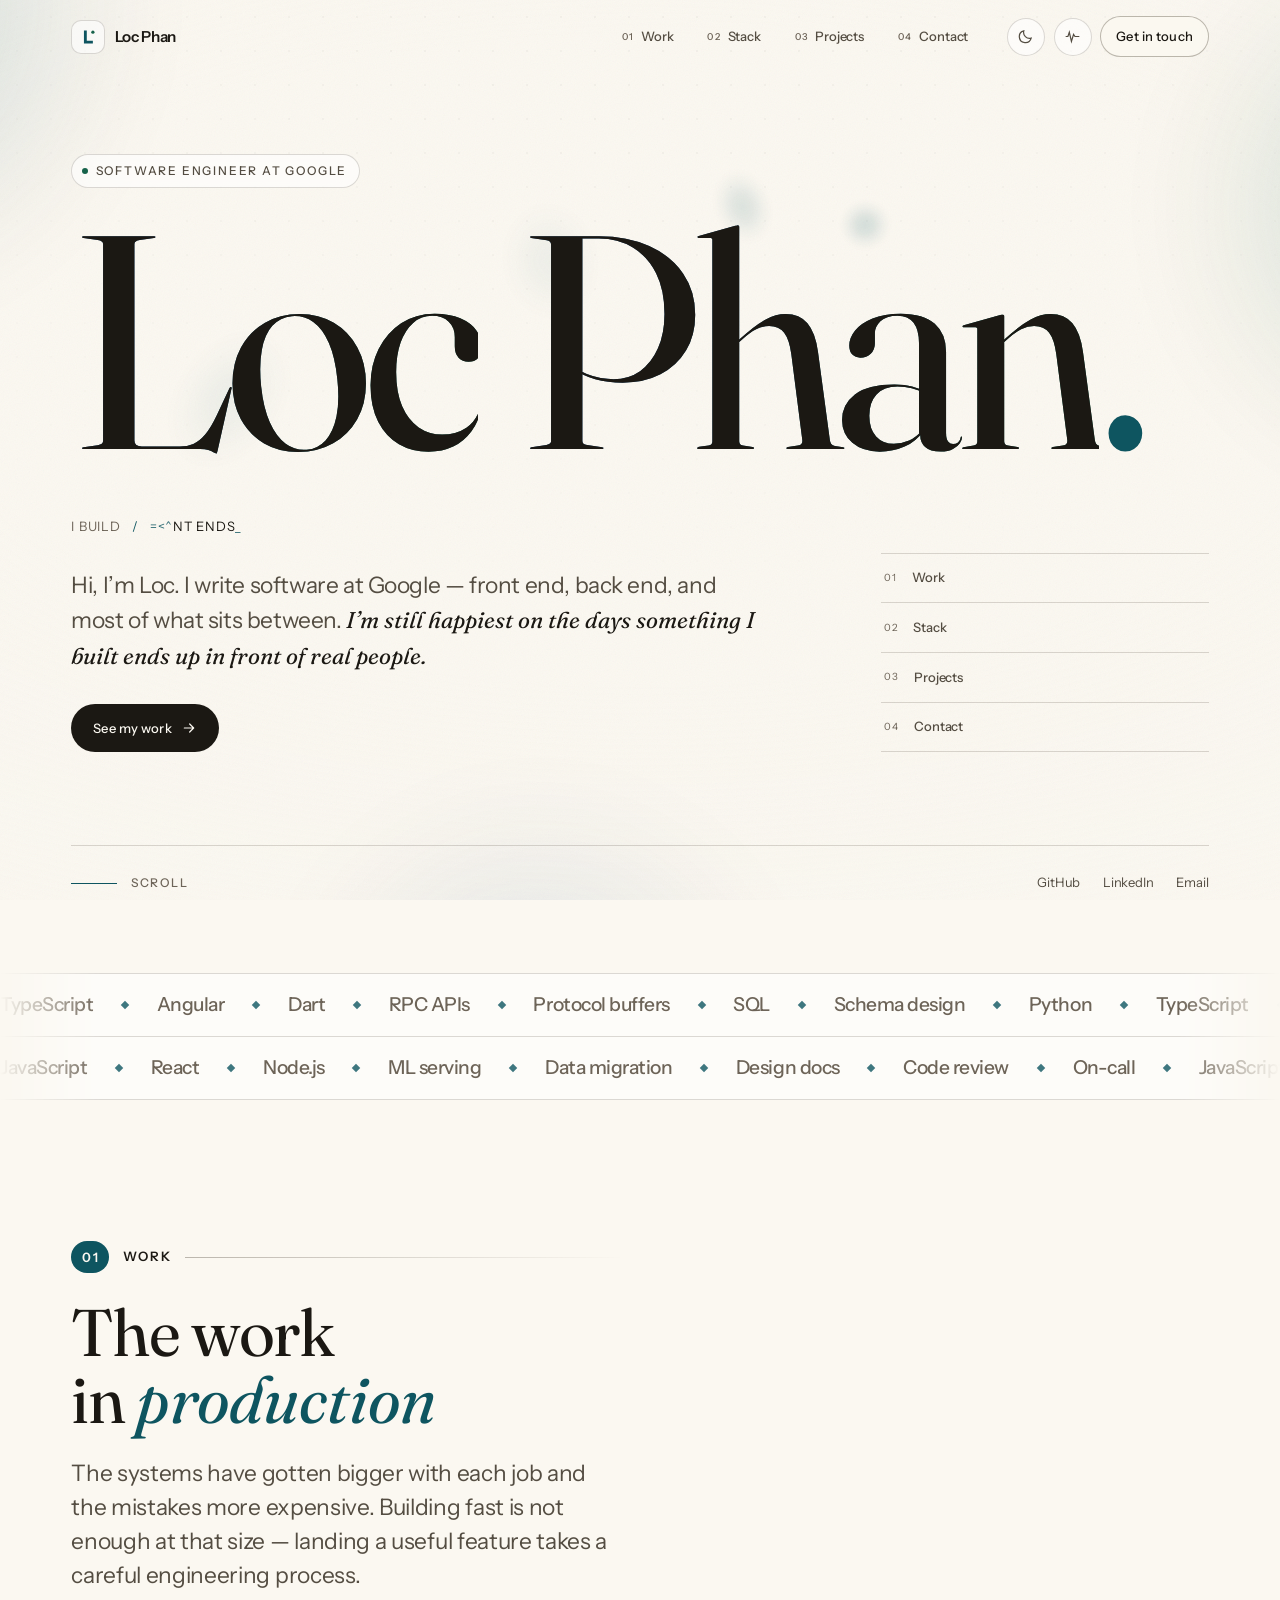
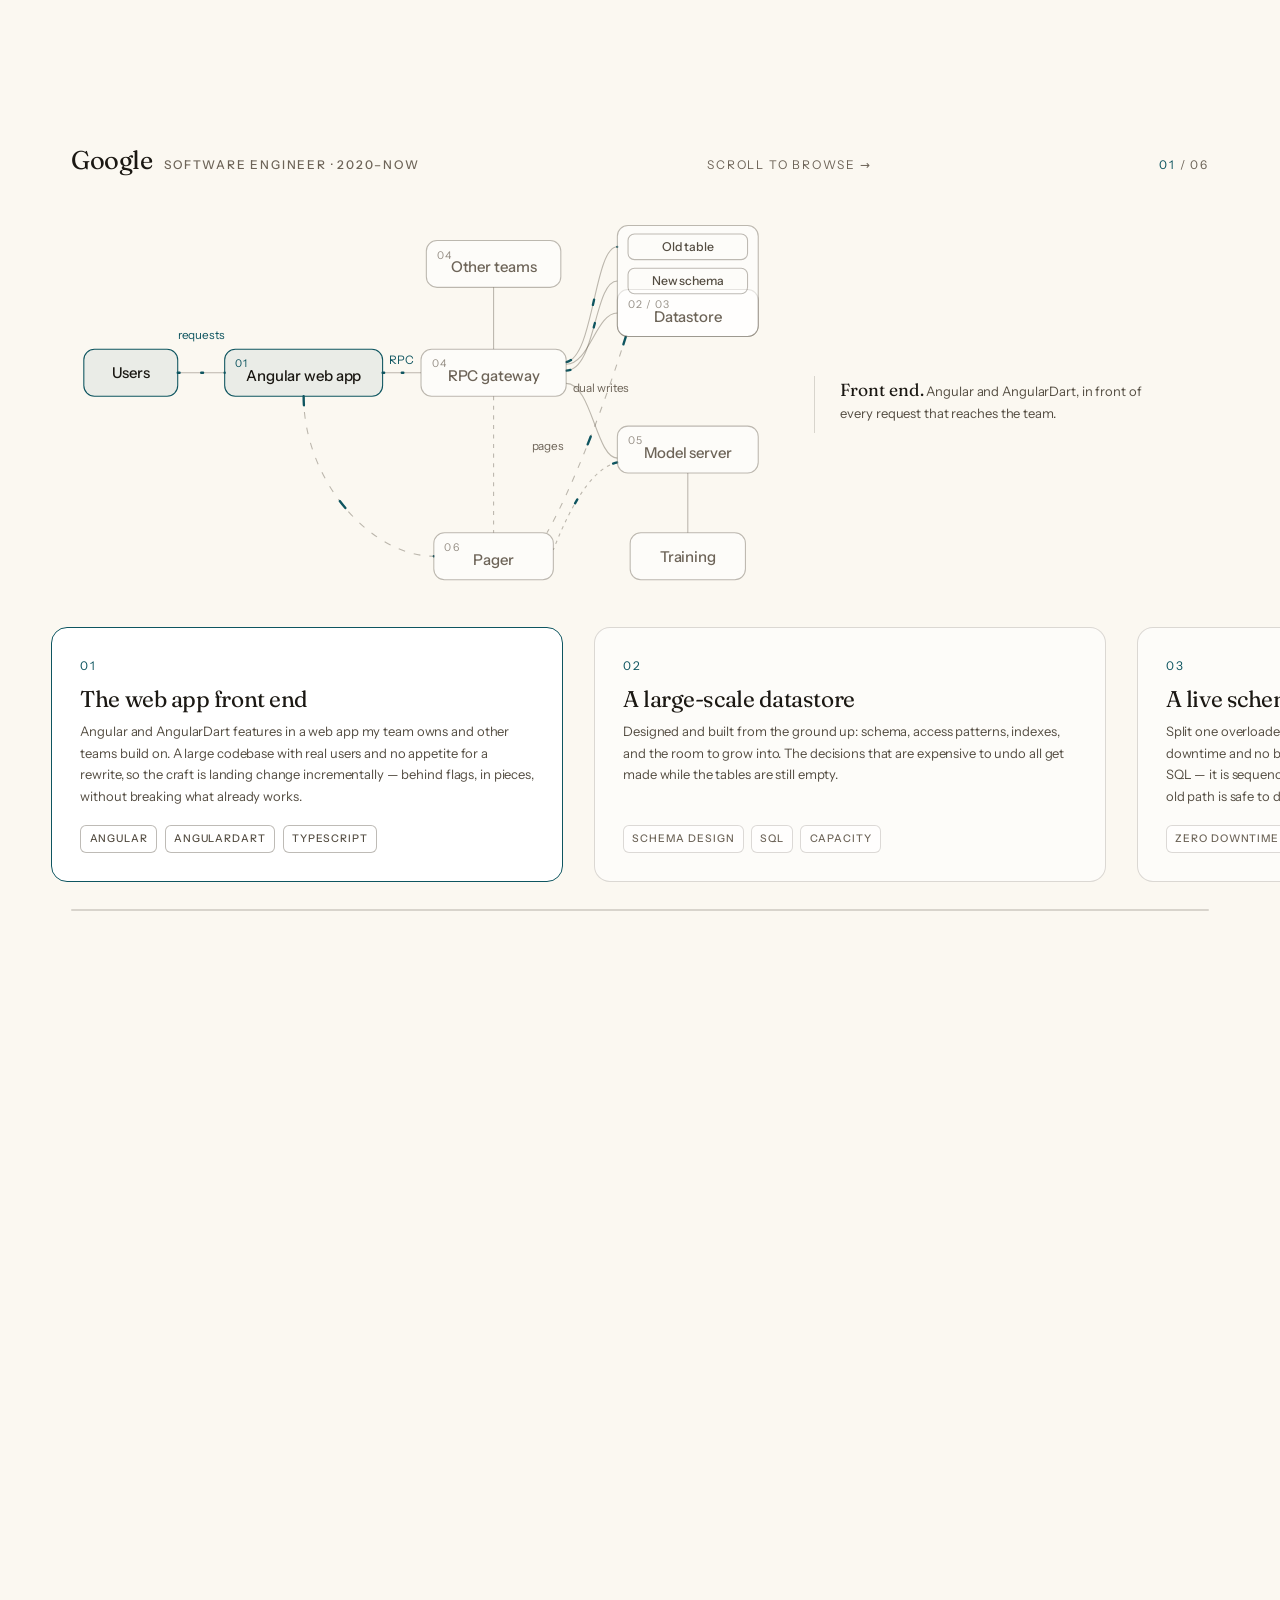
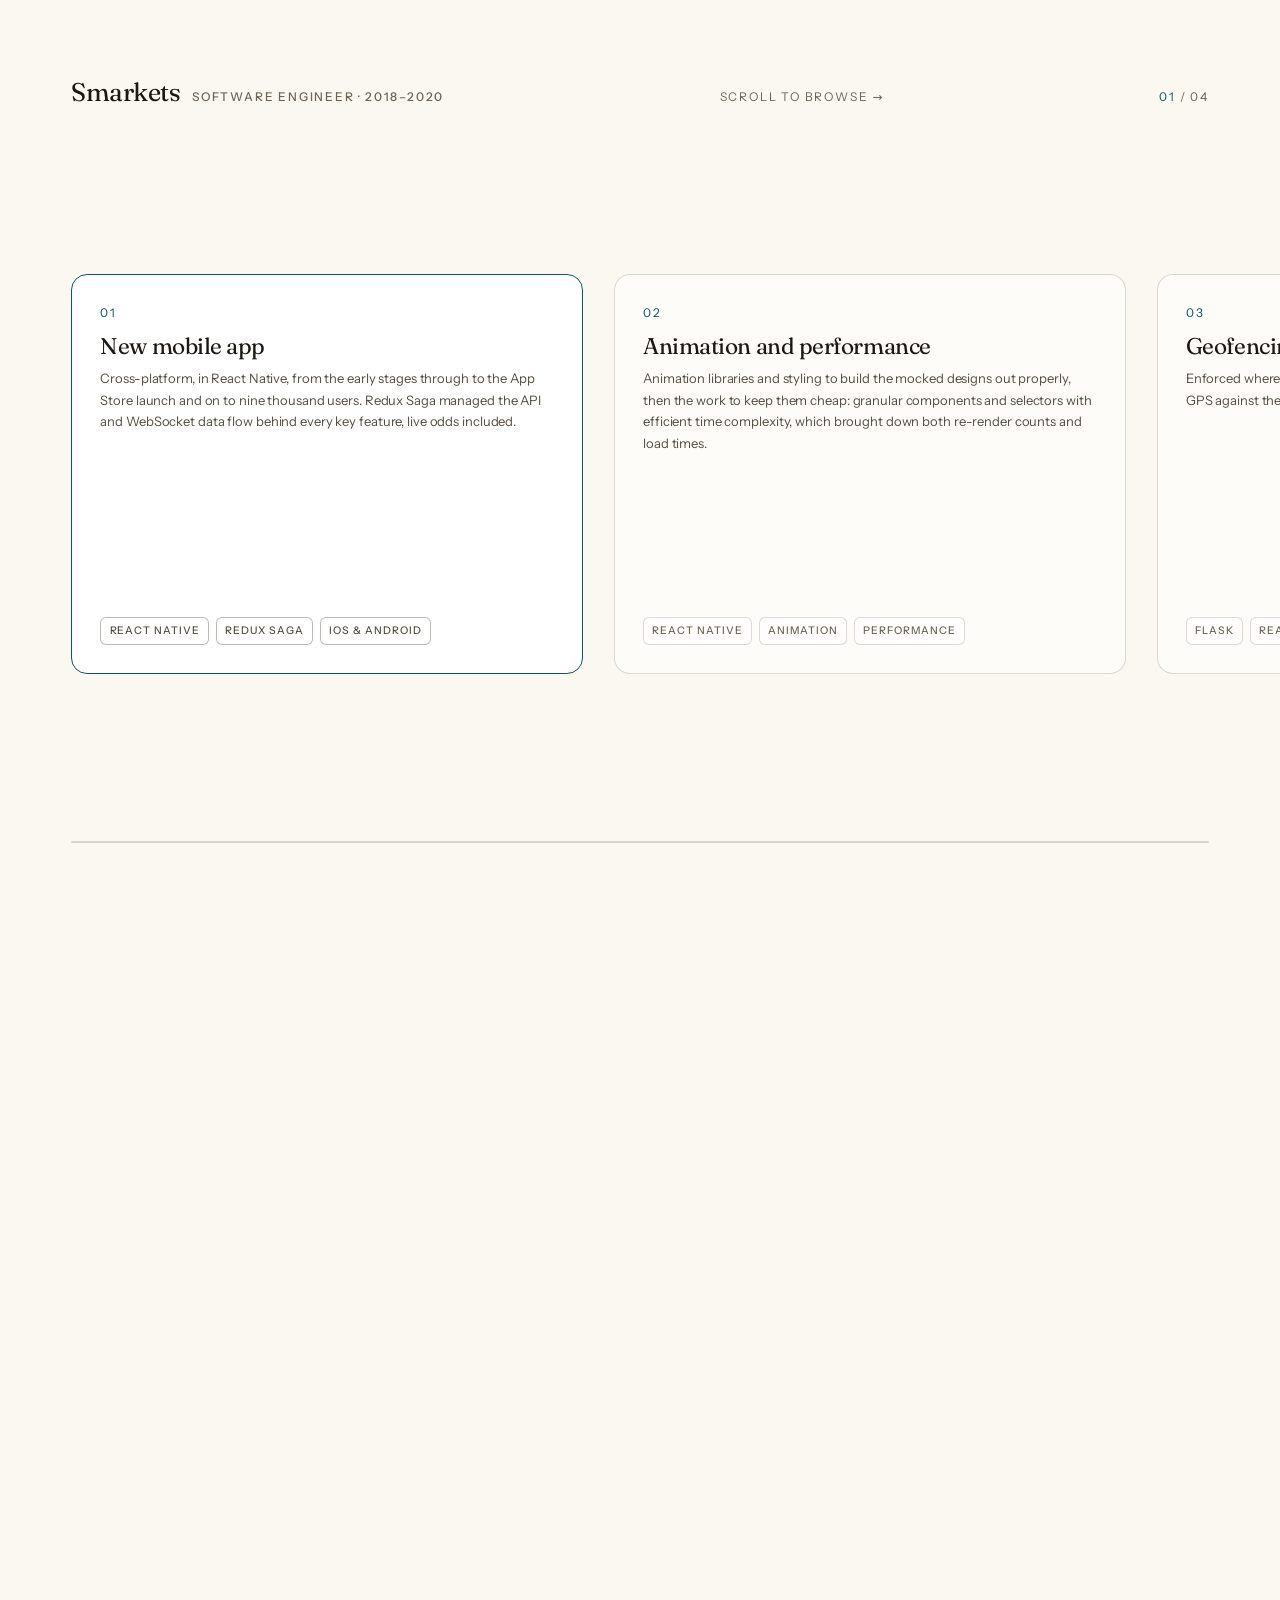
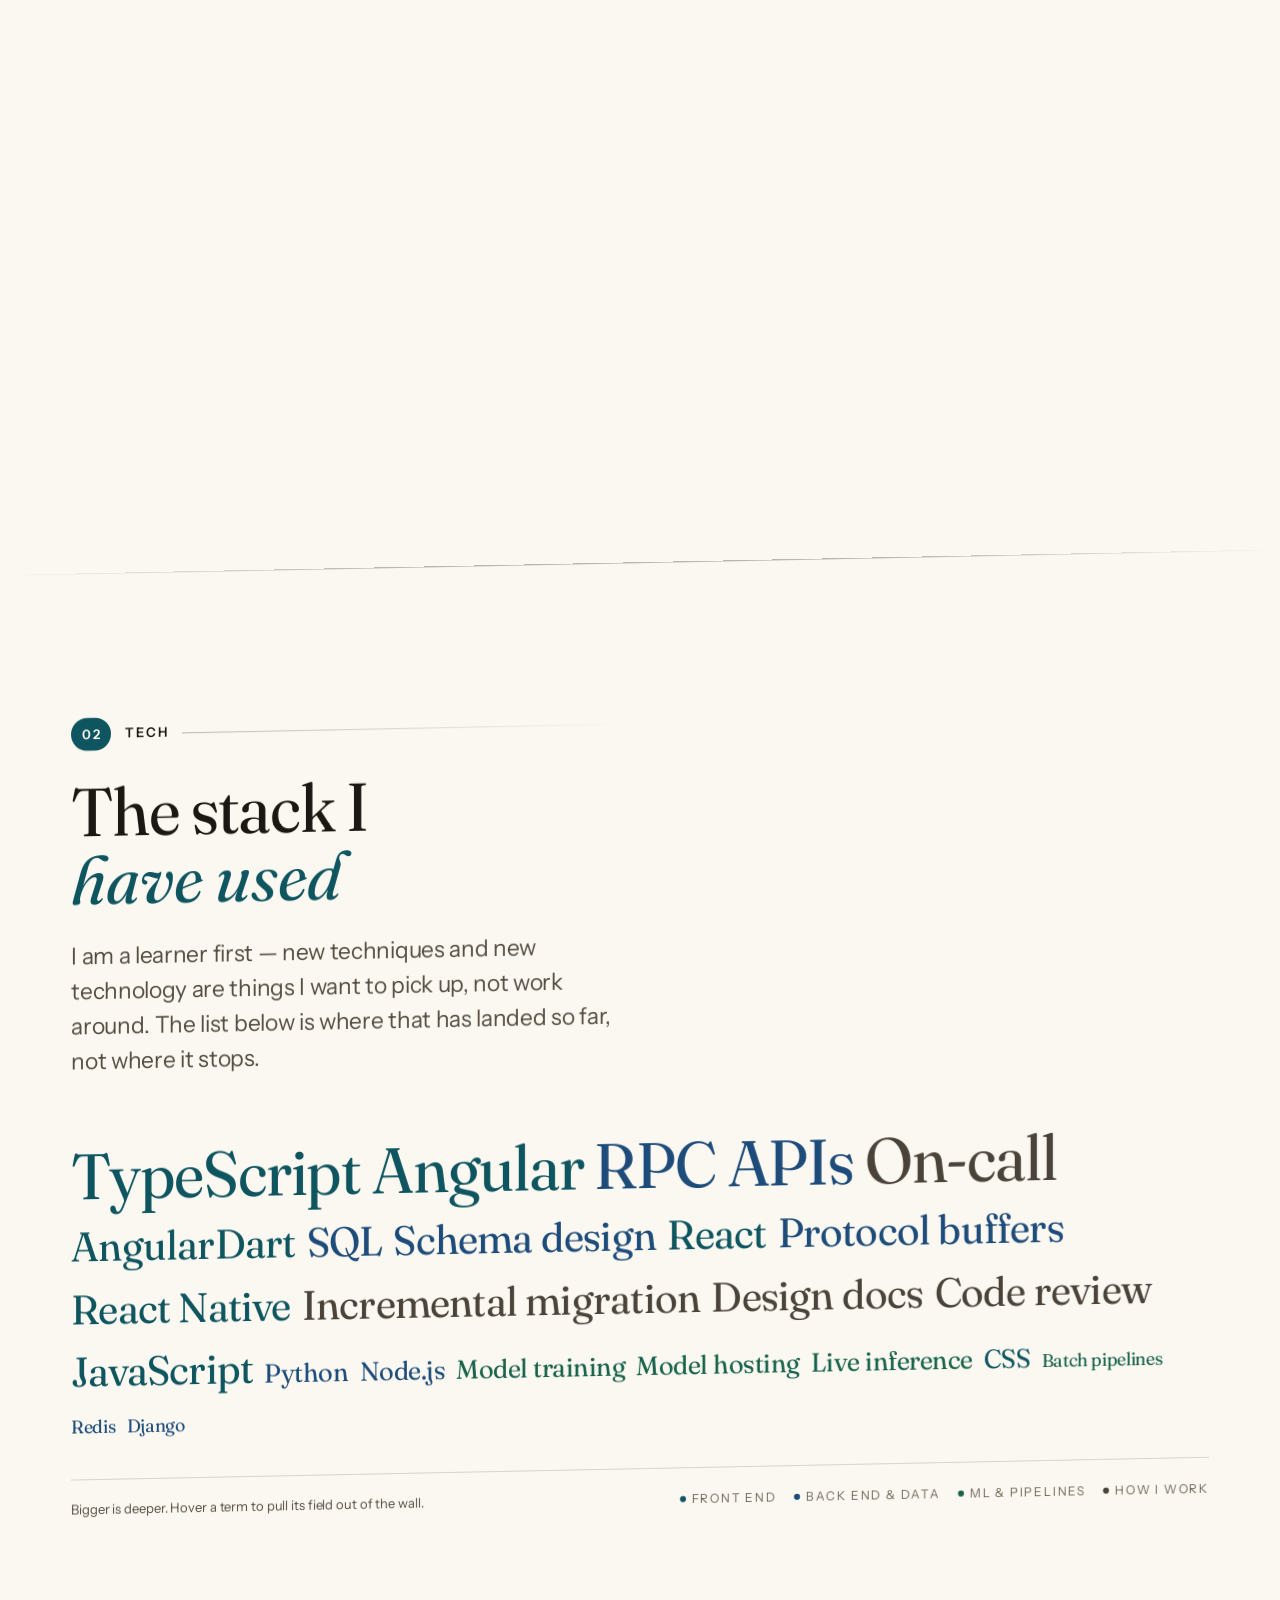
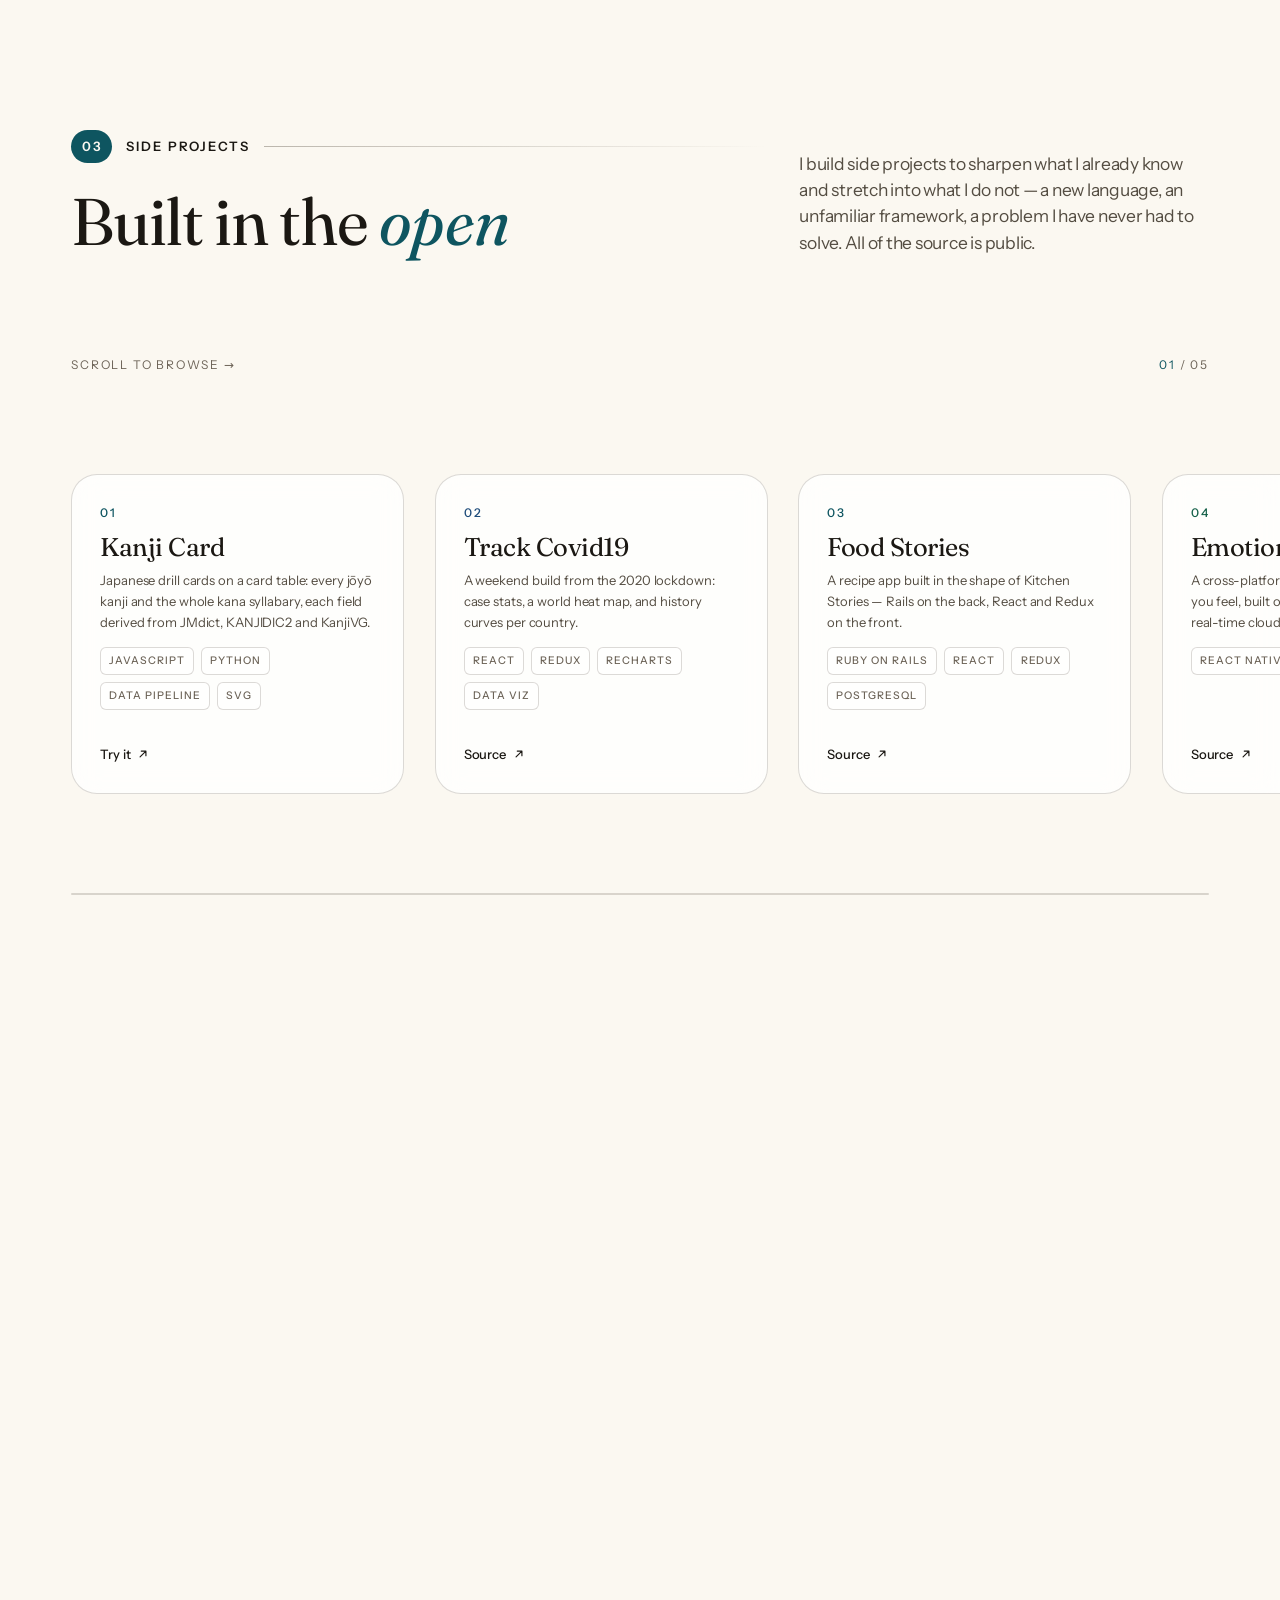
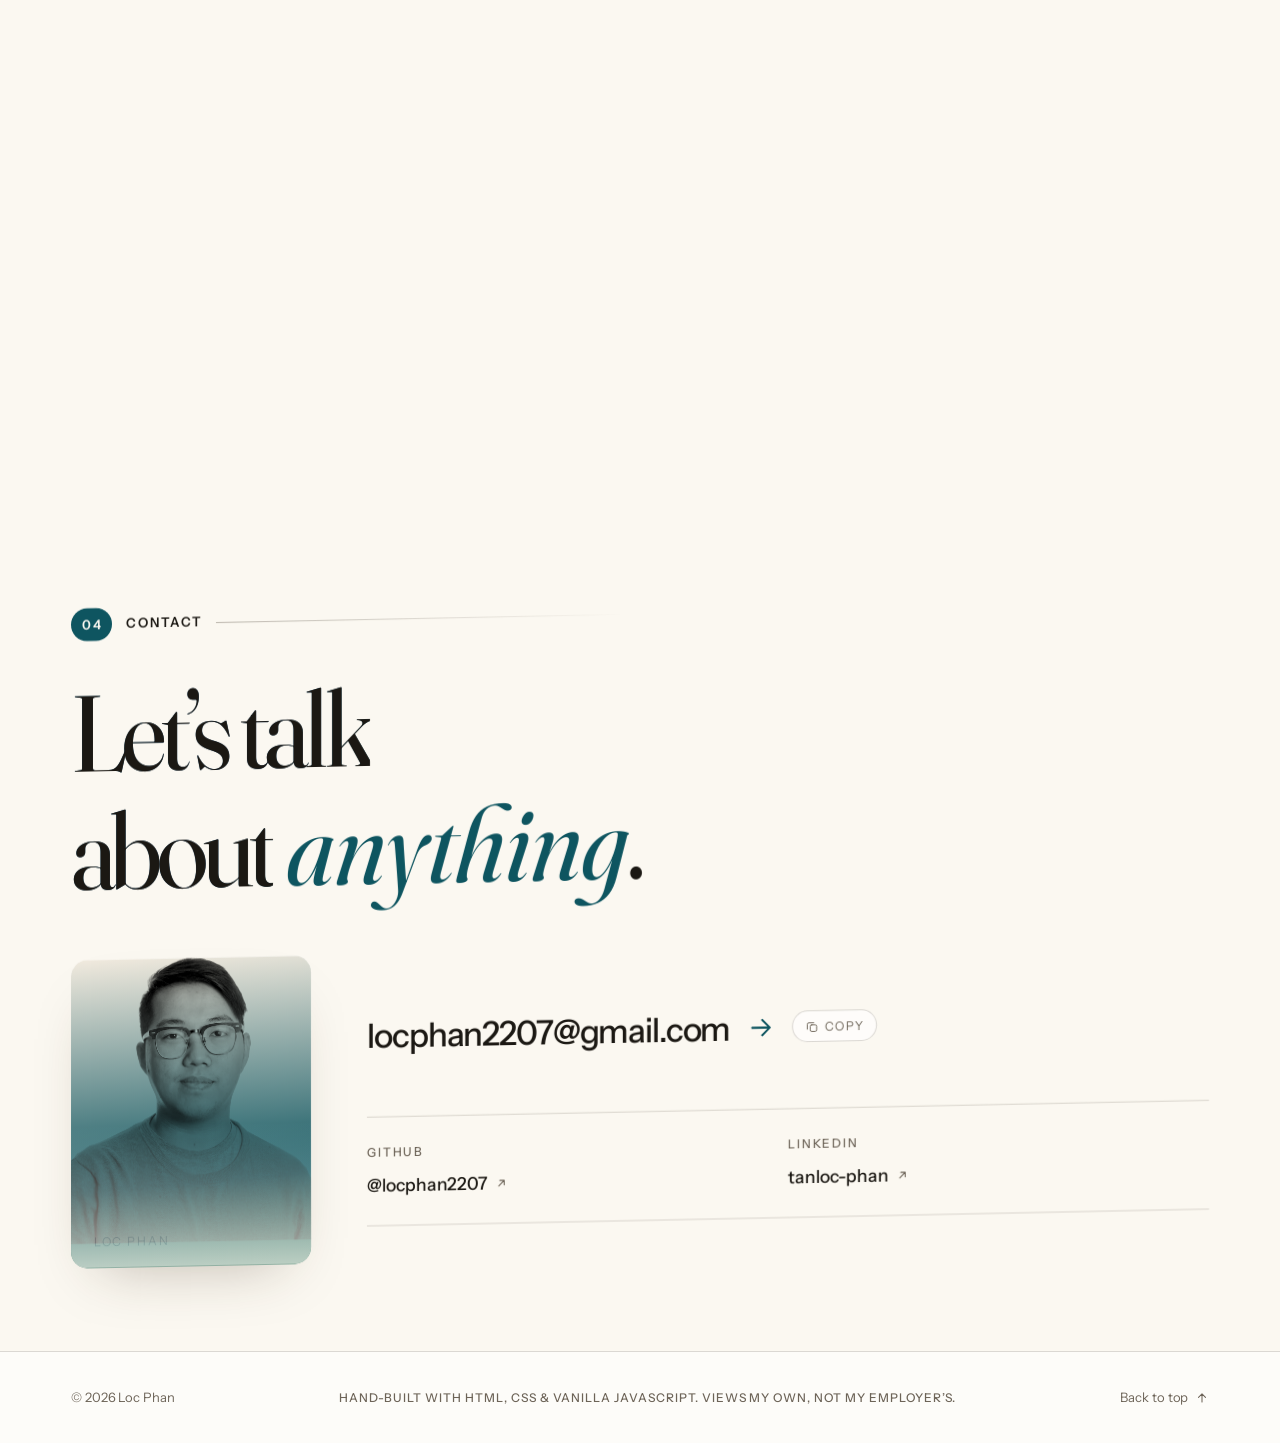
==== index.html @ 66337257 "Add Kanji Card as the first side project in the carousel Co-Authored-By: Claude Opus 5.5 <noreply@an" ====
<!DOCTYPE html>
<html lang="en" data-theme="light">
<head>
<meta charset="utf-8">
<meta name="viewport" content="width=device-width, initial-scale=1, viewport-fit=cover">

<title>Loc Phan — Software Engineer at Google</title>
<meta name="description" content="Loc Phan is a software engineer at Google, working across the full stack — Angular front ends, RPC services, large-scale data models and the ML serving behind them.">
<meta name="author" content="Loc Phan">
<meta name="theme-color" content="#16130F" media="(prefers-color-scheme: dark)">
<meta name="theme-color" content="#FBF8F1" media="(prefers-color-scheme: light)">
<meta name="color-scheme" content="light dark">

<link rel="canonical" href="https://www.loc-phan.com/">
<meta property="og:type" content="website">
<meta property="og:title" content="Loc Phan — Software Engineer at Google">
<meta property="og:description" content="Full stack at scale — front ends, RPC services, data models and ML serving. On the pager for what I ship.">
<meta property="og:url" content="https://www.loc-phan.com/">
<meta property="og:image" content="https://www.loc-phan.com/assets/img/og.jpg">
<meta property="og:image:width" content="1200">
<meta property="og:image:height" content="630">
<meta name="twitter:card" content="summary_large_image">
<meta name="twitter:title" content="Loc Phan — Software Engineer at Google">
<meta name="twitter:description" content="Full stack at scale — front ends, RPC services, data models and ML serving. On the pager for what I ship.">
<meta name="twitter:image" content="https://www.loc-phan.com/assets/img/og.jpg">

<link rel="icon" href="assets/img/favicon.svg" type="image/svg+xml">
<link rel="apple-touch-icon" href="assets/img/favicon.svg">

<link rel="preload" as="font" type="font/woff2" href="assets/fonts/fraunces-latin.woff2" crossorigin>
<link rel="preload" as="font" type="font/woff2" href="assets/fonts/instrument-sans-latin.woff2" crossorigin>
<link rel="stylesheet" href="assets/css/site.css">

<script>
  /* Set the theme before first paint so there is never a flash of the wrong palette. */
  (function () {
    try {
      var t = localStorage.getItem('theme');
      if (!t) t = matchMedia('(prefers-color-scheme: light)').matches ? 'light' : 'dark';
      document.documentElement.dataset.theme = t;
    } catch (e) {}
    document.documentElement.classList.add('js');
  })();
</script>

<script type="application/ld+json">
{
  "@context": "https://schema.org",
  "@type": "Person",
  "name": "Loc Phan",
  "jobTitle": "Software Engineer",
  "email": "mailto:locphan2207@gmail.com",
  "url": "https://www.loc-phan.com/",
  "worksFor": { "@type": "Organization", "name": "Google" },
  "alumniOf": { "@type": "CollegeOrUniversity", "name": "Computer Engineering" },
  "knowsAbout": [
    "Angular", "TypeScript", "Dart", "Front-end architecture",
    "RPC API design", "Database schema design", "Data migration",
    "Machine learning serving", "Site reliability"
  ],
  "sameAs": [
    "https://github.com/locphan2207",
    "https://www.linkedin.com/in/tanloc-phan/"
  ]
}
</script>
</head>

<body>

<a class="skip-link" href="#main">Skip to content</a>

<!-- ── Loader ─────────────────────────────────────────────────────────── -->
<div class="loader" id="loader" aria-hidden="true">
  <div class="loader__inner">
    <span class="loader__name">Loc&nbsp;Phan</span>
    <span class="loader__count"><i id="loaderCount">0</i>&thinsp;%</span>
  </div>
  <div class="loader__bar"><i id="loaderBar"></i></div>
</div>

<!-- ── Ambient background ─────────────────────────────────────────────── -->
<div class="ambient" aria-hidden="true">
  <canvas class="ink" id="ink"></canvas>
  <div class="ambient__aurora">
    <span class="blob blob--1"></span>
    <span class="blob blob--2"></span>
    <span class="blob blob--3"></span>
  </div>
  <div class="ambient__grid"></div>
  <div class="ambient__spot"></div>
  <div class="ambient__grain"></div>
</div>

<!-- ── Cursor ─────────────────────────────────────────────────────────── -->
<div class="cursor" id="cursor" aria-hidden="true">
  <div class="cursor__dot"></div>
  <div class="cursor__ring"><span class="cursor__label">View</span></div>
</div>

<div class="progress" id="progress" aria-hidden="true"><i></i></div>

<!-- Shown only when the OS asked for reduced motion, so a plain-looking page
     explains itself instead of reading as broken. -->
<div class="notice" id="motionNotice" hidden>
  <p>Animation is off to match your system&rsquo;s reduce-motion setting.</p>
  <button type="button" id="motionNoticeOn" data-cursor="link">Turn it on</button>
  <button type="button" class="notice__x" id="motionNoticeX" aria-label="Dismiss">
    <svg viewBox="0 0 24 24" aria-hidden="true"><path d="M6 6l12 12M18 6L6 18"/></svg>
  </button>
</div>

<!-- ── Header ─────────────────────────────────────────────────────────── -->
<header class="nav" id="nav">
  <div class="nav__inner">
    <a class="brand" href="#top" data-cursor="link" aria-label="Loc Phan — home">
      <span class="brand__mark" aria-hidden="true">
        <svg viewBox="0 0 64 64" width="26" height="26"><path d="M22 16h7v25h15v7H22z" fill="currentColor"/><circle cx="44" cy="20" r="4" fill="var(--jade)"/></svg>
      </span>
      <span class="brand__text">Loc&nbsp;Phan</span>
    </a>

    <nav class="nav__links" aria-label="Sections">
      <a href="#work"     data-nav data-cursor="link"><span class="nav__idx">01</span> Work</a>
      <a href="#stack"    data-nav data-cursor="link"><span class="nav__idx">02</span> Stack</a>
      <a href="#projects" data-nav data-cursor="link"><span class="nav__idx">03</span> Projects</a>
      <a href="#contact"  data-nav data-cursor="link"><span class="nav__idx">04</span> Contact</a>
      <i class="nav__pill" aria-hidden="true"></i>
    </nav>

    <div class="nav__tools">
      <button class="iconbtn" id="themeToggle" type="button" data-cursor="link"
              aria-label="Switch to light theme" title="Switch theme">
        <svg class="ico ico--sun"  viewBox="0 0 24 24" aria-hidden="true"><circle cx="12" cy="12" r="4.2"/><path d="M12 2.5v2.6M12 18.9v2.6M21.5 12h-2.6M5.1 12H2.5M18.7 5.3l-1.8 1.8M7.1 16.9l-1.8 1.8M18.7 18.7l-1.8-1.8M7.1 7.1L5.3 5.3"/></svg>
        <svg class="ico ico--moon" viewBox="0 0 24 24" aria-hidden="true"><path d="M20 14.4A8.5 8.5 0 0 1 9.6 4a8.5 8.5 0 1 0 10.4 10.4z"/></svg>
      </button>
      <button class="iconbtn" id="motionToggle" type="button" data-cursor="link"
              aria-pressed="true" aria-label="Turn animation off" title="Animation on">
        <svg class="ico ico--motion" viewBox="0 0 24 24" aria-hidden="true"><path d="M3 12h2.5l2-6 3 13 3-10 2 3H21"/></svg>
        <svg class="ico ico--still" viewBox="0 0 24 24" aria-hidden="true"><path d="M3 12h18"/></svg>
      </button>
      <a class="btn btn--ghost nav__cta" href="#contact" data-cursor="link">
        <span>Get in touch</span>
      </a>
      <button class="burger" id="burger" type="button" aria-label="Open menu" aria-expanded="false" aria-controls="menu">
        <span></span><span></span>
      </button>
    </div>
  </div>
</header>

<!-- ── Mobile menu ────────────────────────────────────────────────────── -->
<div class="menu" id="menu" hidden>
  <nav class="menu__links" aria-label="Sections">
    <a href="#work"     data-cursor="link"><i>01</i> Work</a>
    <a href="#stack"    data-cursor="link"><i>02</i> Stack</a>
    <a href="#projects" data-cursor="link"><i>03</i> Projects</a>
    <a href="#contact"  data-cursor="link"><i>04</i> Contact</a>
  </nav>
  <div class="menu__foot">
    <a href="mailto:locphan2207@gmail.com">locphan2207@gmail.com</a>
    <div class="menu__social">
      <a href="https://github.com/locphan2207" target="_blank" rel="noopener">GitHub</a>
      <a href="https://www.linkedin.com/in/tanloc-phan/" target="_blank" rel="noopener">LinkedIn</a>
    </div>
  </div>
</div>

<main id="main">
  <span id="top"></span>

  <!-- ── Hero ─────────────────────────────────────────────────────────── -->
  <section class="hero" id="hero">
    <div class="shell">

      <p class="hero__eyebrow reveal" data-reveal>
        <span class="status"><i></i>Software Engineer at Google</span>
      </p>

      <h1 class="hero__title" id="heroTitle">
        <span class="line"><span class="word" data-fill>Loc</span> <span class="word" data-fill>Phan</span><em class="hero__dot" aria-hidden="true">.</em></span>
      </h1>

      <div class="hero__grid">
        <div class="hero__main">
          <p class="hero__role reveal" data-reveal data-delay="1">
            <span class="hero__roleLabel">I build</span>
            <span class="hero__slash" aria-hidden="true">/</span>
            <span class="scramble" data-scramble='["front ends","RPC services","data models","ML pipelines"]'>front ends</span>
          </p>
          <p class="hero__lead reveal" data-reveal data-delay="2">
            Hi, I&rsquo;m Loc. I write software at Google &mdash; front end, back end,
            and most of what sits between. <em>I&rsquo;m still happiest on the days
            something I built ends up in front of real people.</em>
          </p>
          <div class="hero__actions reveal" data-reveal data-delay="3">
            <a class="btn btn--solid" href="#work" data-magnetic data-cursor="link">
              <span>See my work</span>
              <svg viewBox="0 0 24 24" aria-hidden="true"><path d="M5 12h13M13 6l6 6-6 6"/></svg>
            </a>
          </div>
        </div>

        <nav class="rail reveal" data-reveal data-delay="2" aria-label="Page index">
          <a href="#work" data-cursor="link">
            <i>01</i><span>Work</span>
            <svg viewBox="0 0 24 24" aria-hidden="true"><path d="M5 12h13M13 6l6 6-6 6"/></svg>
          </a>
          <a href="#stack" data-cursor="link">
            <i>02</i><span>Stack</span>
            <svg viewBox="0 0 24 24" aria-hidden="true"><path d="M5 12h13M13 6l6 6-6 6"/></svg>
          </a>
          <a href="#projects" data-cursor="link">
            <i>03</i><span>Projects</span>
            <svg viewBox="0 0 24 24" aria-hidden="true"><path d="M5 12h13M13 6l6 6-6 6"/></svg>
          </a>
          <a href="#contact" data-cursor="link">
            <i>04</i><span>Contact</span>
            <svg viewBox="0 0 24 24" aria-hidden="true"><path d="M5 12h13M13 6l6 6-6 6"/></svg>
          </a>
        </nav>
      </div>

      <div class="hero__foot">
        <a class="scrollcue" href="#work" aria-label="Scroll to work" data-cursor="hide">
          <span class="scrollcue__line"><i></i></span>
          <span class="scrollcue__text">Scroll</span>
        </a>
        <ul class="hero__social">
          <li><a href="https://github.com/locphan2207" target="_blank" rel="noopener" data-cursor="link">GitHub</a></li>
          <li><a href="https://www.linkedin.com/in/tanloc-phan/" target="_blank" rel="noopener" data-cursor="link">LinkedIn</a></li>
          <li><a href="mailto:locphan2207@gmail.com" data-cursor="link">Email</a></li>
        </ul>
      </div>

    </div>
  </section>

  <!-- ── Marquee ──────────────────────────────────────────────────────── -->
  <div class="marquee" aria-hidden="true">
    <div class="marquee__row" data-marquee>
      <div class="marquee__track">
        <span>TypeScript</span><i></i><span>Angular</span><i></i><span>Dart</span><i></i><span>RPC APIs</span><i></i>
        <span>Protocol buffers</span><i></i><span>SQL</span><i></i><span>Schema design</span><i></i><span>Python</span><i></i>
      </div>
    </div>
    <div class="marquee__row marquee__row--rev" data-marquee>
      <div class="marquee__track">
        <span>JavaScript</span><i></i><span>React</span><i></i><span>Node.js</span><i></i><span>ML serving</span><i></i>
        <span>Data migration</span><i></i><span>Design docs</span><i></i><span>Code review</span><i></i><span>On-call</span><i></i>
      </div>
    </div>
  </div>

  <!-- ── Work — current, and mostly unshowable ────────────────────────── -->
  <section class="section section--work" id="work">
    <div class="shell">
      <header class="secHead reveal" data-reveal>
        <p class="secHead__idx"><span class="secHead__no">01</span> Work</p>
        <h2 class="secHead__title">The work in <em>production</em></h2>
        <p class="secHead__note" data-words>The systems have gotten bigger with each job and the mistakes more expensive. Building fast is not enough at that size &mdash; landing a useful feature takes a careful engineering process.</p>
      </header>
    </div>

    <!-- Google. The work here is invisible by nature, so the section draws
         the system instead of describing it: the stage pins, vertical scroll
         runs the cards past it, and each card lights the part of the system
         it is about. The drawing sits above the run rather than beside it:
         stacked, the cards get the width they were cramped out of and the
         diagram gets its caption alongside instead of under it, so neither
         pays for the other. Full bleed on purpose — the rail runs off the
         right edge, and inside .shell the inset would be applied twice. -->
    <div class="sysrail" id="sysrail">
      <div class="sysrail__stage">

        <div class="sysrail__bar">
          <span class="sysrail__co">Google <i>Software Engineer &middot; 2020&ndash;now</i></span>
          <span class="sysrail__hint" aria-hidden="true"><i data-hint="scroll">Scroll to browse</i><i data-hint="swipe">Swipe to browse</i></span>
          <span class="sysrail__count" aria-hidden="true"><i id="sysNow">01</i> / 06</span>
        </div>

        <div class="sysrail__body">
          <figure class="sysmap" id="sysmap">
            <svg class="sysmap__svg" viewBox="0 0 660 380" role="img"
                 aria-label="The system I work on at Google: users reach an Angular web app, which calls an RPC gateway alongside other teams; the gateway writes to a datastore and queries a model server fed by training, and the web app, gateway, datastore and model server all page whoever is on call.">

              <!-- edges first, so the nodes paint over their ends -->
              <g class="edge" data-edge="users-web">
                <path class="edge-base" d="M100 160 H144" pathLength="100"/>
                <path class="flow" d="M100 160 H144" pathLength="100"/>
                <text class="e-label" x="122" y="128" text-anchor="middle">requests</text>
              </g>
              <g class="edge" data-edge="web-rpc">
                <path class="edge-base" d="M292 160 H328" pathLength="100"/>
                <path class="flow" d="M292 160 H328" pathLength="100"/>
                <text class="e-label" x="310" y="152" text-anchor="middle">RPC</text>
              </g>
              <g class="edge" data-edge="peers-rpc">
                <path class="edge-base" d="M396 80 V138" pathLength="100"/>
                <path class="flow" d="M396 80 V138" pathLength="100"/>
                <text class="e-label" x="404" y="112">versioned calls</text>
              </g>
              <g class="edge" data-edge="rpc-store">
                <path class="edge-base" d="M464 152 C486 152 492 104 512 104" pathLength="100"/>
                <path class="flow" d="M464 152 C486 152 492 104 512 104" pathLength="100"/>
                <text class="e-label" x="496" y="136">writes</text>
              </g>
              <g class="edge" data-edge="rpc-model">
                <path class="edge-base" d="M464 170 C488 170 492 240 512 240" pathLength="100"/>
                <path class="flow" d="M464 170 C488 170 492 240 512 240" pathLength="100"/>
                <text class="e-label" x="496" y="196">infers</text>
              </g>
              <g class="edge" data-edge="train-model">
                <path class="edge-base" d="M578 310 V254" pathLength="100"/>
                <path class="flow" d="M578 310 V254" pathLength="100"/>
                <text class="e-label" x="586" y="285">deploys</text>
              </g>

              <!-- the fork that only exists while the migration is running -->
              <g class="edge" data-edge="fork-old">
                <path class="edge-base" d="M464 150 C490 146 490 42 512 42" pathLength="100"/>
                <path class="flow" d="M464 150 C490 146 490 42 512 42" pathLength="100"/>
              </g>
              <g class="edge" data-edge="fork-new">
                <path class="edge-base" d="M464 158 C492 158 490 74 512 74" pathLength="100"/>
                <path class="flow" d="M464 158 C492 158 490 74 512 74" pathLength="100"/>
                <text class="e-label" x="470" y="178">dual writes</text>
              </g>

              <g class="edge" data-edge="store-pager">
                <path class="edge-base dash" d="M520 126 C500 190 470 268 446 310" pathLength="100"/>
                <path class="flow" d="M520 126 C500 190 470 268 446 310" pathLength="100"/>
                <text class="e-label" x="462" y="232" text-anchor="end">pages</text>
              </g>
              <g class="edge" data-edge="model-pager">
                <path class="edge-base dash" d="M512 244 C484 250 462 300 452 326" pathLength="100"/>
                <path class="flow" d="M512 244 C484 250 462 300 452 326" pathLength="100"/>
              </g>
              <g class="edge" data-edge="web-pager">
                <path class="edge-base dash" d="M218 182 C218 262 282 332 340 332" pathLength="100"/>
                <path class="flow" d="M218 182 C218 262 282 332 340 332" pathLength="100"/>
              </g>
              <g class="edge" data-edge="rpc-pager">
                <path class="edge-base dash" d="M396 182 V310" pathLength="100"/>
                <path class="flow" d="M396 182 V310" pathLength="100"/>
              </g>

              <!-- Every label carries a short form for the narrow layout,
                   where the drawing renders at about half this size. -->
              <g class="node" data-node="users">
                <rect class="n-box" x="12" y="138" width="88" height="44" rx="10"/>
                <text class="n-label" x="56" y="165" text-anchor="middle">Users</text>
              </g>
              <g class="node" data-node="web">
                <rect class="n-box" x="144" y="138" width="148" height="44" rx="10"/>
                <text class="n-tag" x="154" y="155">01</text>
                <text class="n-label" x="218" y="168" text-anchor="middle"><tspan class="base">Angular web app</tspan><tspan class="alt">Web app</tspan></text>
              </g>
              <g class="node" data-node="peers">
                <rect class="n-box" x="333" y="36" width="126" height="44" rx="10"/>
                <text class="n-tag" x="343" y="53">04</text>
                <text class="n-label" x="396" y="66" text-anchor="middle"><tspan class="base">Other teams</tspan><tspan class="alt">Other teams</tspan></text>
              </g>
              <g class="node" data-node="rpc">
                <rect class="n-box" x="328" y="138" width="136" height="44" rx="10"/>
                <text class="n-tag" x="338" y="155">04</text>
                <text class="n-label" x="396" y="168" text-anchor="middle"><tspan class="base">RPC gateway</tspan><tspan class="alt">RPC gateway</tspan></text>
              </g>

              <g class="node" data-node="store">
                <rect class="n-box" x="512" y="82" width="132" height="44" rx="10"/>
                <!-- while the migration runs, the datastore opens up to show the
                     tables inside it: the old one and its replacement -->
                <rect class="n-box n-box--mig" x="512" y="22" width="132" height="104" rx="10"/>
                <g class="tables">
                  <text id="retireNote" x="578" y="14" text-anchor="middle">safe to delete</text>
                  <g class="table table--old">
                    <rect class="t-box" x="522" y="30" width="112" height="24" rx="6"/>
                    <text class="t-label" x="578" y="46" text-anchor="middle">Old table</text>
                  </g>
                  <g class="table table--new">
                    <rect class="t-box" x="522" y="62" width="112" height="24" rx="6"/>
                    <text class="t-label" x="578" y="78" text-anchor="middle">New schema</text>
                  </g>
                </g>
                <text class="n-tag" x="522" y="99">02 / 03</text>
                <text class="n-label" x="578" y="112" text-anchor="middle"><tspan class="base">Datastore</tspan><tspan class="alt">Datastore</tspan></text>
              </g>
              <g class="node" data-node="model">
                <rect class="n-box" x="512" y="210" width="132" height="44" rx="10"/>
                <text class="n-tag" x="522" y="227">05</text>
                <text class="n-label" x="578" y="240" text-anchor="middle"><tspan class="base">Model server</tspan><tspan class="alt">Model server</tspan></text>
              </g>
              <g class="node" data-node="train">
                <rect class="n-box" x="524" y="310" width="108" height="44" rx="10"/>
                <text class="n-label" x="578" y="337" text-anchor="middle">Training</text>
              </g>
              <g class="node" data-node="pager">
                <rect class="pulse" x="340" y="310" width="112" height="44" rx="10"/>
                <rect class="n-box" x="340" y="310" width="112" height="44" rx="10"/>
                <text class="n-tag" x="350" y="327">06</text>
                <text class="n-label" x="396" y="340" text-anchor="middle">Pager</text>
              </g>
            </svg>
            <figcaption class="sysmap__cap" id="sysCap" aria-live="polite">
              <b>The system my team owns.</b> Each card below lights the part of it that card is about.
            </figcaption>
          </figure>

          <div class="sysrail__track" id="sysTrack">
            <ol class="sysrail__rail" id="sysRail">
          <li class="work__item" data-step="1">
            <span class="work__idx">01</span>
            <h3 class="work__title">The web app front end</h3>
            <p class="work__desc">Angular and AngularDart features in a web app my team owns and other teams build on. A large codebase with real users and no appetite for a rewrite, so the craft is landing change incrementally &mdash; behind flags, in pieces, without breaking what already works.</p>
            <ul class="tags"><li>Angular</li><li>AngularDart</li><li>TypeScript</li></ul>
          </li>
          <li class="work__item" data-step="2">
            <span class="work__idx">02</span>
            <h3 class="work__title">A large-scale datastore</h3>
            <p class="work__desc">Designed and built from the ground up: schema, access patterns, indexes, and the room to grow into. The decisions that are expensive to undo all get made while the tables are still empty.</p>
            <ul class="tags"><li>Schema design</li><li>SQL</li><li>Capacity</li></ul>
          </li>
          <li class="work__item" data-step="3">
            <span class="work__idx">03</span>
            <h3 class="work__title">A live schema migration</h3>
            <p class="work__desc">Split one overloaded table into a normalized schema in production, with no downtime and no broken consumers. A migration like this is barely about the SQL &mdash; it is sequencing, backfills, and dual writes held long enough that the old path is safe to delete.</p>
            <ul class="tags"><li>Zero downtime</li><li>Backfill</li><li>Dual writes</li></ul>
          </li>
          <li class="work__item" data-step="4">
            <span class="work__idx">04</span>
            <h3 class="work__title">RPC APIs</h3>
            <p class="work__desc">Service contracts that stay stable while everything behind them moves. Versioning, backward compatibility and error semantics picked so the caller has an easy time &mdash; because the caller is another team, and their outage is my outage.</p>
            <ul class="tags"><li>RPC</li><li>Protocol buffers</li><li>Versioning</li></ul>
          </li>
          <li class="work__item" data-step="5">
            <span class="work__idx">05</span>
            <h3 class="work__title">Model training and serving</h3>
            <p class="work__desc">A workflow that trains a model, hosts it, and answers live inference requests behind an endpoint. The interesting parts are the unglamorous ones: reproducible training runs, safe rollout, a latency budget, and a sane answer for when the model is wrong.</p>
            <ul class="tags"><li>Python</li><li>Model serving</li><li>Live inference</li></ul>
          </li>
          <li class="work__item work__item--pager" data-step="6">
            <span class="work__eyebrow">Also</span>
            <h3 class="work__title">The on-call rotation</h3>
            <p class="work__desc">I carry the pager for the system my team maintains. Being the one who gets paged changes how you build: you write the runbook, you add the log line, you make failure legible at 3 a.m. It is the fastest way I know to learn a system all the way down.</p>
            <ul class="tags"><li>On-call</li><li>Debugging</li><li>Runbooks</li></ul>
          </li>
            </ol>
          </div>
        </div>

        <div class="sysrail__meter" aria-hidden="true"><i></i></div>
      </div>
    </div>

    <!-- Smarkets. Same device as the run above and the projects rail below,
         minus the drawing: four cards, and the stage holds them while vertical
         scroll walks the row right to left. The page only ever teaches one
         scroll behaviour, so the older job reads the way the current one does
         rather than as a grid the eye has to switch modes for. -->
    <div class="sysrail sysrail--plain" id="smrail">
      <div class="sysrail__stage">

        <div class="sysrail__bar">
          <span class="sysrail__co">Smarkets <i>Software Engineer &middot; 2018&ndash;2020</i></span>
          <span class="sysrail__hint" aria-hidden="true"><i data-hint="scroll">Scroll to browse</i><i data-hint="swipe">Swipe to browse</i></span>
          <span class="sysrail__count" aria-hidden="true"><i id="smNow">01</i> / 04</span>
        </div>

        <div class="sysrail__body">
          <div class="sysrail__track" id="smTrack">
            <ol class="sysrail__rail" id="smRail">
              <li class="work__item" data-step="1">
                <span class="work__idx">01</span>
                <h3 class="work__title">New mobile app</h3>
                <p class="work__desc">Cross-platform, in React Native, from the early stages through to the App Store launch and on to nine thousand users. Redux Saga managed the API and WebSocket data flow behind every key feature, live odds included.</p>
                <ul class="tags"><li>React Native</li><li>Redux Saga</li><li>iOS &amp; Android</li></ul>
              </li>
              <li class="work__item" data-step="2">
                <span class="work__idx">02</span>
                <h3 class="work__title">Animation and performance</h3>
                <p class="work__desc">Animation libraries and styling to build the mocked designs out properly, then the work to keep them cheap: granular components and selectors with efficient time complexity, which brought down both re-render counts and load times.</p>
                <ul class="tags"><li>React Native</li><li>Animation</li><li>Performance</li></ul>
              </li>
              <li class="work__item" data-step="3">
                <span class="work__idx">03</span>
                <h3 class="work__title">Geofencing</h3>
                <p class="work__desc">Enforced where a user actually was before letting them place a bet, checking GPS against the IP address. Flask on the back, React on the front.</p>
                <ul class="tags"><li>Flask</li><li>React</li><li>Geolocation</li></ul>
              </li>
              <li class="work__item" data-step="4">
                <span class="work__idx">04</span>
                <h3 class="work__title">Social features</h3>
                <p class="work__desc">Django models and API endpoints for the social side of the app &mdash; profiles, posts and comments &mdash; with a Redis cache in front to keep responses fast. Unit and automation tests plus crash reporting to catch what got through.</p>
                <ul class="tags"><li>Django</li><li>Redis</li><li>Testing</li></ul>
              </li>
            </ol>
          </div>
        </div>

        <div class="sysrail__meter" aria-hidden="true"><i></i></div>
      </div>
    </div>
  </section>

  <!-- ── Stack ────────────────────────────────────────────────────────── -->
  <section class="section section--stack" data-skew id="stack">
    <div class="shell">
      <header class="secHead reveal" data-reveal>
        <p class="secHead__idx"><span class="secHead__no">02</span> Tech</p>
        <h2 class="secHead__title">The stack I <em>have used</em></h2>
        <p class="secHead__note" data-words>I am a learner first &mdash; new techniques and new technology are things I want to pick up, not work around. The list below is where that has landed so far, not where it stops.</p>
      </header>

      <!-- One mass instead of four chip trays. Size carries how deep the
           thing goes, colour carries the field, and hovering one term pulls
           its field out of the wall. The depth is a reading of the copy on
           this page, not a metric, which is why nothing on screen claims a
           number. -->
      <div class="stack reveal" data-reveal>
        <ul class="wall" id="wall">
          <li><button class="wall__w" type="button" data-cursor="link" data-dom="A" data-d="5">TypeScript</button></li>
          <li><button class="wall__w" type="button" data-cursor="link" data-dom="A" data-d="5">Angular</button></li>
          <li><button class="wall__w" type="button" data-cursor="link" data-dom="B" data-d="5">RPC&nbsp;APIs</button></li>
          <li><button class="wall__w" type="button" data-cursor="link" data-dom="D" data-d="5">On-call</button></li>
          <li><button class="wall__w" type="button" data-cursor="link" data-dom="A" data-d="4">AngularDart</button></li>
          <li><button class="wall__w" type="button" data-cursor="link" data-dom="B" data-d="4">SQL</button></li>
          <li><button class="wall__w" type="button" data-cursor="link" data-dom="B" data-d="4">Schema&nbsp;design</button></li>
          <li><button class="wall__w" type="button" data-cursor="link" data-dom="A" data-d="4">React</button></li>
          <li><button class="wall__w" type="button" data-cursor="link" data-dom="B" data-d="4">Protocol&nbsp;buffers</button></li>
          <li><button class="wall__w" type="button" data-cursor="link" data-dom="A" data-d="4">React&nbsp;Native</button></li>
          <li><button class="wall__w" type="button" data-cursor="link" data-dom="D" data-d="4">Incremental&nbsp;migration</button></li>
          <li><button class="wall__w" type="button" data-cursor="link" data-dom="D" data-d="4">Design&nbsp;docs</button></li>
          <li><button class="wall__w" type="button" data-cursor="link" data-dom="D" data-d="4">Code&nbsp;review</button></li>
          <li><button class="wall__w" type="button" data-cursor="link" data-dom="A" data-d="4">JavaScript</button></li>
          <li><button class="wall__w" type="button" data-cursor="link" data-dom="B" data-d="3">Python</button></li>
          <li><button class="wall__w" type="button" data-cursor="link" data-dom="B" data-d="3">Node.js</button></li>
          <li><button class="wall__w" type="button" data-cursor="link" data-dom="C" data-d="3">Model&nbsp;training</button></li>
          <li><button class="wall__w" type="button" data-cursor="link" data-dom="C" data-d="3">Model&nbsp;hosting</button></li>
          <li><button class="wall__w" type="button" data-cursor="link" data-dom="C" data-d="3">Live&nbsp;inference</button></li>
          <li><button class="wall__w" type="button" data-cursor="link" data-dom="A" data-d="3">CSS</button></li>
          <li><button class="wall__w" type="button" data-cursor="link" data-dom="C" data-d="2">Batch&nbsp;pipelines</button></li>
          <li><button class="wall__w" type="button" data-cursor="link" data-dom="B" data-d="2">Redis</button></li>
          <li><button class="wall__w" type="button" data-cursor="link" data-dom="B" data-d="2">Django</button></li>
        </ul>

        <div class="wall__foot">
          <p class="wall__read" id="wallRead">Bigger is deeper. Hover a term to pull its field out of the wall.</p>
          <ul class="wall__key">
          <li data-dom="A"><i aria-hidden="true"></i>Front end</li>
          <li data-dom="B"><i aria-hidden="true"></i>Back end &amp; data</li>
          <li data-dom="C"><i aria-hidden="true"></i>ML &amp; pipelines</li>
          <li data-dom="D"><i aria-hidden="true"></i>How I work</li>
          </ul>
        </div>
      </div>
    </div>
  </section>

  <!-- ── Side projects — built to learn, all of it public ─────────────── -->
  <section class="section section--rail" id="projects">
    <!-- Full bleed on purpose: the rail is clipped to the viewport and its
         own padding lines the first card up with the shell. Nested inside
         .shell it would be inset twice and the run would stop short.
         The section head rides inside the pinned stage: left outside it, it
         gets a screen of its own and the approach to the rail is two screens
         of air. Two columns keep it short enough to share one. -->
    <div class="gallery" id="gallery">
      <div class="gallery__stage">
        <header class="secHead secHead--rail reveal" data-reveal>
          <div class="secHead__lead">
            <p class="secHead__idx"><span class="secHead__no">03</span> Side projects</p>
            <h2 class="secHead__title">Built in the <em>open</em></h2>
          </div>
          <p class="secHead__note" data-words>I build side projects to sharpen what I already know and stretch into what I do not &mdash; a new language, an unfamiliar framework, a problem I have never had to solve. All of the source is public.</p>
        </header>
        <div class="gallery__bar">
          <span class="gallery__label"><i data-hint="scroll">Scroll to browse</i><i data-hint="swipe">Swipe to browse</i></span>
          <span class="gallery__count" aria-hidden="true"><i id="railNow">01</i> / 05</span>
        </div>
        <ol class="gallery__rail" id="rail">
          <li class="card" style="--accent: var(--ember)">
            <span class="card__glow" aria-hidden="true"></span>
            <a class="card__link" href="https://kanjicard.app" target="_blank" rel="noopener" data-cursor="view">
              <div class="card__body">
                <span class="card__idx">01<i></i></span>
                <h3 class="card__title">Kanji&nbsp;Card</h3>
                <p class="card__desc">Japanese drill cards on a card table: every jōyō kanji and the whole kana syllabary, each field derived from JMdict, KANJIDIC2 and KanjiVG.</p>
                <ul class="tags"><li>JavaScript</li><li>Python</li><li>Data pipeline</li><li>SVG</li></ul>
                <span class="card__cta">Try it
                  <svg viewBox="0 0 24 24" aria-hidden="true"><path d="M7 17 17 7M9 7h8v8"/></svg>
                </span>
              </div>
            </a>
          </li>
          <li class="card" style="--accent: var(--azure)">
            <span class="card__glow" aria-hidden="true"></span>
            <a class="card__link" href="https://github.com/locphan2207/track-covid19" target="_blank" rel="noopener" data-cursor="view">
              <div class="card__body">
                <span class="card__idx">02<i></i></span>
                <h3 class="card__title">Track&nbsp;Covid19</h3>
                <p class="card__desc">A weekend build from the 2020 lockdown: case stats, a world heat map, and history curves per country.</p>
                <ul class="tags"><li>React</li><li>Redux</li><li>Recharts</li><li>Data viz</li></ul>
                <span class="card__cta">Source
                  <svg viewBox="0 0 24 24" aria-hidden="true"><path d="M7 17 17 7M9 7h8v8"/></svg>
                </span>
              </div>
            </a>
          </li>
          <li class="card" style="--accent: var(--ember)">
            <span class="card__glow" aria-hidden="true"></span>
            <a class="card__link" href="https://github.com/locphan2207/Food-Stories" target="_blank" rel="noopener" data-cursor="view">
              <div class="card__body">
                <span class="card__idx">03<i></i></span>
                <h3 class="card__title">Food&nbsp;Stories</h3>
                <p class="card__desc">A recipe app built in the shape of Kitchen Stories &mdash; Rails on the back, React and Redux on the front.</p>
                <ul class="tags"><li>Ruby on Rails</li><li>React</li><li>Redux</li><li>PostgreSQL</li></ul>
                <span class="card__cta">Source
                  <svg viewBox="0 0 24 24" aria-hidden="true"><path d="M7 17 17 7M9 7h8v8"/></svg>
                </span>
              </div>
            </a>
          </li>
          <li class="card" style="--accent: var(--jade)">
            <span class="card__glow" aria-hidden="true"></span>
            <a class="card__link" href="https://github.com/locphan2207/Emotion-Diary" target="_blank" rel="noopener" data-cursor="view">
              <div class="card__body">
                <span class="card__idx">04<i></i></span>
                <h3 class="card__title">Emotion&nbsp;Diary</h3>
                <p class="card__desc">A cross-platform mobile app for tracking how you feel, built on React Native with Firebase real-time cloud services.</p>
                <ul class="tags"><li>React Native</li><li>Firebase</li><li>Mobile</li></ul>
                <span class="card__cta">Source
                  <svg viewBox="0 0 24 24" aria-hidden="true"><path d="M7 17 17 7M9 7h8v8"/></svg>
                </span>
              </div>
            </a>
          </li>
          <li class="card" style="--accent: var(--azure)">
            <span class="card__glow" aria-hidden="true"></span>
            <a class="card__link" href="https://locphan2207.github.io/Data-block/" target="_blank" rel="noopener" data-cursor="view">
              <div class="card__body">
                <span class="card__idx">05<i></i></span>
                <h3 class="card__title">Data&nbsp;Block</h3>
                <p class="card__desc">You shield a character from blocks of data falling out of the sky. Collision, gravity and force are hand-rolled &mdash; vanilla JavaScript and D3, no engine.</p>
                <ul class="tags"><li>JavaScript</li><li>D3.js</li><li>Game physics</li></ul>
                <span class="card__cta">Play it
                  <svg viewBox="0 0 24 24" aria-hidden="true"><path d="M7 17 17 7M9 7h8v8"/></svg>
                </span>
              </div>
            </a>
          </li>
          <li class="card card--end">
            <a class="card__link card__link--end" href="https://github.com/locphan2207" target="_blank" rel="noopener" data-cursor="link">
              <span class="card__endIdx">&mdash;</span>
              <span class="card__endTitle">The rest lives on <em>GitHub</em></span>
              <span class="card__cta">@locphan2207
                <svg viewBox="0 0 24 24" aria-hidden="true"><path d="M7 17 17 7M9 7h8v8"/></svg>
              </span>
            </a>
          </li>
        </ol>
        <div class="gallery__meter" aria-hidden="true"><i></i></div>
      </div>
    </div>
  </section>

  <!-- ── Contact ──────────────────────────────────────────────────────── -->
  <section class="section section--contact" data-skew id="contact">
    <div class="shell">
      <header class="secHead reveal" data-reveal>
        <p class="secHead__idx"><span class="secHead__no">04</span> Contact</p>
      </header>

      <h2 class="cta reveal" data-reveal>
        <span class="line"><span class="word" data-fill>Let&rsquo;s talk</span></span>
        <span class="line"><span class="word" data-fill>about</span> <em>anything</em>.</span>
      </h2>

      <div class="contact__end">
        <figure class="portrait reveal" data-reveal data-delay="1" data-parallax>
          <picture>
            <source srcset="assets/img/portrait.webp" type="image/webp">
            <img src="assets/img/portrait.jpg" width="1000" height="1250" loading="lazy" decoding="async"
                 alt="Portrait of Loc Phan, a black-and-white studio headshot.">
          </picture>
          <figcaption>Loc Phan</figcaption>
        </figure>

        <div class="contact__details">
          <div class="contact">
            <a class="contact__mail reveal" data-reveal data-delay="2" href="mailto:locphan2207@gmail.com" data-magnetic data-cursor="link">
              <span class="contact__mailText">locphan2207@gmail.com</span>
              <svg viewBox="0 0 24 24" aria-hidden="true"><path d="M5 12h13M13 6l6 6-6 6"/></svg>
            </a>
            <button class="copy" id="copyMail" type="button" data-cursor="link" data-mail="locphan2207@gmail.com">
              <svg viewBox="0 0 24 24" aria-hidden="true"><rect x="9" y="9" width="11" height="11" rx="2.5"/><path d="M15 5.5H6.5A2.5 2.5 0 0 0 4 8v8"/></svg>
              <span>Copy</span>
            </button>
          </div>

          <ul class="contact__list reveal" data-reveal data-delay="3">
            <li>
              <span class="contact__k">GitHub</span>
              <a href="https://github.com/locphan2207" target="_blank" rel="noopener" data-cursor="link">
                @locphan2207 <svg viewBox="0 0 24 24" aria-hidden="true"><path d="M7 17 17 7M9 7h8v8"/></svg>
              </a>
            </li>
            <li>
              <span class="contact__k">LinkedIn</span>
              <a href="https://www.linkedin.com/in/tanloc-phan/" target="_blank" rel="noopener" data-cursor="link">
                tanloc-phan <svg viewBox="0 0 24 24" aria-hidden="true"><path d="M7 17 17 7M9 7h8v8"/></svg>
              </a>
            </li>
          </ul>
        </div>
      </div>
    </div>
  </section>
</main>

<!-- ── Footer ───────────────────────────────────────────────────────── -->
<footer class="foot">
  <div class="shell foot__inner">
    <p class="foot__copy">&copy; <span id="year">2026</span> Loc Phan</p>
    <p class="foot__note">Hand-built with HTML, CSS &amp; vanilla JavaScript. Views my own, not my employer&rsquo;s.</p>
    <a class="foot__top" href="#top" data-cursor="link">
      Back to top
      <svg viewBox="0 0 24 24" aria-hidden="true"><path d="M12 19V5M6 11l6-6 6 6"/></svg>
    </a>
  </div>
</footer>

<script src="assets/js/site.js" defer></script>
</body>
</html>
---- assets/css/site.css ----
/* ═══════════════════════════════════════════════════════════════════════
   Loc Phan — portfolio
   1. Tokens        4. Layout        7. Work        10. Contact
   2. Reset         5. Chrome        8. Stack       11. Footer
   3. Type          6. Hero          9. About       12. Motion & media
   ═══════════════════════════════════════════════════════════════════ */

/* ── 0. Fonts (self-hosted, latin subset) ───────────────────────────── */

@font-face {
  font-family: "Fraunces";
  src: url("../fonts/fraunces-latin.woff2") format("woff2-variations");
  font-weight: 300 800;
  font-style: normal;
  font-display: swap;
}
@font-face {
  font-family: "Fraunces";
  src: url("../fonts/fraunces-italic-latin.woff2") format("woff2-variations");
  font-weight: 300 800;
  font-style: italic;
  font-display: swap;
}
@font-face {
  font-family: "Instrument Sans";
  src: url("../fonts/instrument-sans-latin.woff2") format("woff2-variations");
  font-weight: 400 700;
  font-style: normal;
  font-display: swap;
}

/* ── 1. Tokens ──────────────────────────────────────────────────────── */

:root {
  /* Brand — one family in both themes, so the accent never has to compete
     with a hue the page introduced somewhere else. Petrol teal is the
     identity; azure and jade are its neighbours, a step either side of it.
     Anything needing a fourth tone takes --stone, which is the page's own
     ink rather than a new hue — reaching outside the band is what once put
     a yellow on the stack wall. Each theme restates all four; these are the
     light values, and a theme block always wins, so they never paint. */
  --ember: #0e5560;
  --azure: #1e4c7a;
  --jade:  #16624a;
  --stone: #4a433a;

  --sweep: linear-gradient(100deg, var(--ember), var(--azure) 55%, var(--jade));

  /* Type */
  --sans: "Instrument Sans", ui-sans-serif, system-ui, -apple-system, "Segoe UI", Roboto, Helvetica, Arial, sans-serif;
  --serif: "Fraunces", ui-serif, Georgia, "Times New Roman", serif;

  /* Roles, not families. Components ask for a role and never name a face, so
     the whole page re-points from this block alone. */
  --display: var(--serif);
  --body: var(--sans);
  --label: var(--sans);
  --accentface: var(--serif);
  --display-weight: 400;
  --display-track: -0.028em;
  --head-weight: 400;
  --head-track: -0.02em;
  --label-track: .15em;
  --accent-size: 1em;
  --accent-style: italic;
  --accent-weight: 400;

  /* Fluid scale — 360px → 1600px */
  --t-xs:   0.75rem;
  --t-sm:   0.8125rem;
  --t-base: clamp(0.98rem, 0.93rem + 0.22vw, 1.09rem);
  --t-lg:   clamp(1.12rem, 1.02rem + 0.5vw, 1.45rem);
  --t-xl:   clamp(1.5rem, 1.2rem + 1.5vw, 2.4rem);
  --t-2xl:  clamp(2.1rem, 1.4rem + 3.4vw, 4.6rem);
  --t-3xl:  clamp(2.9rem, 24vw, 19rem);

  /* Rhythm */
  --shell: 1240px;
  --gut: clamp(1.25rem, 4vw, 3.5rem);
  --sec: clamp(5.5rem, 11vw, 10rem);
  --r-sm: 10px;
  --r-md: 16px;
  --r-lg: 26px;

  /* Easing */
  --ease: cubic-bezier(.22, .61, .36, 1);
  --ease-out: cubic-bezier(.16, 1, .3, 1);
  --ease-io: cubic-bezier(.65, .05, .36, 1);
  --spring: cubic-bezier(.34, 1.56, .64, 1);

  --nav-h: 74px;
  color-scheme: dark;
}

/* Dark — the default */
/* Dark — warm ink, the accent lifted so it glows rather than bleeds. */
[data-theme="dark"] {
  --ink:    #16130f;
  --ink-2:  #1d1915;
  --ink-3:  #26211b;
  --text:   #f3ede2;
  --text-2: #b3a795;
  --text-3: #a2957f;
  --line:   rgb(255 240 214 / .12);
  --line-2: rgb(255 240 214 / .22);
  --glass:  rgb(22 19 15 / .7);
  --card:   rgb(255 240 214 / .03);
  --card-2: rgb(255 240 214 / .06);
  --shadow: 0 30px 70px -30px rgb(0 0 0 / .85);
  --ember: #52c6d8;
  --azure: #6fa0e0;
  --jade:  #4fcfa6;
  --stone: #cdc0ac;
  --ink-rgb: 82 198 216;
  --alert: #FF8A5C;
  --grain: .05;
  --aurora: .5;
  --grid: .05;
  --vignette: .86;
  color-scheme: dark;
}

/* Light — warm bone paper. The home theme: cool teal on warm stock is what
   makes the accent read as ink rather than as UI color. */
[data-theme="light"] {
  --ink:    #fbf8f1;
  --ink-2:  #ffffff;
  --ink-3:  #f1eade;
  --text:   #1b1813;
  --text-2: #544d42;
  --text-3: #6d6458;
  --line:   rgb(40 30 16 / .16);
  --line-2: rgb(40 30 16 / .3);
  --glass:  rgb(251 248 241 / .82);
  --card:   rgb(255 255 255 / .6);
  --card-2: rgb(255 255 255 / .95);
  --shadow: 0 26px 60px -30px rgb(60 42 20 / .34);
  --ember: #0e5560;
  --azure: #1e4c7a;
  --jade:  #16624a;
  --stone: #4a433a;
  --ink-rgb: 14 85 96;
  --alert: #A8371A;
  --grain: .05;
  --aurora: .42;
  --grid: .03;
  --vignette: .24;
  color-scheme: light;
}

/* Fraunces carries the display face; SOFT and WONK are what give the wordmark
   its character. It also gets proportionally wider as it gets smaller, so the
   one vw term that fills a desktop measure overflows a phone — ease it off
   below 640px. */
.hero__title,
.secHead__title,
.cta,
.loader__name { font-variation-settings: "SOFT" 0, "WONK" 1; }

@media (max-width: 640px) {
  :root { --t-3xl: clamp(2.9rem, 20.4vw, 19rem); }
}

/* ── 2. Reset ───────────────────────────────────────────────────────── */

*, *::before, *::after { box-sizing: border-box; }

html {
  -webkit-text-size-adjust: 100%;
  scroll-behavior: smooth;
  scroll-padding-top: calc(var(--nav-h) + 24px);
}

body {
  margin: 0;
  background: var(--ink);
  color: var(--text);
  font: 400 var(--t-base)/1.65 var(--body);
  font-synthesis-weight: none;
  letter-spacing: -0.006em;
  -webkit-font-smoothing: antialiased;
  -moz-osx-font-smoothing: grayscale;
  overflow-x: clip;
  transition: background-color .5s var(--ease), color .5s var(--ease);
}

body.is-locked { overflow: hidden; }

h1, h2, h3, h4, p, figure, dl, dd, ul, ol { margin: 0; padding: 0; }
ul, ol { list-style: none; }
[hidden] { display: none !important; }
img, svg, picture { display: block; max-width: 100%; }
img { height: auto; }
a { color: inherit; text-decoration: none; }
button { font: inherit; color: inherit; background: none; border: 0; cursor: pointer; }
::selection { background: var(--ember); color: #0b0b0e; }

:focus-visible {
  outline: 2px solid var(--ember);
  outline-offset: 3px;
  border-radius: 4px;
}

.skip-link {
  position: fixed;
  top: 12px; left: 12px;
  z-index: 999;
  padding: .7rem 1.1rem;
  background: var(--text);
  color: var(--ink);
  border-radius: 999px;
  font: 500 var(--t-sm)/1 var(--label);
  transform: translateY(-160%);
  transition: transform .3s var(--ease-out);
}
.skip-link:focus-visible { transform: none; }

/* ── 3. Type ────────────────────────────────────────────────────────── */

.mono, .secHead__idx, .nav__idx, .tags li, .status,
.loader__count, .scrollcue__text, .contact__k, .foot__note,
.rail i, .portrait figcaption, .menu__links i, .work__eyebrow {
  font-family: var(--label);
  font-weight: 500;
  letter-spacing: var(--label-track);
  text-transform: uppercase;
  font-size: var(--t-xs);
}

em { font-family: var(--accentface); font-style: var(--accent-style); font-weight: var(--accent-weight); }

/* Serif italics sit optically small next to Inter — nudge them up. */
h1 em, h2 em, h3 em { font-size: var(--accent-size); letter-spacing: 0; }
.hero__lead em { font-size: var(--accent-size); letter-spacing: 0; }

.ulink {
  position: relative;
  display: inline-flex;
  align-items: center;
  gap: .3em;
  color: var(--text);
}
.ulink::after {
  content: "";
  position: absolute;
  left: 0; right: 0; bottom: -2px;
  height: 1px;
  background: currentColor;
  transform: scaleX(0);
  transform-origin: right;
  transition: transform .45s var(--ease-out);
}
.ulink:hover::after { transform: scaleX(1); transform-origin: left; }
.ulink svg { width: 13px; height: 13px; fill: none; stroke: currentColor; stroke-width: 2; stroke-linecap: round; }

.status {
  display: inline-flex;
  align-items: center;
  gap: .6em;
  padding: .5em 1em .5em .85em;
  border: 1px solid var(--line);
  border-radius: 999px;
  background: var(--card);
  color: var(--text-2);
  backdrop-filter: blur(10px);
}
.status i {
  width: 6px; height: 6px;
  border-radius: 50%;
  background: var(--jade);
  box-shadow: 0 0 0 0 color-mix(in srgb, var(--jade) 70%, transparent);
  animation: pulse 2.6s var(--ease-out) infinite;
}
.status--inline { padding: .35em .8em .35em .65em; font-size: 11px; }

@keyframes pulse {
  0%        { box-shadow: 0 0 0 0 color-mix(in srgb, var(--jade) 60%, transparent); }
  60%, 100% { box-shadow: 0 0 0 9px color-mix(in srgb, var(--jade) 0%, transparent); }
}

/* ── 4. Layout ──────────────────────────────────────────────────────── */

.shell {
  width: 100%;
  max-width: var(--shell);
  margin-inline: auto;
  padding-inline: var(--gut);
}

.section { position: relative; padding-block: var(--sec); }
/* A pinned section is already a screen with its own padding. Section padding
   on top of that only pushes the composed view off the bottom of the viewport,
   and the negative scroll margin cancels the page's nav offset so a jump to
   the section lands on the whole of it rather than a screen's worth above. */
.section--rail { padding-block: 0; scroll-margin-top: calc(-1 * (var(--nav-h) + 24px)); }

.secHead { max-width: 46ch; margin-bottom: clamp(2.75rem, 5vw, 4.5rem); }

/* The eyebrow is the only thing on screen that says which section this is,
   and set as 12px of muted grey beside a display title four times its size
   it read as chrome — a visitor scrolling in could not tell what they had
   arrived at. The number moves into a filled chip, which is the wayfinding
   the nav already uses, and the name comes up to full ink, so the pair
   registers a beat before the title does. */
.secHead__idx {
  display: flex;
  align-items: center;
  gap: .85rem;
  font-size: var(--t-sm);
  font-weight: 600;
  color: var(--text);
  margin-bottom: 1.6rem;
}
.secHead__no {
  display: inline-flex;
  align-items: center;
  justify-content: center;
  /* Letter-spacing hangs off the last digit, so the right inset comes off
     by exactly that much or the number sits left of centre in the chip. */
  padding-block: .45em .4em;
  padding-inline: .85em calc(.85em - var(--label-track));
  border-radius: 999px;
  background: var(--ember);
  color: var(--ink);
}
.secHead__idx::after {
  content: "";
  flex: 1;
  height: 1px;
  background: linear-gradient(90deg, var(--line-2), transparent);
  transform: scaleX(var(--rule, 1));
  transform-origin: left;
  transition: transform 1.1s var(--ease-out) .2s;
}
/* The rule draws itself in as the head arrives. Without scripting there is no
   arrival to wait for, so it is simply already there rather than a marker
   that never finishes. */
html.js .reveal:not(.is-in) .secHead__idx { --rule: 0; }

.secHead__title {
  text-wrap: balance;
  font-family: var(--display);
  font-size: var(--t-2xl);
  font-weight: var(--head-weight);
  line-height: 1.02;
  letter-spacing: var(--head-track);
}
.secHead__title em { color: var(--ember); }
.secHead__note {
  margin-top: 1.4rem;
  max-width: 42ch;
  color: var(--text-2);
  font-size: var(--t-lg);
  line-height: 1.5;
  letter-spacing: -0.014em;
}

/* Buttons */
.btn {
  --btn-fg: var(--text);
  position: relative;
  display: inline-flex;
  align-items: center;
  gap: .7em;
  padding: 1.02em 1.7em;
  border-radius: 999px;
  font-size: var(--t-sm);
  font-weight: 500;
  letter-spacing: .01em;
  color: var(--btn-fg);
  isolation: isolate;
  overflow: hidden;
  white-space: nowrap;
  transition: color .4s var(--ease), transform .5s var(--spring), border-color .4s var(--ease);
}
.btn > span { position: relative; z-index: 2; }
.btn svg {
  position: relative; z-index: 2;
  width: 16px; height: 16px;
  fill: none; stroke: currentColor; stroke-width: 1.8;
  stroke-linecap: round; stroke-linejoin: round;
  transition: transform .45s var(--ease-out);
}
.btn:hover svg { transform: translateX(4px); }
.btn::before {
  content: "";
  position: absolute;
  inset: 0;
  z-index: 1;
  background: var(--sweep);
  transform: translateY(101%);
  transition: transform .55s var(--ease-out);
}
.btn:hover::before { transform: none; }

.btn--solid { background: var(--text); color: var(--ink); }
.btn--solid:hover { color: #0b0b0e; }

.btn--ghost {
  border: 1px solid var(--line-2);
  background: color-mix(in srgb, var(--ink) 74%, transparent);
  backdrop-filter: blur(6px);
  -webkit-backdrop-filter: blur(6px);
}
.btn--ghost:hover { color: #0b0b0e; border-color: transparent; }

/* Tag chips */
.tags { display: flex; flex-wrap: wrap; gap: .45rem; }
.tags li {
  padding: .42em .78em;
  border: 1px solid var(--line);
  border-radius: 6px;
  color: var(--text-3);
  font-size: 10.5px;
  letter-spacing: .09em;
  background: var(--card);
  transition: color .4s var(--ease), border-color .4s var(--ease);
}
.card__link:hover .tags li { color: var(--text-2); border-color: var(--line-2); }

/* ── 5. Chrome: ambient, cursor, nav, loader ────────────────────────── */

.ambient {
  position: fixed;
  inset: 0;
  z-index: 0;
  pointer-events: none;
  overflow: hidden;
}

.ink {
  position: absolute;
  inset: 0;
  z-index: 1;
  /* Multiply is ink into paper; on a dark ground the same pigment glows. */
  mix-blend-mode: multiply;
}
[data-theme="dark"] .ink { mix-blend-mode: screen; }

.ambient__aurora { position: absolute; inset: -25%; opacity: var(--aurora); }
.blob {
  position: absolute;
  border-radius: 50%;
  filter: blur(80px);
  will-change: transform;
}
.blob--1 {
  width: 48vw; height: 48vw; top: -6%; left: -8%;
  background: radial-gradient(circle at 50% 50%, color-mix(in srgb, var(--ember) 62%, transparent), transparent 68%);
  animation: drift1 24s var(--ease-io) infinite alternate;
}
.blob--2 {
  width: 42vw; height: 42vw; top: 12%; right: -6%;
  background: radial-gradient(circle at 50% 50%, color-mix(in srgb, var(--jade) 60%, transparent), transparent 68%);
  animation: drift2 31s var(--ease-io) infinite alternate;
}
.blob--3 {
  width: 38vw; height: 38vw; bottom: -12%; left: 32%;
  background: radial-gradient(circle at 50% 50%, color-mix(in srgb, var(--azure) 44%, transparent), transparent 70%);
  animation: drift3 27s var(--ease-io) infinite alternate;
}
@keyframes drift1 { to { transform: translate3d(14vw, 10vh, 0) scale(1.18); } }
@keyframes drift2 { to { transform: translate3d(-12vw, 16vh, 0) scale(.85); } }
@keyframes drift3 { to { transform: translate3d(9vw, -14vh, 0) scale(1.12); } }

/* Static dot lattice + a brighter one revealed under the cursor */
.ambient__grid,
.ambient__spot {
  position: absolute;
  inset: 0;
  background-image: radial-gradient(circle at center, currentColor .9px, transparent 1.3px);
  background-size: 34px 34px;
  /* Fade the lattice at the edges so it reads as texture, not graph paper. */
  -webkit-mask-image: radial-gradient(130% 100% at 50% 0%, #000 12%, transparent 78%);
  mask-image: radial-gradient(130% 100% at 50% 0%, #000 12%, transparent 78%);
}
.ambient__grid { color: var(--text); opacity: var(--grid); z-index: 2; }
.ambient__spot { z-index: 2; }
.ambient__grain { z-index: 3; }
.ambient__spot {
  color: var(--ember);
  opacity: .6;
  -webkit-mask-image: radial-gradient(210px circle at var(--mx, -300px) var(--my, -300px), #000 0%, transparent 70%);
  mask-image: radial-gradient(210px circle at var(--mx, -300px) var(--my, -300px), #000 0%, transparent 70%);
}

.ambient__grain {
  position: absolute;
  inset: -200%;
  opacity: var(--grain);
  background-image: url("data:image/svg+xml,%3Csvg xmlns='http://www.w3.org/2000/svg' width='300' height='300'%3E%3Cfilter id='n'%3E%3CfeTurbulence type='fractalNoise' baseFrequency='.85' numOctaves='4' stitchTiles='stitch'/%3E%3C/filter%3E%3Crect width='300' height='300' filter='url(%23n)'/%3E%3C/svg%3E");
  animation: grain 6s steps(6) infinite;
}
@keyframes grain {
  0%   { transform: translate(0, 0); }
  20%  { transform: translate(-4%, 3%); }
  40%  { transform: translate(3%, -5%); }
  60%  { transform: translate(-2%, -3%); }
  80%  { transform: translate(5%, 2%); }
  100% { transform: translate(0, 0); }
}

/* A soft vignette pins the content to the center of the frame */
body::after {
  content: "";
  position: fixed;
  inset: 0;
  z-index: 1;
  pointer-events: none;
  background: radial-gradient(122% 80% at 50% 40%, transparent 45%,
              color-mix(in srgb, var(--ink) calc(var(--vignette) * 100%), transparent) 100%);
}

main, .nav, .foot, .menu { position: relative; z-index: 2; }

.notice {
  position: fixed;
  left: 50%;
  bottom: 20px;
  transform: translateX(-50%);
  z-index: 55;
  display: flex;
  align-items: center;
  gap: .35rem;
  max-width: calc(100vw - 2 * var(--gut));
  padding: .55rem .55rem .55rem 1.05rem;
  border: 1px solid var(--line-2);
  border-radius: 999px;
  background: color-mix(in srgb, var(--ink) 92%, transparent);
  backdrop-filter: blur(16px) saturate(1.3);
  -webkit-backdrop-filter: blur(16px) saturate(1.3);
  box-shadow: 0 14px 40px -16px rgb(0 0 0 / .4);
  font-size: var(--t-sm);
  color: var(--text-2);
}
.notice p { margin: 0; }
.notice button {
  flex: none;
  padding: .5em .9em;
  border-radius: 999px;
  font: 500 var(--t-sm)/1 var(--body);
  color: var(--ink);
  background: var(--text);
}
.notice__x {
  display: grid;
  place-items: center;
  width: 30px; height: 30px;
  padding: 0;
  background: none;
  color: var(--text-3);
}
.notice__x svg { width: 15px; height: 15px; fill: none; stroke: currentColor; stroke-width: 1.8; stroke-linecap: round; }
.notice__x:hover { color: var(--text); }
@media (max-width: 620px) {
  .notice { flex-wrap: wrap; justify-content: center; border-radius: var(--r-md); padding-left: 1rem; text-align: center; }
}

/* Scroll progress */
.progress {
  position: fixed;
  top: 0; left: 0; right: 0;
  height: 2px;
  z-index: 60;
  pointer-events: none;
}
.progress i {
  display: block;
  height: 100%;
  width: 100%;
  background: var(--sweep);
  transform: scaleX(var(--p, 0));
  transform-origin: left;
}

/* Custom cursor — pointer devices only, wired up in JS */
.cursor { display: none; }
@media (hover: hover) and (pointer: fine) {
  html.js.has-cursor, html.js.has-cursor * { cursor: none !important; }

  .cursor {
    display: block;
    opacity: 0;
    transition: opacity .3s var(--ease);
    position: fixed;
    top: 0; left: 0;
    z-index: 200;
    pointer-events: none;
  }
  .cursor__dot,
  .cursor__ring {
    position: absolute;
    top: 0; left: 0;
    border-radius: 50%;
    transform: translate(-50%, -50%);
  }
  .cursor__dot {
    width: 7px; height: 7px;
    background: var(--text);
    box-shadow: 0 0 0 1px color-mix(in srgb, var(--ink) 45%, transparent);
    transition: opacity .3s var(--ease), width .35s var(--spring), height .35s var(--spring);
  }
  .cursor__ring {
    width: 38px; height: 38px;
    border: 1px solid color-mix(in srgb, var(--text) 48%, transparent);
    display: grid;
    place-items: center;
    transition: width .45s var(--spring), height .45s var(--spring),
                background-color .35s var(--ease), border-color .35s var(--ease);
  }
  .cursor__label {
    font: 500 9.5px/1 var(--label);
    letter-spacing: .12em;
    text-transform: uppercase;
    color: #14100c;
    opacity: 0;
    transform: scale(.6);
    transition: opacity .3s var(--ease), transform .4s var(--spring);
  }

  .cursor.is-link .cursor__ring {
    width: 56px; height: 56px;
    border-color: color-mix(in srgb, var(--text) 80%, transparent);
    background: color-mix(in srgb, var(--text) 7%, transparent);
    backdrop-filter: blur(2px);
  }
  .cursor.is-link .cursor__dot  { width: 0; height: 0; }

  .cursor.is-view .cursor__ring {
    width: 78px; height: 78px;
    background: var(--ember);
    border-color: var(--ember);
    backdrop-filter: none;
    box-shadow: 0 10px 30px -8px color-mix(in srgb, var(--ember) 60%, transparent);
  }
  .cursor.is-view .cursor__dot  { width: 0; height: 0; }
  .cursor.is-view .cursor__label { opacity: 1; transform: none; }

  .cursor.is-live { opacity: 1; }
  .cursor.is-live.is-hidden { opacity: 0; }
  .cursor.is-down .cursor__ring { width: 26px; height: 26px; }
}

/* Loader */
.loader {
  position: fixed;
  inset: 0;
  z-index: 300;
  display: grid;
  align-content: end;
  gap: 1.6rem;
  padding-bottom: clamp(2.4rem, 6vw, 4rem);
  background: var(--ink);
  transition: transform 1s var(--ease-io), visibility 1s;
}
.loader.is-done { transform: translateY(-101%); visibility: hidden; }
html:not(.js) .loader, .loader[data-off] { display: none; }

.loader__inner,
.loader__bar {
  width: 100%;
  max-width: var(--shell);
  margin-inline: auto;
  padding-inline: var(--gut);
}
.loader__inner {
  display: flex;
  align-items: baseline;
  justify-content: space-between;
  gap: 2rem;
}
.loader__name {
  font-family: var(--display);
  font-size: clamp(1.6rem, 7vw, 4.6rem);
  font-weight: var(--head-weight);
  letter-spacing: -0.05em;
  line-height: 1;
  background: var(--sweep);
  -webkit-background-clip: text;
  background-clip: text;
  color: transparent;
}
.loader__count { color: var(--text-3); font-style: normal; }
.loader__count i { font-style: normal; color: var(--text); }
.loader__bar {
  height: 1px;
  padding-inline: 0;
  max-width: calc(var(--shell) - var(--gut) * 2);
  background: var(--line);
  overflow: hidden;
}
.loader__bar i {
  display: block;
  height: 100%;
  width: 100%;
  background: var(--sweep);
  transform: scaleX(0);
  transform-origin: left;
}

/* Header */
.nav {
  position: fixed;
  top: 0; left: 0; right: 0;
  z-index: 50;
  height: var(--nav-h);
  display: flex;
  align-items: center;
  transition: transform .55s var(--ease-out), background-color .4s var(--ease),
              border-color .4s var(--ease), backdrop-filter .4s var(--ease);
  border-bottom: 1px solid transparent;
}
.nav.is-stuck {
  background: var(--glass);
  backdrop-filter: blur(20px) saturate(1.5);
  -webkit-backdrop-filter: blur(20px) saturate(1.5);
  border-bottom-color: var(--line);
}
.nav.is-up { transform: translateY(-100%); }

.nav__inner {
  width: 100%;
  max-width: var(--shell);
  margin-inline: auto;
  padding-inline: var(--gut);
  display: flex;
  align-items: center;
  gap: 1.5rem;
}

.brand {
  display: inline-flex;
  align-items: center;
  gap: .6rem;
  font-weight: 600;
  letter-spacing: -0.025em;
  font-size: .95rem;
  margin-right: auto;
}
.brand__mark {
  display: grid;
  place-items: center;
  width: 34px; height: 34px;
  border-radius: 10px;
  border: 1px solid var(--line);
  background: var(--card);
  color: var(--ember);
  transition: transform .6s var(--spring), border-color .4s var(--ease);
}
.brand:hover .brand__mark { transform: rotate(-8deg) scale(1.06); border-color: var(--line-2); }
.brand__text { transition: opacity .3s var(--ease); }

.nav__links {
  position: relative;
  display: flex;
  align-items: center;
  gap: .3rem;
}
.nav__links a {
  position: relative;
  z-index: 2;
  display: inline-flex;
  align-items: center;
  gap: .5em;
  padding: .55rem .9rem;
  border-radius: 999px;
  font-size: var(--t-sm);
  font-weight: 500;
  color: var(--text-2);
  transition: color .35s var(--ease);
}
.nav__links a:hover, .nav__links a.is-active { color: var(--text); }
.nav__idx {
  color: var(--text-3);
  font-size: 9.5px;
  transition: color .35s var(--ease);
}
.nav__links a.is-active .nav__idx { color: var(--ember); }

.nav__pill {
  position: absolute;
  z-index: 1;
  top: 0; left: 0;
  height: 100%;
  border-radius: 999px;
  background: var(--card-2);
  border: 1px solid var(--line);
  opacity: 0;
  transform: translateX(var(--pill-x, 0));
  width: var(--pill-w, 0);
  transition: transform .5s var(--ease-out), width .5s var(--ease-out), opacity .35s var(--ease);
}
.nav__links.has-pill .nav__pill { opacity: 1; }

.nav__tools { display: flex; align-items: center; gap: .55rem; }

.iconbtn {
  position: relative;
  display: grid;
  place-items: center;
  width: 38px; height: 38px;
  border-radius: 999px;
  border: 1px solid var(--line);
  background: var(--card);
  color: var(--text-2);
  transition: color .35s var(--ease), border-color .35s var(--ease), transform .5s var(--spring);
}
.iconbtn:hover { color: var(--text); border-color: var(--line-2); transform: scale(1.06); }
.iconbtn .ico {
  grid-area: 1 / 1;
  width: 17px; height: 17px;
  fill: none;
  stroke: currentColor;
  stroke-width: 1.7;
  stroke-linecap: round;
  transition: opacity .4s var(--ease), transform .5s var(--spring);
}
.ico--still { opacity: 0; transform: scale(.4); }
html.calm .ico--motion { opacity: 0; transform: scale(.4); }
html.calm .ico--still  { opacity: 1; transform: none; }

[data-theme="dark"]  .ico--sun  { opacity: 1; transform: none; }
[data-theme="dark"]  .ico--moon { opacity: 0; transform: rotate(-70deg) scale(.4); }
[data-theme="light"] .ico--sun  { opacity: 0; transform: rotate(70deg) scale(.4); }
[data-theme="light"] .ico--moon { opacity: 1; transform: none; }

.nav__cta { padding: .68em 1.15em; }

.burger {
  display: none;
  width: 38px; height: 38px;
  border-radius: 999px;
  border: 1px solid var(--line);
  background: var(--card);
  position: relative;
}
.burger span {
  position: absolute;
  left: 50%;
  width: 15px; height: 1.5px;
  background: currentColor;
  border-radius: 2px;
  transition: transform .45s var(--ease-out), opacity .3s var(--ease);
}
.burger span:nth-child(1) { transform: translate(-50%, -4px); }
.burger span:nth-child(2) { transform: translate(-50%, 3px); }
.burger[aria-expanded="true"] span:nth-child(1) { transform: translate(-50%, 0) rotate(45deg); }
.burger[aria-expanded="true"] span:nth-child(2) { transform: translate(-50%, 0) rotate(-45deg); }

/* Mobile menu */
.menu {
  position: fixed;
  inset: 0;
  z-index: 45;
  display: grid;
  align-content: center;
  gap: 3rem;
  padding: calc(var(--nav-h) + 2rem) var(--gut) var(--gut);
  background: color-mix(in srgb, var(--ink) 93%, transparent);
  backdrop-filter: blur(30px) saturate(1.3);
  -webkit-backdrop-filter: blur(30px) saturate(1.3);
  opacity: 0;
  pointer-events: none;
  transition: opacity .45s var(--ease);
}
.menu.is-open { opacity: 1; pointer-events: auto; }
.menu__links { display: grid; gap: .2rem; }
.menu__links a {
  display: flex;
  align-items: baseline;
  gap: 1rem;
  padding: .35em 0;
  font-size: clamp(2.4rem, 12vw, 4rem);
  font-weight: 600;
  letter-spacing: -0.05em;
  line-height: 1.05;
  border-bottom: 1px solid var(--line);
  opacity: 0;
  transform: translateY(28px);
  transition: opacity .6s var(--ease-out), transform .6s var(--ease-out), color .3s var(--ease);
}
.menu.is-open .menu__links a { opacity: 1; transform: none; }
.menu__links a:nth-child(1) { transition-delay: .06s; }
.menu__links a:nth-child(2) { transition-delay: .12s; }
.menu__links a:nth-child(3) { transition-delay: .18s; }
.menu__links a:nth-child(4) { transition-delay: .24s; }
.menu__links a:nth-child(5) { transition-delay: .3s; }
.menu__links a:active { color: var(--ember); }
.menu__links i {
  font: 400 var(--t-xs)/1 var(--label);
  letter-spacing: .1em;
  color: var(--ember);
}
.menu__foot {
  display: grid;
  gap: .9rem;
  font-size: var(--t-sm);
  color: var(--text-2);
  opacity: 0;
  transition: opacity .5s var(--ease) .3s;
}
.menu.is-open .menu__foot { opacity: 1; }
.menu__social { display: flex; gap: 1.4rem; }

/* ── 6. Hero ────────────────────────────────────────────────────────── */

.hero {
  position: relative;
  min-height: 100svh;
  display: flex;
  align-items: center;
  padding-block: calc(var(--nav-h) + 5rem) clamp(2.5rem, 7vw, 5rem);
}
.hero .shell { display: grid; gap: clamp(1.5rem, 3vw, 2.3rem); }

.hero__eyebrow { display: flex; }

.hero__title {
  font-family: var(--display);
  font-size: var(--t-3xl);
  font-weight: var(--display-weight);
  line-height: .88;
  letter-spacing: var(--display-track);
  margin-block: -.06em;
}
.hero__title .line {
  display: block;
  overflow: hidden;
  padding-block: .06em;
  margin-block: -.06em;
}
html.js:not(.is-ready) .hero__title .word { transform: translateY(120%); }
.hero__title .word {
  display: inline-block;
  transition: transform 1.05s var(--ease-out);
}
.is-ready .hero__title .word { transform: none; }
.hero__title .line:nth-child(1) .word:nth-child(1) { transition-delay: .06s; }
.hero__title .line .word:nth-child(2) { transition-delay: .13s; }
.hero__title .line .word:nth-child(3) { transition-delay: .2s; }

/* The name is drawn twice: a muted base plus a saturated copy
   revealed through a radial mask that chases the pointer. */
[data-fill] {
  position: relative;
  background-image: var(--sweep);
  -webkit-background-clip: text;
  background-clip: text;
  color: transparent;
  background-size: 190% 190%;
  background-position: var(--fx, 50%) var(--fy, 50%);
}
[data-fill]::before {
  content: attr(data-text);
  position: absolute;
  inset: 0;
  color: var(--text);
  -webkit-mask-image: radial-gradient(300px circle at var(--lx, -300px) var(--ly, -300px), transparent 0%, #000 66%);
  mask-image: radial-gradient(300px circle at var(--lx, -300px) var(--ly, -300px), transparent 0%, #000 66%);
}

.hero__dot {
  color: var(--ember);
  font-family: var(--display);
  font-style: normal;
}

.hero__grid {
  display: grid;
  grid-template-columns: minmax(0, 1fr) minmax(0, .44fr);
  gap: clamp(2rem, 5vw, 4.5rem);
  align-items: end;
  margin-top: clamp(.5rem, 2vw, 1.5rem);
}
.hero__main { display: grid; gap: clamp(1.3rem, 2.4vw, 1.9rem); }

/* Index rail — a table of contents that doubles as hero furniture */
.rail {
  display: grid;
  align-content: end;
  border-top: 1px solid var(--line);
}
.rail a {
  position: relative;
  display: grid;
  grid-template-columns: auto 1fr auto;
  align-items: center;
  gap: .9rem;
  padding: .85rem .2rem;
  border-bottom: 1px solid var(--line);
  color: var(--text-2);
  overflow: hidden;
  transition: color .35s var(--ease), padding-left .45s var(--ease-out);
}
.rail a::before {
  content: "";
  position: absolute;
  left: 0; top: 0; bottom: 0;
  width: 2px;
  background: var(--sweep);
  transform: scaleY(0);
  transform-origin: bottom;
  transition: transform .45s var(--ease-out);
}
.rail a:hover { color: var(--text); padding-left: .85rem; }
.rail a:hover::before { transform: scaleY(1); transform-origin: top; }
.rail i {
  font: 400 10px/1 var(--label);
  letter-spacing: .14em;
  color: var(--text-3);
  font-style: normal;
  transition: color .35s var(--ease);
}
.rail a:hover i { color: var(--ember); }
.rail span { font-size: var(--t-sm); font-weight: 500; letter-spacing: -0.01em; }
.rail svg {
  width: 15px; height: 15px;
  fill: none; stroke: currentColor; stroke-width: 1.6;
  stroke-linecap: round; stroke-linejoin: round;
  opacity: 0;
  transform: translateX(-8px);
  transition: opacity .35s var(--ease), transform .45s var(--ease-out);
}
.rail a:hover svg { opacity: 1; transform: none; }

.hero__role {
  display: flex;
  align-items: center;
  flex-wrap: wrap;
  gap: .7rem;
  font-family: var(--label);
  font-size: var(--t-sm);
  letter-spacing: .06em;
  text-transform: uppercase;
  color: var(--text-3);
}
.hero__slash { color: var(--ember); }
.scramble {
  color: var(--text);
  min-width: 15ch;
  display: inline-block;
}

.hero__lead {
  font-size: var(--t-lg);
  line-height: 1.55;
  letter-spacing: -0.018em;
  color: var(--text-2);
  max-width: 46ch;
  text-wrap: pretty;
}
.hero__lead em { color: var(--text); }

.hero__actions { display: flex; flex-wrap: wrap; gap: .75rem; }

.hero__foot {
  display: flex;
  align-items: flex-end;
  justify-content: space-between;
  gap: 2rem;
  margin-top: clamp(1.5rem, 5vw, 3.5rem);
  padding-top: 1.6rem;
  border-top: 1px solid var(--line);
}

.scrollcue {
  display: inline-flex;
  align-items: center;
  gap: .85rem;
  color: var(--text-3);
  transition: color .35s var(--ease);
}
.scrollcue:hover { color: var(--text); }
.scrollcue__line {
  position: relative;
  width: 46px; height: 1px;
  background: var(--line-2);
  overflow: hidden;
}
.scrollcue__line i {
  position: absolute;
  inset: 0;
  background: var(--ember);
  transform-origin: left;
  animation: sweepline 2.4s var(--ease-io) infinite;
}
@keyframes sweepline {
  0%       { transform: scaleX(0); transform-origin: left; }
  45%      { transform: scaleX(1); transform-origin: left; }
  55%      { transform: scaleX(1); transform-origin: right; }
  100%     { transform: scaleX(0); transform-origin: right; }
}

.hero__social {
  display: flex;
  gap: 1.4rem;
  font-size: var(--t-sm);
  color: var(--text-2);
}
.hero__social a { position: relative; transition: color .3s var(--ease); }
.hero__social a::after {
  content: "";
  position: absolute;
  left: 0; right: 0; bottom: -3px;
  height: 1px;
  background: var(--ember);
  transform: scaleX(0);
  transform-origin: right;
  transition: transform .4s var(--ease-out);
}
.hero__social a:hover { color: var(--text); }
.hero__social a:hover::after { transform: scaleX(1); transform-origin: left; }

/* ── Marquee ────────────────────────────────────────────────────────── */

.marquee {
  display: grid;
  gap: 0;
  border-block: 1px solid var(--line);
  background: var(--card);
  overflow: hidden;
  -webkit-mask-image: linear-gradient(90deg, transparent, #000 8%, #000 92%, transparent);
  mask-image: linear-gradient(90deg, transparent, #000 8%, #000 92%, transparent);
}
.marquee__row { overflow: hidden; padding-block: .95rem; }
.marquee__row + .marquee__row { border-top: 1px solid var(--line); }
.marquee__track {
  display: flex;
  align-items: center;
  width: max-content;
  animation: slide var(--dur, 42s) linear infinite;
  will-change: transform;
}
.marquee__row--rev .marquee__track { animation-direction: reverse; }
.marquee:hover .marquee__track { animation-play-state: paused; }
.marquee__track > * { margin-right: 1.8rem; }
.marquee__track span {
  font-size: clamp(.95rem, 1.5vw, 1.28rem);
  font-weight: 500;
  letter-spacing: -0.025em;
  color: var(--text-3);
  white-space: nowrap;
  transition: color .35s var(--ease);
}
.marquee__track span:hover { color: var(--text); }
.marquee__track i {
  flex: none;
  width: 6px; height: 6px;
  background: var(--ember);
  transform: rotate(45deg);
  opacity: .8;
}
@keyframes slide { to { transform: translateX(-50%); } }

/* ── 7. Work & side projects — the pinned horizontal gallery ────────── */

/* The section is tall; the stage inside it sticks while the rail slides
   sideways, so vertical scroll reads as horizontal travel. Below the
   breakpoint and under reduced motion this degrades to an ordinary
   swipeable scroller — same markup, no pinning. */

/* No links, no shots — the copy is the whole card, which is the point: this is
   the work that cannot be shown. */
/* Every job is a rail now, so a card is only ever a column in a run: the
   employer and its dates ride the rail's own bar (.sysrail__bar), which is
   where the numbering restarts per job without the company name reading as a
   headline. */
.work__item {
  display: flex;
  flex-direction: column;
  gap: .6rem;
  padding: clamp(1.35rem, 2.2vw, 1.85rem);
  border: 1px solid var(--line);
  border-radius: var(--r-md);
  background: var(--card);
  transition: border-color .4s var(--ease), background .4s var(--ease),
              transform .5s var(--ease);
}
.work__item:hover {
  border-color: var(--line-2);
  background: var(--card-2);
}
.work__idx,
.work__eyebrow {
  font-family: var(--label);
  font-size: var(--t-xs);
  letter-spacing: var(--label-track);
  text-transform: uppercase;
  color: var(--text-3);
}
.work__idx { color: var(--ember); }
.work__title {
  font-family: var(--display);
  font-weight: var(--head-weight);
  letter-spacing: var(--head-track);
  font-size: var(--t-lg);
  line-height: 1.15;
}
.work__desc {
  font-size: var(--t-sm);
  line-height: 1.65;
  color: var(--text-2);
  text-wrap: pretty;
}
.work__item .tags { margin-top: .35rem; }
.work__item:hover .tags li { color: var(--text-2); border-color: var(--line-2); }

/* The pager tile is the strongest claim on the page, so it gets the accent. */
.work__item--pager {
  background: var(--card-2);
  border-color: color-mix(in srgb, var(--ember) 32%, var(--line));
}
.work__item--pager .work__eyebrow { color: var(--ember); }

.gallery { position: relative; }
.gallery__stage {
  position: sticky;
  top: 0;
  height: 100svh;
  display: flex;
  flex-direction: column;
  /* The stage owns a whole viewport, so the three rows have to hold it. Hint
     and counter sit against the top, the meter against the bottom, and the
     rail takes the middle at a height worth the screen it is given —
     centering the lot instead leaves a strip of cards floating in air. */
  justify-content: space-between;
  gap: clamp(1.5rem, 4vh, 2.75rem);
  overflow: hidden;
  padding-block: calc(var(--nav-h) + 1rem) clamp(1.5rem, 5vh, 3rem);
}

/* The head rides in the stage, so it has to be short: title and eyebrow in
   one column, the note beside them rather than under them. Same words as
   every other section head, a third of the height. */
.secHead--rail {
  display: grid;
  grid-template-columns: minmax(0, 1fr) minmax(0, clamp(26ch, 36%, 40ch));
  align-items: end;
  gap: clamp(1rem, 2.5vw, 2.75rem);
  width: 100%;
  max-width: var(--shell);
  margin: 0 auto;
  padding-inline: var(--gut);
}
.secHead--rail .secHead__note { margin-top: 0; font-size: var(--t-base); }

/* Context stays on screen for the whole horizontal run. */
.gallery__bar,
.gallery__meter {
  width: 100%;
  max-width: var(--shell);
  margin-inline: auto;
  padding-inline: var(--gut);
  flex: none;
}
.gallery__bar {
  display: flex;
  align-items: baseline;
  justify-content: space-between;
  gap: 1rem;
  font-family: var(--label);
  font-size: var(--t-xs);
  letter-spacing: var(--label-track);
  text-transform: uppercase;
  color: var(--text-3);
}
.gallery__count i { font-style: normal; color: var(--ember); }
.gallery__label i { font-style: normal; }
.gallery__label i::after { content: " \2192"; }
.gallery__label [data-hint="swipe"] { display: none; }

/* Text cards, so the rail is only as tall as the cards themselves: stretched
   to the tallest of them, and sitting as one band in the middle of the stage
   instead of a short card adrift in a viewport of air. */
.gallery__rail {
  display: flex;
  flex: none;
  align-items: stretch;
  height: clamp(320px, 34svh, 356px);
  gap: clamp(1.25rem, 2.4vw, 2.25rem);
  /* Full-bleed padding: the first card lines up with the shell while the rail
     itself runs to both screen edges. This is why the gallery sits outside
     .shell in the markup — inside it the inset would be applied twice. */
  padding-inline: max(var(--gut), calc((100vw - var(--shell)) / 2 + var(--gut)));
  will-change: transform;
}

.gallery__meter { height: 2px; }
.gallery__meter::before {
  content: "";
  display: block;
  height: 100%;
  background: var(--line);
  border-radius: 2px;
}
.gallery__meter { position: relative; }
.gallery__meter i {
  position: absolute;
  left: var(--gut);
  right: var(--gut);
  top: 0;
  height: 2px;
  background: var(--sweep);
  border-radius: 2px;
  transform: scaleX(var(--rail-p, 0));
  transform-origin: left;
}

/* Cards */
.card {
  position: relative;
  flex: none;
  width: clamp(280px, 26vw, 380px);
  display: flex;
}
.card--end { width: clamp(240px, 22vw, 320px); }

.card__link {
  position: relative;
  z-index: 1;
  display: flex;
  flex-direction: column;
  width: 100%;
  padding: clamp(1.35rem, 2.2vw, 1.75rem);
  border: 1px solid var(--line);
  border-radius: var(--r-lg);
  background: color-mix(in srgb, var(--ink-2) 76%, transparent);
  backdrop-filter: blur(14px);
  -webkit-backdrop-filter: blur(14px);
  transition: border-color .5s var(--ease), transform .6s var(--ease-out),
              background-color .5s var(--ease);
}
.card__link:hover {
  border-color: color-mix(in srgb, var(--accent) 50%, transparent);
  background: color-mix(in srgb, var(--ink-2) 92%, transparent);
}

/* The accent, bled from behind the card and picked up by its own backdrop
   blur. It used to pool behind the screenshot plate. */
.card__glow {
  position: absolute;
  inset: 6% 4%;
  z-index: 0;
  border-radius: 50%;
  background: var(--accent, var(--ember));
  filter: blur(58px);
  opacity: 0;
  transform: scale(.85);
  transition: opacity .7s var(--ease), transform .9s var(--ease-out);
}
.card:hover .card__glow { opacity: .38; transform: scale(1); }

.card__body { display: flex; flex-direction: column; gap: .55rem; flex: 1; }

.card__idx {
  display: flex;
  align-items: center;
  gap: .7rem;
  font-family: var(--label);
  font-weight: 500;
  font-size: var(--t-xs);
  letter-spacing: var(--label-track);
  color: var(--accent, var(--ember));
}
.card__idx i {
  flex: 1;
  height: 1px;
  background: currentColor;
  opacity: .35;
  transform: scaleX(0);
  transform-origin: left;
  transition: transform .6s var(--ease-out);
}
.card__link:hover .card__idx i { transform: scaleX(1); }

.card__title {
  font-family: var(--display);
  font-size: clamp(1.35rem, 2vw, 1.85rem);
  font-weight: var(--head-weight);
  letter-spacing: var(--head-track);
  line-height: 1.06;
  margin-top: .15rem;
}
.card__desc {
  display: block;
  color: var(--text-2);
  font-size: var(--t-sm);
  line-height: 1.6;
  text-wrap: pretty;
}
.card .tags { margin-top: .35rem; }

.card__cta {
  display: inline-flex;
  align-items: center;
  gap: .45em;
  margin-top: auto;
  padding-top: .9rem;
  font-size: var(--t-sm);
  font-weight: 500;
  color: var(--text);
}
.card__cta svg {
  width: 14px; height: 14px;
  fill: none; stroke: currentColor; stroke-width: 2;
  stroke-linecap: round; stroke-linejoin: round;
  transition: transform .45s var(--ease-out);
}
.card__link:hover .card__cta svg { transform: translate(3px, -3px); }

/* Closing card */
.card__link--end {
  justify-content: center;
  gap: .8rem;
  background: none;
  backdrop-filter: none;
  -webkit-backdrop-filter: none;
  border-style: dashed;
}
.card__link--end:hover { background: var(--card); }
.card__link--end .card__cta { margin-top: 0; }
.card__endIdx { font-family: var(--label); color: var(--text-3); letter-spacing: var(--label-track); font-size: var(--t-xs); }
.card__endTitle {
  font-family: var(--display);
  font-size: clamp(1.35rem, 2vw, 1.85rem);
  font-weight: var(--head-weight);
  letter-spacing: var(--head-track);
  line-height: 1.1;
}
.card__endTitle em { color: var(--ember); }

/* Rail falls back to a plain swipeable scroller where pinning would fight
   the browser's own scrolling. */
/* Set by the rail measurement when the cards already fit across. An ordinary
   row then, with no browse hint or progress meter for a run that is entirely
   on screen. */
.gallery.is-static .gallery__stage {
  position: static;
  height: auto;
  display: block;
  overflow: visible;
  padding-block: 0;
}
.gallery.is-static .gallery__rail {
  /* The sticky run's padding exists to line the first card up with the shell
     while the rail is clipped. Nothing clips it here, so swap that inset for
     the shell itself, drop the pinned height, and let the rows wrap. */
  flex-wrap: wrap;
  align-items: stretch;
  height: auto;
  max-width: var(--shell);
  margin-inline: auto;
  padding-inline: var(--gut);
  transform: none !important;
}
.gallery.is-static .gallery__bar,
.gallery.is-static .gallery__meter { display: none; }
.gallery.is-static .secHead--rail { margin-bottom: clamp(2.75rem, 5vw, 4.5rem); }

@media (max-width: 900px), (max-height: 719px) {
  .section--rail { padding-block: var(--sec); scroll-margin-top: 0; }
  .gallery__stage { position: static; height: auto; display: block; overflow: visible; }
  .secHead--rail { display: block; margin-bottom: clamp(2.75rem, 5vw, 4.5rem); }
  .secHead--rail .secHead__lead { max-width: 46ch; }
  .secHead--rail .secHead__note { margin-top: 1.4rem; font-size: var(--t-lg); }
  .gallery__rail {
    overflow-x: auto;
    overflow-y: hidden;
    scroll-snap-type: x mandatory;
    height: auto;
    padding-block: .5rem 1.75rem;
    scrollbar-width: thin;
    transform: none !important;
  }
  .gallery__rail > * { scroll-snap-align: center; }
  .gallery__bar { padding-inline: var(--gut); }
  .gallery__label [data-hint="scroll"] { display: none; }
  .gallery__label [data-hint="swipe"] { display: inline; }
  .gallery__meter i { transform: none; opacity: .3; }
  .card { width: min(78vw, 380px); }
  .card--end { width: min(60vw, 280px); }
}

/* ── 7b. Work — the system, drawn ───────────────────────────────────── */
/* Same device as the side-projects rail below: the wrap is given enough
   height for the run, the stage sticks inside it, and vertical progress
   drives translateX. Travel is measured off the rail, so adding a card needs
   no magic number. What is new here is the drawing beside the cards — it
   holds still and lights the part of the system each card is about, which is
   the only way this work can be shown at all. */

.sysrail { position: relative; }
.sysrail__stage {
  position: sticky;
  top: 0;
  height: 100svh;
  display: flex;
  flex-direction: column;
  justify-content: space-between;
  gap: clamp(1rem, 3vh, 2rem);
  overflow: hidden;
  padding-block: calc(var(--nav-h) + 1rem) clamp(1.5rem, 5vh, 3rem);
}

/* Context stays on screen for the whole run. */
.sysrail__bar,
.sysrail__meter {
  width: 100%;
  max-width: var(--shell);
  margin-inline: auto;
  padding-inline: var(--gut);
  flex: none;
}
.sysrail__bar {
  display: flex;
  align-items: baseline;
  justify-content: space-between;
  flex-wrap: wrap;
  gap: .4rem 1.2rem;
  font-family: var(--label);
  font-size: var(--t-xs);
  letter-spacing: var(--label-track);
  text-transform: uppercase;
  color: var(--text-3);
}
/* The employer is the one piece of context that holds for the whole run, and
   at label size it sat level with the scroll hint and the counter beside it —
   three small grey things, none of which looked like the answer to "whose
   work am I reading". It takes the display face and full ink; the role and
   dates stay a label, riding alongside the name rather than matching it. */
.sysrail__co {
  display: inline-flex;
  align-items: baseline;
  flex-wrap: wrap;
  gap: .1rem .75rem;
  font-family: var(--display);
  font-size: clamp(1.2rem, 2.2vw, 1.6rem);
  font-weight: var(--head-weight);
  letter-spacing: var(--head-track);
  text-transform: none;
  line-height: 1.1;
  color: var(--text);
}
.sysrail__co i,
.sysrail__hint i { font-style: normal; }
.sysrail__co i {
  font-family: var(--label);
  font-size: var(--t-xs);
  font-weight: 500;
  letter-spacing: var(--label-track);
  text-transform: uppercase;
  color: var(--text-3);
}
.sysrail__count i { font-style: normal; color: var(--ember); }
.sysrail__hint i::after { content: " \2192"; }
.sysrail__hint [data-hint="swipe"] { display: none; }

/* The drawing sits above the run, not beside it. Side by side, the two halves
   were each paying for the other: the diagram rendered in 44% of the screen
   and the cards in the rest, so the cards ran ten lines deep and the drawing
   never got the width it was set at. Stacked, each takes the full shell — the
   diagram as wide as the stage will let it, the cards wide enough to read. */
.sysrail__body {
  flex: 1;
  min-height: 0;
  display: flex;
  flex-direction: column;
  justify-content: center;
  gap: clamp(.9rem, 2.2vh, 1.6rem);
}

.sysrail__track { min-width: 0; overflow: hidden; flex: none; }
.sysrail__rail {
  display: flex;
  align-items: stretch;
  gap: clamp(1.25rem, 2.4vw, 2rem);
  /* Left edge lines up with the shell — the same line the bar and the drawing
     start on — and the run carries on off the right of the screen. That
     asymmetry is what makes the cards read as a run rather than a row. The
     lead has to live on the rail rather than on the track: travel is measured
     against the track's own width, and padding there would come off the run.
     Under 1240px the max() collapses to the plain gutter on its own.

     The same inset trails the run, because a pixel of padding here is a pixel
     of travel: the run carries on until the last card lands on the shell's
     right line — under the counter that has been counting it out, over the
     end of the meter — rather than stopping a gutter short of the screen
     edge, where the card arrived and the section let go in the same breath.
     Symmetric on purpose: the run ends on the column it started from. */
  padding-inline: max(var(--gut), calc((100vw - var(--shell)) / 2 + var(--gut)));
  will-change: transform;
}

/* A job with no drawing to hold — same bar, same run, same meter, and nothing
   above the cards. Four text cards left at their natural height would then sit
   as a thin strip adrift in a screen of air, so they are stretched to a band
   the way the projects rail stretches its own: the band takes what the stage
   has, up to a height past which a card is more padding than card. */
.sysrail--plain .sysrail__track {
  flex: 1 1 auto;
  min-height: 0;
  display: flex;
  align-items: center;
}
.sysrail--plain .sysrail__rail { height: 100%; max-height: 400px; }
/* Stacked under the drawing, the run has the whole shell to itself, so a card
   can be wide enough to set its copy in six or seven lines instead of ten.
   That is what buys the drawing its height back above — and it is what makes
   four Smarkets cards overflow a desktop screen at all, so the shorter job
   still reads as a run rather than a row that happens to fit. */
.sysrail__rail .work__item { flex: 0 0 clamp(300px, 40vw, 520px); }
/* Tags pinned to the bottom, so every card in a run ends on the same line. */
.sysrail__rail .work__item .tags { margin-top: auto; padding-top: .5rem; }
.sysrail__rail .work__item.is-live { border-color: var(--ember); background: var(--card-2); }
.sysrail__rail .work__item.is-live .tags li { color: var(--text-2); border-color: var(--line-2); }
.sysrail__rail .work__item--pager.is-live { border-color: var(--alert); }
.sysrail__rail .work__item--pager.is-live .work__eyebrow { color: var(--alert); }

.sysrail__meter { height: 2px; }
.sysrail__meter i {
  display: block;
  position: relative;
  height: 100%;
  border-radius: 2px;
  background: var(--line);
  overflow: hidden;
}
.sysrail__meter i::after {
  content: "";
  position: absolute;
  inset: 0;
  background: var(--sweep);
  transform-origin: 0 50%;
  transform: scaleX(var(--rail-p, 0));
}

/* The drawing. Everything rests visible and quiet; the active step lights. */
/* On top of the run, the caption goes beside the diagram rather than under it:
   stacked, vertical room is the scarce thing and a caption under the drawing
   costs the drawing its own height. Shell width, so the diagram starts on the
   same left line as the bar above it and the first card below. */
.sysmap {
  margin: 0 auto;
  min-width: 0;
  width: 100%;
  max-width: var(--shell);
  padding-inline: var(--gut);
  display: flex;
  align-items: center;
  gap: clamp(1.25rem, 3vw, 2.75rem);
  flex: 0 1 auto;
  min-height: 0;
}
/* Height is what the stage is short of, so the drawing takes what the cards
   leave and its width follows from the viewBox — no fixed vh cap to re-tune
   every time a card gains a line. */
.sysmap__svg {
  display: block;
  width: auto;
  max-width: 100%;
  height: auto;
  max-height: 100%;
  flex: 0 1 auto;
  min-width: 0;
}
.sysmap__cap {
  flex: 0 1 clamp(20ch, 32%, 38ch);
  font-size: var(--t-sm);
  line-height: 1.55;
  color: var(--text-2);
  border-left: 1px solid var(--line);
  padding-left: clamp(1rem, 2vw, 1.6rem);
  min-height: 4.4em;
}
.sysmap__cap b {
  font-family: var(--display);
  font-weight: var(--head-weight);
  font-size: var(--t-base);
  color: var(--text);
}

.sysmap .n-box {
  fill: var(--card);
  stroke: var(--line-2);
  stroke-width: 1;
  transition: stroke .4s var(--ease), fill .4s var(--ease);
}
.sysmap .n-label {
  fill: var(--text-3);
  font-family: var(--label);
  font-size: 14px;
  font-weight: 500;
  transition: fill .4s var(--ease);
}
.sysmap .n-tag {
  fill: var(--text-3);
  font-family: var(--label);
  font-size: 10px;
  letter-spacing: .1em;
  opacity: .7;
  transition: fill .4s var(--ease), opacity .4s var(--ease);
}
.sysmap .node.on .n-box { stroke: var(--ember); fill: rgb(var(--ink-rgb) / .07); }
.sysmap .node.on .n-label { fill: var(--text); }
.sysmap .node.on .n-tag { fill: var(--ember); opacity: 1; }
.sysmap .node.alert .n-box { stroke: var(--alert); }
.sysmap .node.alert .n-tag { fill: var(--alert); }

.sysmap .edge-base { fill: none; stroke: var(--line-2); stroke-width: 1; }
.sysmap .edge-base.dash { stroke-dasharray: 3 4; }
/* pathLength normalises every edge to 100 units, so one dash pattern gives
   the same pulse on a long curve and a short straight. */
.sysmap .flow {
  fill: none;
  stroke: var(--ember);
  stroke-width: 2.2;
  stroke-linecap: round;
  stroke-dasharray: 4 46;
  stroke-dashoffset: 50;
  opacity: 0;
  transition: opacity .35s var(--ease);
}
.sysmap .edge.on .flow { opacity: 1; animation: sysflow 2s linear infinite; }
.sysmap .edge.alert .flow { stroke: var(--alert); }
@keyframes sysflow { from { stroke-dashoffset: 50; } to { stroke-dashoffset: 0; } }

.sysmap .e-label {
  fill: var(--text-3);
  font-family: var(--label);
  font-size: 11px;
  opacity: 0;
  transition: opacity .35s var(--ease);
}
.sysmap .edge.on .e-label { opacity: 1; fill: var(--ember); }
.sysmap .edge.alert.on .e-label { fill: var(--alert); }

/* The migration beat: the datastore opens to show the old table and its
   replacement, both paths take writes, then the old one is cut loose. That
   sequencing is the whole story the prose can't show. */
.sysmap .n-box--mig,
.sysmap .tables { opacity: 0; transition: opacity .5s var(--ease); }
.sysmap.mig [data-node="store"] .n-box:not(.n-box--mig) { opacity: 0; }
.sysmap.mig .n-box--mig,
.sysmap.mig .tables { opacity: 1; }
.sysmap .t-box {
  fill: none;
  stroke: var(--line-2);
  transition: stroke .4s var(--ease), opacity .4s var(--ease);
}
.sysmap .t-label {
  fill: var(--text-2);
  font-family: var(--label);
  font-size: 11.5px;
  font-weight: 500;
  transition: fill .4s var(--ease), opacity .4s var(--ease);
}
.sysmap.mig .t-box { stroke: var(--ember); }
.sysmap.mig .t-label { fill: var(--text); }
.sysmap.mig.retired .table--old .t-box { stroke: var(--line-2); stroke-dasharray: 4 3; }
.sysmap.mig.retired .table--old .t-label { fill: var(--text-3); text-decoration: line-through; }
.sysmap.mig.retired .table--old { opacity: .55; }
.sysmap #retireNote {
  opacity: 0;
  fill: var(--text-3);
  font-family: var(--label);
  font-size: 10px;
  transition: opacity .5s var(--ease);
}
.sysmap.mig.retired #retireNote { opacity: 1; }

/* The forks only exist while the migration runs; the plain write path steps
   aside for them, and the old fork goes quiet once its table is retired. */
.sysmap [data-edge^="fork"] .edge-base { opacity: 0; transition: opacity .5s var(--ease); }
.sysmap.mig [data-edge^="fork"] .edge-base { opacity: 1; }
.sysmap [data-edge="rpc-store"] { transition: opacity .5s var(--ease); }
.sysmap.mig [data-edge="rpc-store"] { opacity: 0; }
.sysmap.mig.retired [data-edge="fork-old"] .flow { opacity: 0; }
.sysmap.mig.retired [data-edge="fork-old"] .edge-base { stroke-dasharray: 3 4; }

/* Every label carries a long form and a short one; the short form is for the
   narrow layout, where the drawing renders at about half this size. */
.sysmap .n-label tspan.alt { display: none; }

.sysmap .pulse { fill: none; stroke: var(--alert); stroke-width: 1.2; opacity: 0; transform-origin: 396px 332px; }
.sysmap .node.alert .pulse { animation: syspulse 1.9s var(--ease-out) infinite; }
@keyframes syspulse {
  0%        { opacity: .55; transform: scale(.96); }
  70%, 100% { opacity: 0;   transform: scale(1.09); }
}


/* Narrow is a layout question, not a pinning one: the caption drops back under
   the drawing — beside it there is no width for either — and the rail still
   runs off vertical scroll. What actually takes the pinning off is a short
   viewport, calm, or no JS. */
@media (max-width: 900px) {
  .sysmap {
    display: flex;
    flex-direction: column;
    align-items: stretch;
    gap: clamp(.7rem, 2vh, 1.3rem);
  }
  /* Under a card rather than beside it, the drawing takes a height cap: left
     to the column's full width it would outgrow the stage on its own. */
  .sysmap__svg { max-height: min(28vh, 250px); margin-inline: auto; }
  .sysmap__cap {
    flex: none;
    min-height: 3.6em;
    font-size: var(--t-xs);
    border-left: 0;
    border-top: 1px solid var(--line);
    padding-left: 0;
    padding-top: .6rem;
  }
  .sysrail__rail .work__item { flex-basis: min(78vw, 320px); }

  /* The drawing renders at about half size here, so the type inside it is set
     in bigger user units to land back at something readable. */
  .sysmap .n-label { font-size: 19px; }
  .sysmap .n-tag { display: none; }
  .sysmap #retireNote { font-size: 13px; }
  .sysmap .t-label { font-size: 15px; }
  /* Edge labels do not survive the scale-down, and the caption says the same
     thing in words, so they come off rather than shrink into noise. */
  .sysmap .e-label { display: none; }
  .sysmap .n-label tspan.base { display: none; }
  .sysmap .n-label tspan.alt { display: inline; }
}

/* A phone held upright pins the run too, and there one screen has to hold the
   bar, the drawing, a card and the meter. The card alone is half of it, and
   left at the layout above the drawing was squeezed to a stamp. So the pinned
   stage tightens on a short narrow screen: the caption goes, since the lit
   card right under the drawing says the same thing at more length; the gaps
   close up; and the cards widen and slim their padding, so the copy sets in
   fewer lines. All of it goes to the drawing, which takes what the card
   leaves. The Smarkets run takes the same stage and the same cards, so the
   two jobs stay one device. Unpinned, none of this applies: the section is
   as tall as it needs to be. */
@media (max-width: 900px) and (max-height: 799px) {
  html.js:not(.calm) .sysrail:not(.is-static) .sysrail__stage { gap: .75rem; padding-bottom: 1.25rem; }
  html.js:not(.calm) .sysrail:not(.is-static) .sysrail__body { gap: .75rem; }
  html.js:not(.calm) .sysrail:not(.is-static) .sysmap__cap { display: none; }
  html.js:not(.calm) .sysrail:not(.is-static) .sysrail__rail .work__item {
    flex-basis: min(86vw, 360px);
    padding: 1.15rem;
  }
}

/* The one case the pinned rail cannot serve: too short to hold the drawing
   and a card at once, a reader who asked for less motion, or a page with no
   script to drive it. Same markup, the browser doing the scrolling. */
.sysrail.is-static .sysrail__stage,
html.calm .sysrail__stage,
html:not(.js) .sysrail__stage {
  position: static;
  height: auto;
  overflow: visible;
  padding-block: 0;
  gap: clamp(1.25rem, 3vw, 2rem);
}
html.calm .sysrail,
html:not(.js) .sysrail { height: auto !important; }
/* Unpinned, the stage is as tall as it needs to be, so the drawing is free to
   take its natural size again rather than the room the cards left over. */
.sysrail.is-static .sysmap__svg,
html.calm .sysmap__svg,
html:not(.js) .sysmap__svg { max-height: min(46vh, 340px); }
.sysrail.is-static .sysrail__track,
html.calm .sysrail__track,
html:not(.js) .sysrail__track {
  overflow-x: auto;
  scroll-snap-type: x mandatory;
  overscroll-behavior-x: contain;
}
/* Nothing is translating the rail, so the lead that lined the first card up
   with the shell would just be an indent inside a scroller. Plain gutters. */
.sysrail.is-static .sysrail__rail,
html.calm .sysrail__rail,
html:not(.js) .sysrail__rail { padding-inline: var(--gut); transform: none !important; }
.sysrail.is-static .sysrail__rail .work__item,
html.calm .sysrail__rail .work__item,
html:not(.js) .sysrail__rail .work__item { scroll-snap-align: center; }
.sysrail.is-static .sysrail__meter,
html.calm .sysrail__meter,
html:not(.js) .sysrail__meter { display: none; }
.sysrail.is-static .sysrail__hint [data-hint="scroll"],
html.calm .sysrail__hint [data-hint="scroll"],
html:not(.js) .sysrail__hint [data-hint="scroll"] { display: none; }
.sysrail.is-static .sysrail__hint [data-hint="swipe"],
html.calm .sysrail__hint [data-hint="swipe"],
html:not(.js) .sysrail__hint [data-hint="swipe"] { display: inline; }
/* Nothing is driving the flows, so show the request path at rest rather than
   a drawing that reads as broken. */
html.calm .sysmap .edge.on .flow,
html:not(.js) .sysmap .edge.on .flow {
  animation: none;
  stroke-dasharray: 3 5;
  stroke-dashoffset: 0;
}
html.calm .sysmap .node.alert .pulse,
html:not(.js) .sysmap .node.alert .pulse { animation: none; opacity: .4; }

/* ── 8. Stack ───────────────────────────────────────────────────────── */

.section--stack::before {
  content: "";
  position: absolute;
  inset-inline: 0;
  top: 0;
  height: 1px;
  background: linear-gradient(90deg, transparent, var(--line-2) 30%, var(--line-2) 70%, transparent);
}

/* One mass instead of four chip trays. Size carries how deep the thing goes,
   colour carries the field. The point of the treatment is that an unsorted
   list of twenty-three technologies says nothing about which ones I actually
   live in, and a wall says it at a glance. */
.stack { display: flex; flex-direction: column; gap: clamp(1.5rem, 3vw, 2.25rem); }

.wall {
  display: flex;
  flex-wrap: wrap;
  align-items: baseline;
  /* Row gap resolves against this container, not the huge children, so it has
     to be stated in absolute terms or the rows collide. */
  gap: clamp(.5rem, 1.6vw, 1.1rem) clamp(.4rem, 1vw, .7rem);
}
.wall__w {
  font-family: var(--display);
  font-variation-settings: "SOFT" 0, "WONK" 1;
  font-weight: var(--head-weight);
  letter-spacing: var(--head-track);
  line-height: 1.02;
  color: var(--tone);
  background: none;
  border: 0;
  padding: 0;
  cursor: pointer;
  transition: opacity .32s var(--ease), transform .32s var(--ease-out);
}
/* Four fields have to read apart, and the only way that stays on palette is
   to take them from the accent's own band: the accent, then its two
   neighbours. The fourth field is not a technology at all, so it takes the
   page's ink rather than a fourth hue — which is both the honest reading and
   the reason there is no longer a yellow on this wall. */
.wall__w[data-dom="A"] { --tone: var(--ember); }
.wall__w[data-dom="B"] { --tone: var(--azure); }
.wall__w[data-dom="C"] { --tone: var(--jade); }
.wall__w[data-dom="D"] { --tone: var(--stone); }

.wall__w[data-d="5"] { font-size: clamp(2rem, 5.4vw, 3.9rem); }
.wall__w[data-d="4"] { font-size: clamp(1.4rem, 3.5vw, 2.5rem); }
.wall__w[data-d="3"] { font-size: clamp(1.05rem, 2.2vw, 1.6rem); }
.wall__w[data-d="2"] { font-size: clamp(.92rem, 1.5vw, 1.12rem); }

/* Picking one term pulls its whole field forward and drops the rest back. */
.wall.is-picking .wall__w { opacity: .16; }
.wall.is-picking .wall__w.is-lit { opacity: 1; }
.wall.is-picking .wall__w.is-self { transform: translateY(-2px); }

.wall__foot {
  display: flex;
  flex-wrap: wrap;
  align-items: baseline;
  justify-content: space-between;
  gap: .8rem 2rem;
  padding-top: 1.1rem;
  border-top: 1px solid var(--line);
}
.wall__read { font-size: var(--t-sm); color: var(--text-2); min-height: 1.6em; }
.wall__read b { font-weight: 500; color: var(--text); }
.wall__read i { font-style: normal; color: var(--tone, var(--ember)); }

.wall__key {
  display: flex;
  flex-wrap: wrap;
  gap: .45rem 1.1rem;
  font-family: var(--label);
  font-size: var(--t-xs);
  letter-spacing: var(--label-track);
  text-transform: uppercase;
  color: var(--text-3);
}
.wall__key li { display: inline-flex; align-items: center; gap: .45em; }
.wall__key i { width: .5em; height: .5em; border-radius: 50%; background: var(--tone); }
.wall__key li[data-dom="A"] { --tone: var(--ember); }
.wall__key li[data-dom="B"] { --tone: var(--azure); }
.wall__key li[data-dom="C"] { --tone: var(--jade); }
.wall__key li[data-dom="D"] { --tone: var(--stone); }

/* ── 9. About ───────────────────────────────────────────────────────── */

.portrait {
  position: relative;
  border-radius: var(--r-lg);
  overflow: hidden;
  /* Ramped, not flat: the top of the frame is all empty studio backdrop, so
     the first stop sits on the surface color and the accent only reaches
     full strength across the subject. */
  background: linear-gradient(176deg, var(--ink-3), var(--ember) 72%, var(--jade));
  box-shadow: var(--shadow);
  isolation: isolate;
}
.portrait img {
  width: 100%;
  aspect-ratio: 4 / 5;
  object-fit: cover;
  /* Multiply over the gradient turns a white-backdrop headshot into a duotone. */
  mix-blend-mode: multiply;
  filter: grayscale(1) contrast(1.06);
  transform: scale(1.02) translateY(var(--py, 0px));
  transition: filter .8s var(--ease), opacity .8s var(--ease);
}
.portrait::after {
  content: "";
  position: absolute;
  inset: 0;
  background: linear-gradient(to top, color-mix(in srgb, var(--ink) 72%, transparent), transparent 46%);
  pointer-events: none;
}
.portrait:hover img { filter: grayscale(.15) contrast(1.02); mix-blend-mode: normal; }
.portrait figcaption {
  position: absolute;
  left: 1.4rem; bottom: 1.2rem;
  z-index: 2;
  font: 400 var(--t-xs)/1 var(--label);
  letter-spacing: .16em;
  text-transform: uppercase;
  color: var(--text);
  mix-blend-mode: difference;
}

/* ── 10. Contact ────────────────────────────────────────────────────── */

.section--contact { padding-bottom: clamp(4rem, 8vw, 7rem); }
.section--contact .secHead { margin-bottom: clamp(1.5rem, 3vw, 2.5rem); }

.cta {
  font-family: var(--display);
  font-size: clamp(2.5rem, 8.2vw, 7.2rem);
  font-weight: var(--head-weight);
  line-height: .96;
  letter-spacing: -0.055em;
  margin-bottom: clamp(2.2rem, 5vw, 3.5rem);
}
/* The mask is here for the slide-up, but Fraunces italic hangs its
   descenders — the y and g of "anything" — well past a .96 line box, so a
   mask cut to that box sheared them off flat. Pad it out to clear them and
   take the padding straight back off in margin, so the lines keep their
   rhythm and the heading occupies exactly the space it did before. The word
   then has to start that much further down to stay hidden behind the deeper
   mask, which is why the offset is measured rather than a round 120%. */
.cta .line {
  display: block;
  overflow: hidden;
  padding-block: .14em .32em;
  margin-block: -.14em -.32em;
}
html.js .cta:not(.is-in) .word { transform: translateY(calc(120% + .34em)); }
.cta .word {
  display: inline-block;
  transition: transform 1s var(--ease-out);
}
.cta.is-in .word { transform: none; }
.cta.is-in .line:nth-child(2) .word { transition-delay: .1s; }
.cta em { color: var(--ember); }

.contact {
  display: flex;
  align-items: center;
  flex-wrap: wrap;
  gap: 1rem;
  padding-bottom: clamp(1.5rem, 3vw, 2.25rem);
}

.contact__mail {
  display: inline-flex;
  align-items: center;
  gap: 1rem;
  font-size: clamp(1.05rem, 3.2vw, 2.05rem);
  font-weight: 500;
  letter-spacing: -0.035em;
  padding: .5em 0;
  overflow-wrap: anywhere;
}
.contact__mailText {
  background-image: var(--sweep);
  background-repeat: no-repeat;
  background-size: 0% 2px;
  background-position: 0 100%;
  transition: background-size .6s var(--ease-out);
}
.contact__mail:hover .contact__mailText { background-size: 100% 2px; }
.contact__mail svg {
  flex: none;
  width: clamp(20px, 3vw, 30px);
  height: clamp(20px, 3vw, 30px);
  fill: none; stroke: var(--ember); stroke-width: 1.6;
  stroke-linecap: round; stroke-linejoin: round;
  transition: transform .5s var(--ease-out);
}
.contact__mail:hover svg { transform: translateX(7px); }

.copy {
  display: inline-flex;
  align-items: center;
  gap: .5em;
  padding: .6em 1em;
  border: 1px solid var(--line);
  border-radius: 999px;
  background: var(--card);
  color: var(--text-3);
  font: 400 var(--t-xs)/1 var(--label);
  letter-spacing: .1em;
  text-transform: uppercase;
  transition: color .35s var(--ease), border-color .35s var(--ease);
}
.copy:hover { color: var(--text); border-color: var(--line-2); }
.copy svg {
  width: 14px; height: 14px;
  fill: none; stroke: currentColor; stroke-width: 1.6;
  stroke-linecap: round; stroke-linejoin: round;
}
.copy.is-done { color: var(--jade); border-color: color-mix(in srgb, var(--jade) 45%, transparent); }

/* The portrait sits here now, paired with the links as a sign-off. It is
   sized down from the About layout: a face beside the details, not a figure
   the section is built around. */
.contact__end {
  display: grid;
  grid-template-columns: minmax(0, 240px) minmax(0, 1fr);
  gap: clamp(1.75rem, 5vw, 3.5rem);
  align-items: center;
}
.contact__end .portrait { border-radius: var(--r-md); }
.contact__details { display: grid; align-content: center; }

.contact__list {
  display: grid;
  grid-template-columns: repeat(auto-fit, minmax(220px, 1fr));
  gap: 0;
  border-top: 1px solid var(--line);
}
.contact__list li {
  display: grid;
  gap: .5rem;
  padding: 1.5rem 1.4rem 1.5rem 0;
  border-bottom: 1px solid var(--line);
}
.contact__k { color: var(--text-3); }
.contact__list a {
  display: inline-flex;
  align-items: center;
  gap: .4em;
  width: fit-content;
  font-size: var(--t-base);
  font-weight: 500;
  position: relative;
  transition: color .3s var(--ease);
}
.contact__list a::after {
  content: "";
  position: absolute;
  left: 0; right: 0; bottom: -3px;
  height: 1px;
  background: var(--ember);
  transform: scaleX(0);
  transform-origin: right;
  transition: transform .45s var(--ease-out);
}
.contact__list a:hover::after { transform: scaleX(1); transform-origin: left; }
.contact__list svg {
  width: 13px; height: 13px;
  fill: none; stroke: var(--text-3); stroke-width: 2;
  stroke-linecap: round; stroke-linejoin: round;
  transition: transform .4s var(--ease-out), stroke .3s var(--ease);
}
.contact__list a:hover svg { transform: translate(2px, -2px); stroke: var(--ember); }

/* ── 11. Footer ─────────────────────────────────────────────────────── */

.foot {
  border-top: 1px solid var(--line);
  padding-block: 2.2rem;
  background: color-mix(in srgb, var(--ink-2) 60%, transparent);
}
.foot__inner {
  display: flex;
  align-items: center;
  justify-content: space-between;
  flex-wrap: wrap;
  gap: 1rem;
  font-size: var(--t-sm);
  color: var(--text-3);
}
.foot__note { letter-spacing: .08em; }
.foot__top {
  display: inline-flex;
  align-items: center;
  gap: .5em;
  transition: color .3s var(--ease);
}
.foot__top:hover { color: var(--text); }
.foot__top svg {
  width: 14px; height: 14px;
  fill: none; stroke: currentColor; stroke-width: 1.8;
  stroke-linecap: round; stroke-linejoin: round;
  transition: transform .45s var(--ease-out);
}
.foot__top:hover svg { transform: translateY(-3px); }

/* ── 12. Motion & media ─────────────────────────────────────────────── */

html.js .reveal {
  opacity: 0;
  transform: translateY(30px);
  transition:
    opacity .9s var(--ease-out) calc(var(--d, 0) * 90ms),
    transform .9s var(--ease-out) calc(var(--d, 0) * 90ms);
}
html.js .reveal.is-in { opacity: 1; transform: none; }

/* Per-word reveal for lead paragraphs. Words only exist once JS splits the
   text, so nothing here can hide copy from a reader without scripting. */
[data-words] .w {
  display: inline-block;
  opacity: 0;
  transform: translateY(.42em);
  transition:
    opacity .55s var(--ease-out) calc(var(--i) * 24ms),
    transform .7s var(--ease-out) calc(var(--i) * 24ms);
}
[data-words].is-in .w { opacity: 1; transform: none; }

/* Content leans into the direction of travel; JS writes the transform. */
[data-skew] { will-change: transform; }

/* Theme swap: circular wipe from the toggle via the View Transitions API */
::view-transition-old(root),
::view-transition-new(root) { animation: none; mix-blend-mode: normal; }
::view-transition-old(root) { z-index: 1; }
::view-transition-new(root) { z-index: 2; }
html.vt-theme::view-transition-new(root) {
  animation: reveal-theme .62s var(--ease-out);
}
@keyframes reveal-theme {
  from { clip-path: circle(0 at var(--tx, 50%) var(--ty, 50%)); }
  to   { clip-path: circle(160% at var(--tx, 50%) var(--ty, 50%)); }
}

@media (max-width: 900px) {
  :root { --nav-h: 66px; }
  .nav__links, .nav__cta { display: none; }
  .burger { display: block; }
  .brand__text { display: none; }

  .contact__end { grid-template-columns: 1fr; }
  .contact__end .portrait { max-width: 260px; }
}

@media (max-width: 860px) {
  .hero__grid { grid-template-columns: 1fr; }
  .rail { display: none; }
}

@media (max-width: 620px) {
  .hero__foot { flex-direction: column; align-items: flex-start; gap: 1.6rem; }
  .hero__social { flex-wrap: wrap; }
  .hero__actions .btn { flex: 1 1 auto; justify-content: center; }
  .contact__list li { padding-right: 0; }
  .foot__inner { justify-content: flex-start; }
  .foot__note { order: 3; flex-basis: 100%; }
}

/* ── Reduced motion ──────────────────────────────────────────────────────
   "Reduce motion" means no vestibular motion — large translation, parallax,
   scroll-hijacking, drifting backgrounds. It does not mean a dead page, so
   opacity and color transitions stay, and so does the 6px status pulse.
   The media query only seeds the default: html.calm is what actually gates
   everything, and the visitor can flip it from the nav. */

@media (prefers-reduced-motion: reduce) {
  html:not(.js) { scroll-behavior: auto; }
  html:not(.js) .reveal { opacity: 1; transform: none; }
  html:not(.js) .ink,
  html:not(.js) .loader { display: none; }
  html:not(.js) .marquee__track,
  html:not(.js) .blob,
  html:not(.js) .ambient__grain { animation: none; }
}

html.calm { scroll-behavior: auto; }

/* Ambient drift, marquee travel, film grain, sweeping rules: all motion. */
html.calm .marquee__track,
html.calm .blob,
html.calm .ambient__grain,
html.calm .scrollcue__line i { animation: none !important; }

html.calm .ink { display: none; }
html.calm .loader { display: none; }
html.calm .ambient__spot { display: none; }
html.calm .cursor { display: none; }
html.calm.has-cursor, html.calm.has-cursor * { cursor: auto !important; }

/* Nothing may be left parked off-screen or invisible. */
html.calm .reveal { opacity: 1 !important; transform: none !important; transition: none; }
html.calm [data-words] .w { opacity: 1; transform: none; transition: none; }
html.calm .hero__title .word,
html.calm .cta .word { transform: none !important; }
html.calm [data-fill]::before { -webkit-mask-image: none; mask-image: none; }
html.calm [data-skew] { transform: none !important; }
html.calm .iconbtn:hover,
html.calm .brand:hover .brand__mark { transform: none !important; }

/* Scroll-hijacking is the big one — hand the rail back to the browser. Same
   for a page with no script: nothing would be driving the rail, so pinning
   it would clip a run the visitor has no way to move. Unpinned, the head
   unstacks and the section takes its own spacing back. */
html.calm .section--rail,
html:not(.js) .section--rail { padding-block: var(--sec); scroll-margin-top: 0; }
html.calm .gallery__stage,
html:not(.js) .gallery__stage {
  position: static;
  height: auto;
  display: block;
  overflow: visible;
  padding-block: 0;
}
html.calm .secHead--rail,
html:not(.js) .secHead--rail { display: block; margin-bottom: clamp(2.75rem, 5vw, 4.5rem); }
html.calm .secHead--rail .secHead__lead,
html:not(.js) .secHead--rail .secHead__lead { max-width: 46ch; }
html.calm .secHead--rail .secHead__note,
html:not(.js) .secHead--rail .secHead__note { margin-top: 1.4rem; font-size: var(--t-lg); }
html.calm .gallery__rail,
html:not(.js) .gallery__rail {
  overflow-x: auto;
  overflow-y: hidden;
  height: auto;
  padding-block: 1rem 1.75rem;
  transform: none !important;
  scroll-snap-type: x mandatory;
}
html.calm .gallery__rail > *,
html:not(.js) .gallery__rail > * { scroll-snap-align: center; }
html.calm .gallery__bar,
html:not(.js) .gallery__bar { padding-block: 0 .5rem; }
html.calm .gallery__label [data-hint="scroll"],
html:not(.js) .gallery__label [data-hint="scroll"] { display: none; }
html.calm .gallery__label [data-hint="swipe"],
html:not(.js) .gallery__label [data-hint="swipe"] { display: inline; }
html.calm .gallery__meter i,
html:not(.js) .gallery__meter i { transform: none; opacity: .3; }

/* Transforms that only fire on hover are user-initiated and brief, but they
   are still movement — trade them for a color response. */
html.calm .btn:hover,
html.calm .btn svg,
html.calm .card__cta svg,
html.calm .contact__list svg,
html.calm .foot__top svg { transition: none; }
html.calm .portrait img { transform: none !important; }

@media print {
  .ambient, .cursor, .loader, .nav, .menu, .progress, .marquee, .scrollcue { display: none !important; }
  body { background: #fff; color: #000; }
  .section { padding-block: 2rem; }
  a::after { content: " (" attr(href) ")"; font-size: .75em; word-break: break-all; }
}
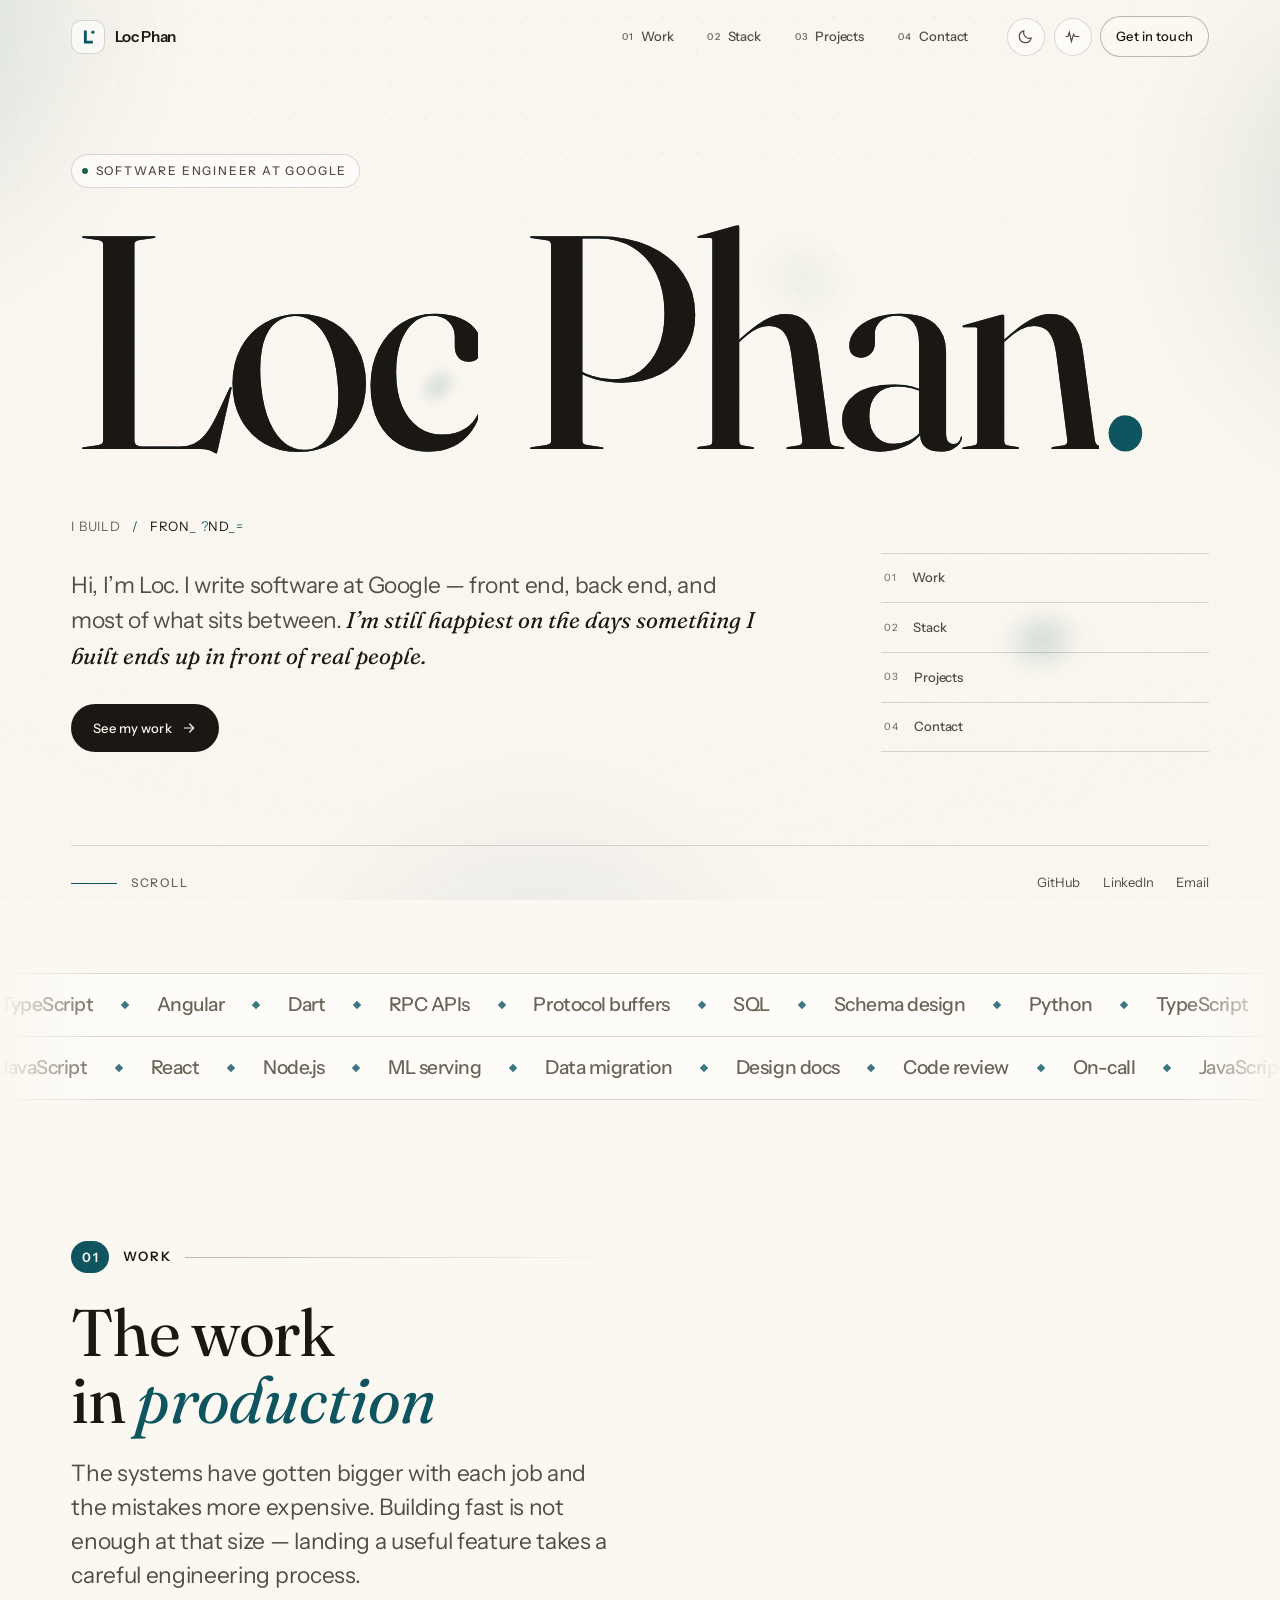
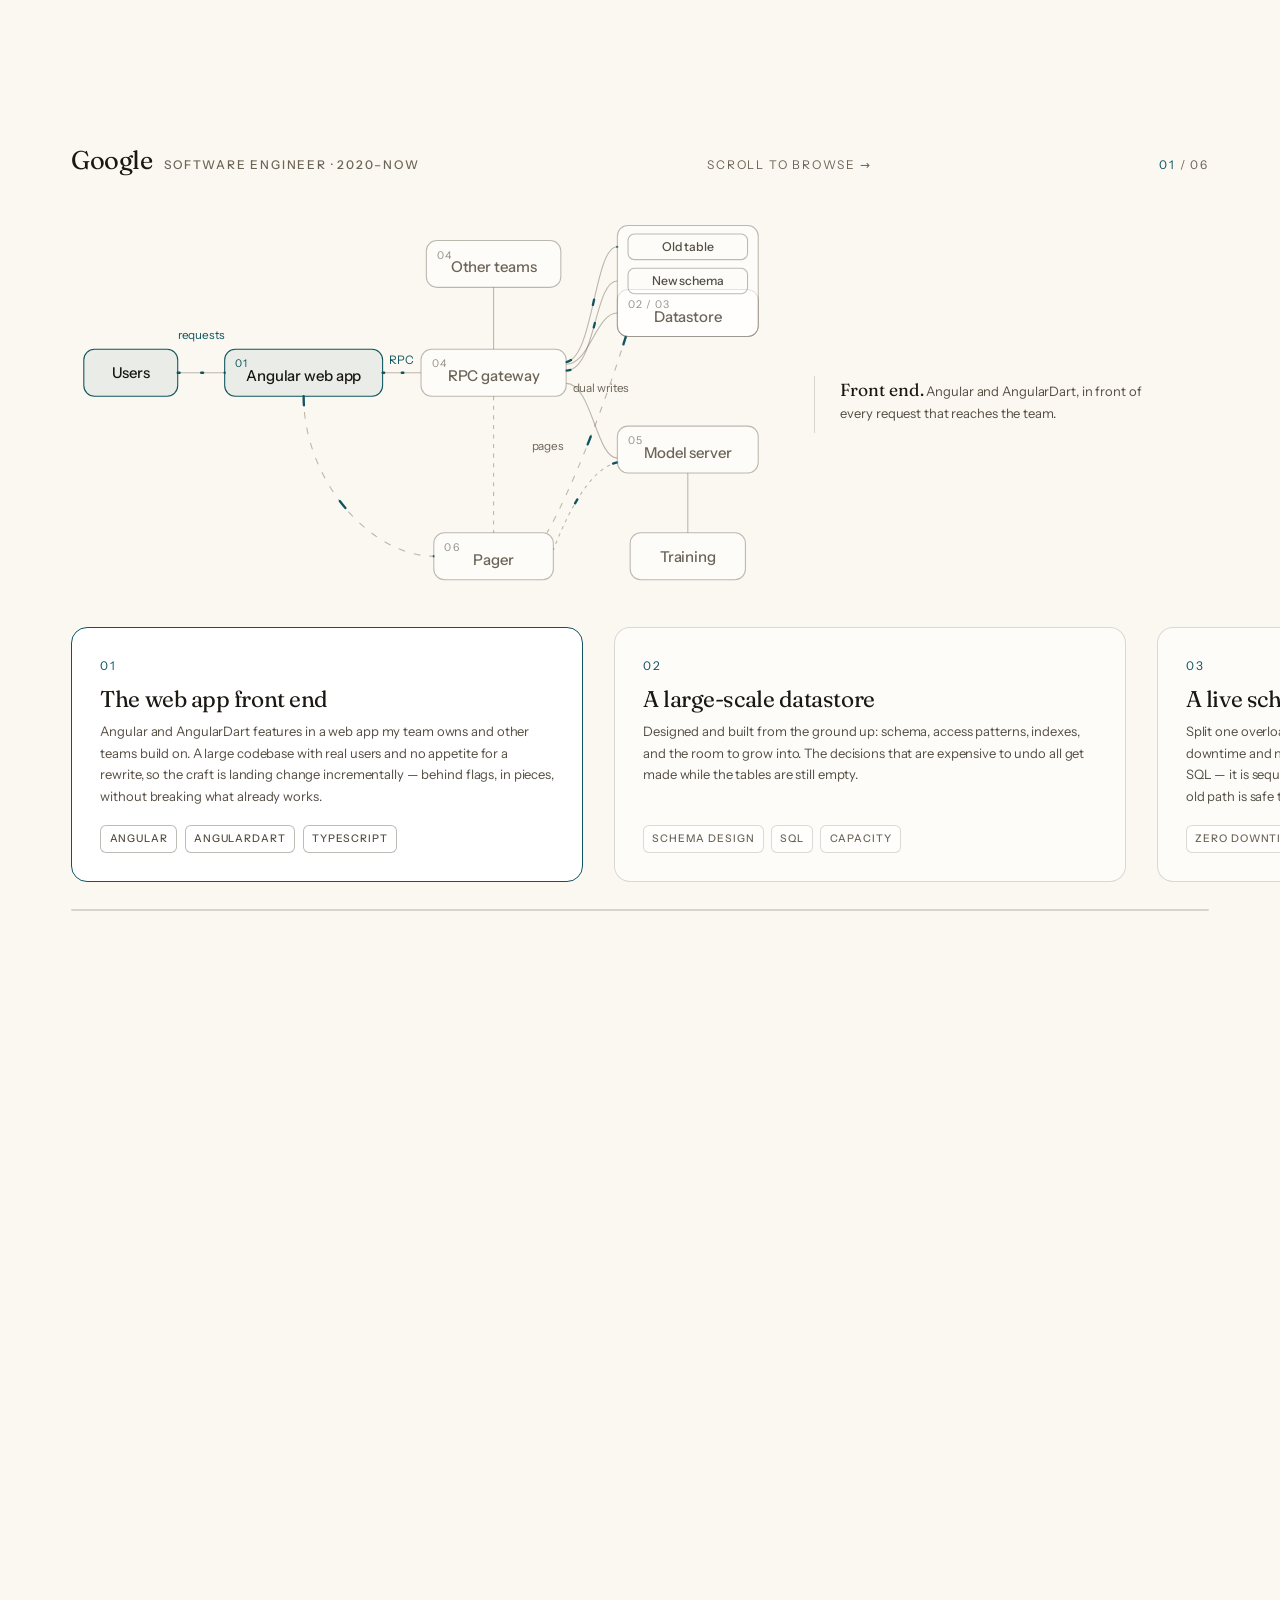
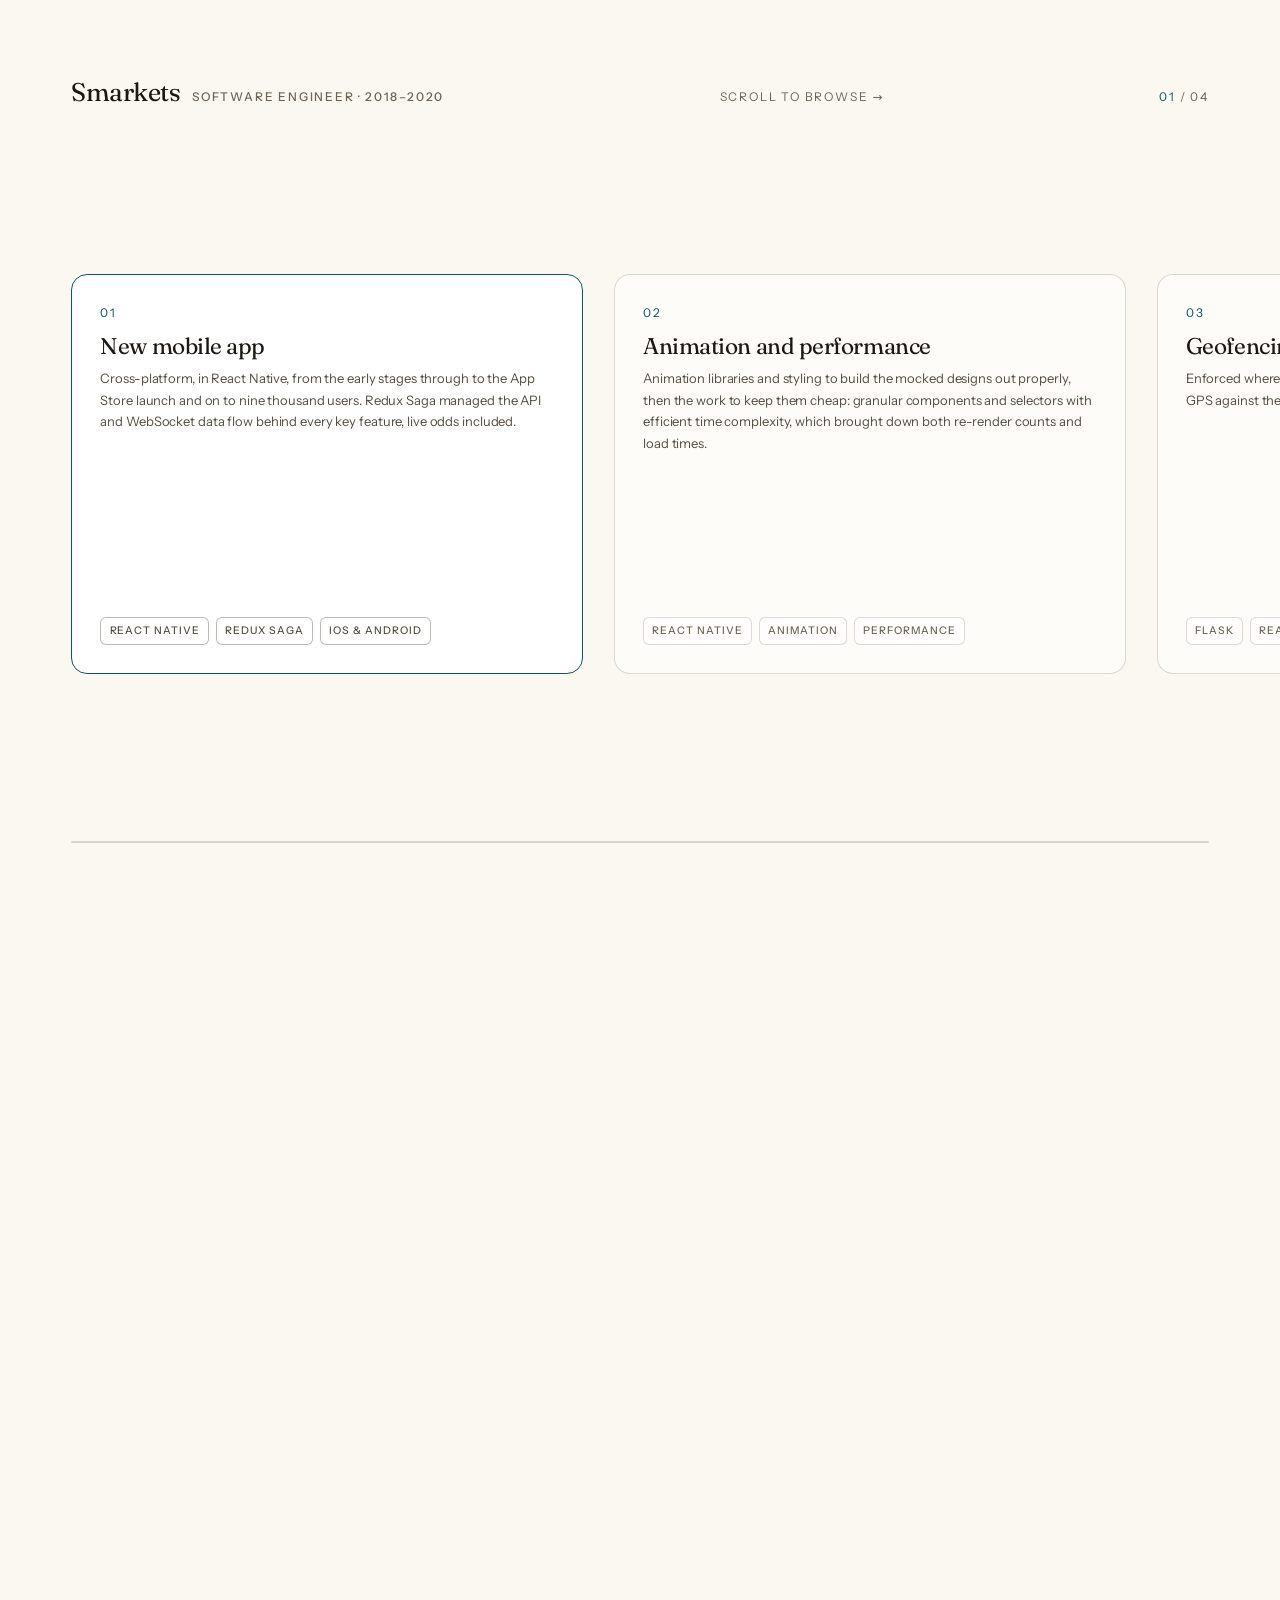
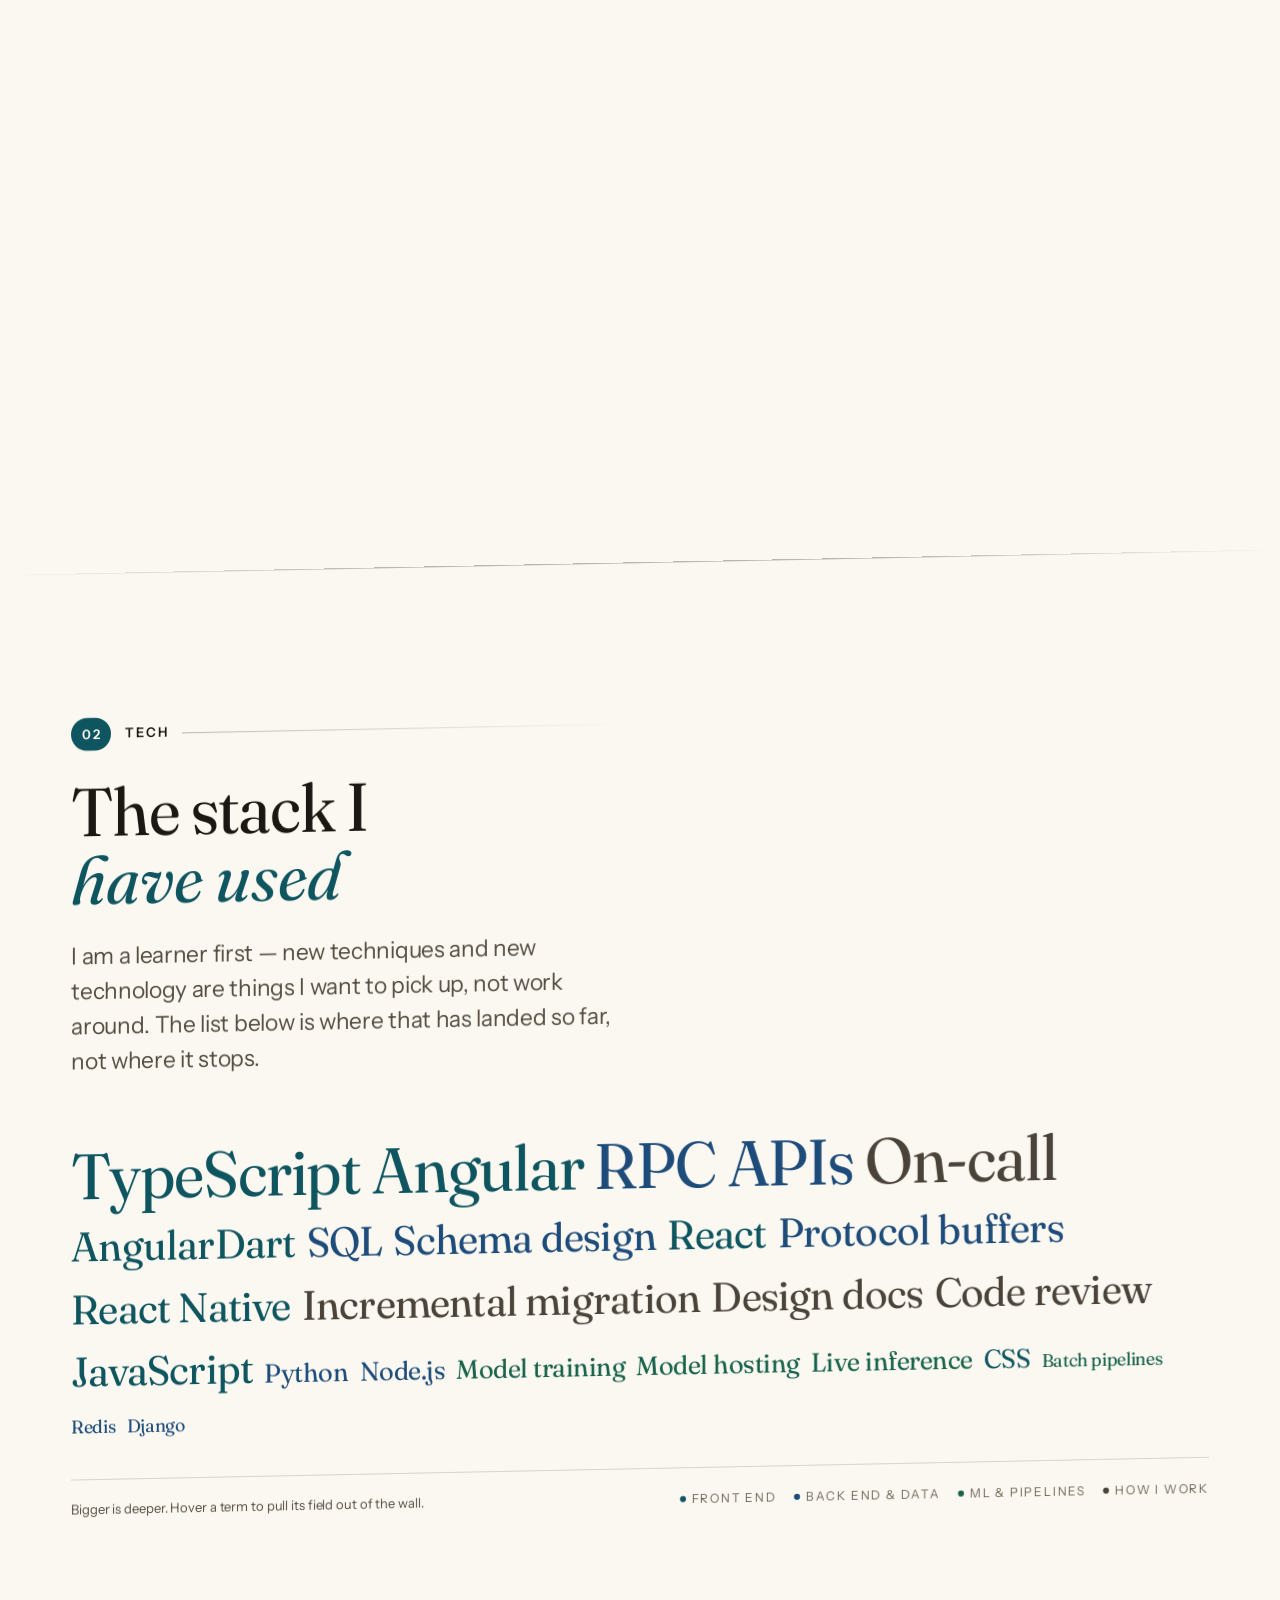
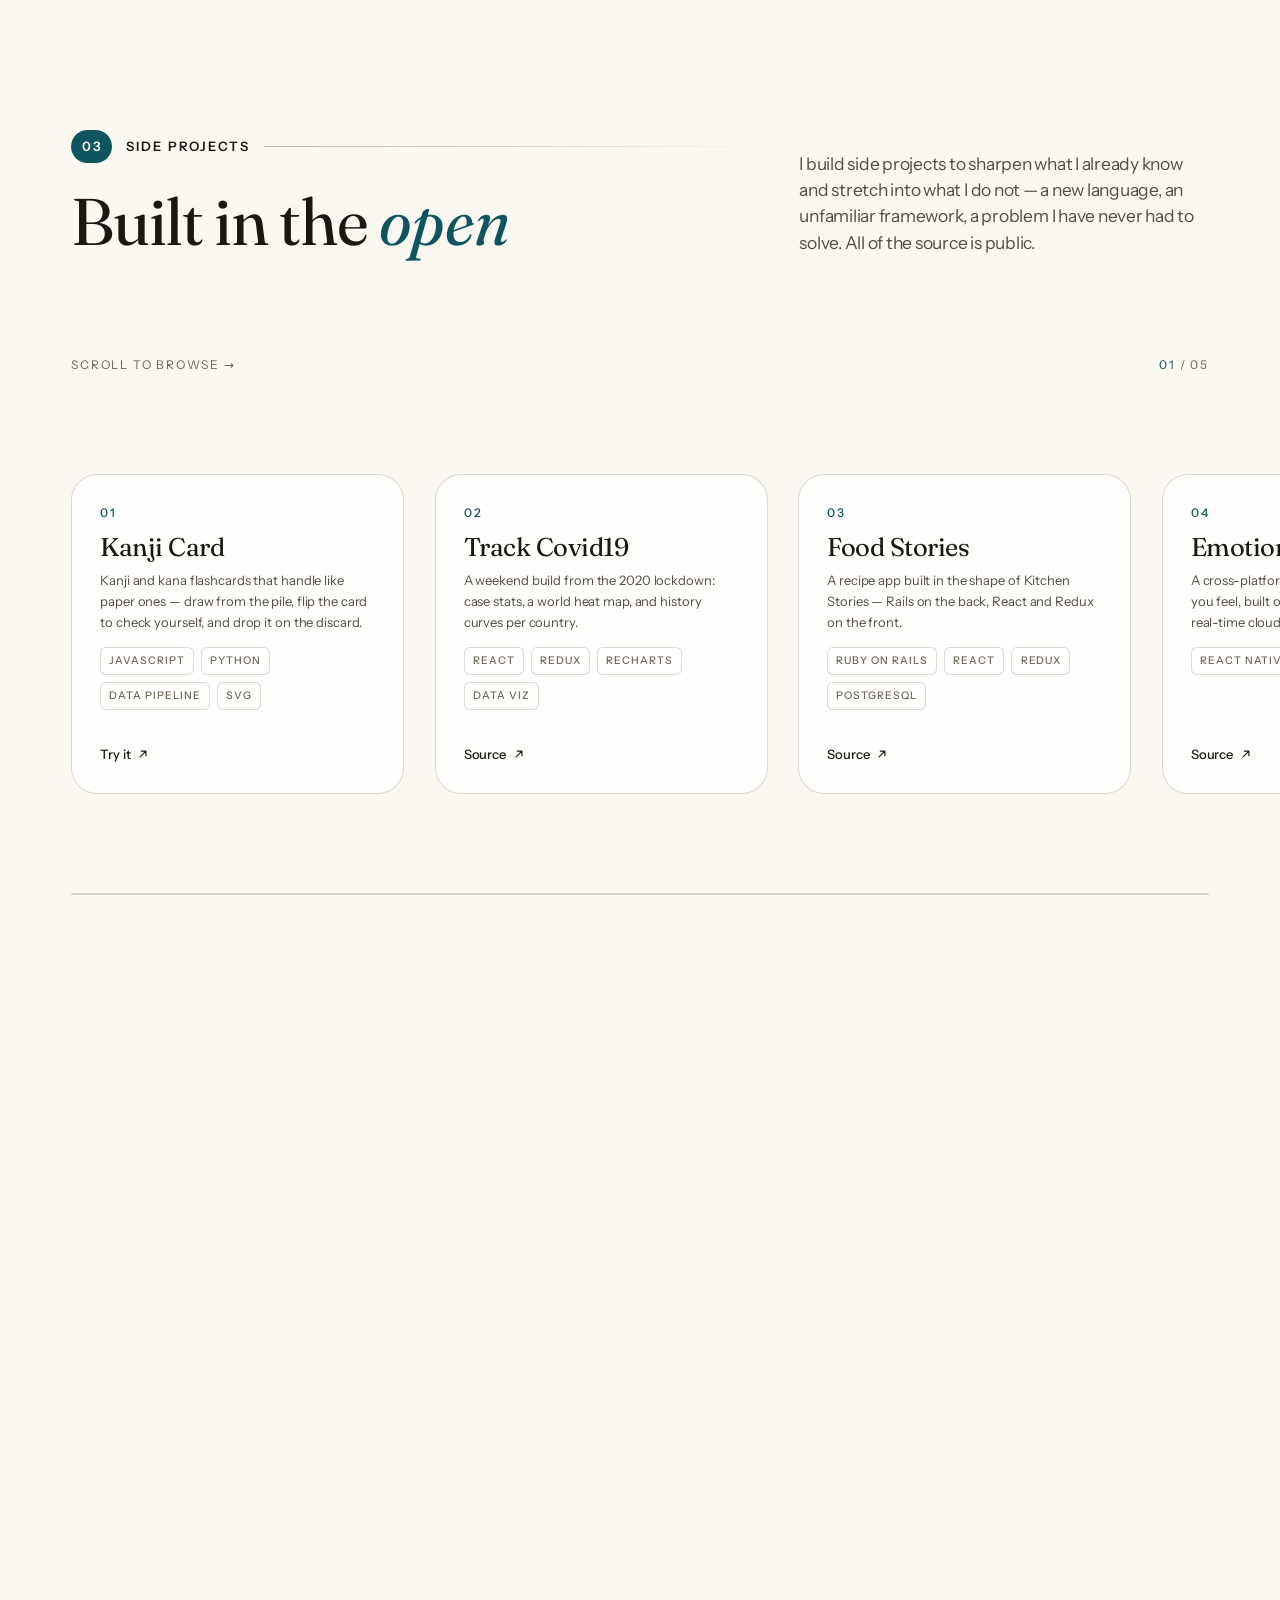
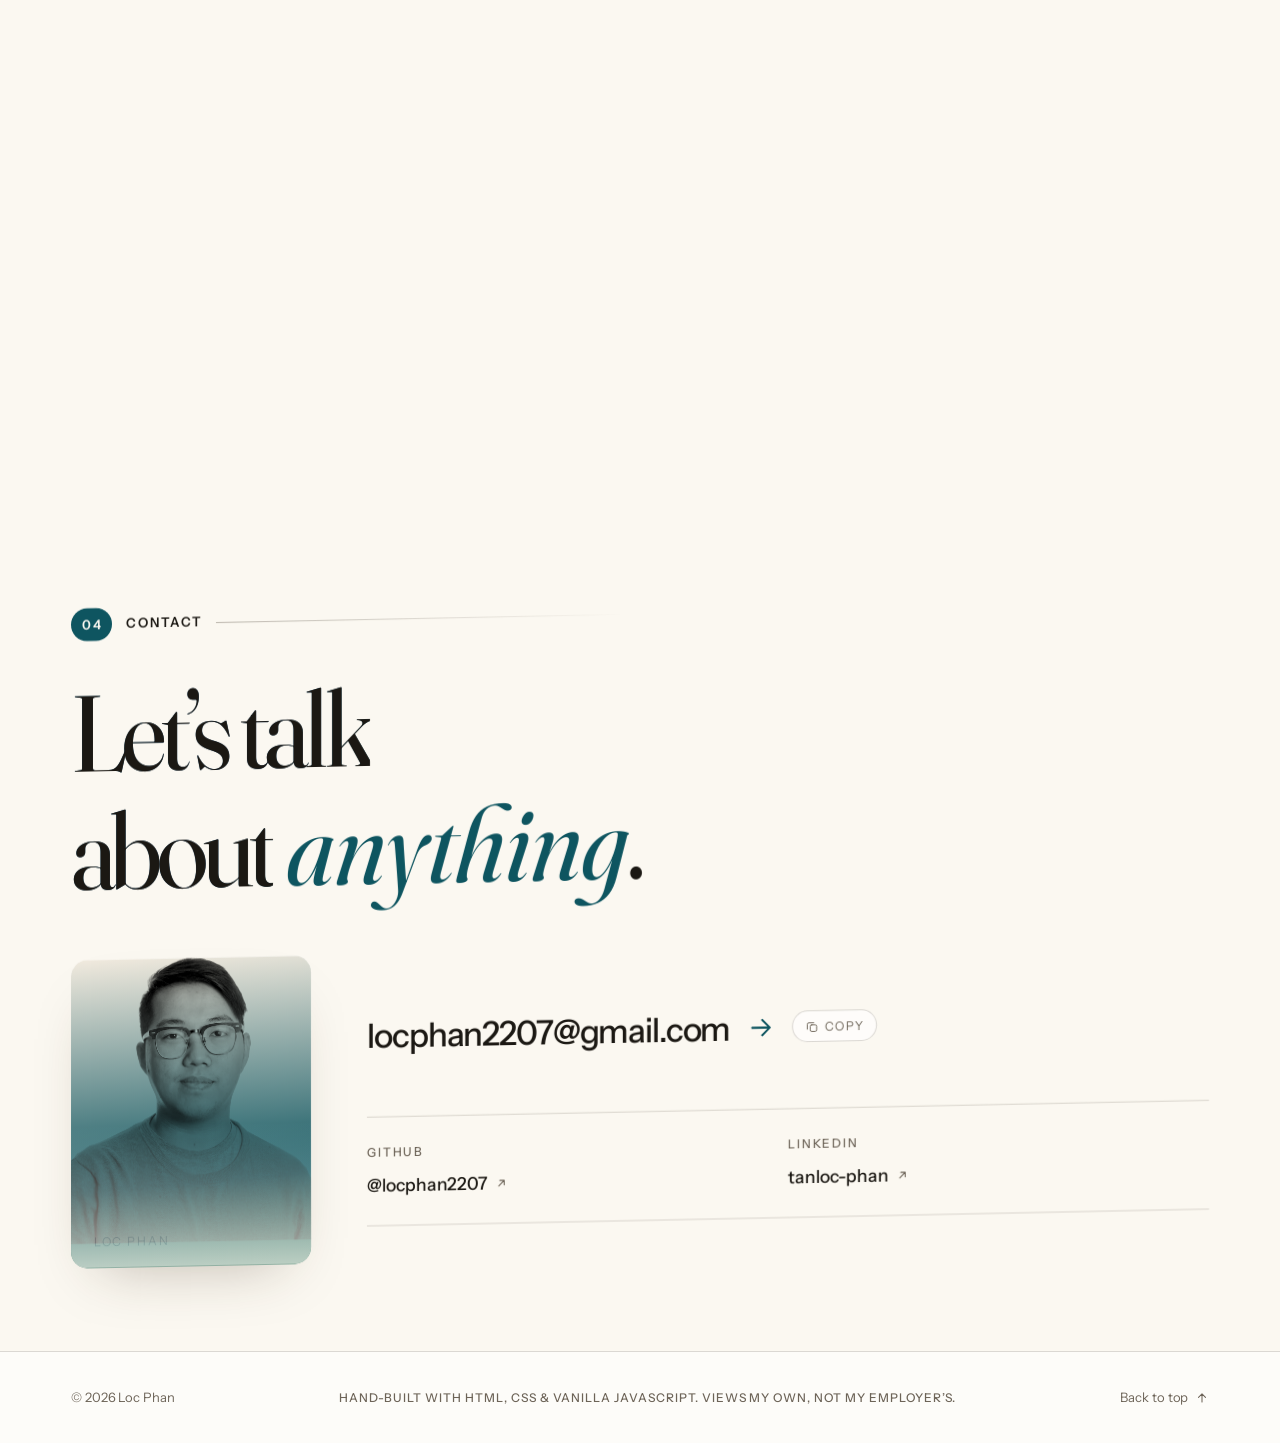
==== commit 9f5d9c32: "Reword the Kanji Card description around the feel of paper cards Co-Authored-By: Claude Opus 5.5 <no" ====
--- a/index.html
+++ b/index.html
@@ -585,7 +585,7 @@
               <div class="card__body">
                 <span class="card__idx">01<i></i></span>
                 <h3 class="card__title">Kanji&nbsp;Card</h3>
-                <p class="card__desc">Japanese drill cards on a card table: every jōyō kanji and the whole kana syllabary, each field derived from JMdict, KANJIDIC2 and KanjiVG.</p>
+                <p class="card__desc">Kanji and kana flashcards that handle like paper ones &mdash; draw from the pile, flip the card to check yourself, and drop it on the discard.</p>
                 <ul class="tags"><li>JavaScript</li><li>Python</li><li>Data pipeline</li><li>SVG</li></ul>
                 <span class="card__cta">Try it
                   <svg viewBox="0 0 24 24" aria-hidden="true"><path d="M7 17 17 7M9 7h8v8"/></svg>
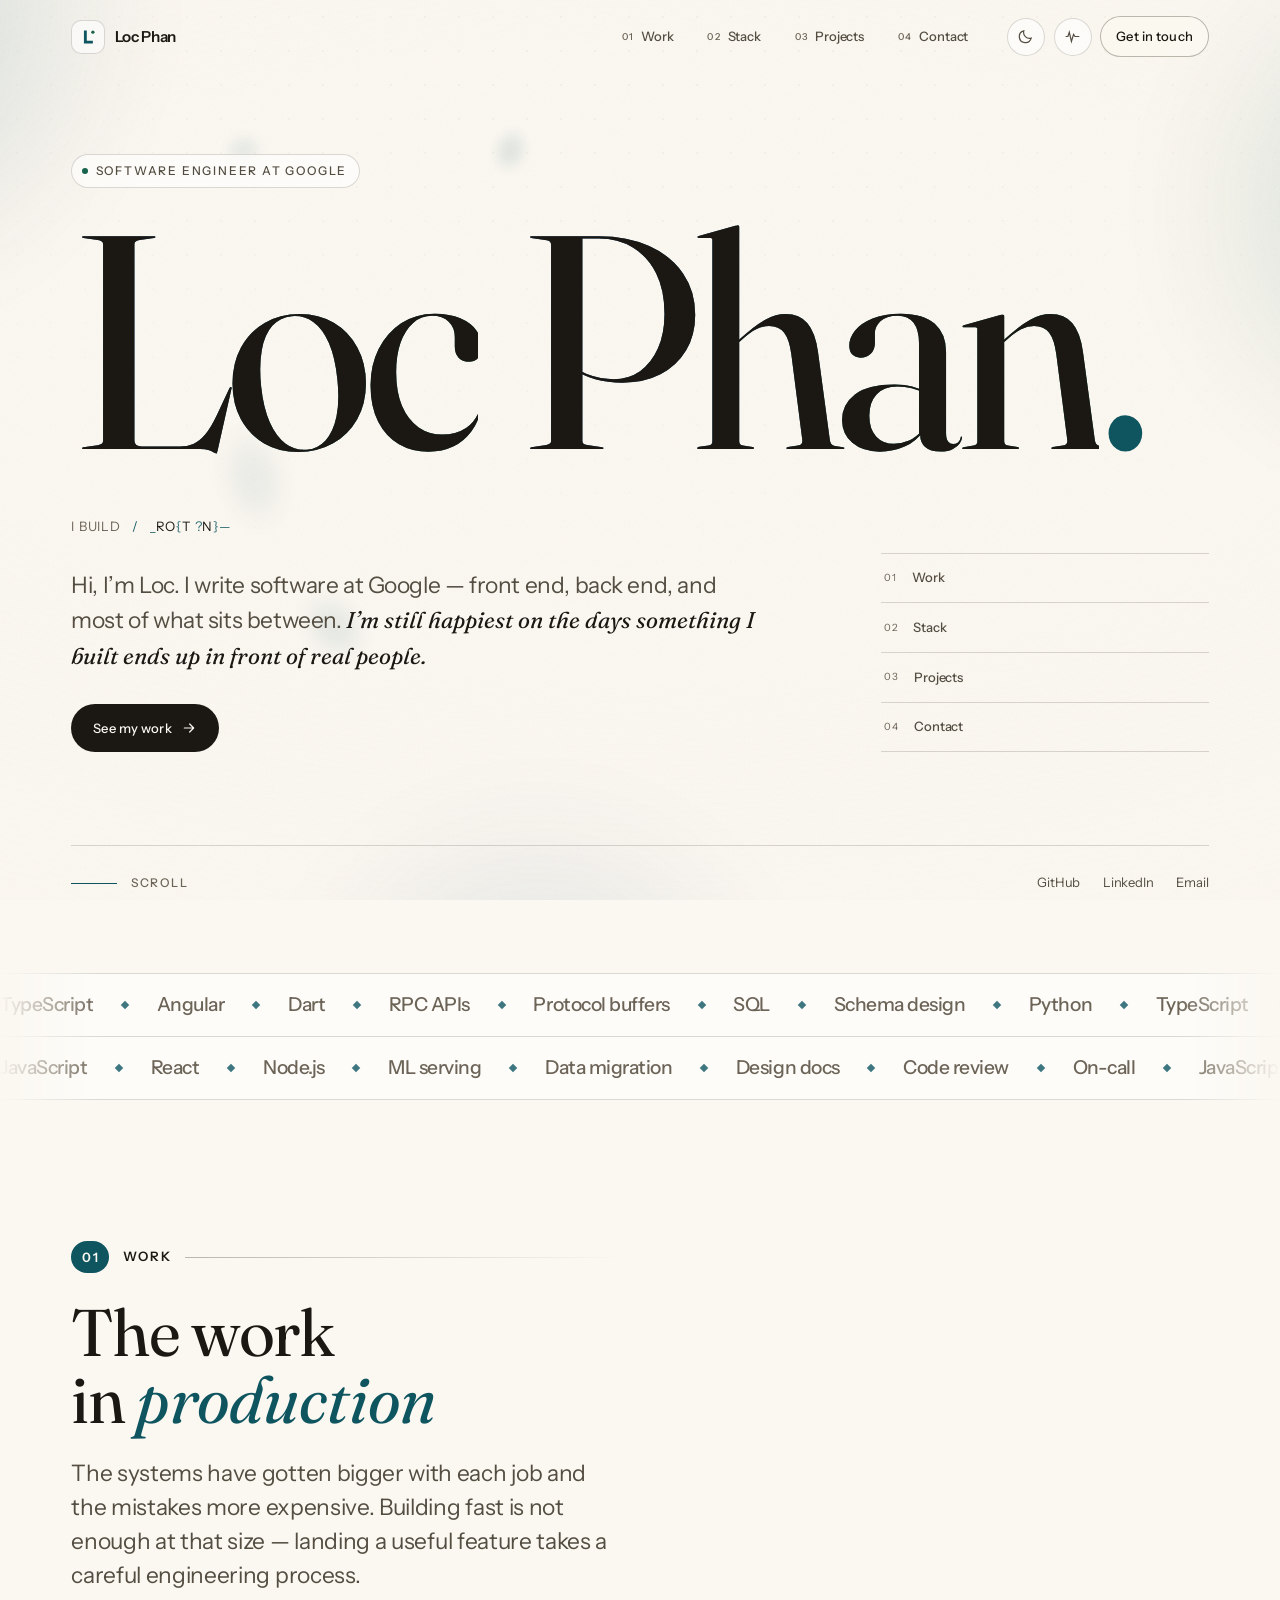
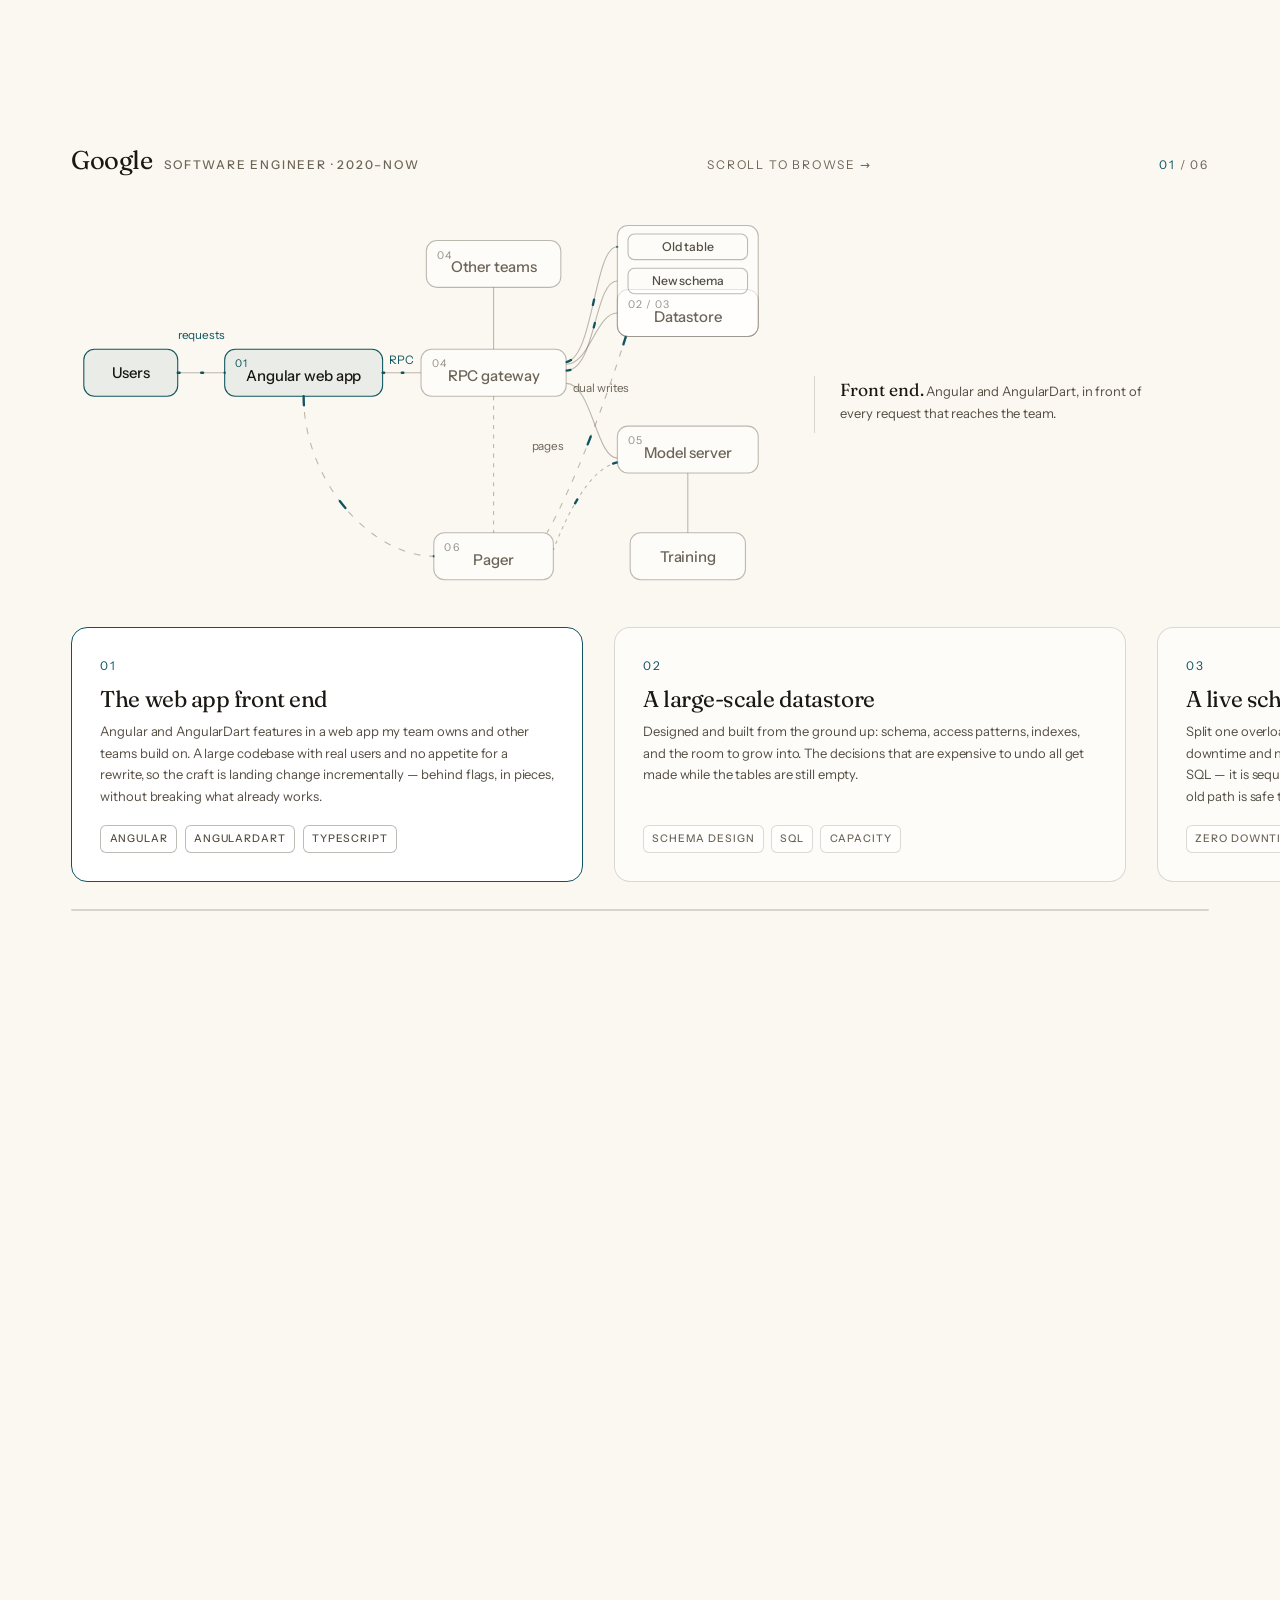
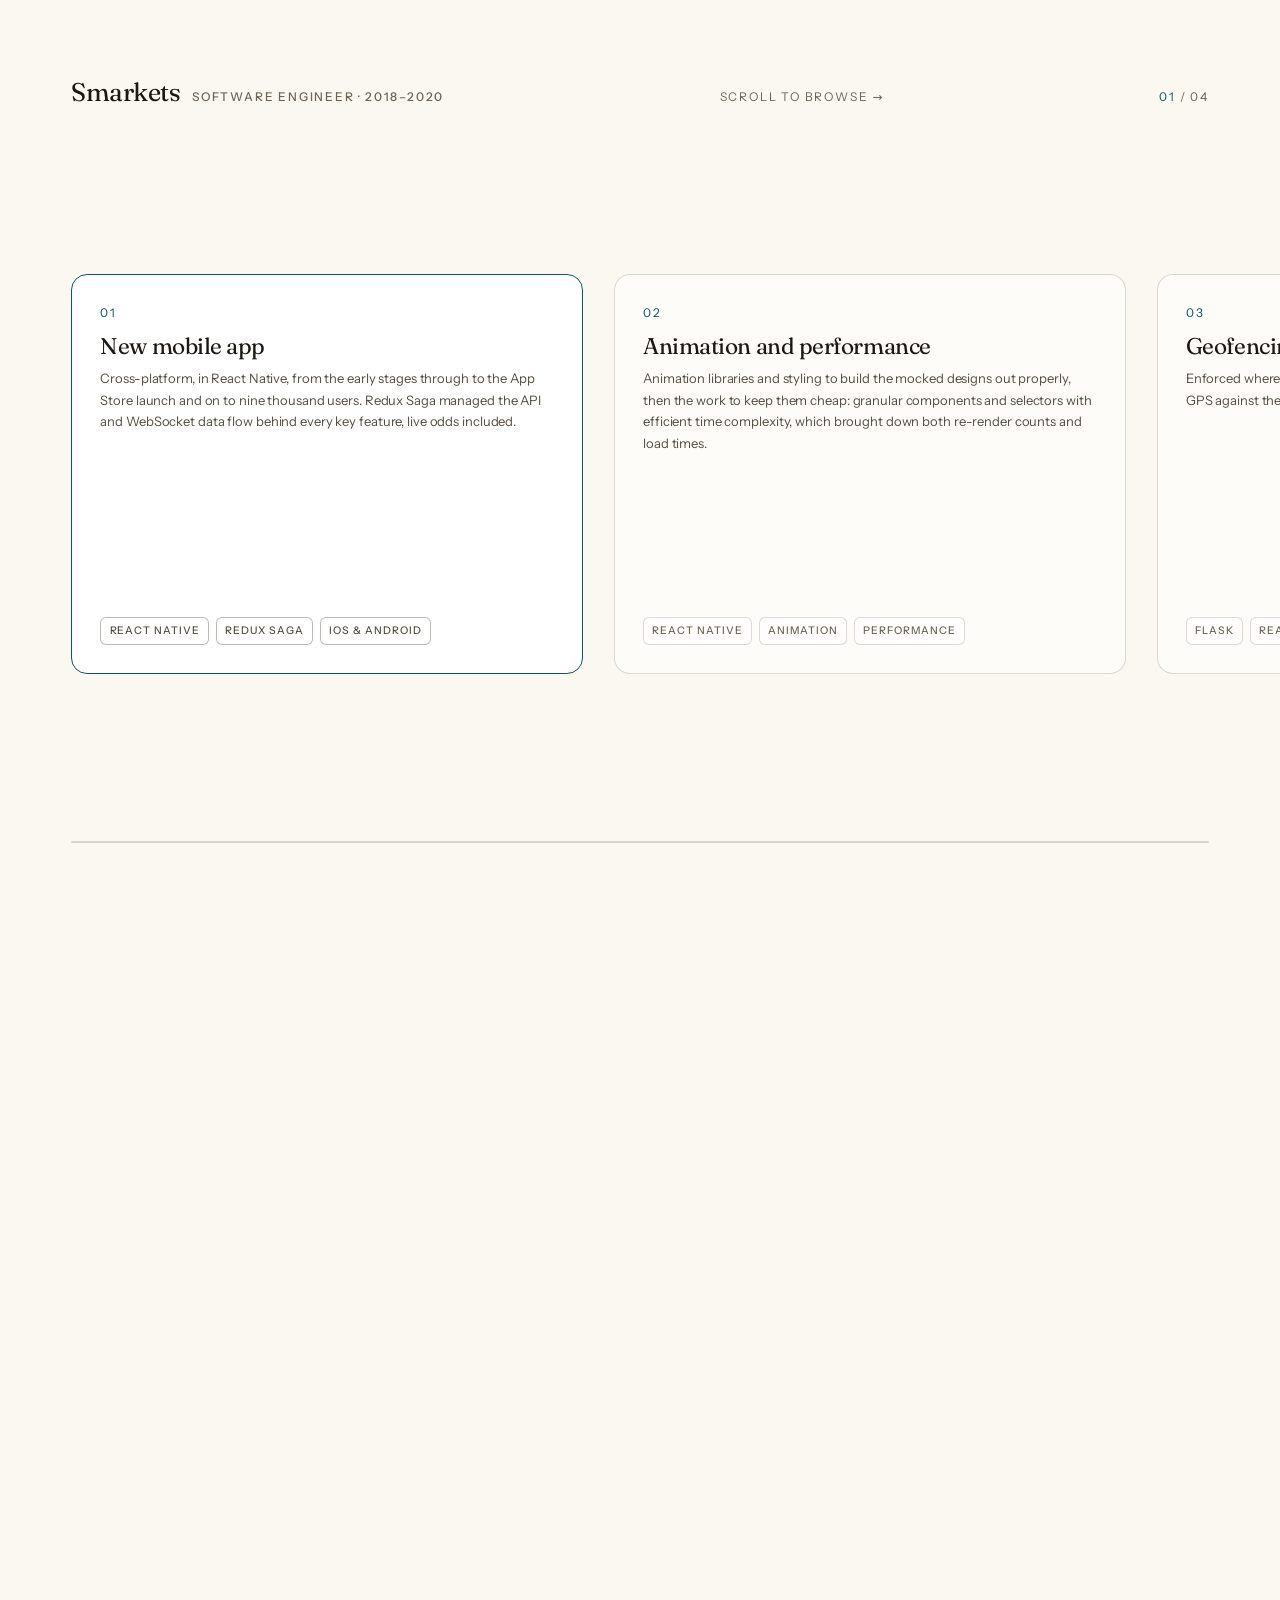
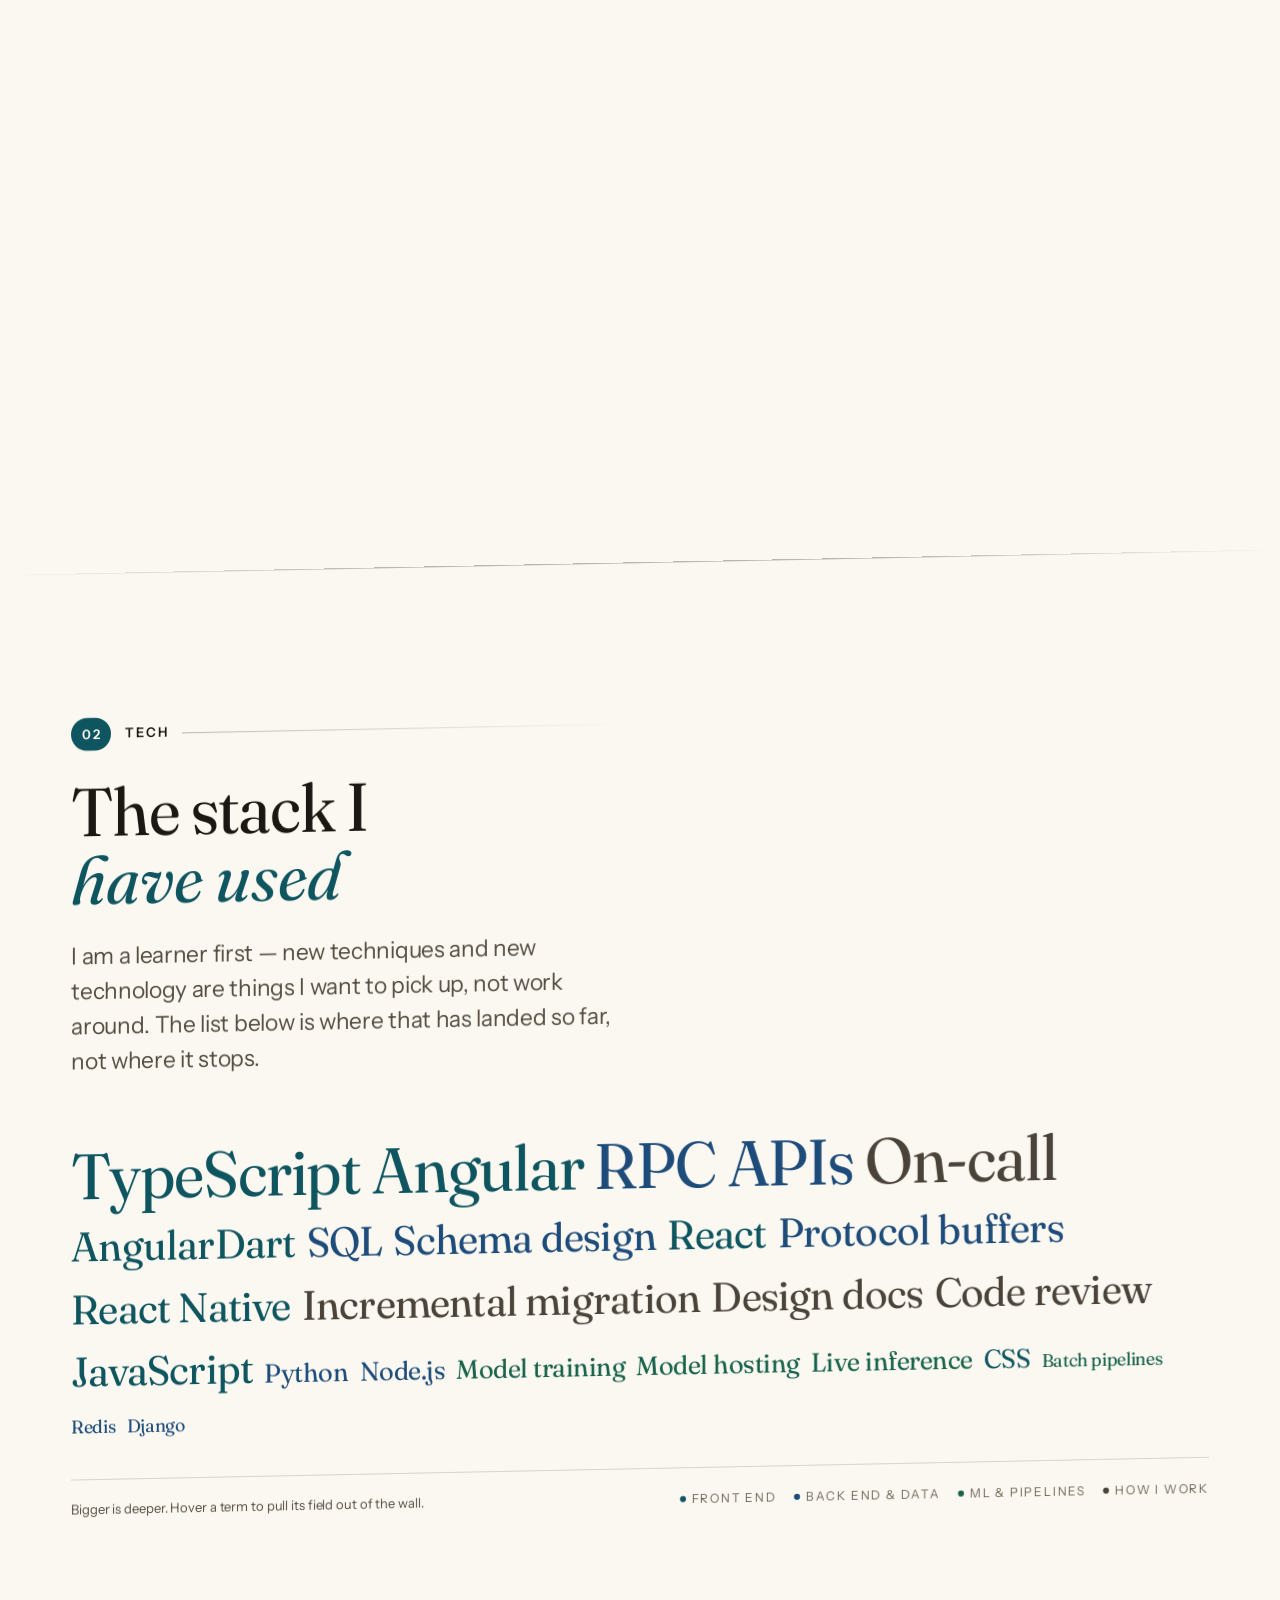
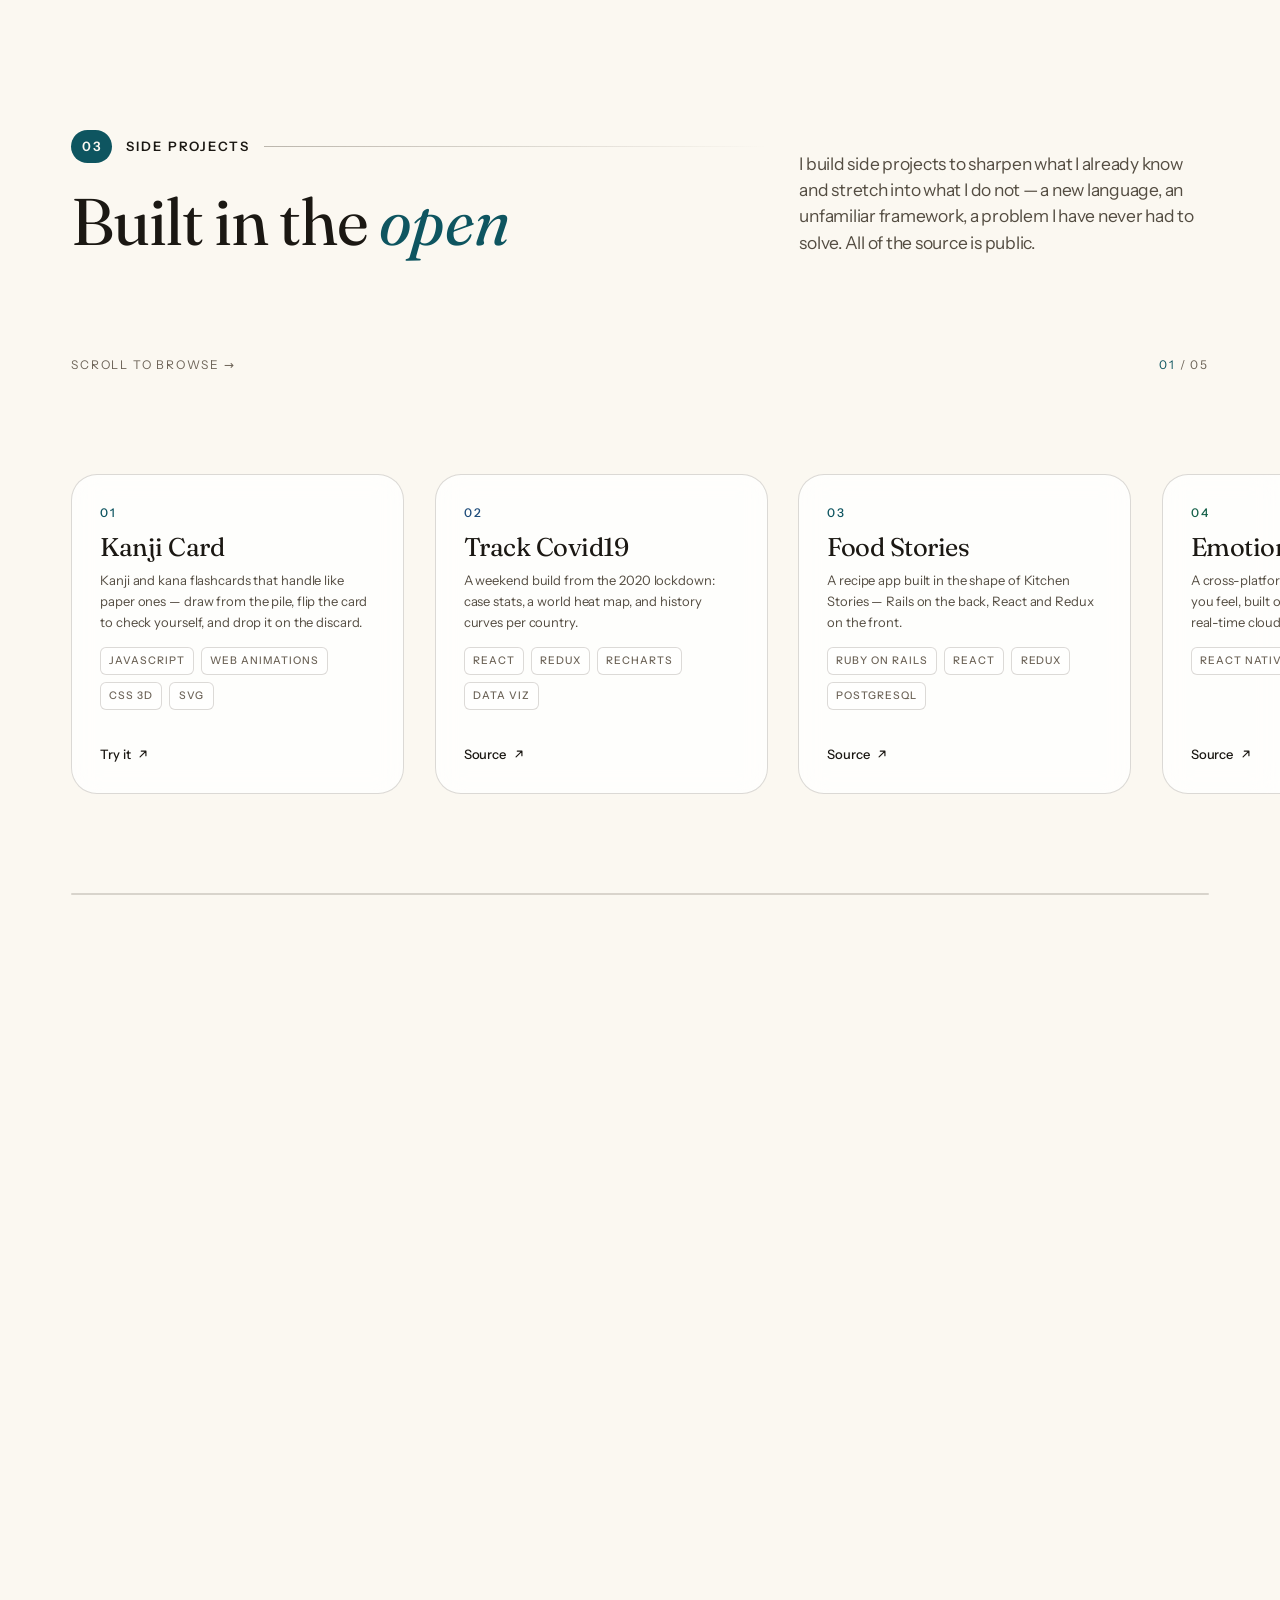
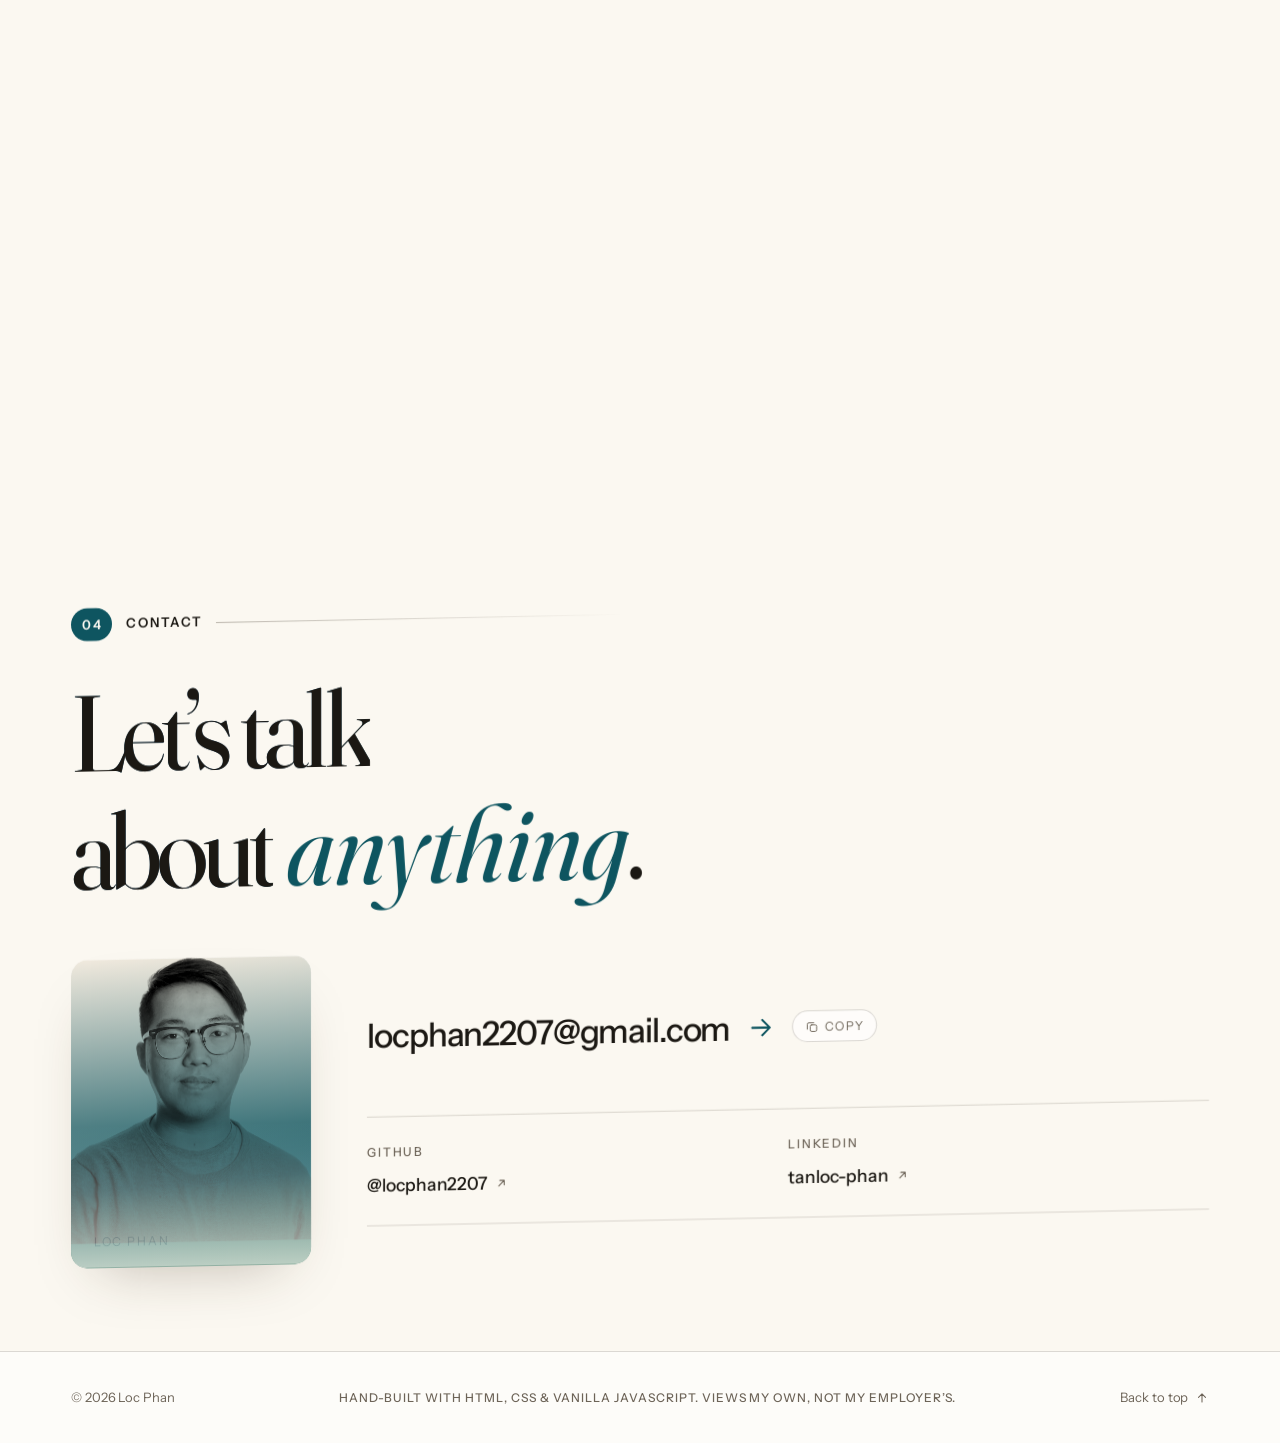
==== commit 64809de8: "Tag Kanji Card with the tech behind its paper-card feel Python and Data pipeline describe the offlin" ====
--- a/index.html
+++ b/index.html
@@ -586,7 +586,7 @@
                 <span class="card__idx">01<i></i></span>
                 <h3 class="card__title">Kanji&nbsp;Card</h3>
                 <p class="card__desc">Kanji and kana flashcards that handle like paper ones &mdash; draw from the pile, flip the card to check yourself, and drop it on the discard.</p>
-                <ul class="tags"><li>JavaScript</li><li>Python</li><li>Data pipeline</li><li>SVG</li></ul>
+                <ul class="tags"><li>JavaScript</li><li>Web Animations</li><li>CSS 3D</li><li>SVG</li></ul>
                 <span class="card__cta">Try it
                   <svg viewBox="0 0 24 24" aria-hidden="true"><path d="M7 17 17 7M9 7h8v8"/></svg>
                 </span>
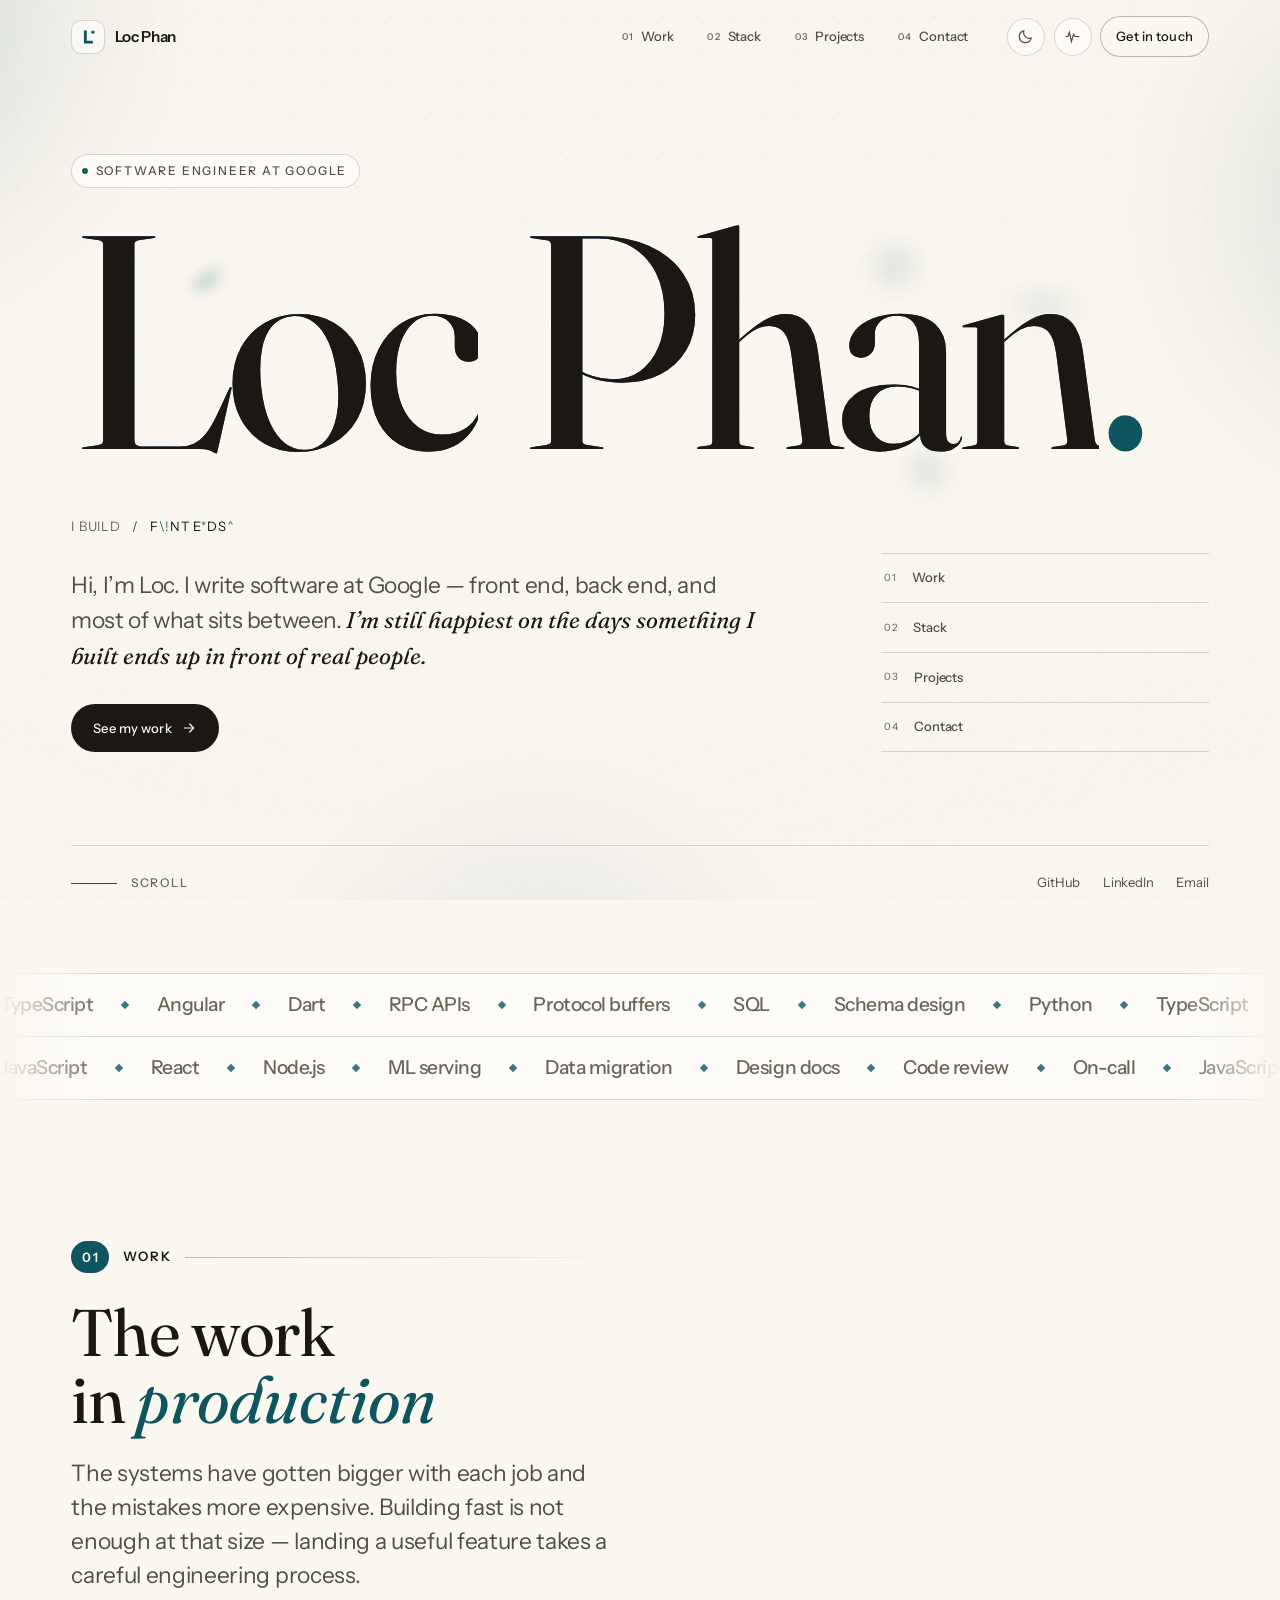
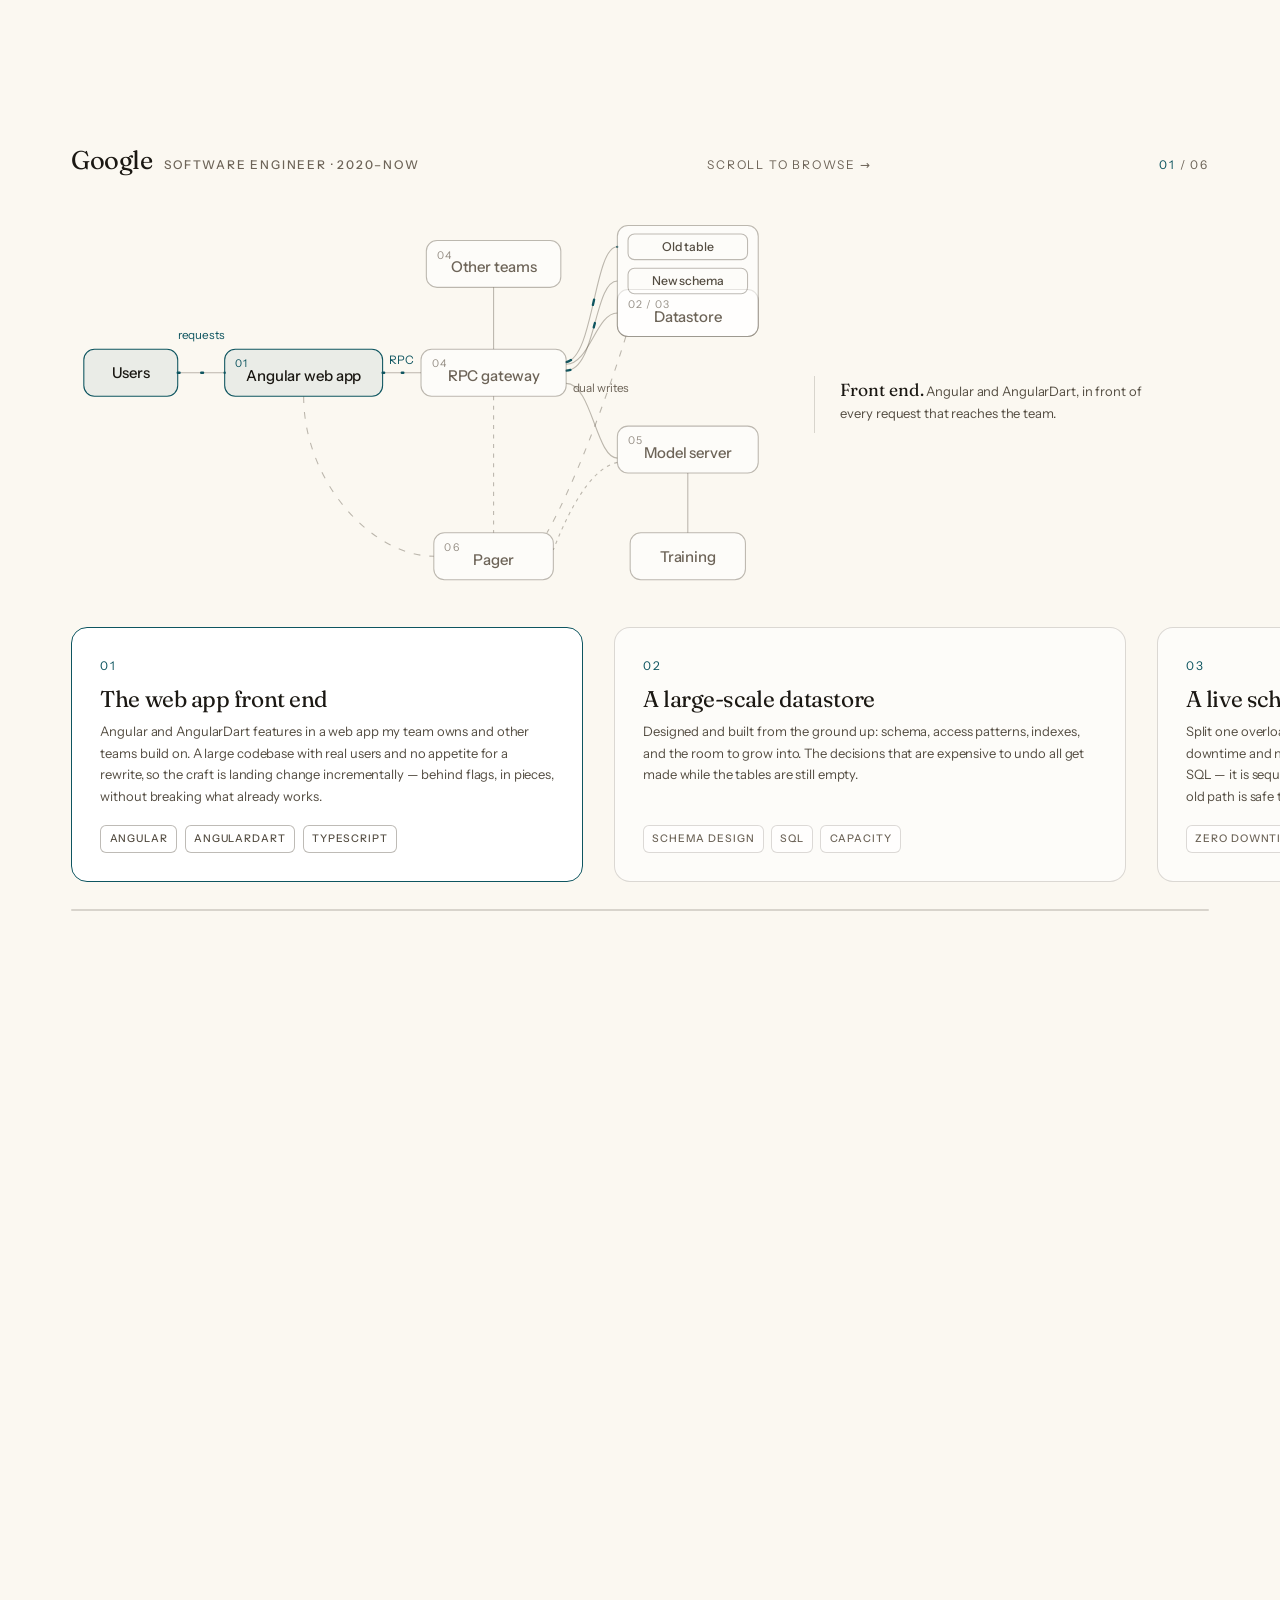
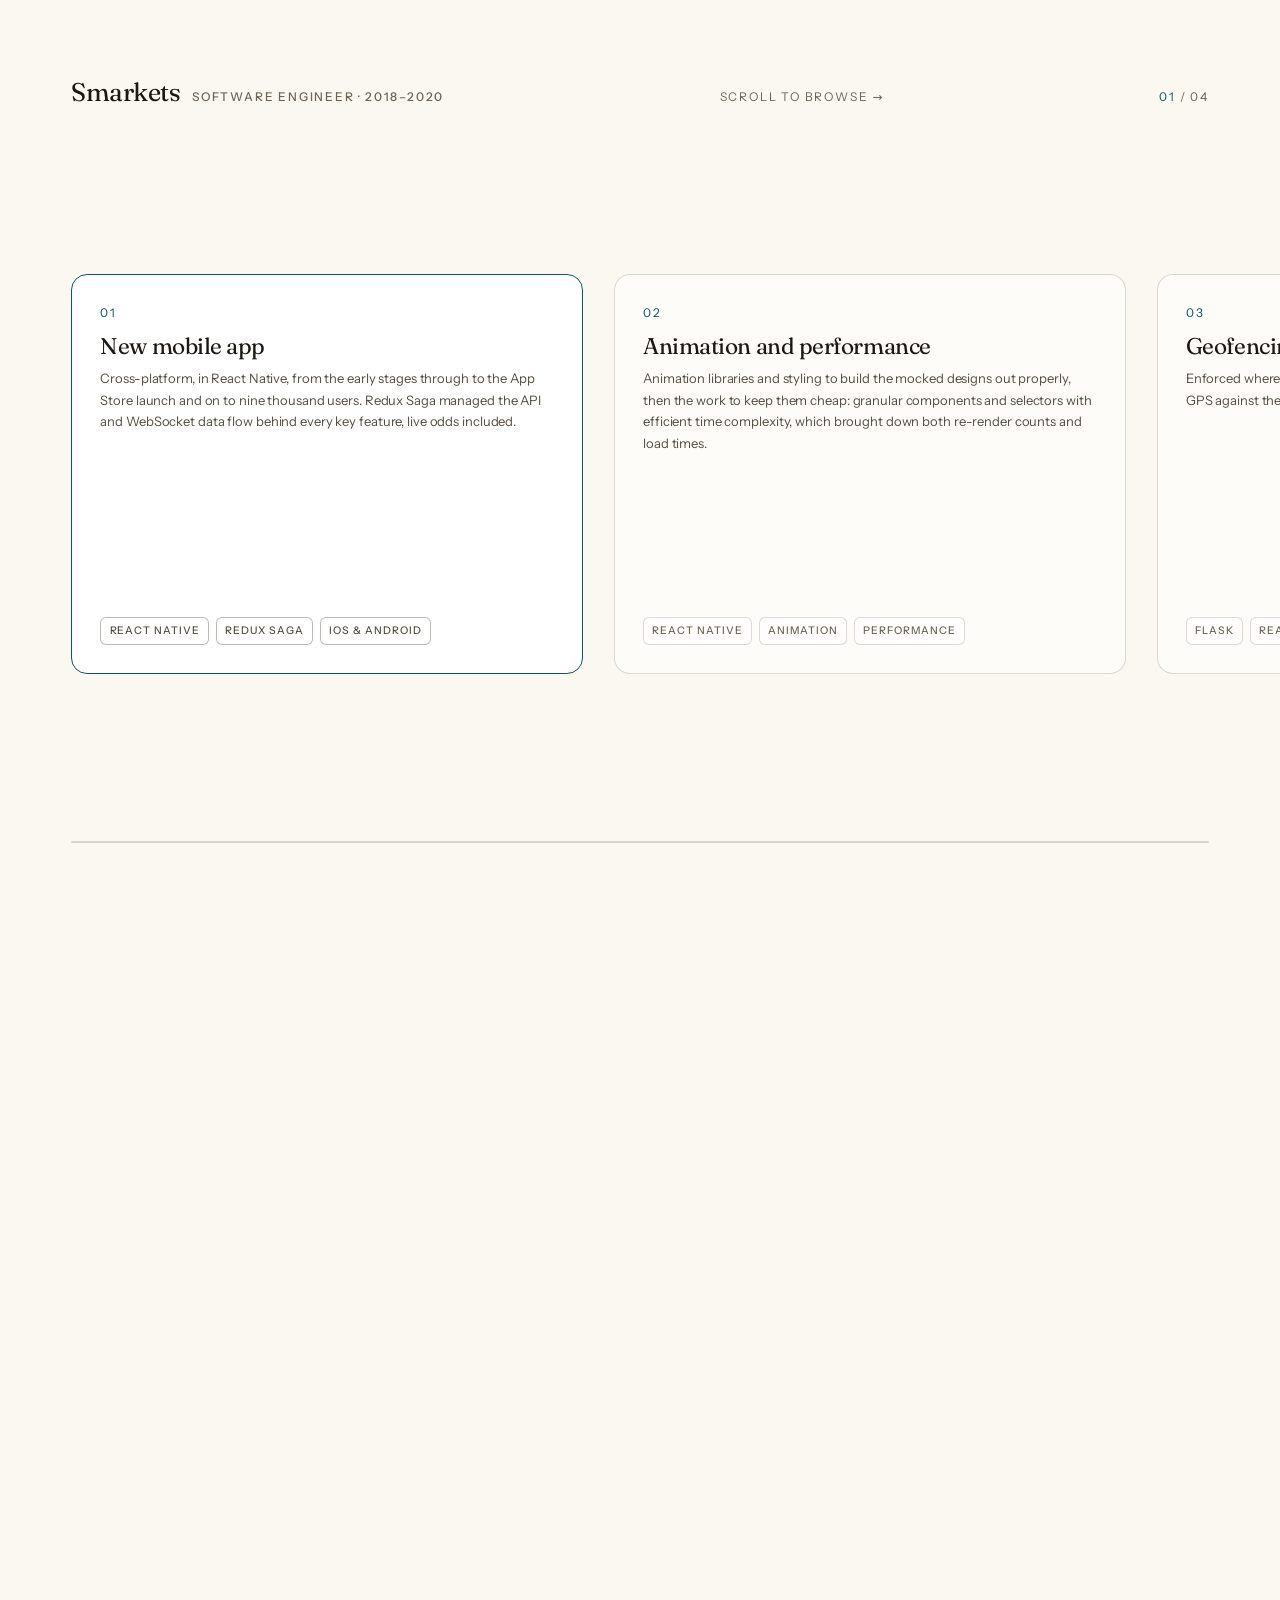
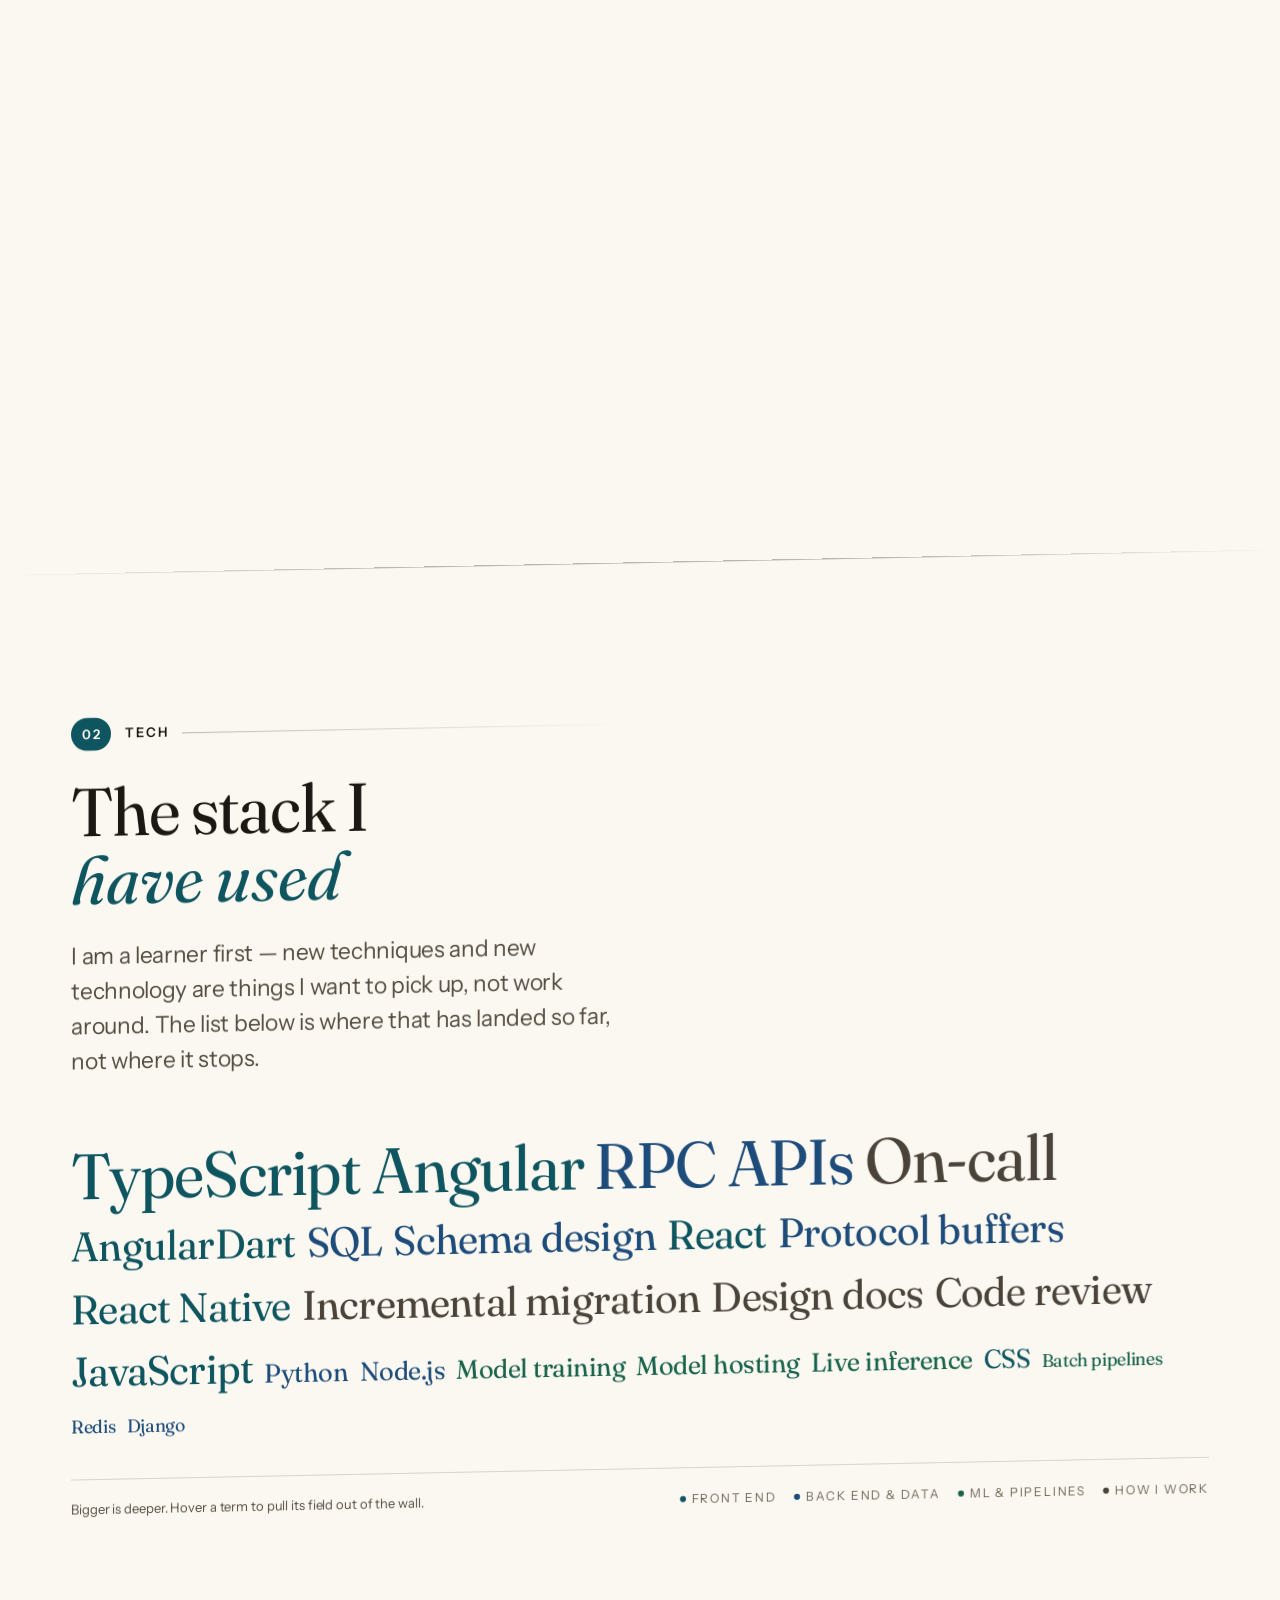
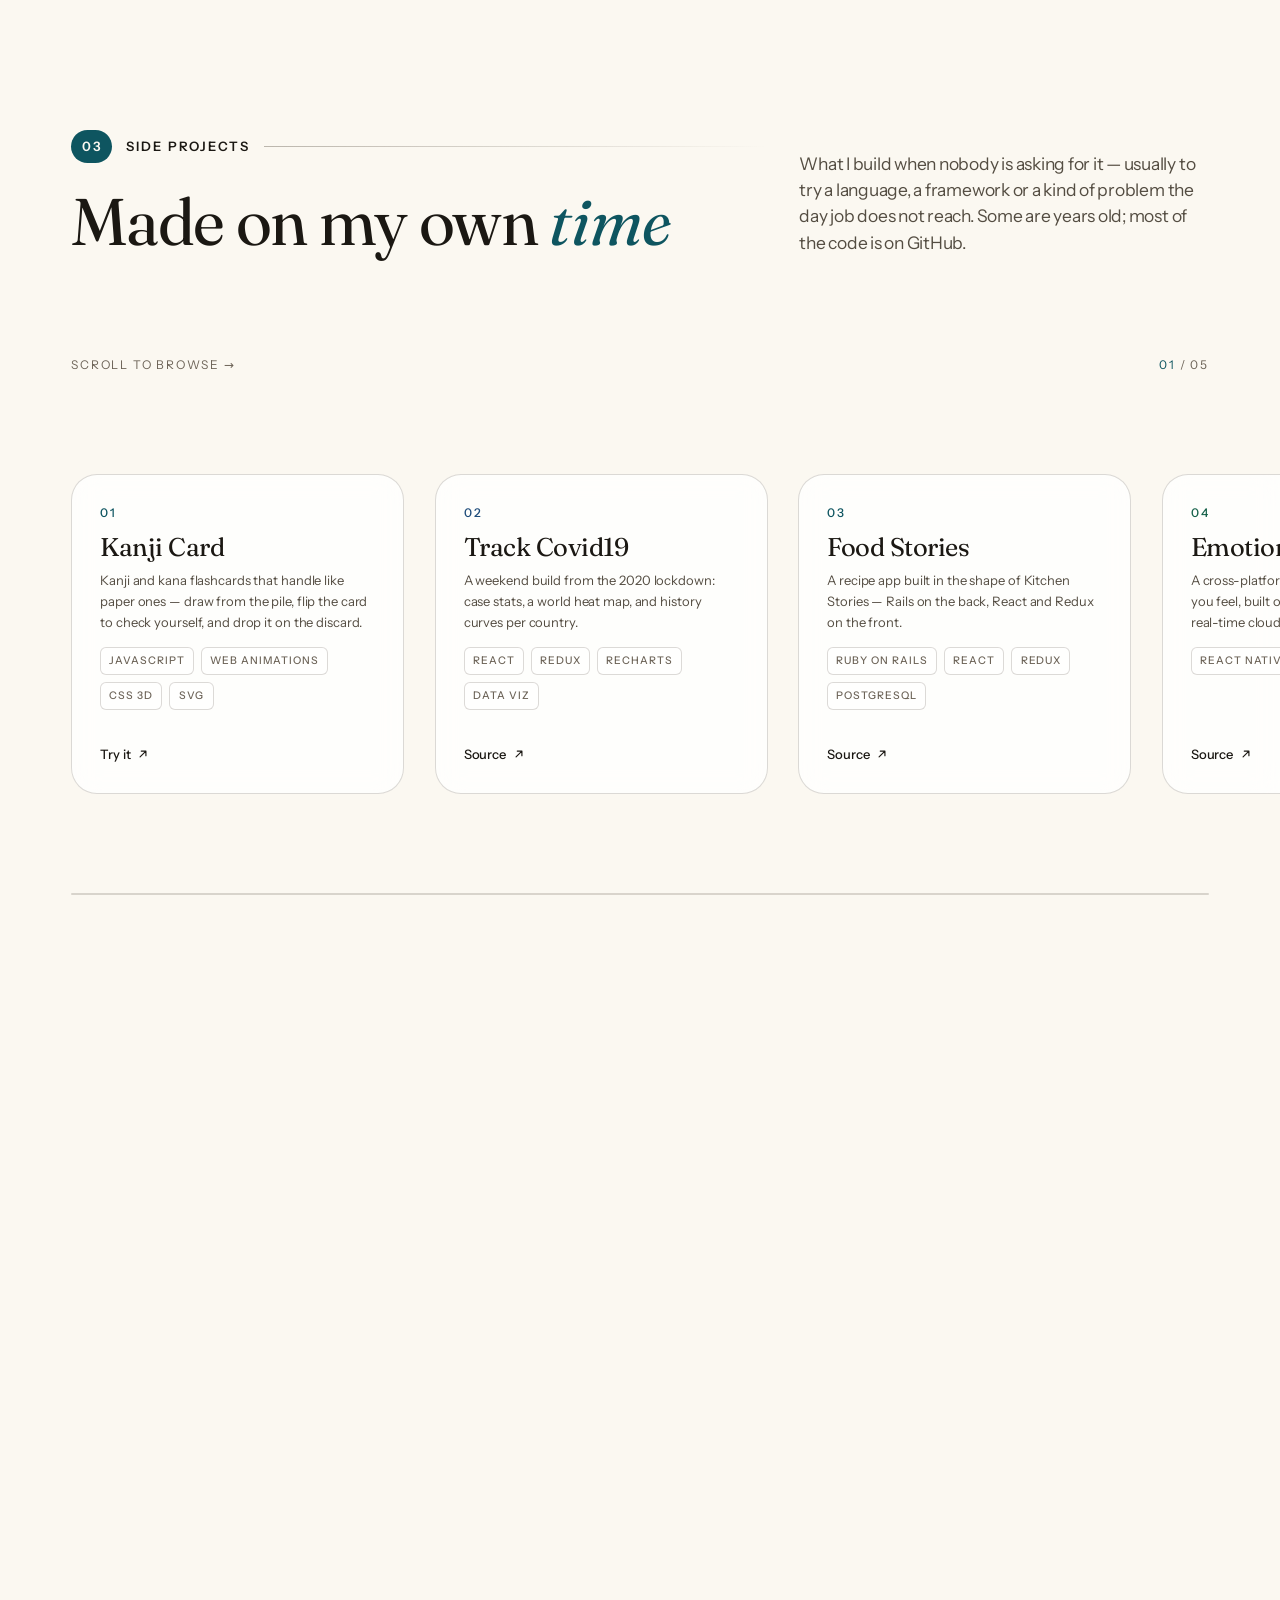
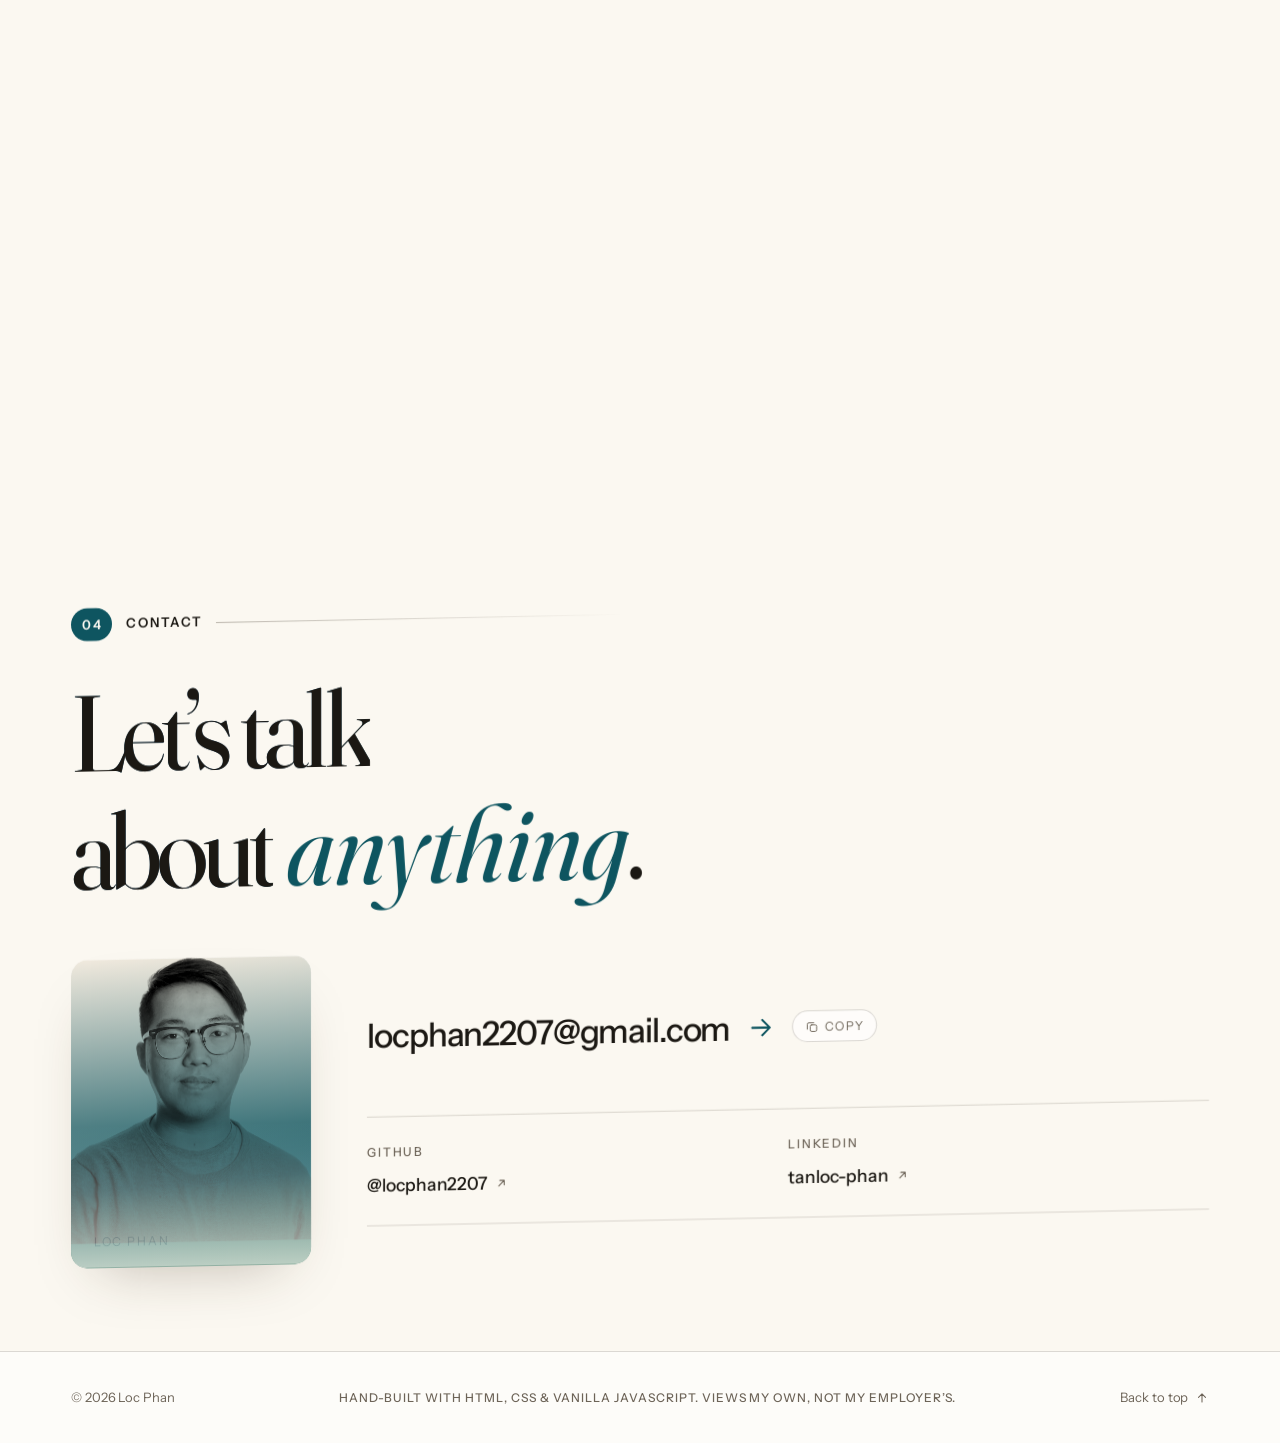
==== commit 853e1e3d: "Reword the side projects heading and intro Co-Authored-By: Claude Opus 5.5 <noreply@anthropic.com> C" ====
--- a/index.html
+++ b/index.html
@@ -557,7 +557,7 @@
     </div>
   </section>
 
-  <!-- ── Side projects — built to learn, all of it public ─────────────── -->
+  <!-- ── Side projects — made on my own time ──────────────────────────── -->
   <section class="section section--rail" id="projects">
     <!-- Full bleed on purpose: the rail is clipped to the viewport and its
          own padding lines the first card up with the shell. Nested inside
@@ -570,9 +570,9 @@
         <header class="secHead secHead--rail reveal" data-reveal>
           <div class="secHead__lead">
             <p class="secHead__idx"><span class="secHead__no">03</span> Side projects</p>
-            <h2 class="secHead__title">Built in the <em>open</em></h2>
+            <h2 class="secHead__title">Made on my own <em>time</em></h2>
           </div>
-          <p class="secHead__note" data-words>I build side projects to sharpen what I already know and stretch into what I do not &mdash; a new language, an unfamiliar framework, a problem I have never had to solve. All of the source is public.</p>
+          <p class="secHead__note" data-words>What I build when nobody is asking for it &mdash; usually to try a language, a framework or a kind of problem the day job does not reach. Some are years old; most of the code is on GitHub.</p>
         </header>
         <div class="gallery__bar">
           <span class="gallery__label"><i data-hint="scroll">Scroll to browse</i><i data-hint="swipe">Swipe to browse</i></span>
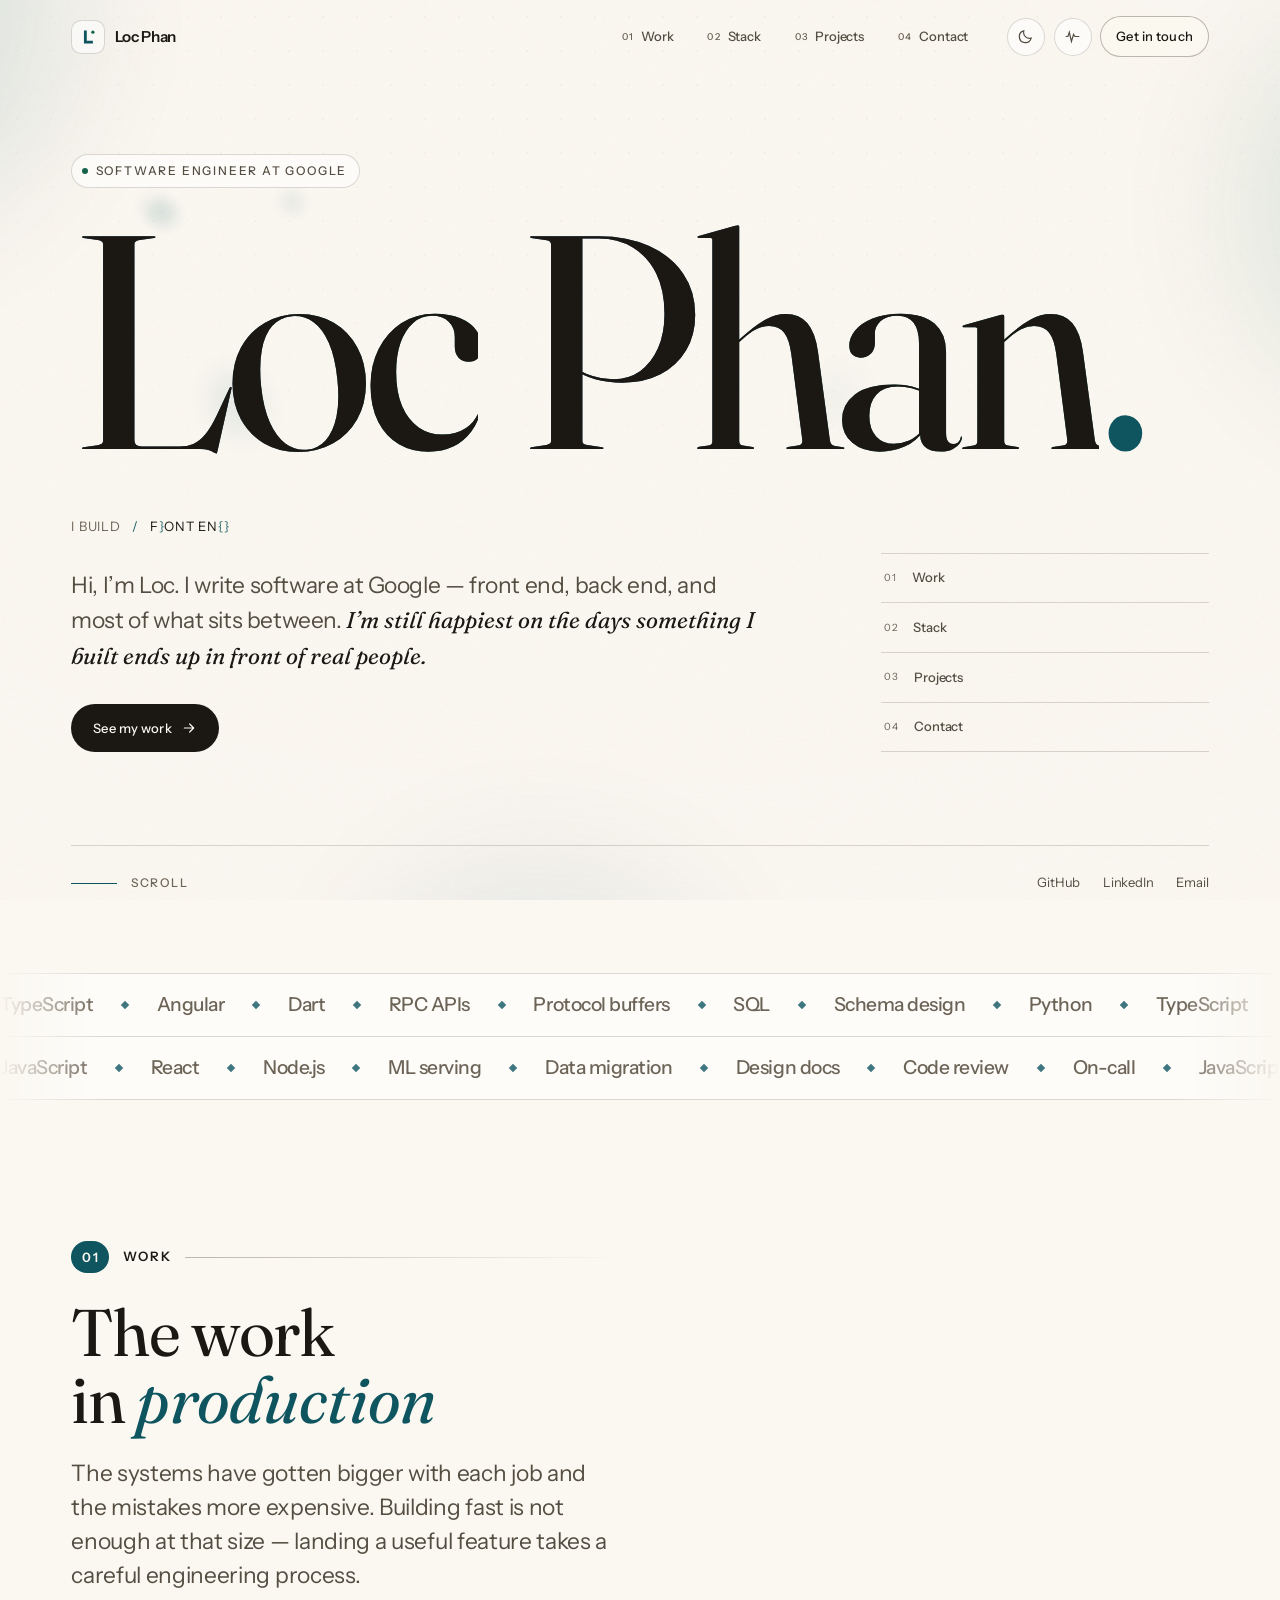
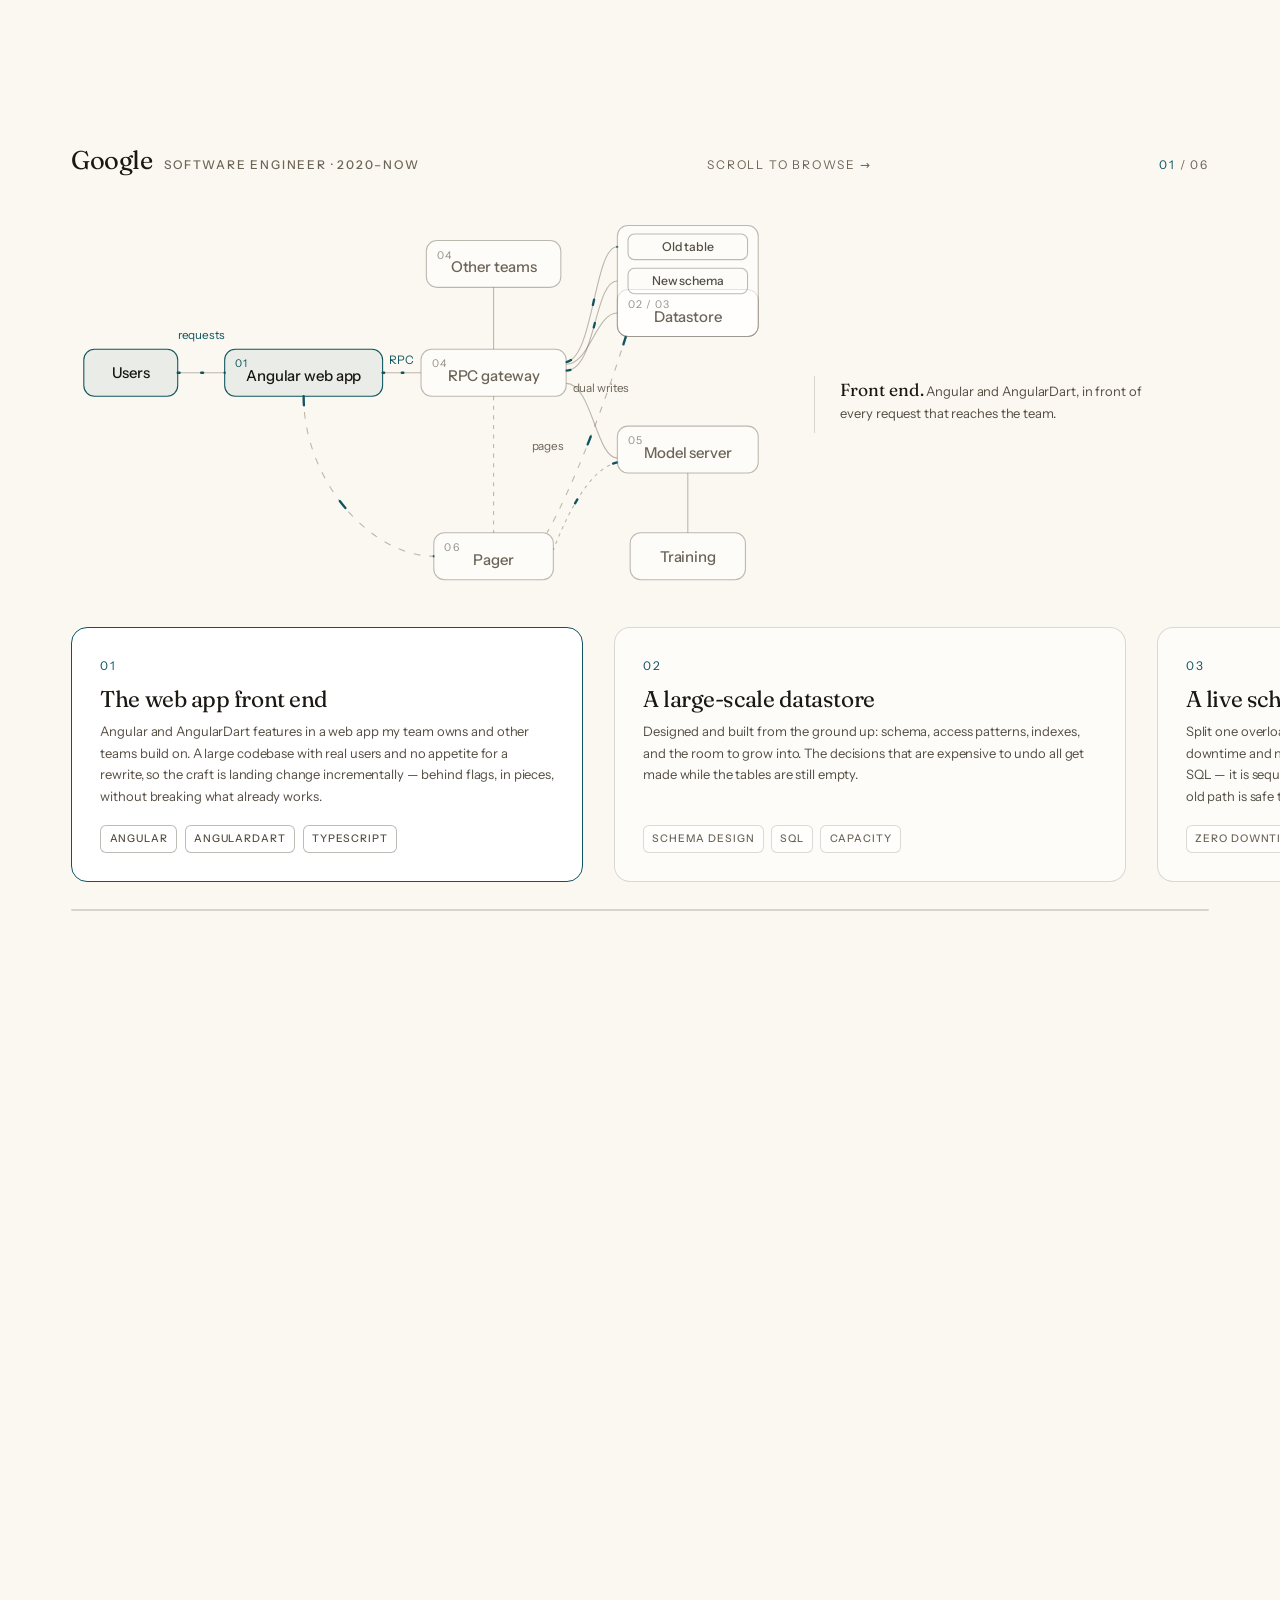
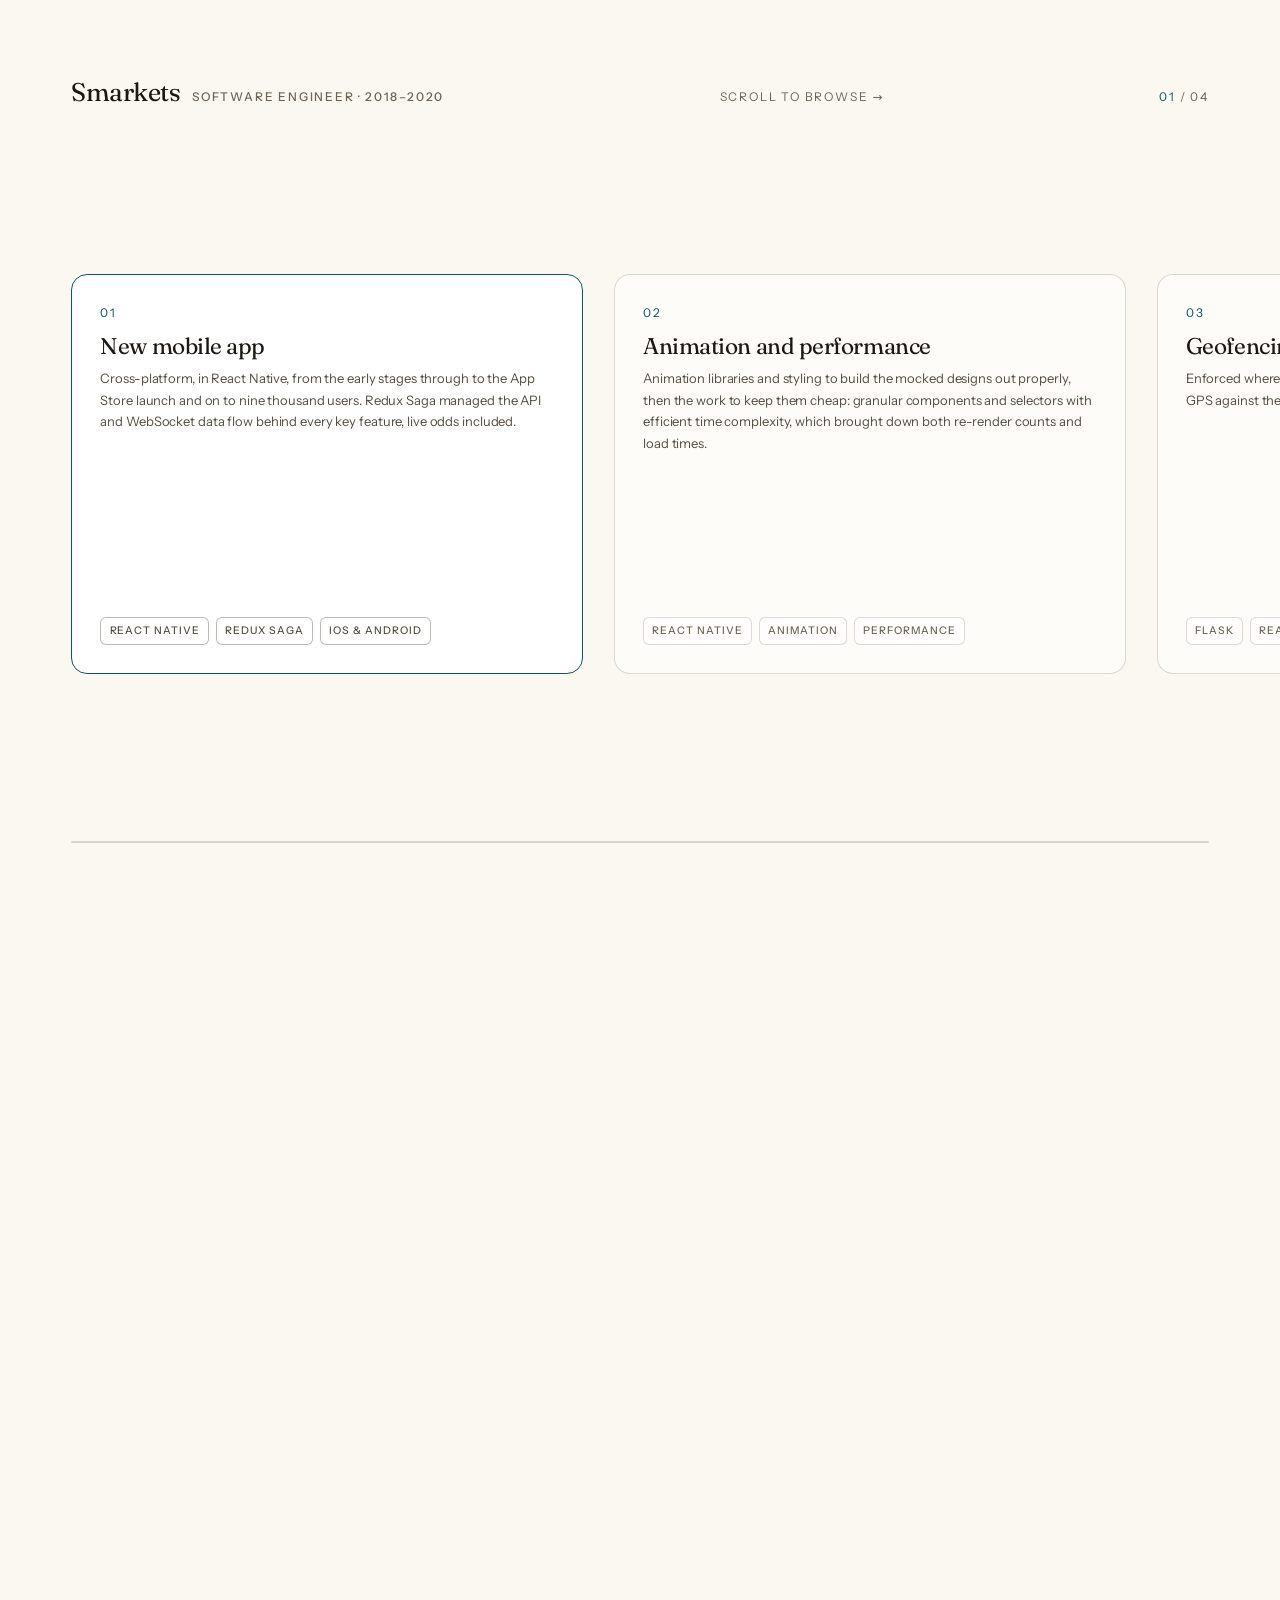
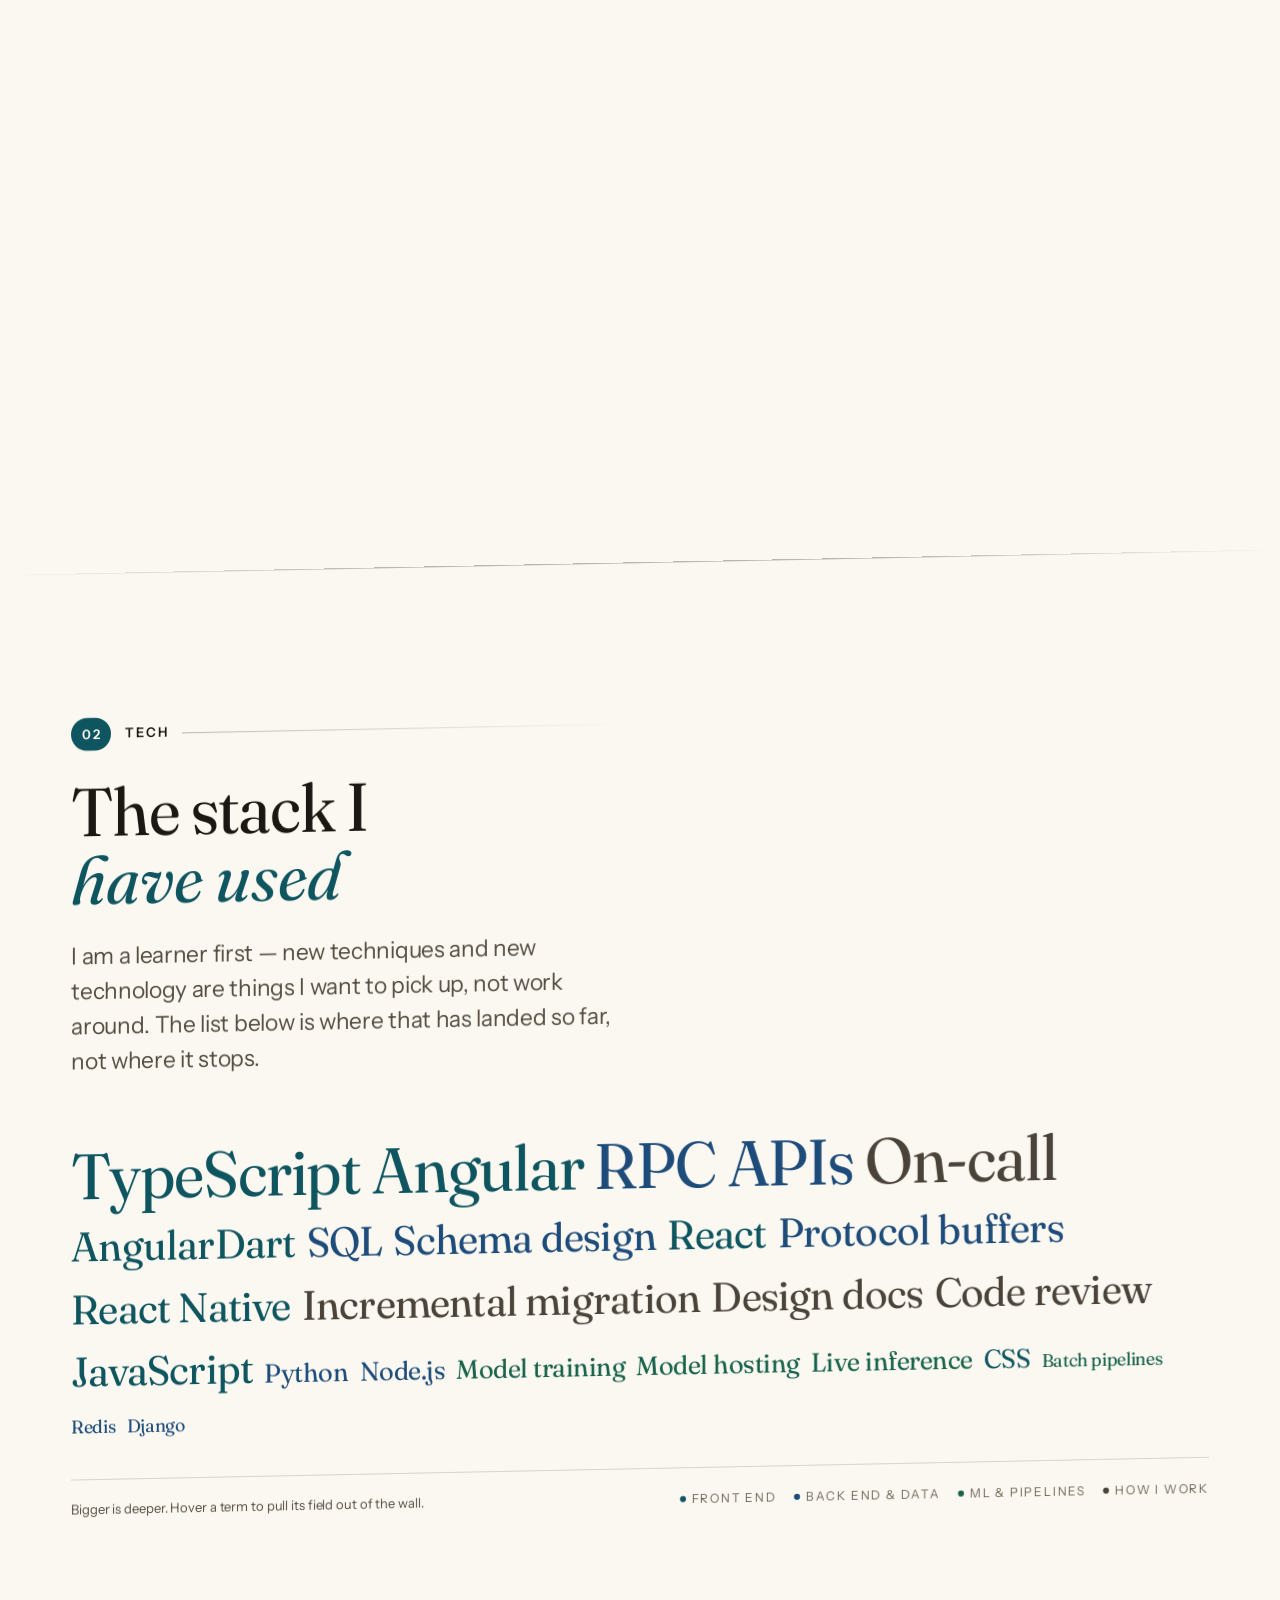
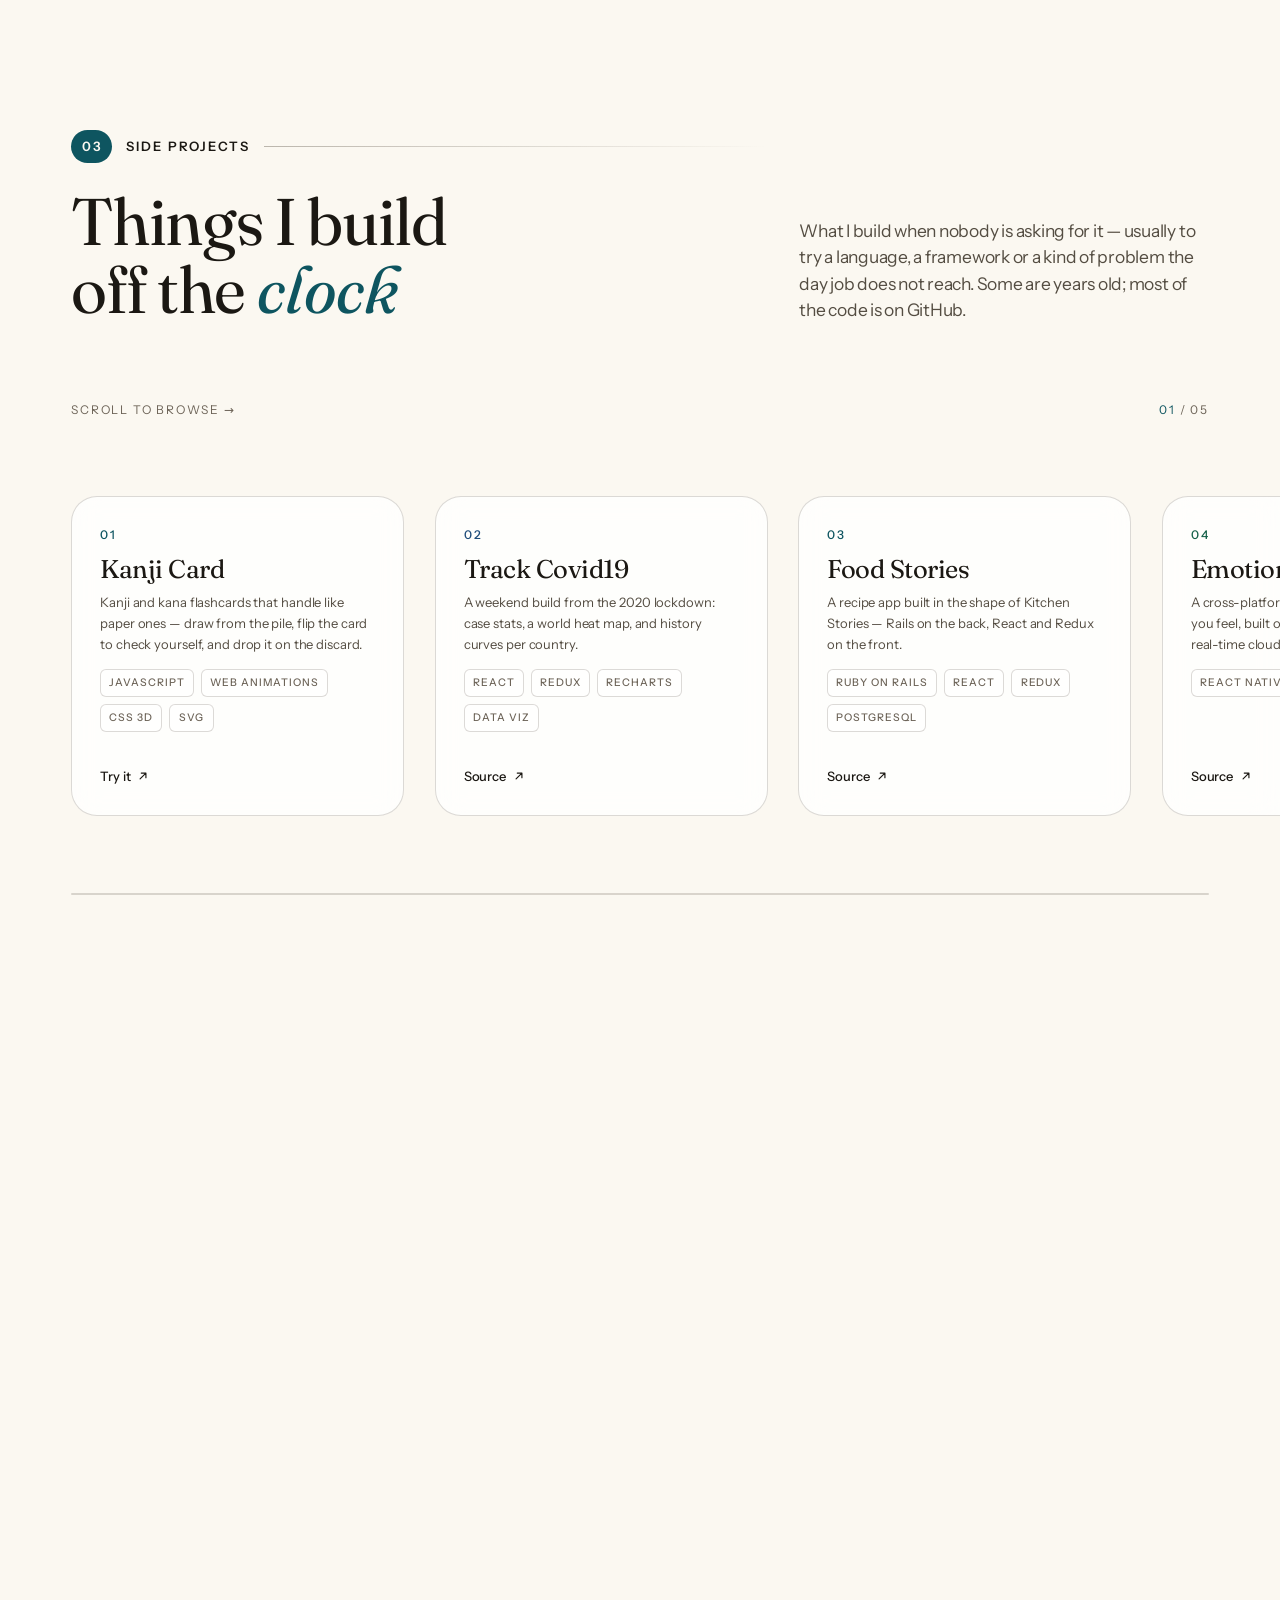
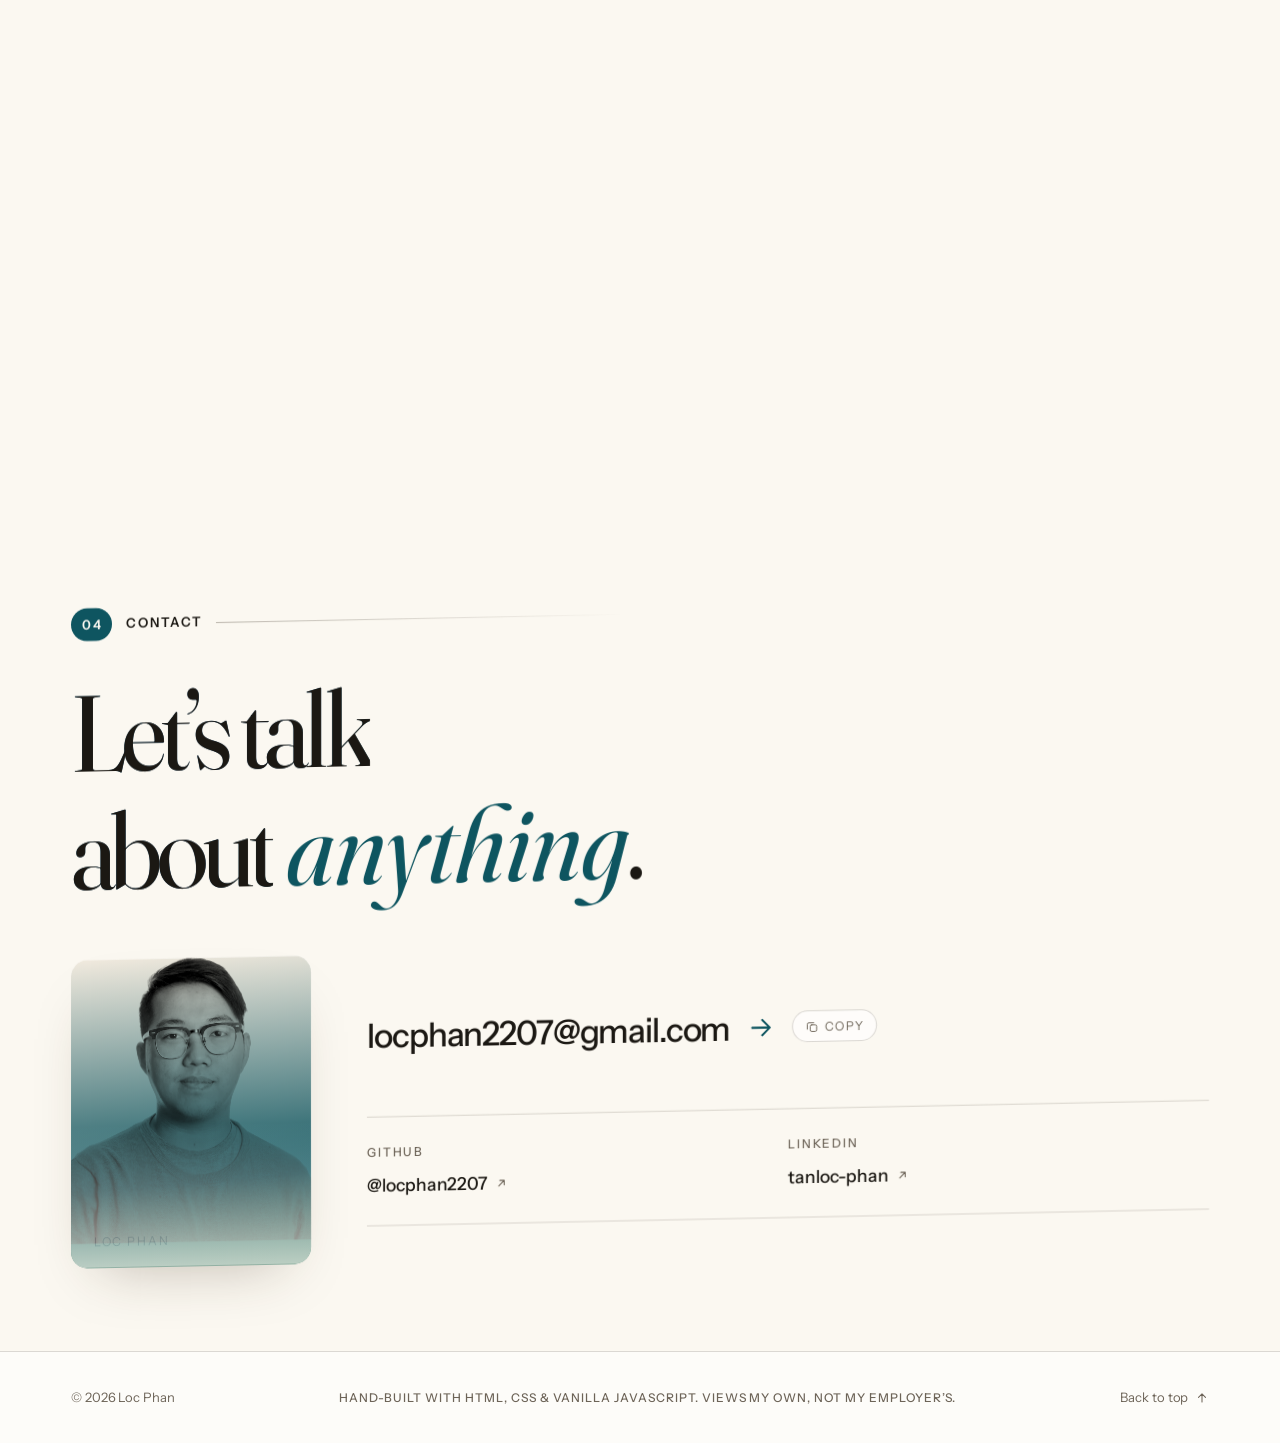
==== commit fbe25f63: "Retitle the side projects section to "Things I build off the clock" Co-Authored-By: Claude Opus 5.5 " ====
--- a/index.html
+++ b/index.html
@@ -557,7 +557,7 @@
     </div>
   </section>
 
-  <!-- ── Side projects — made on my own time ──────────────────────────── -->
+  <!-- ── Side projects — things I build off the clock ────────────────────── -->
   <section class="section section--rail" id="projects">
     <!-- Full bleed on purpose: the rail is clipped to the viewport and its
          own padding lines the first card up with the shell. Nested inside
@@ -570,7 +570,7 @@
         <header class="secHead secHead--rail reveal" data-reveal>
           <div class="secHead__lead">
             <p class="secHead__idx"><span class="secHead__no">03</span> Side projects</p>
-            <h2 class="secHead__title">Made on my own <em>time</em></h2>
+            <h2 class="secHead__title">Things I build off the <em>clock</em></h2>
           </div>
           <p class="secHead__note" data-words>What I build when nobody is asking for it &mdash; usually to try a language, a framework or a kind of problem the day job does not reach. Some are years old; most of the code is on GitHub.</p>
         </header>
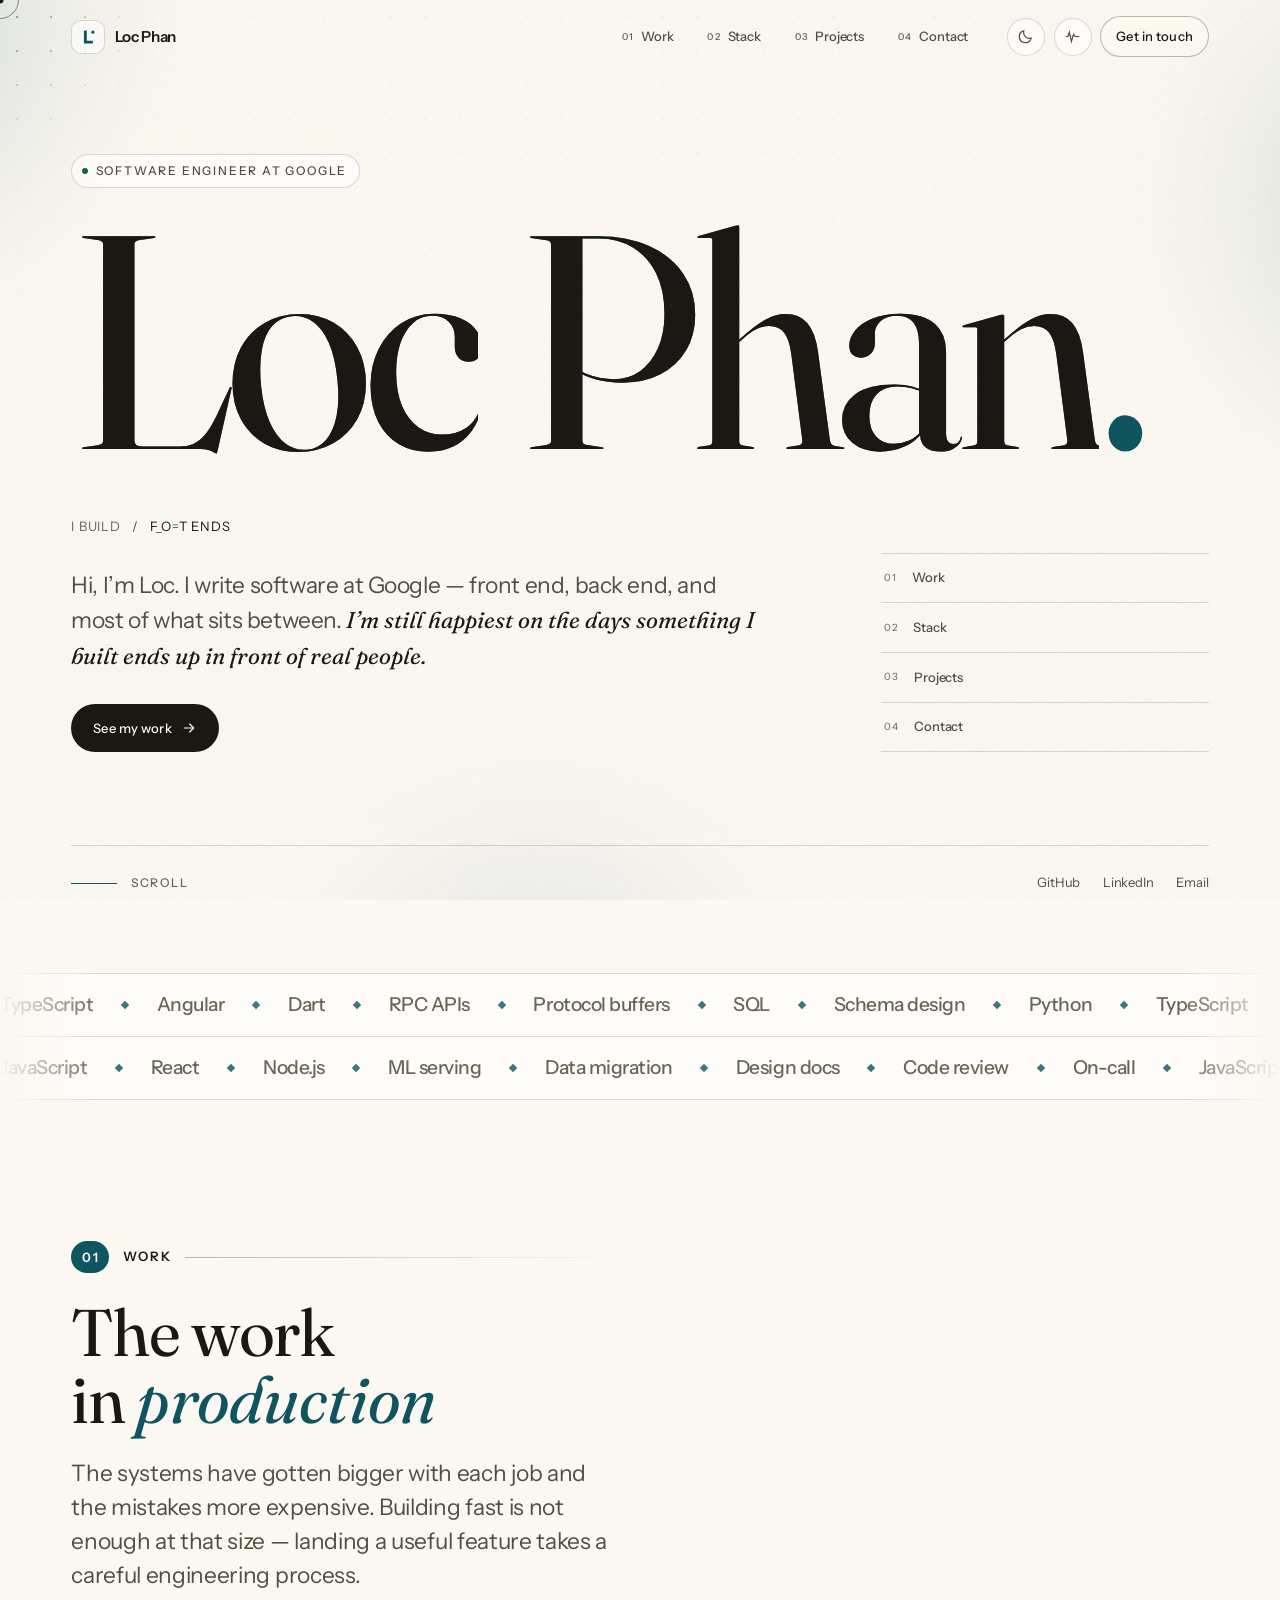
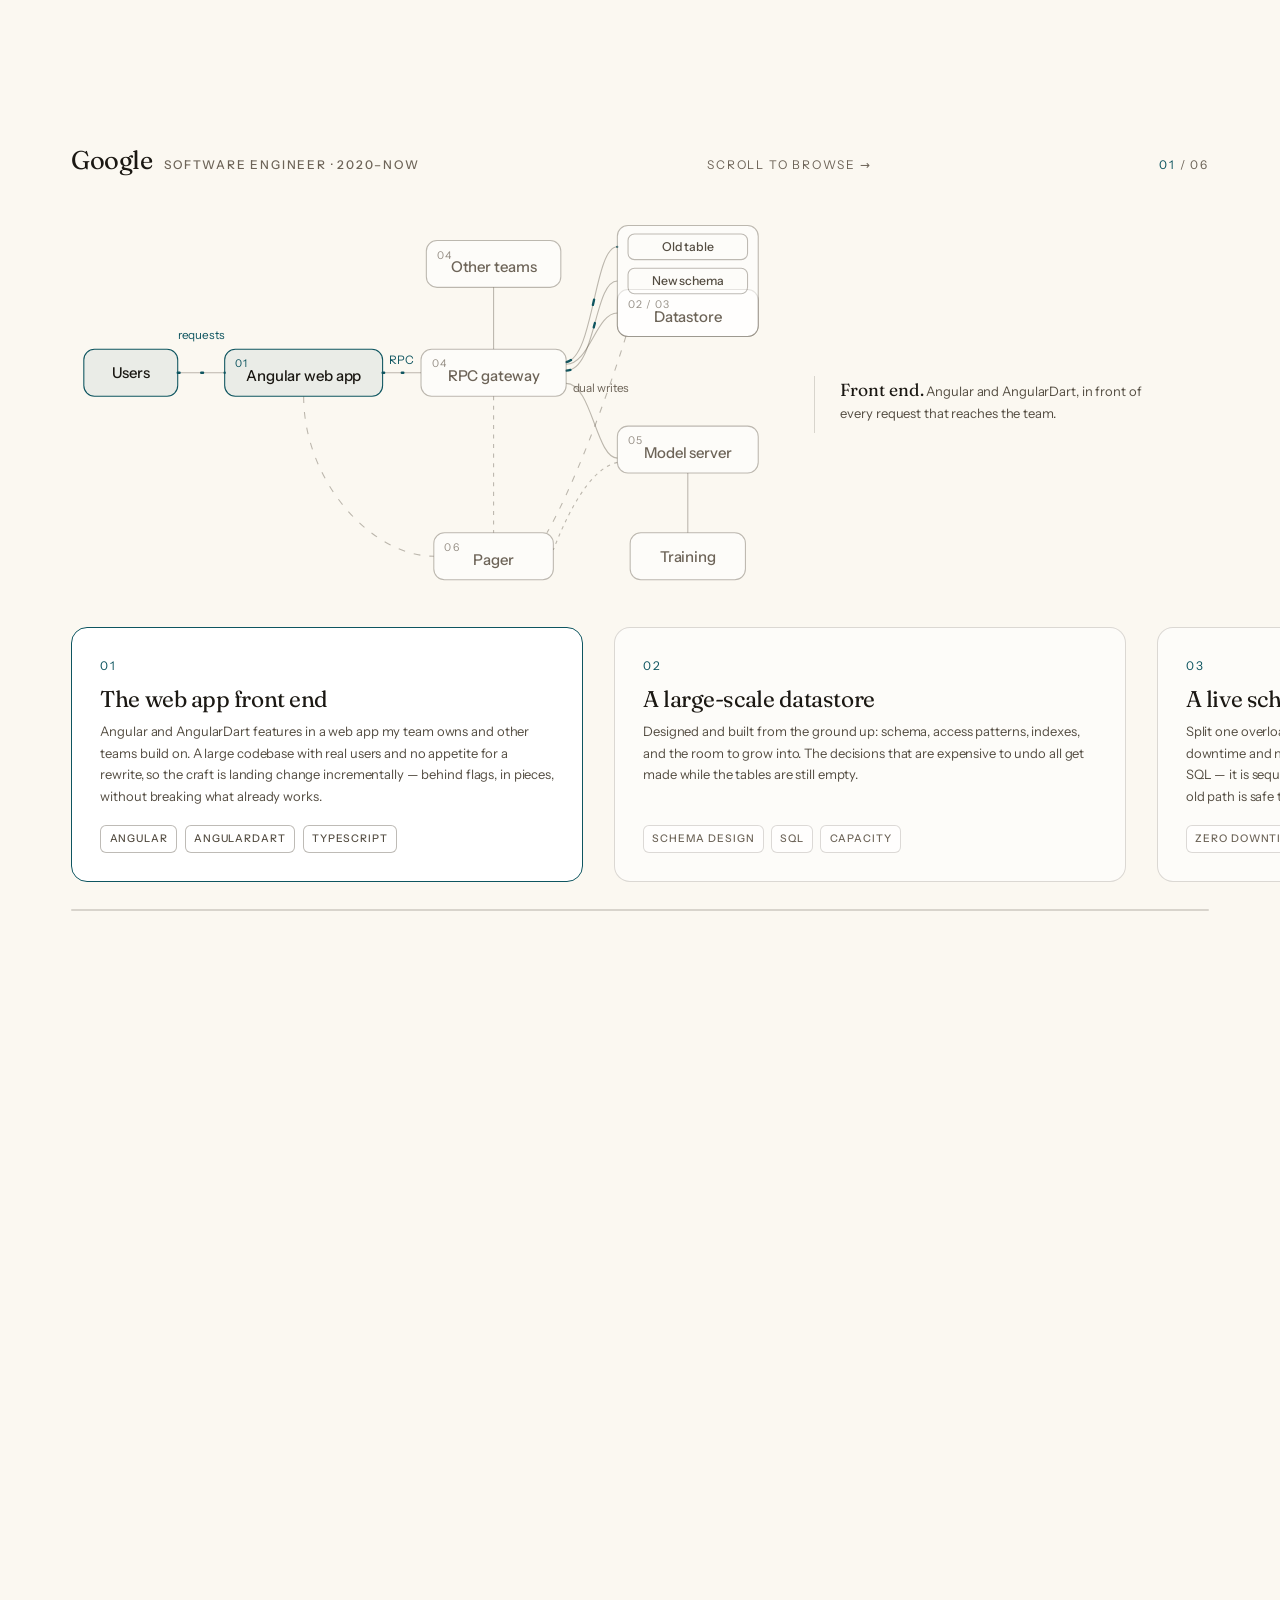
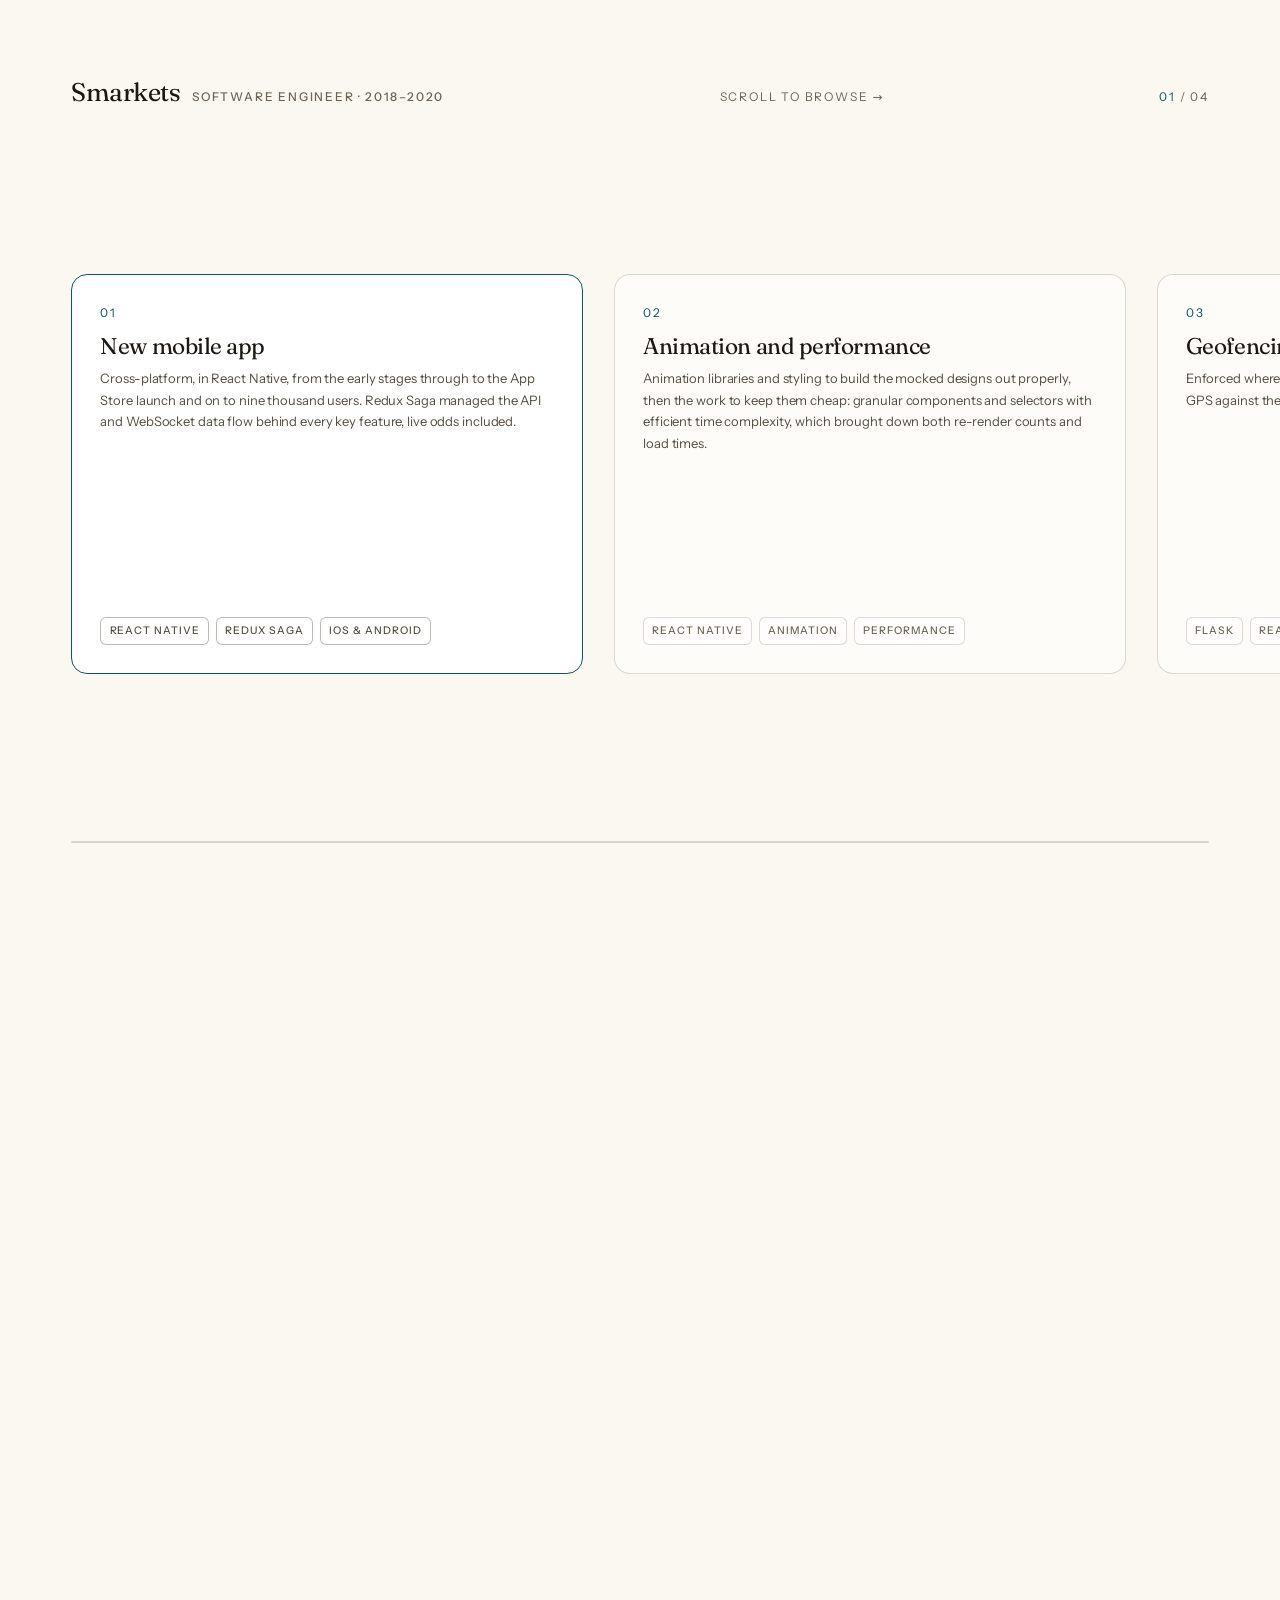
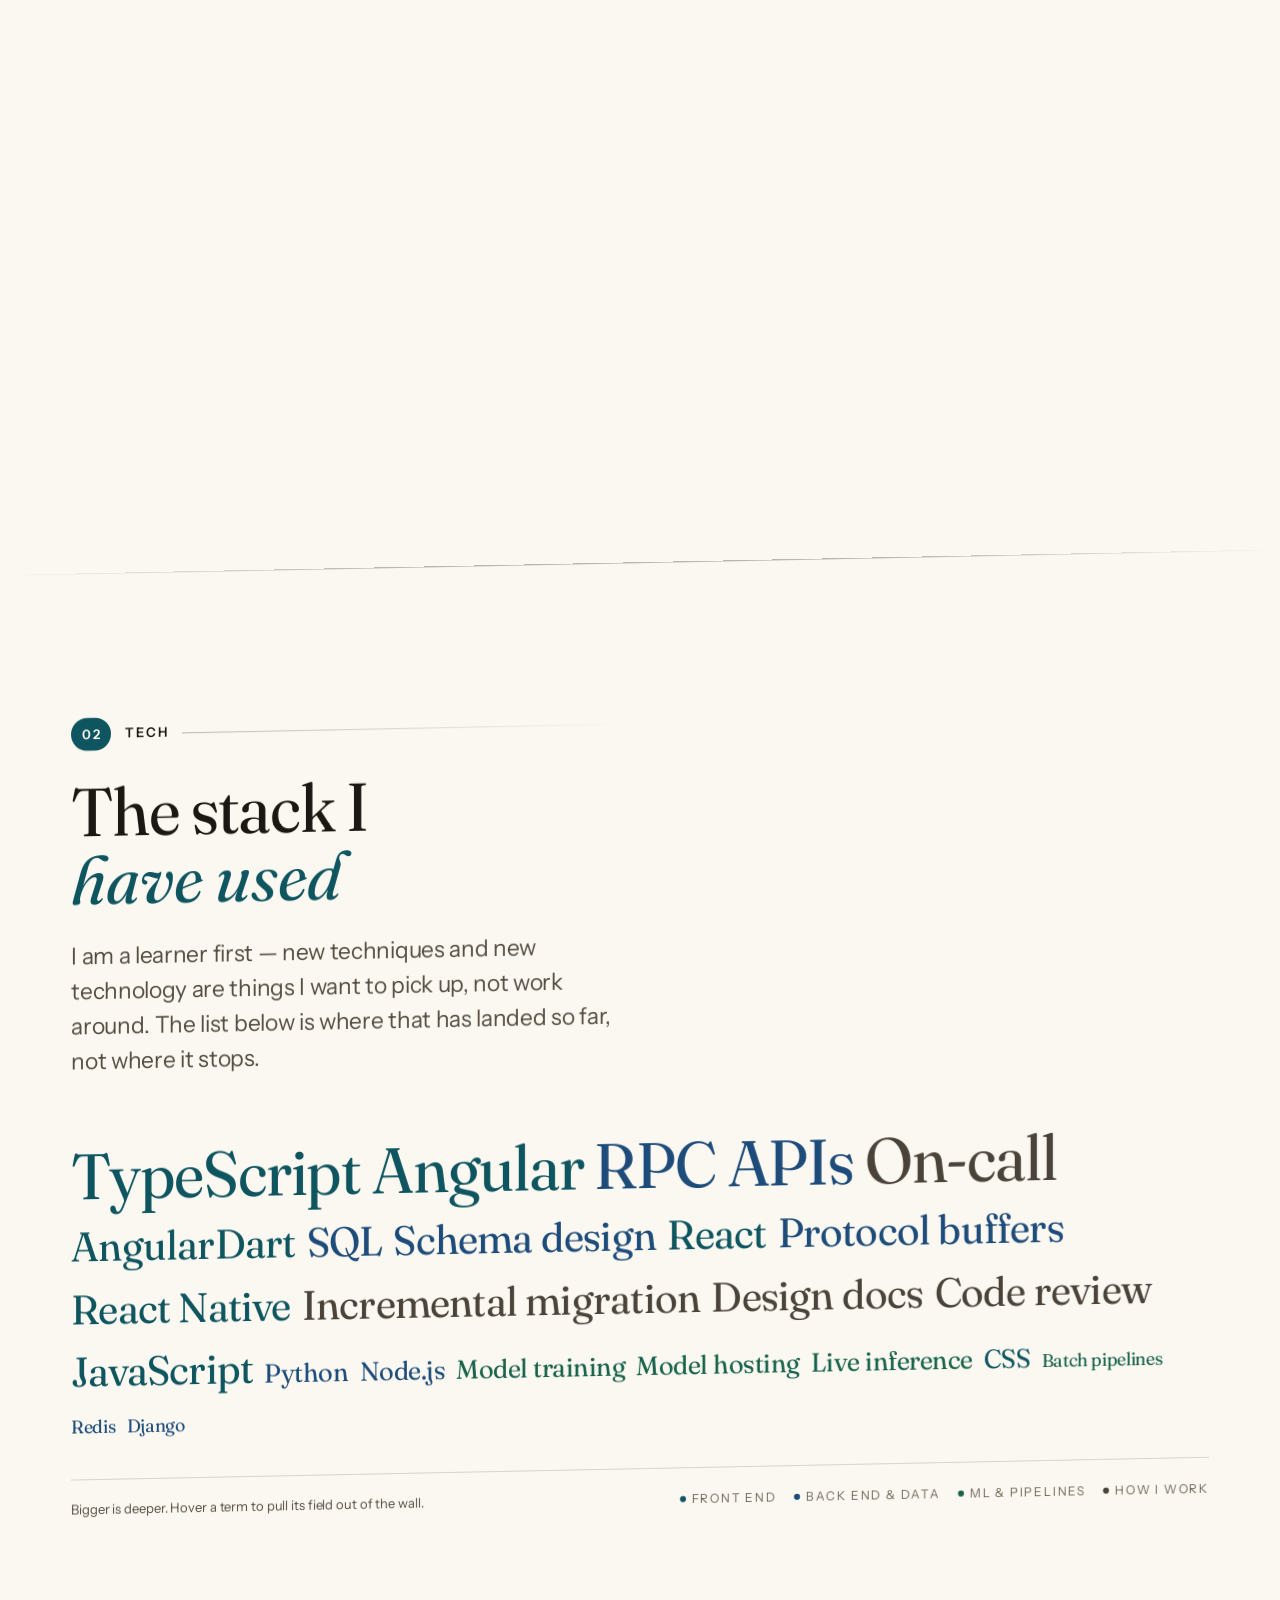
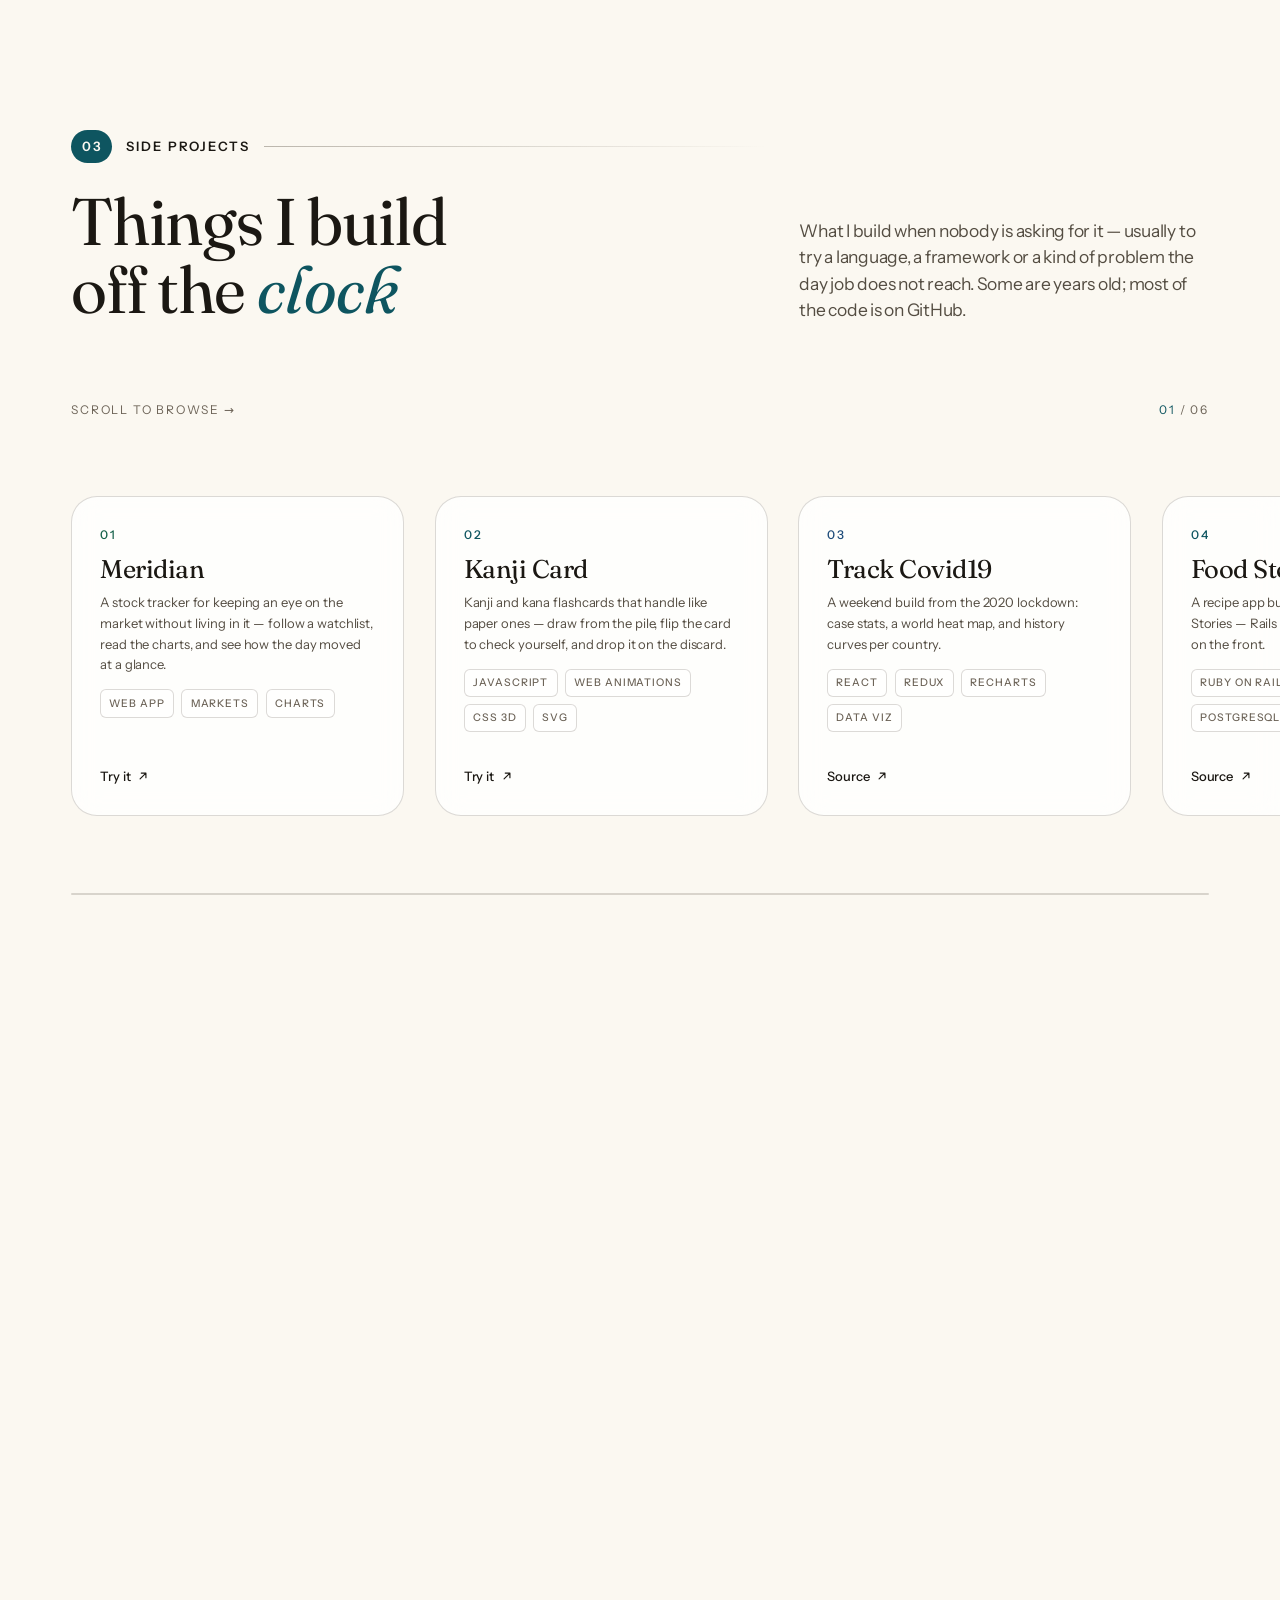
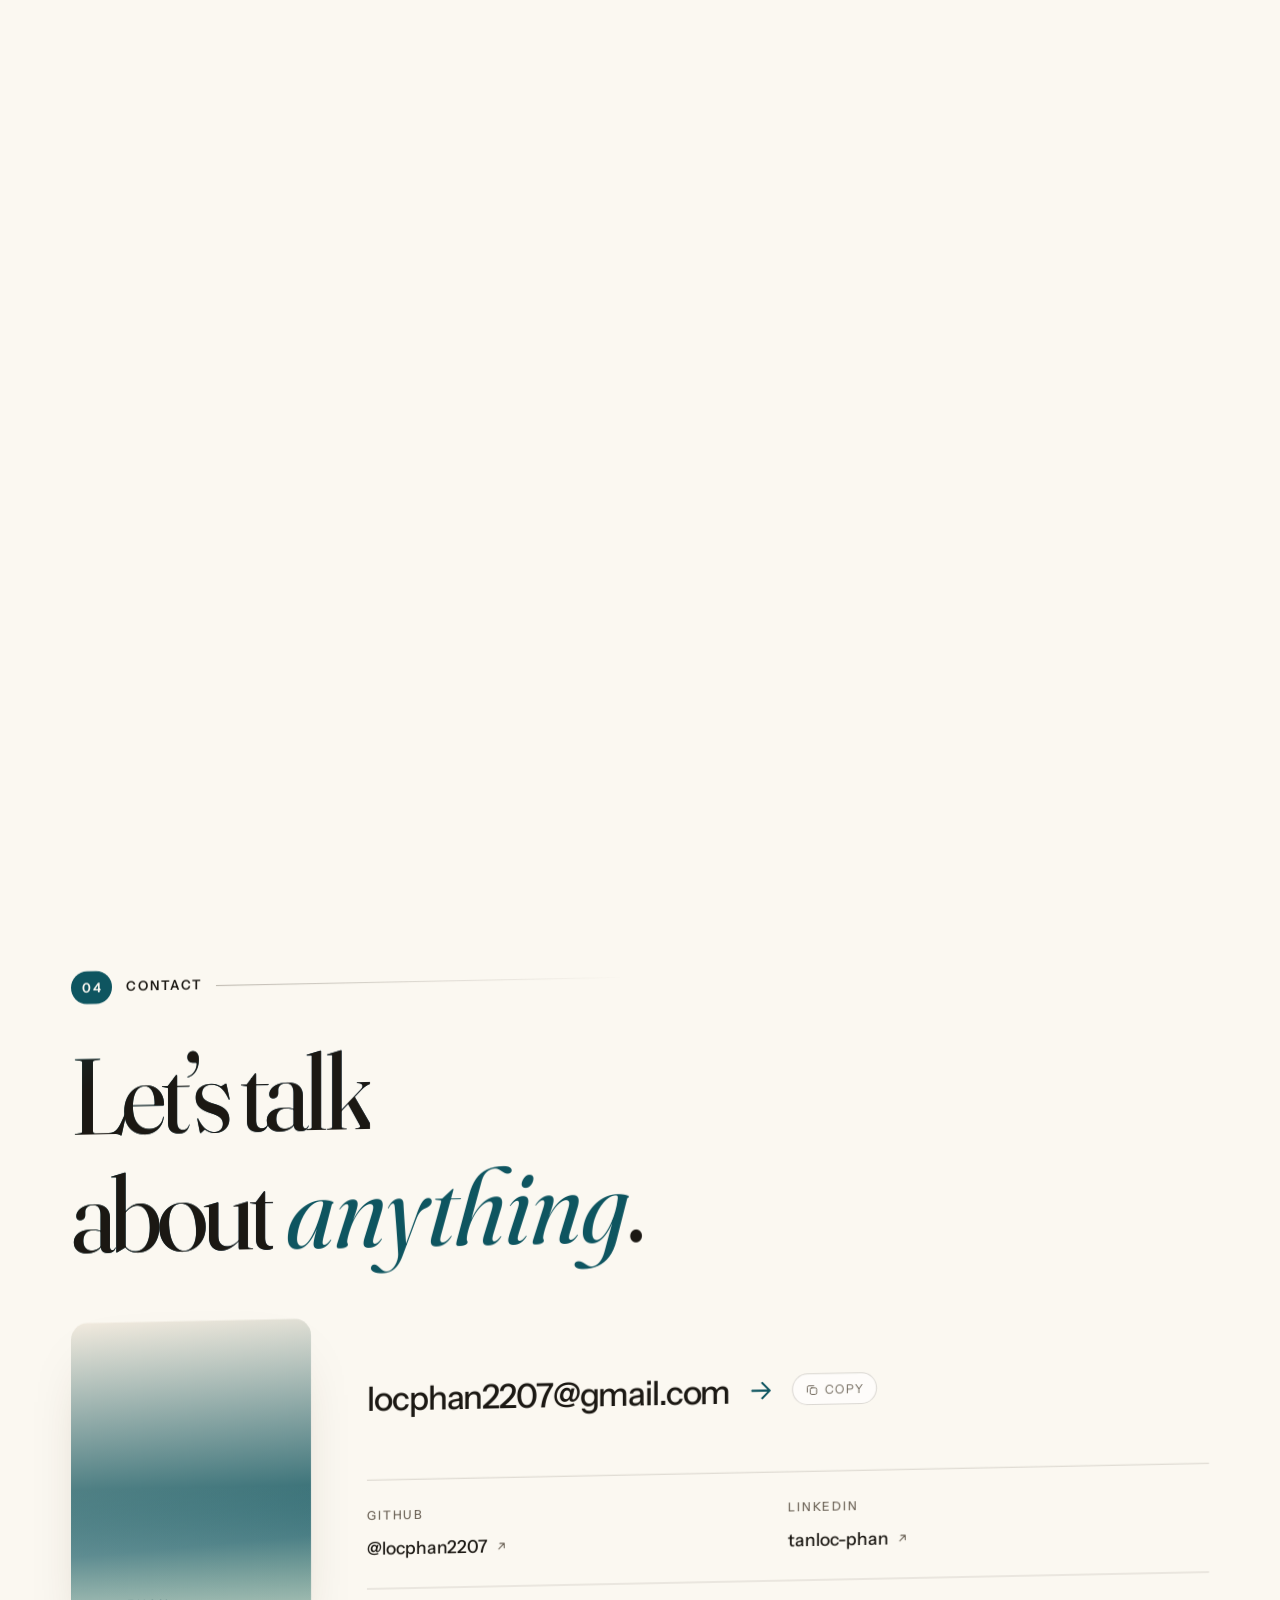
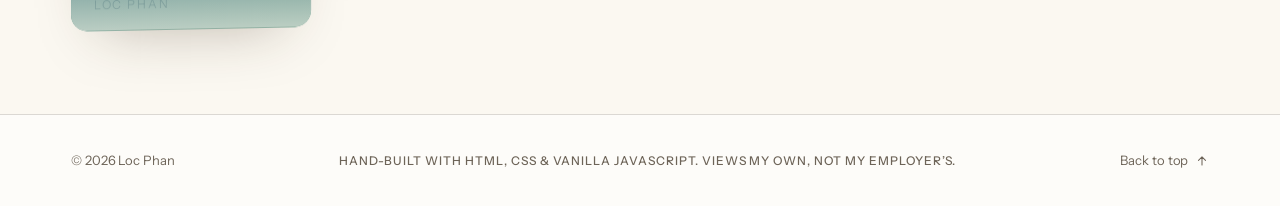
==== commit 8983db65: "Add Meridian to the side projects rail" ====
--- a/index.html
+++ b/index.html
@@ -576,14 +576,28 @@
         </header>
         <div class="gallery__bar">
           <span class="gallery__label"><i data-hint="scroll">Scroll to browse</i><i data-hint="swipe">Swipe to browse</i></span>
-          <span class="gallery__count" aria-hidden="true"><i id="railNow">01</i> / 05</span>
+          <span class="gallery__count" aria-hidden="true"><i id="railNow">01</i> / 06</span>
         </div>
         <ol class="gallery__rail" id="rail">
+          <li class="card" style="--accent: var(--jade)">
+            <span class="card__glow" aria-hidden="true"></span>
+            <a class="card__link" href="https://meridianstock.app" target="_blank" rel="noopener" data-cursor="view">
+              <div class="card__body">
+                <span class="card__idx">01<i></i></span>
+                <h3 class="card__title">Meridian</h3>
+                <p class="card__desc">A stock tracker for keeping an eye on the market without living in it &mdash; follow a watchlist, read the charts, and see how the day moved at a glance.</p>
+                <ul class="tags"><li>Web app</li><li>Markets</li><li>Charts</li></ul>
+                <span class="card__cta">Try it
+                  <svg viewBox="0 0 24 24" aria-hidden="true"><path d="M7 17 17 7M9 7h8v8"/></svg>
+                </span>
+              </div>
+            </a>
+          </li>
           <li class="card" style="--accent: var(--ember)">
             <span class="card__glow" aria-hidden="true"></span>
             <a class="card__link" href="https://kanjicard.app" target="_blank" rel="noopener" data-cursor="view">
               <div class="card__body">
-                <span class="card__idx">01<i></i></span>
+                <span class="card__idx">02<i></i></span>
                 <h3 class="card__title">Kanji&nbsp;Card</h3>
                 <p class="card__desc">Kanji and kana flashcards that handle like paper ones &mdash; draw from the pile, flip the card to check yourself, and drop it on the discard.</p>
                 <ul class="tags"><li>JavaScript</li><li>Web Animations</li><li>CSS 3D</li><li>SVG</li></ul>
@@ -597,7 +611,7 @@
             <span class="card__glow" aria-hidden="true"></span>
             <a class="card__link" href="https://github.com/locphan2207/track-covid19" target="_blank" rel="noopener" data-cursor="view">
               <div class="card__body">
-                <span class="card__idx">02<i></i></span>
+                <span class="card__idx">03<i></i></span>
                 <h3 class="card__title">Track&nbsp;Covid19</h3>
                 <p class="card__desc">A weekend build from the 2020 lockdown: case stats, a world heat map, and history curves per country.</p>
                 <ul class="tags"><li>React</li><li>Redux</li><li>Recharts</li><li>Data viz</li></ul>
@@ -611,7 +625,7 @@
             <span class="card__glow" aria-hidden="true"></span>
             <a class="card__link" href="https://github.com/locphan2207/Food-Stories" target="_blank" rel="noopener" data-cursor="view">
               <div class="card__body">
-                <span class="card__idx">03<i></i></span>
+                <span class="card__idx">04<i></i></span>
                 <h3 class="card__title">Food&nbsp;Stories</h3>
                 <p class="card__desc">A recipe app built in the shape of Kitchen Stories &mdash; Rails on the back, React and Redux on the front.</p>
                 <ul class="tags"><li>Ruby on Rails</li><li>React</li><li>Redux</li><li>PostgreSQL</li></ul>
@@ -625,7 +639,7 @@
             <span class="card__glow" aria-hidden="true"></span>
             <a class="card__link" href="https://github.com/locphan2207/Emotion-Diary" target="_blank" rel="noopener" data-cursor="view">
               <div class="card__body">
-                <span class="card__idx">04<i></i></span>
+                <span class="card__idx">05<i></i></span>
                 <h3 class="card__title">Emotion&nbsp;Diary</h3>
                 <p class="card__desc">A cross-platform mobile app for tracking how you feel, built on React Native with Firebase real-time cloud services.</p>
                 <ul class="tags"><li>React Native</li><li>Firebase</li><li>Mobile</li></ul>
@@ -639,7 +653,7 @@
             <span class="card__glow" aria-hidden="true"></span>
             <a class="card__link" href="https://locphan2207.github.io/Data-block/" target="_blank" rel="noopener" data-cursor="view">
               <div class="card__body">
-                <span class="card__idx">05<i></i></span>
+                <span class="card__idx">06<i></i></span>
                 <h3 class="card__title">Data&nbsp;Block</h3>
                 <p class="card__desc">You shield a character from blocks of data falling out of the sky. Collision, gravity and force are hand-rolled &mdash; vanilla JavaScript and D3, no engine.</p>
                 <ul class="tags"><li>JavaScript</li><li>D3.js</li><li>Game physics</li></ul>
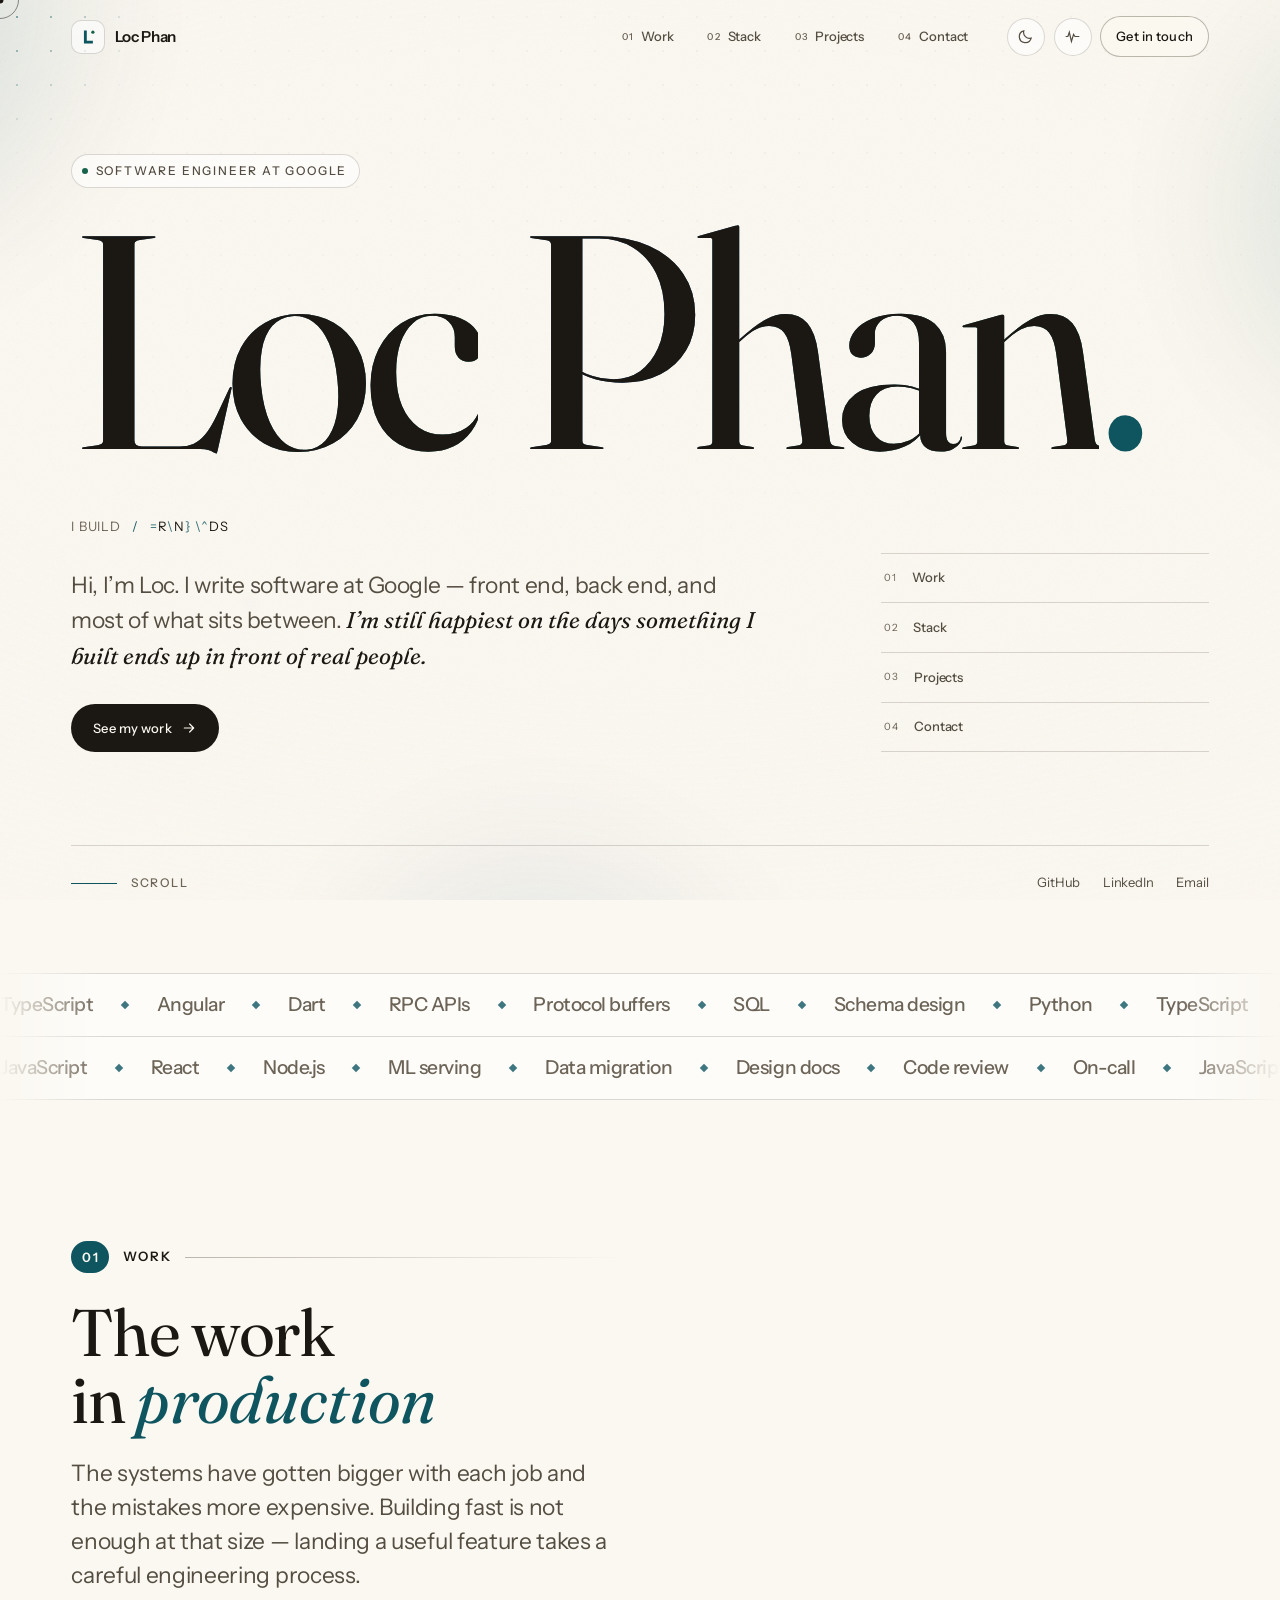
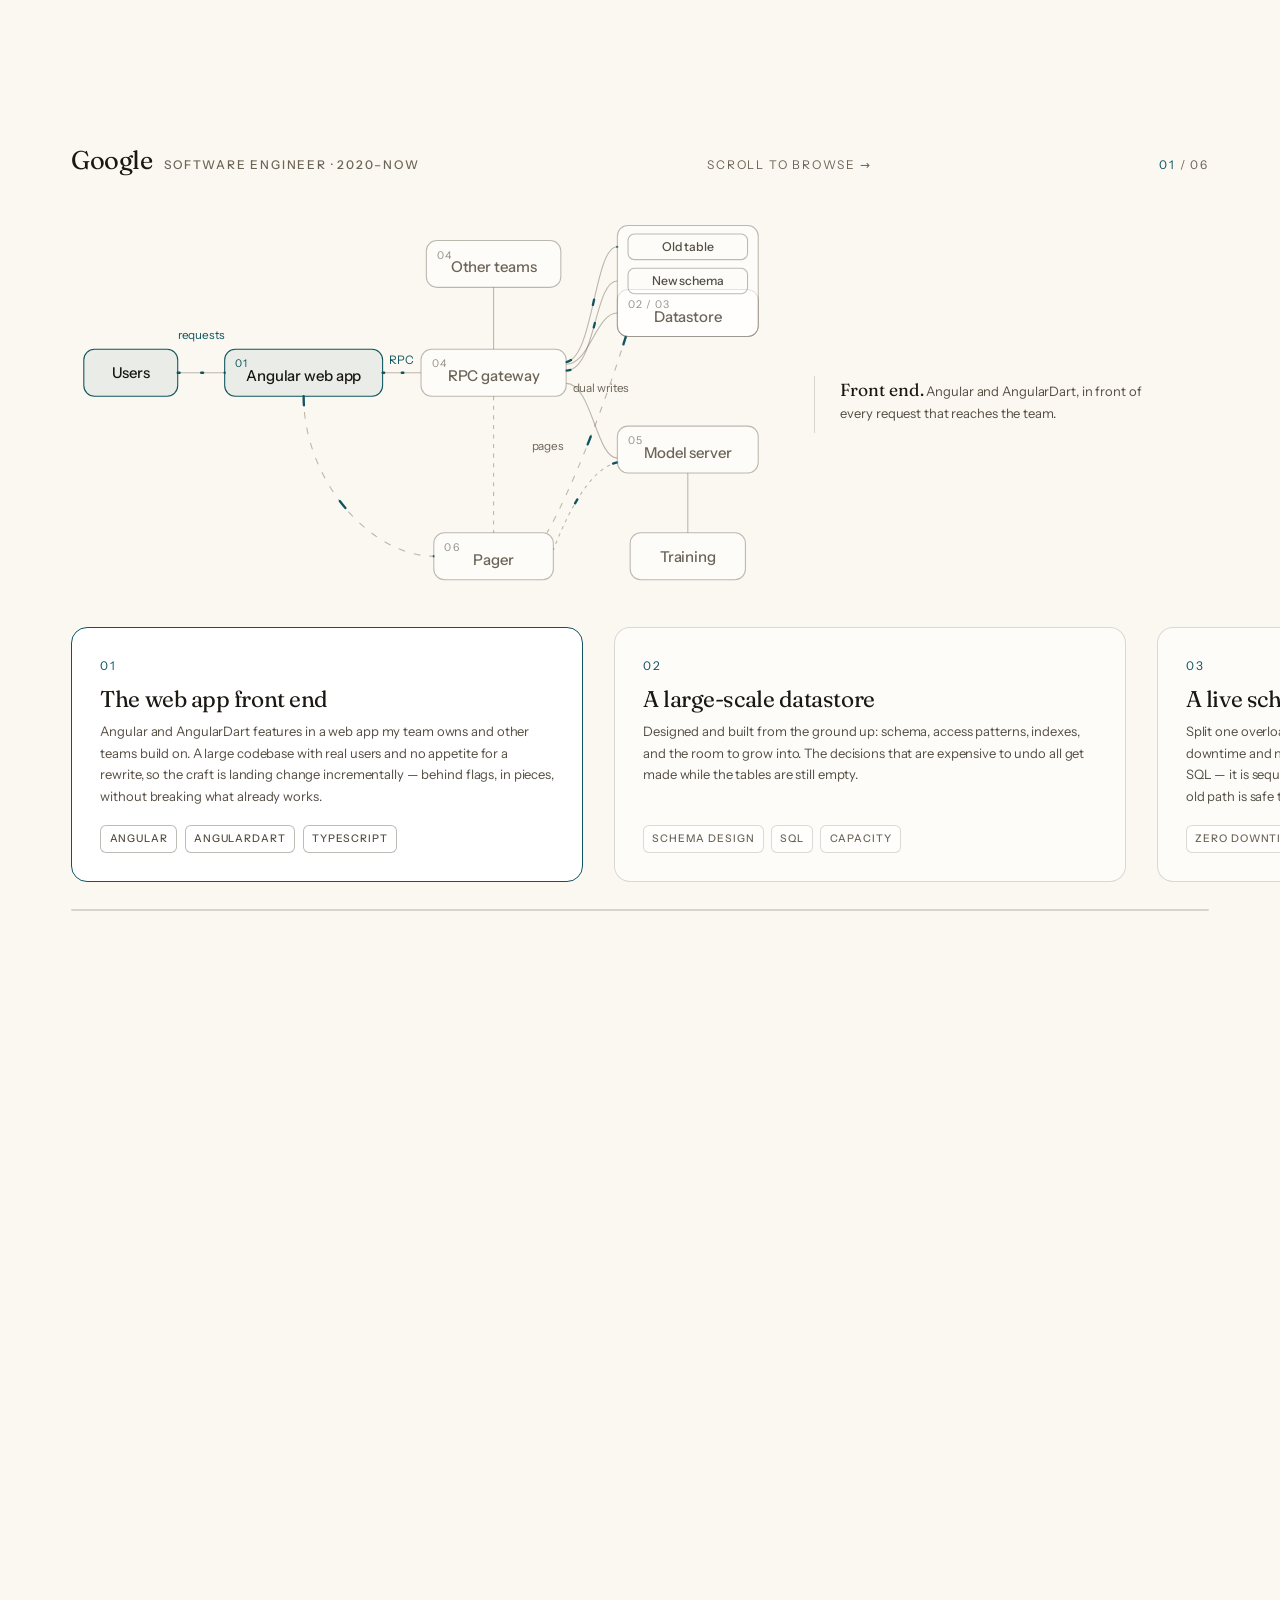
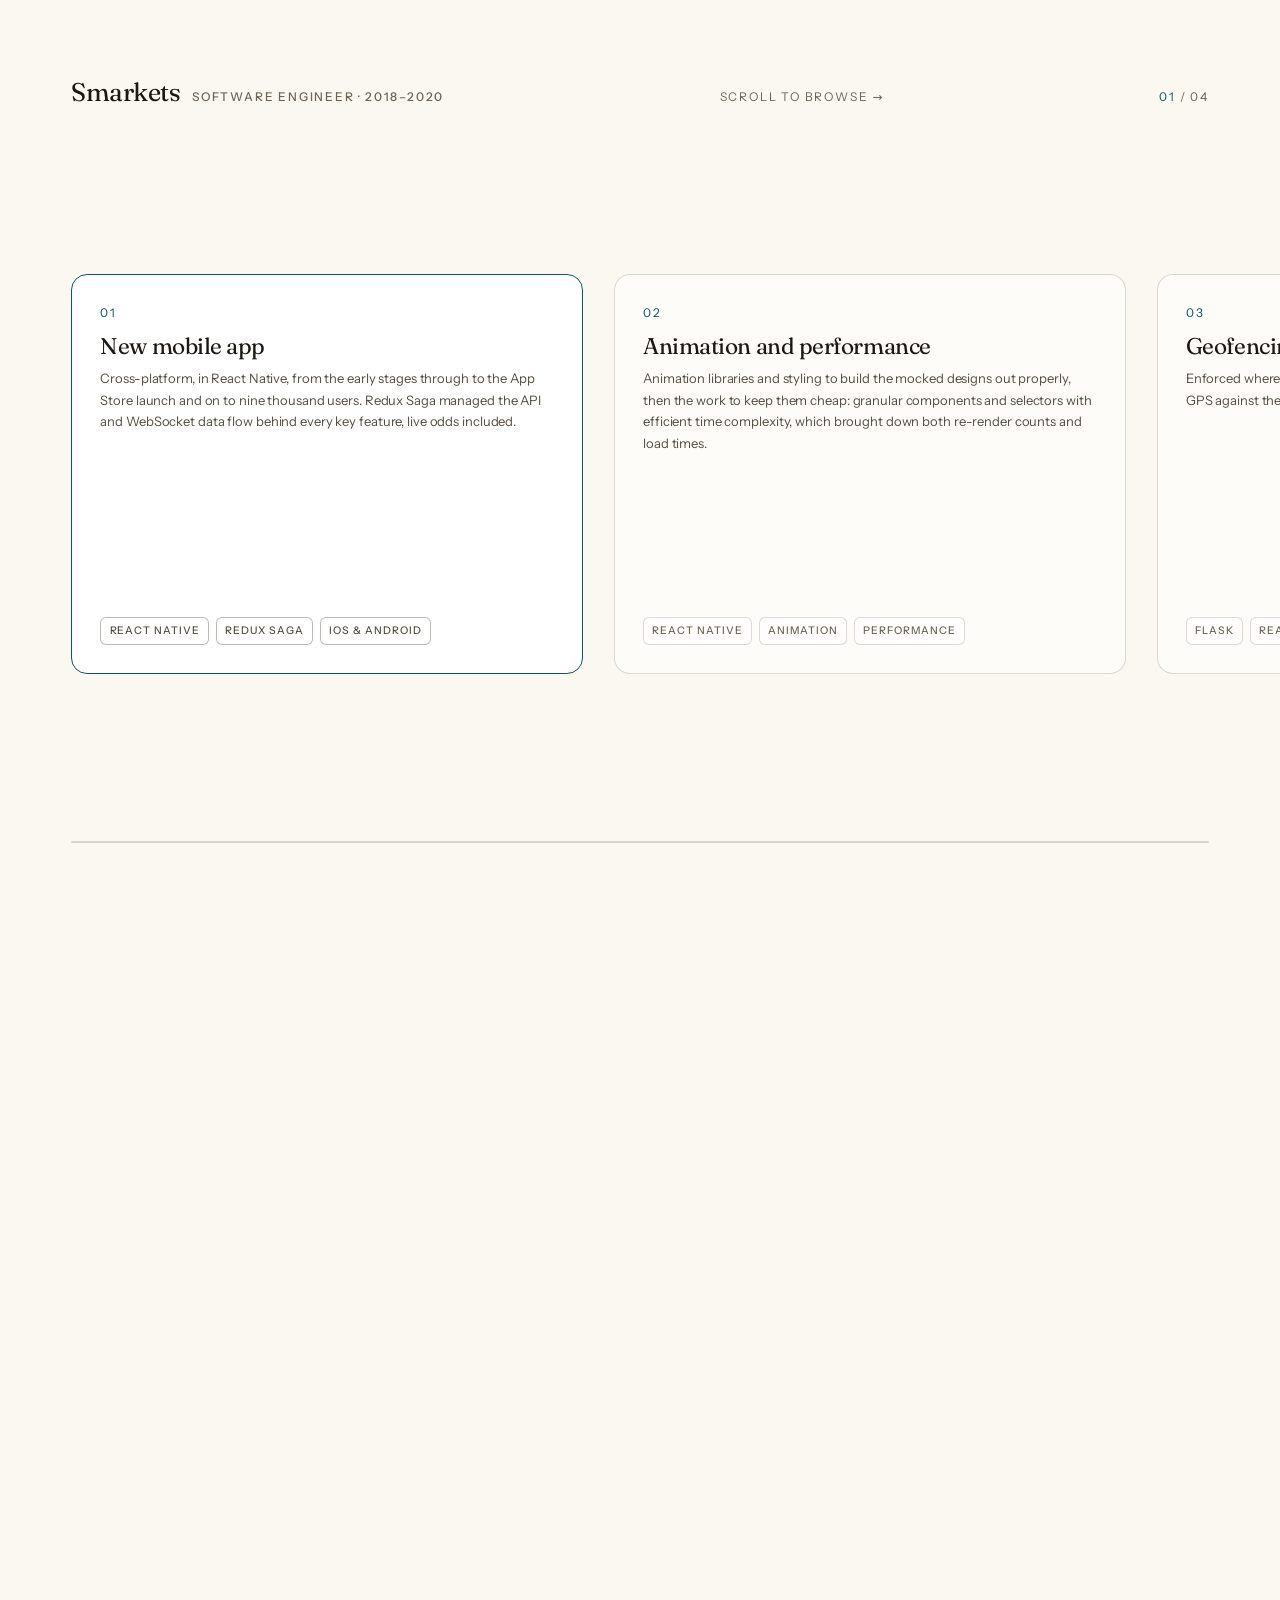
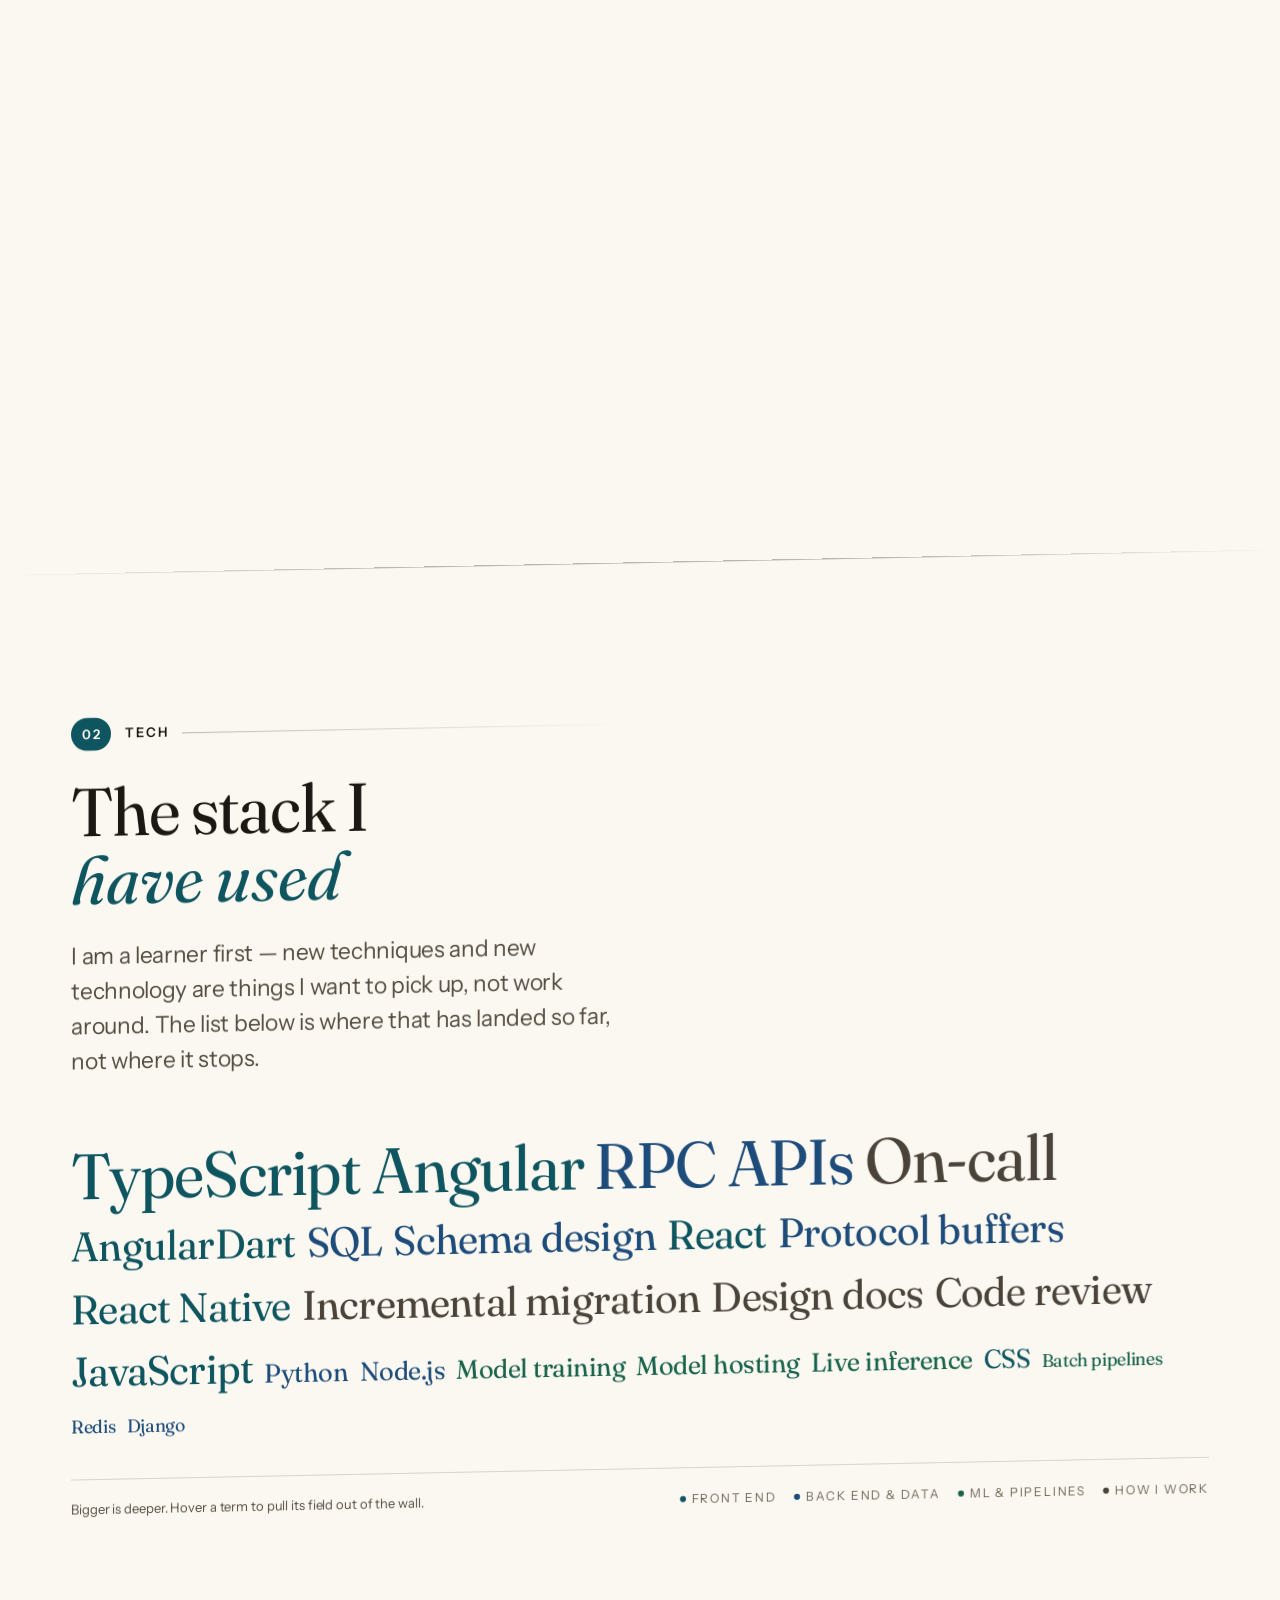
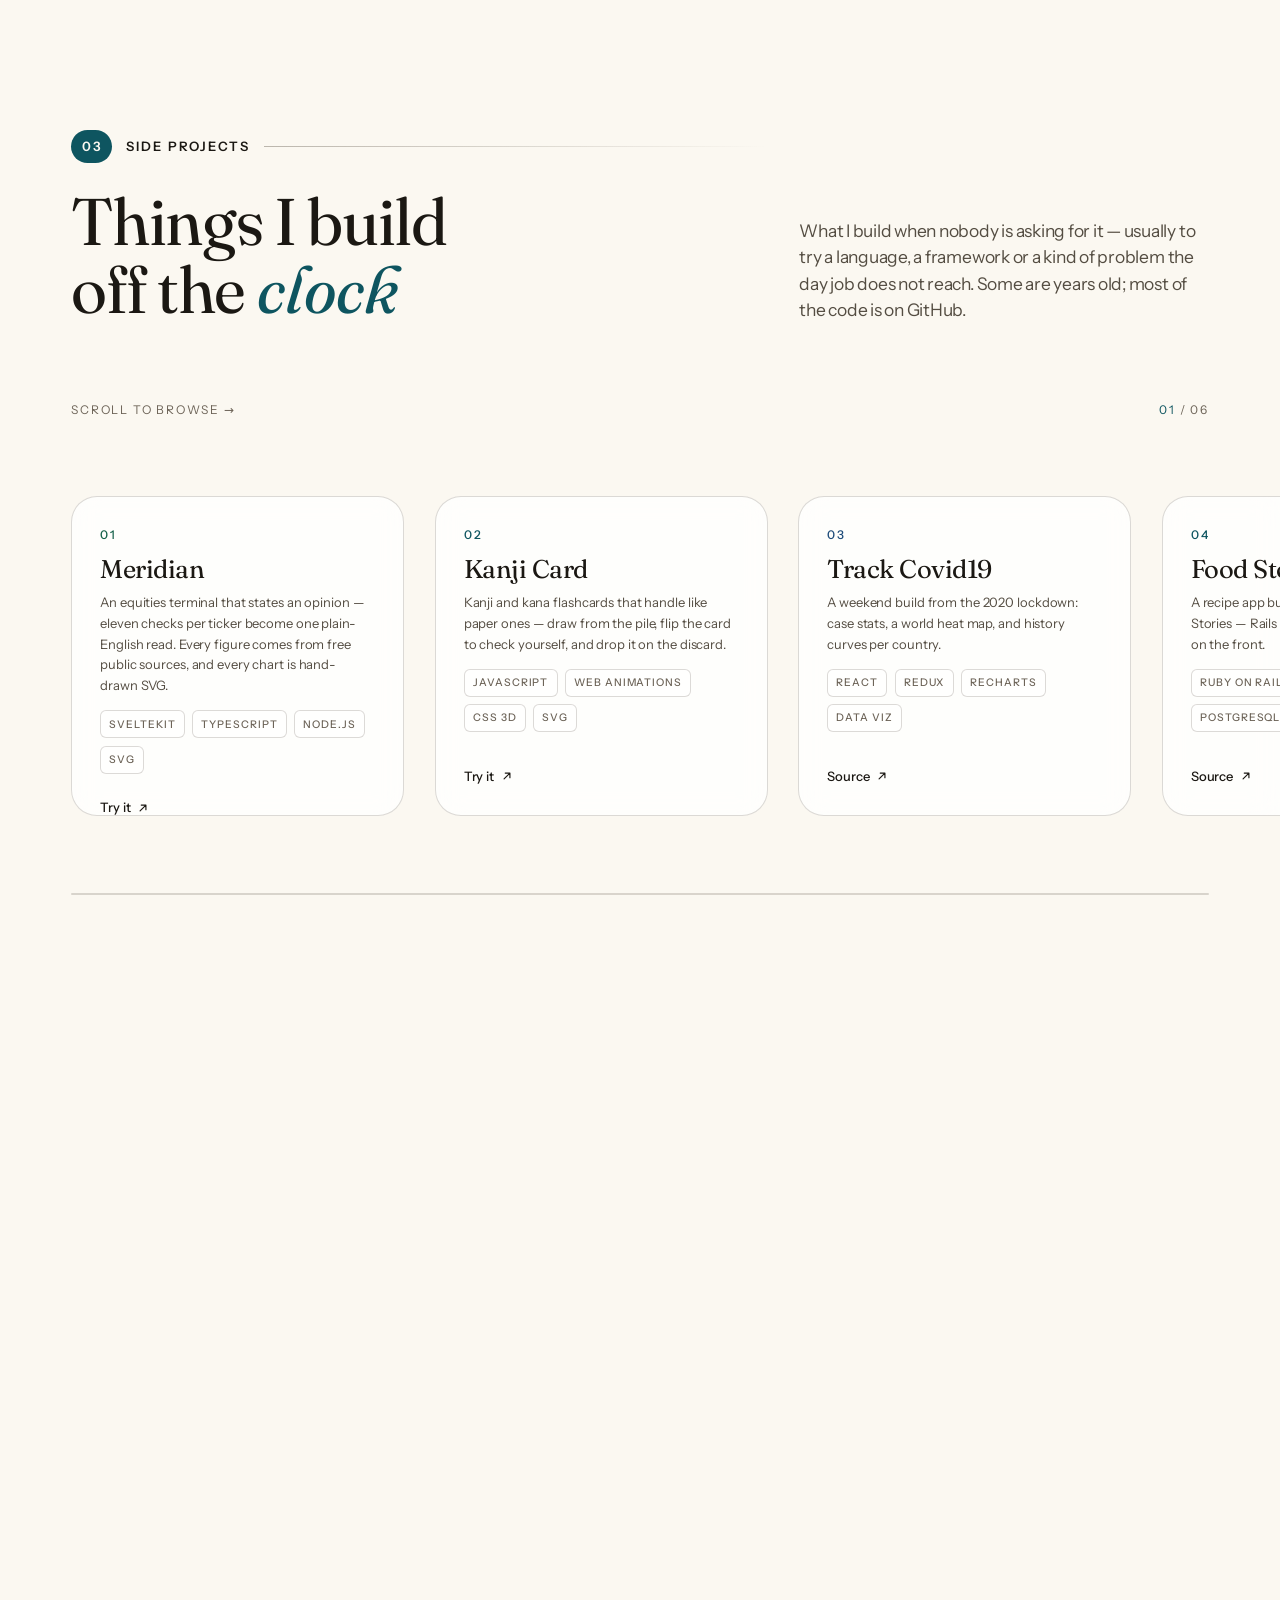
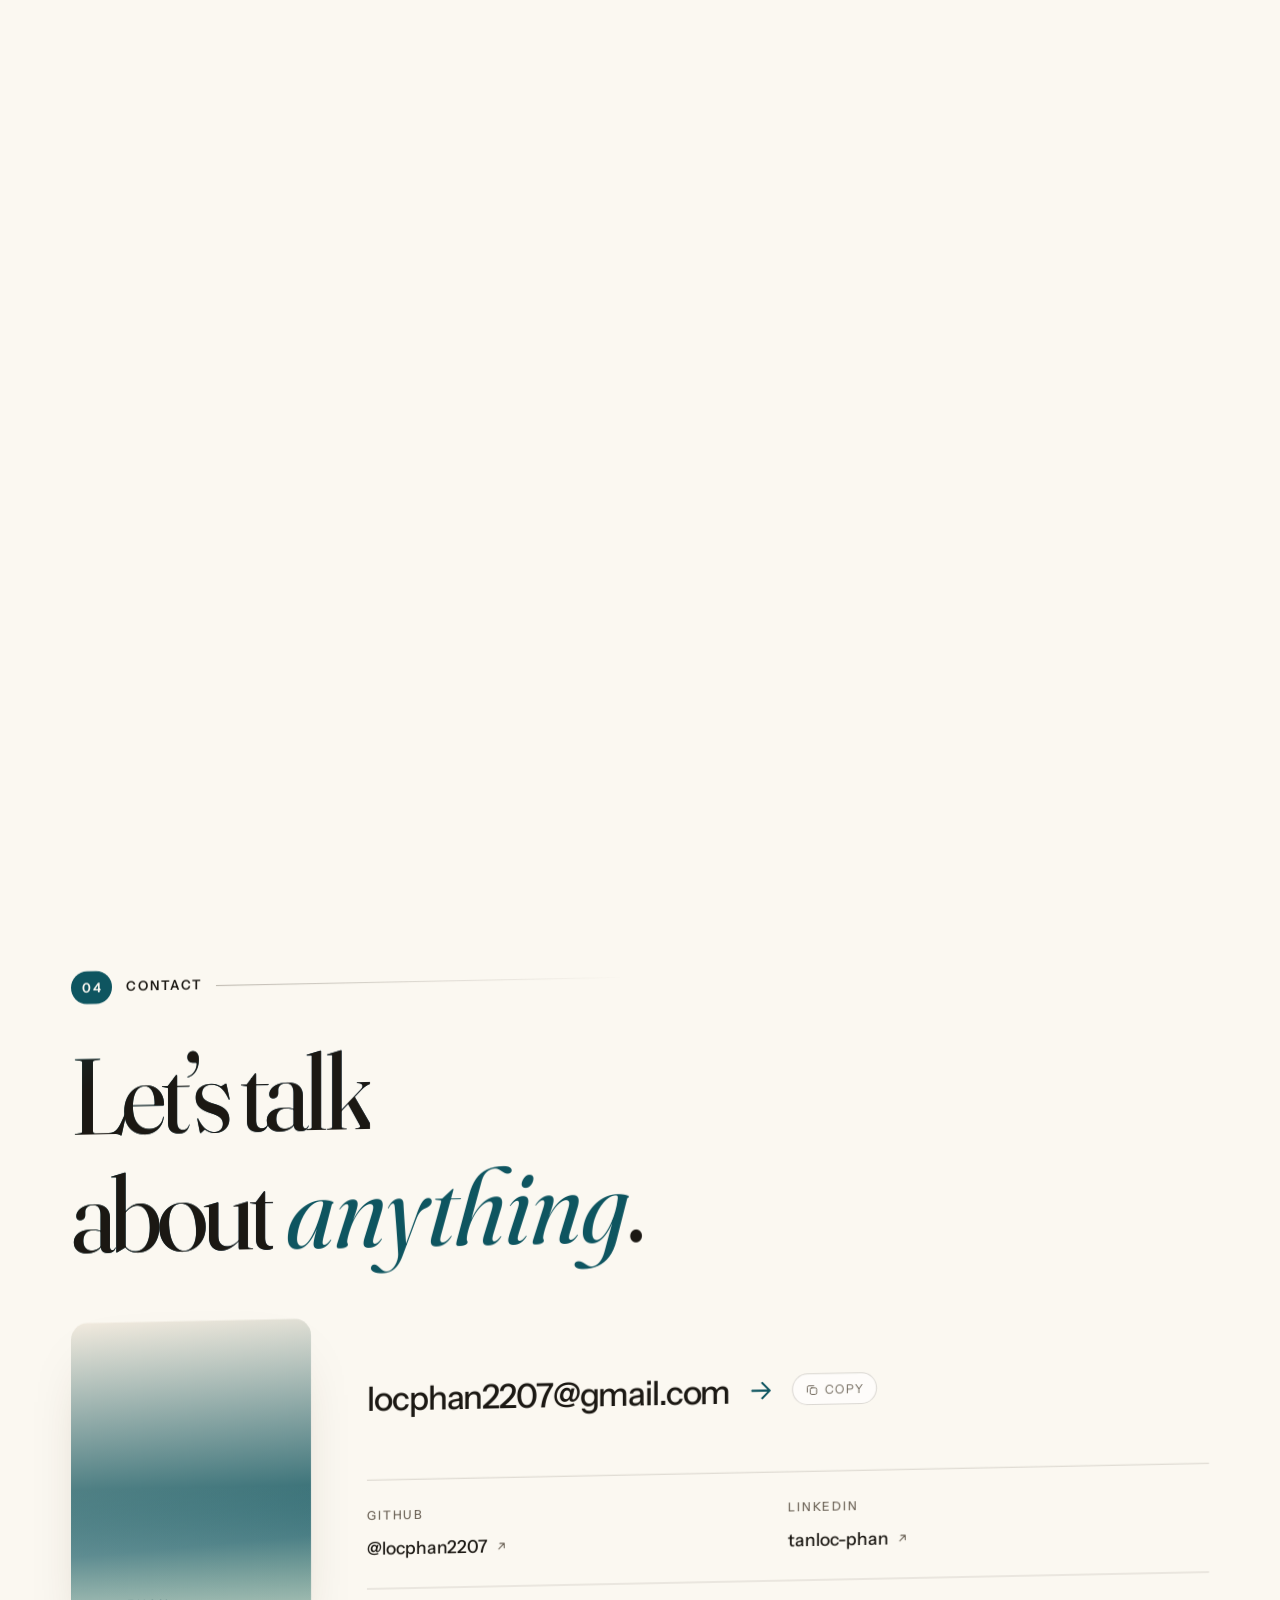
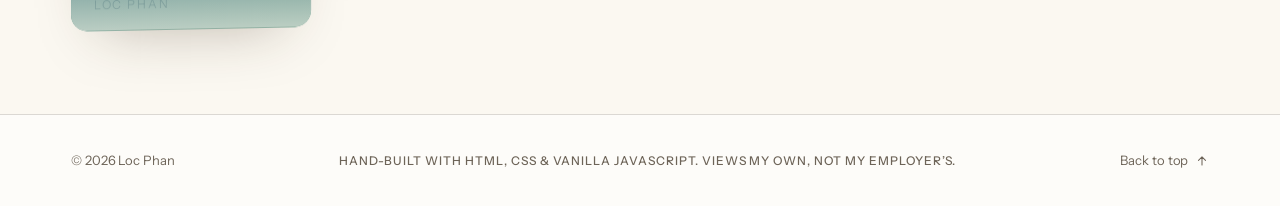
==== commit 17acc7e9: "Describe Meridian from its repo" ====
--- a/index.html
+++ b/index.html
@@ -585,8 +585,8 @@
               <div class="card__body">
                 <span class="card__idx">01<i></i></span>
                 <h3 class="card__title">Meridian</h3>
-                <p class="card__desc">A stock tracker for keeping an eye on the market without living in it &mdash; follow a watchlist, read the charts, and see how the day moved at a glance.</p>
-                <ul class="tags"><li>Web app</li><li>Markets</li><li>Charts</li></ul>
+                <p class="card__desc">An equities terminal that states an opinion &mdash; eleven checks per ticker become one plain-English read. Every figure comes from free public sources, and every chart is hand-drawn SVG.</p>
+                <ul class="tags"><li>SvelteKit</li><li>TypeScript</li><li>Node.js</li><li>SVG</li></ul>
                 <span class="card__cta">Try it
                   <svg viewBox="0 0 24 24" aria-hidden="true"><path d="M7 17 17 7M9 7h8v8"/></svg>
                 </span>
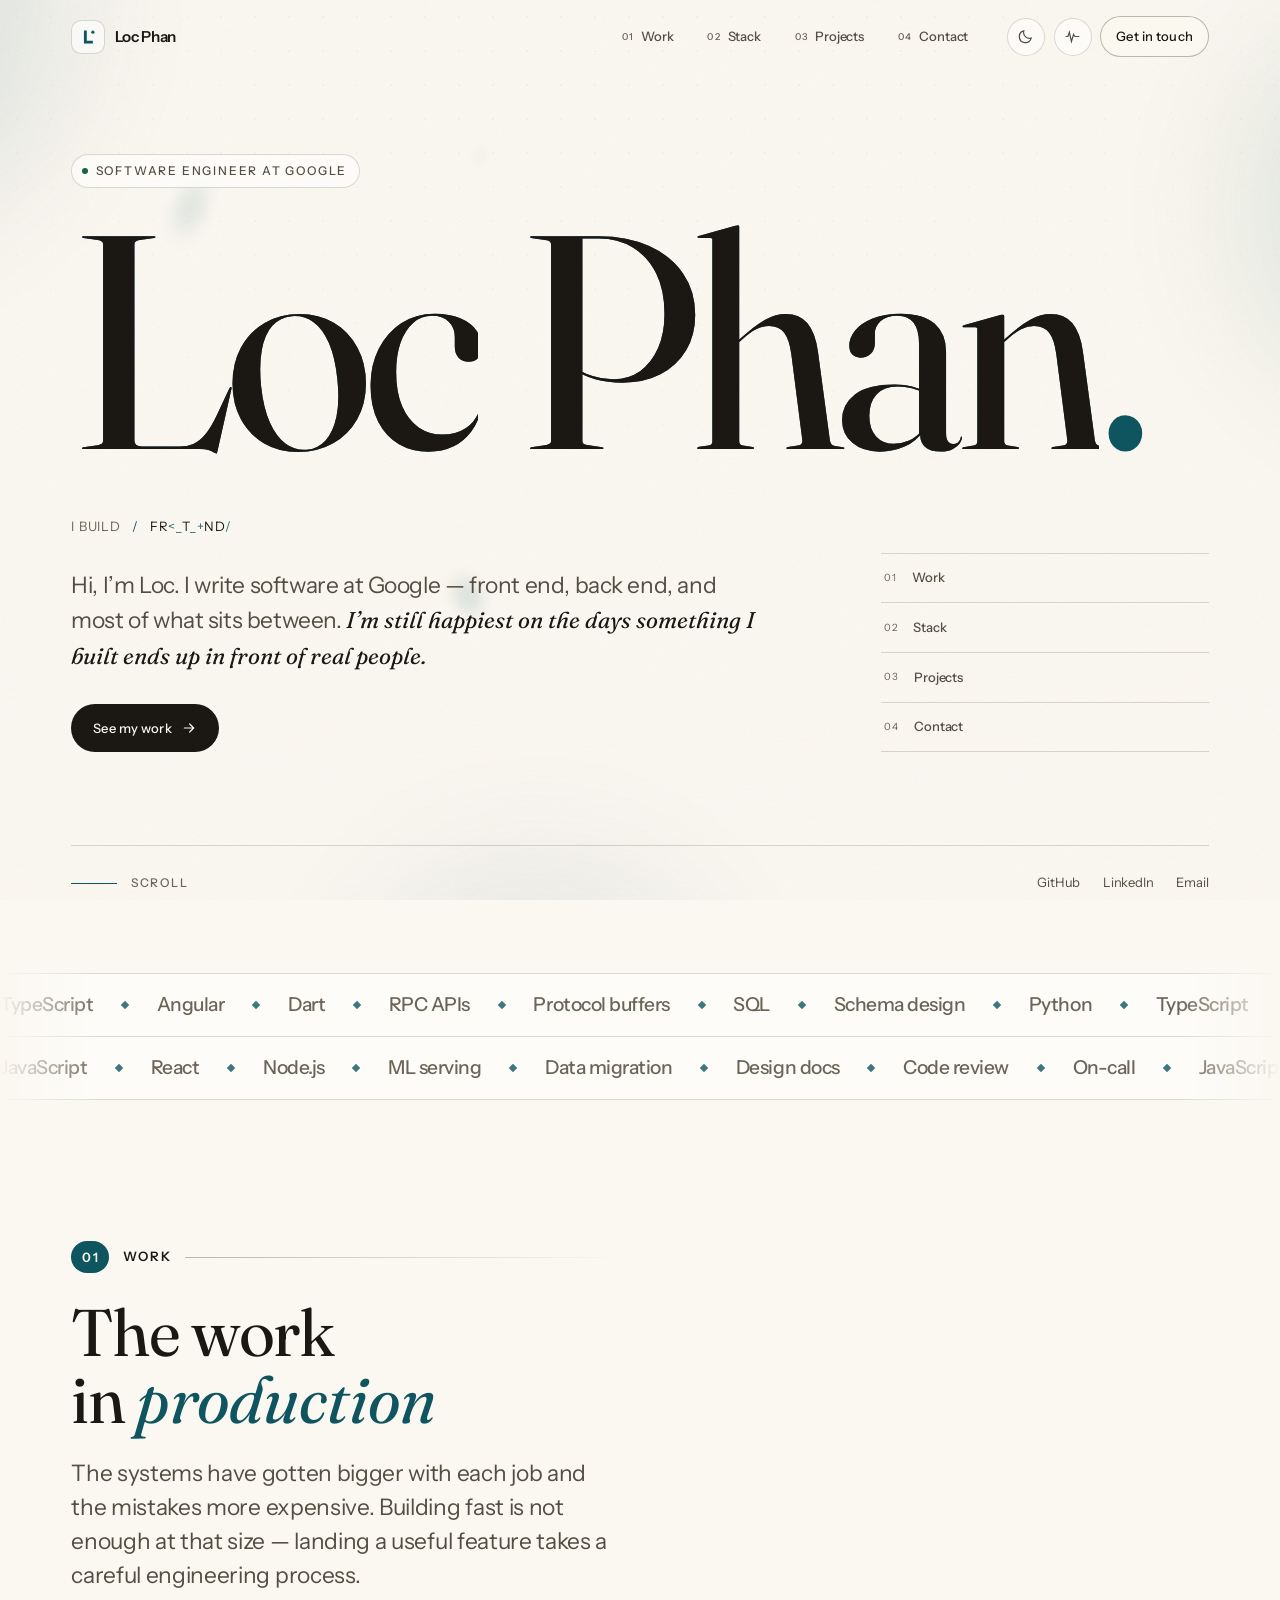
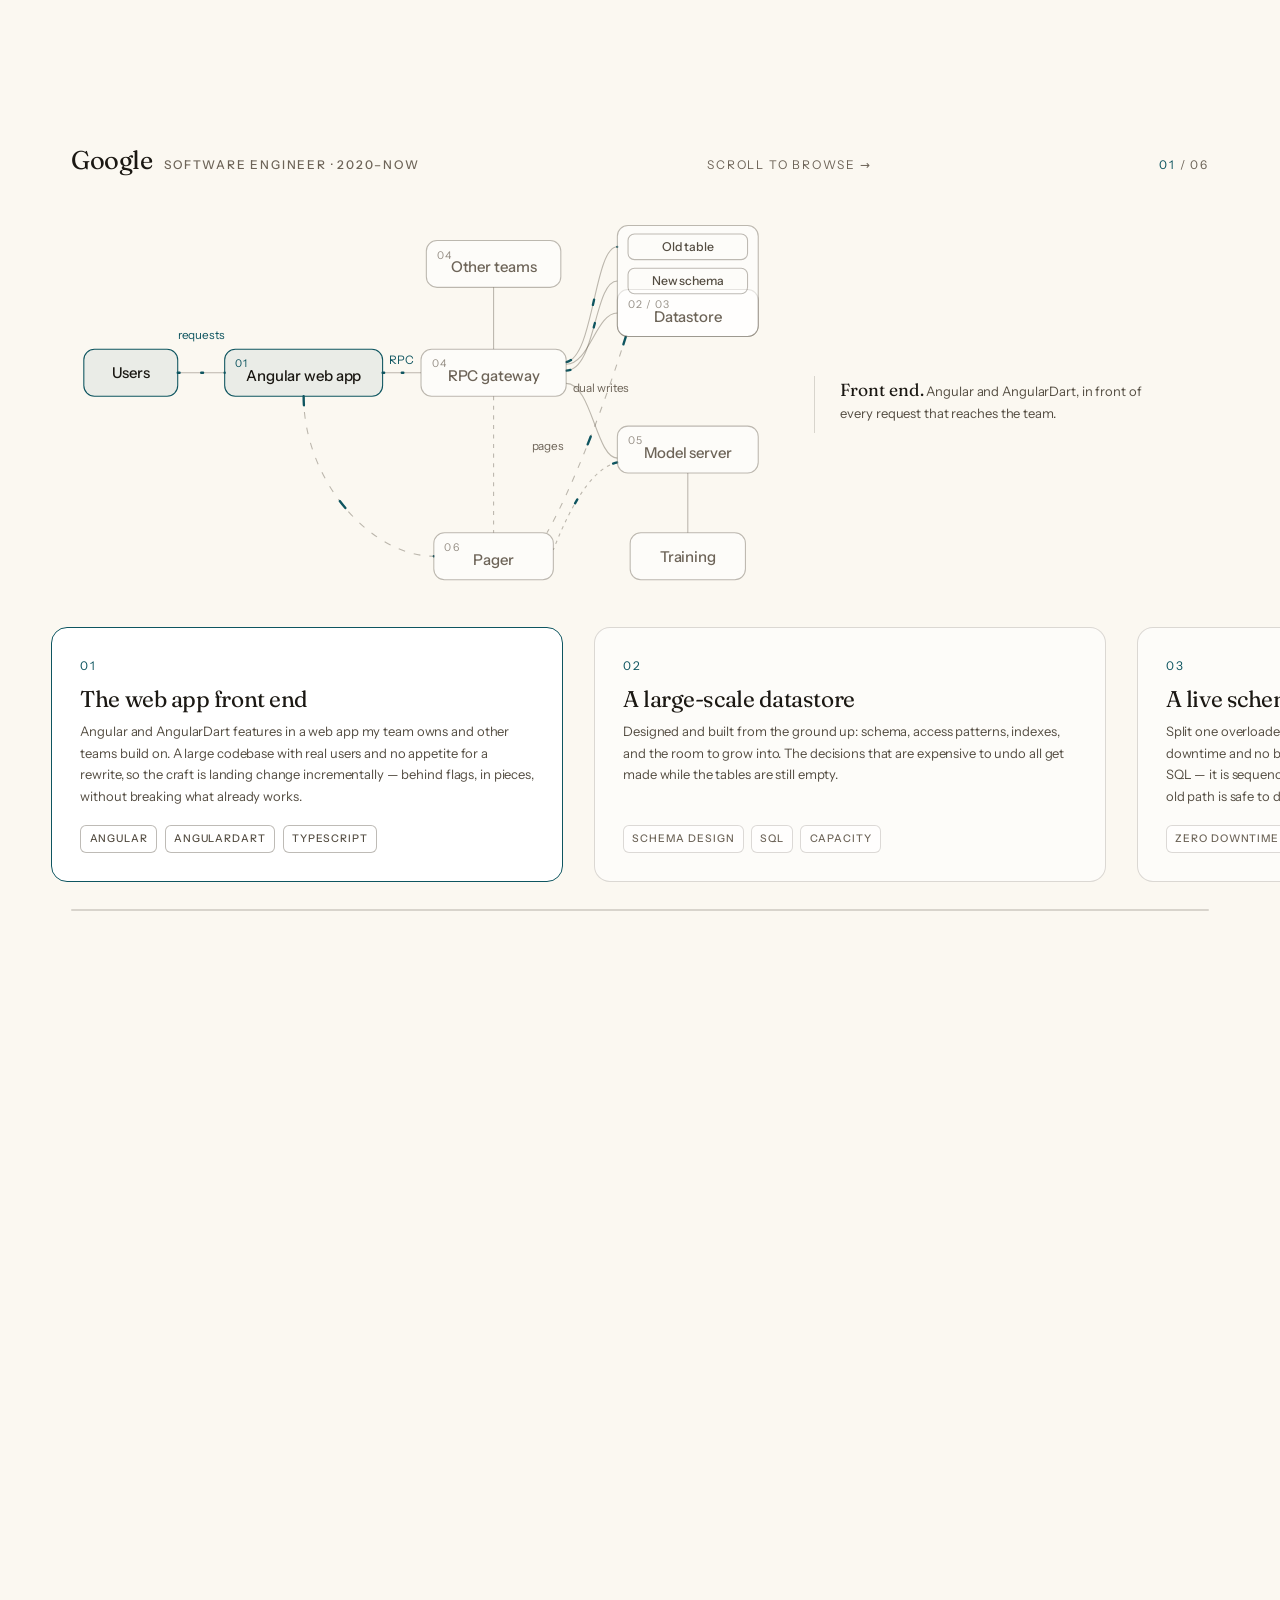
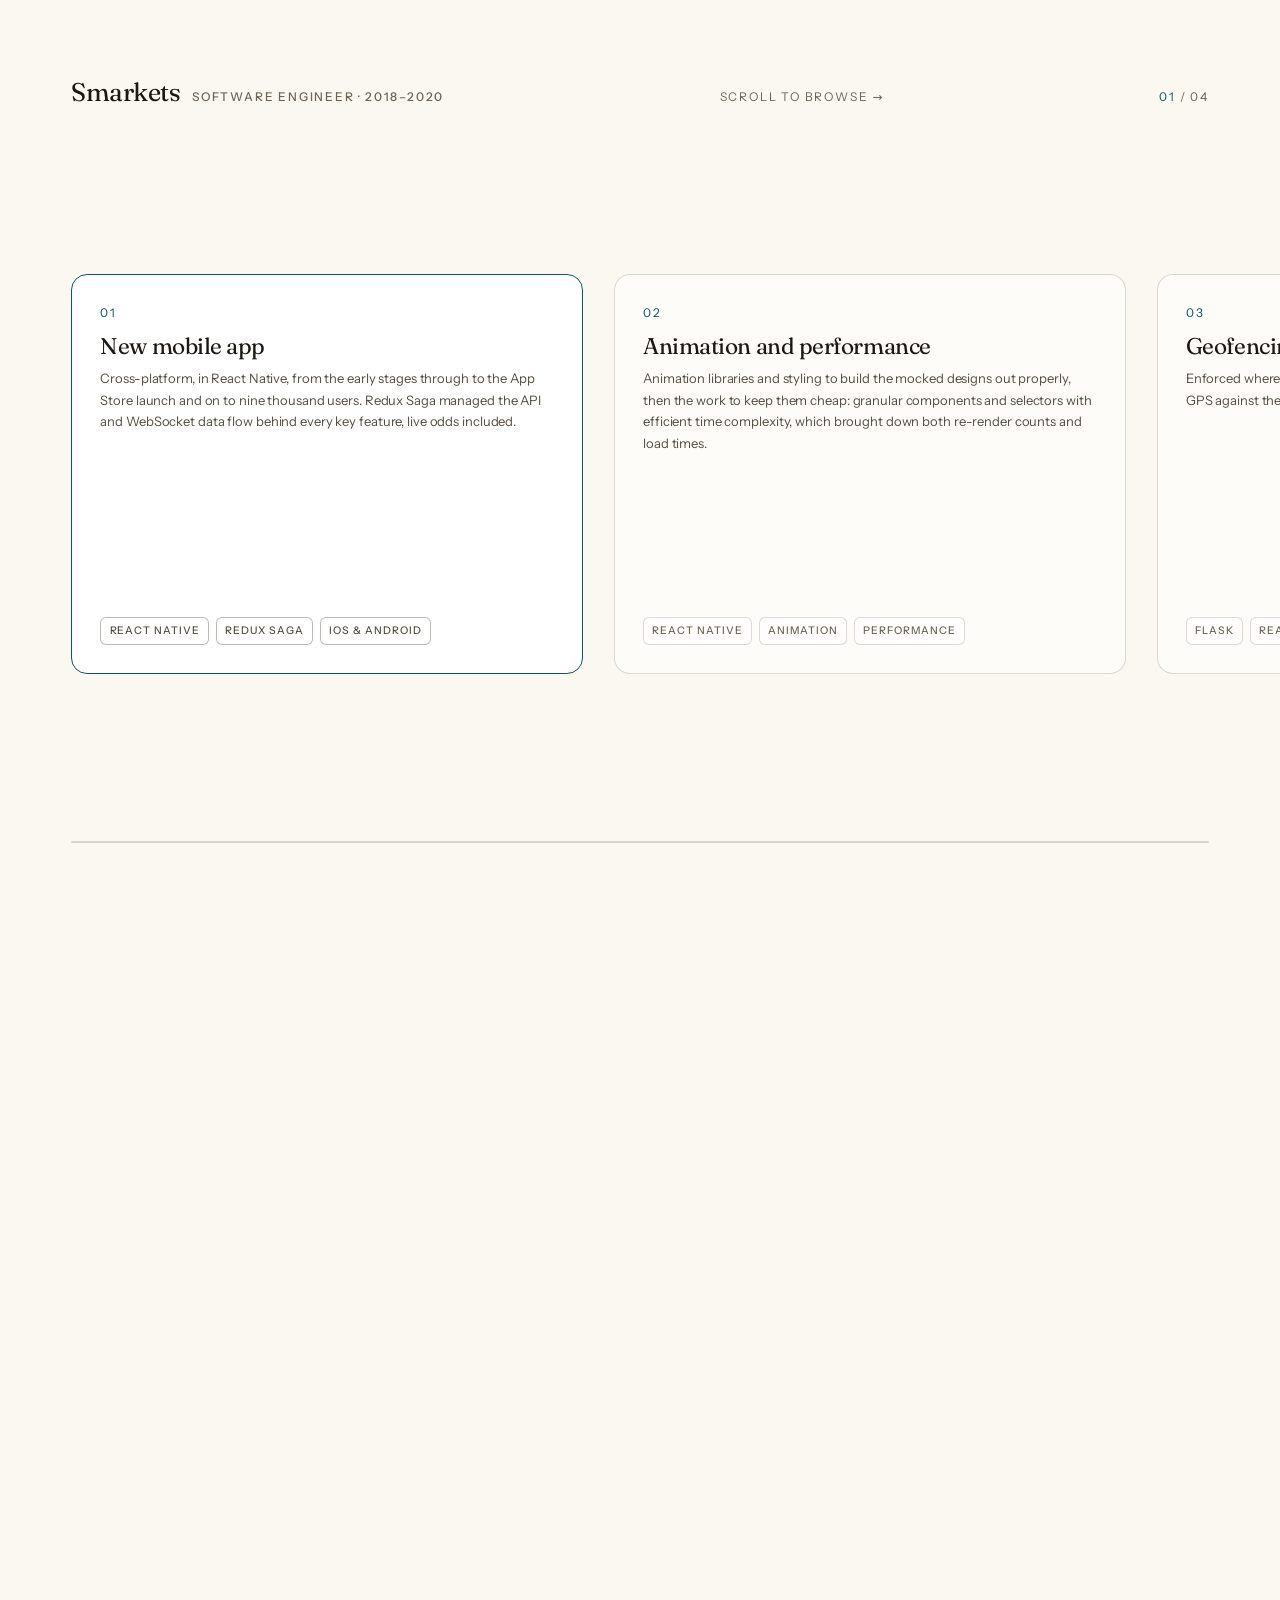
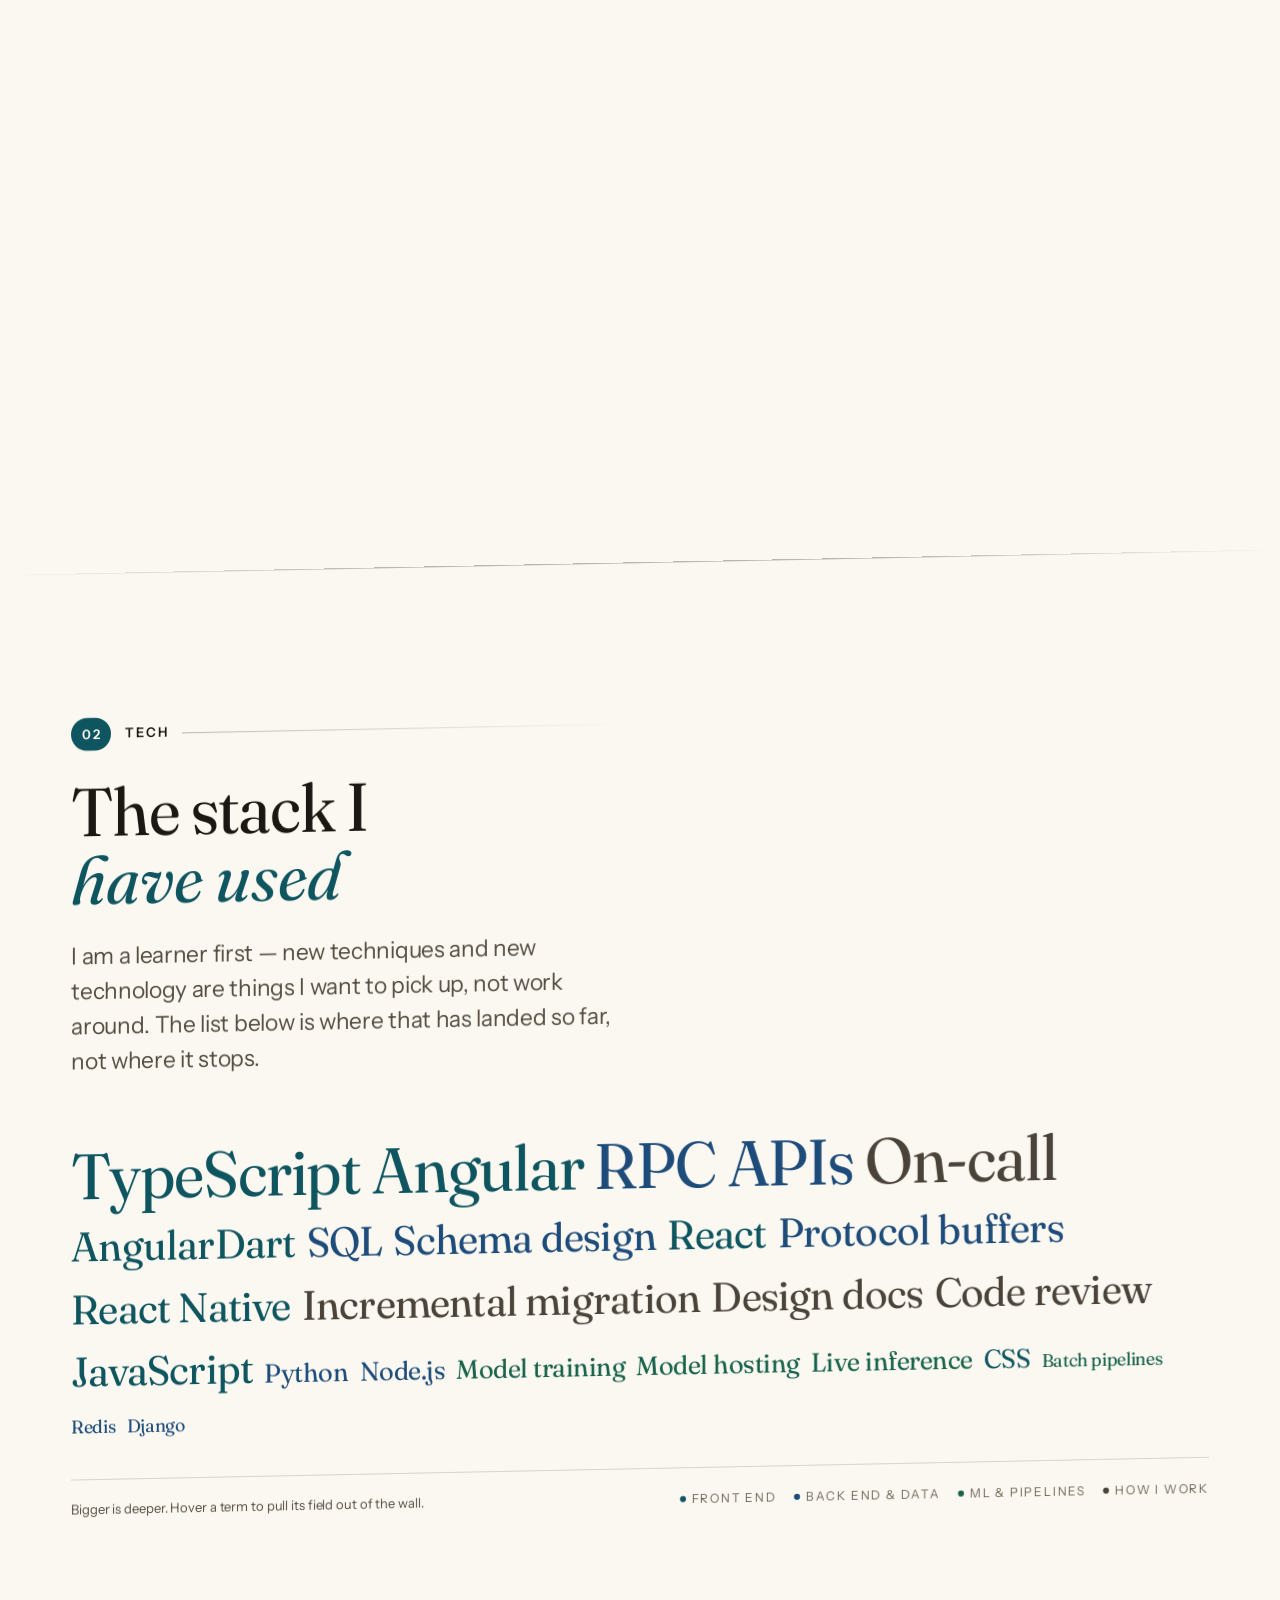
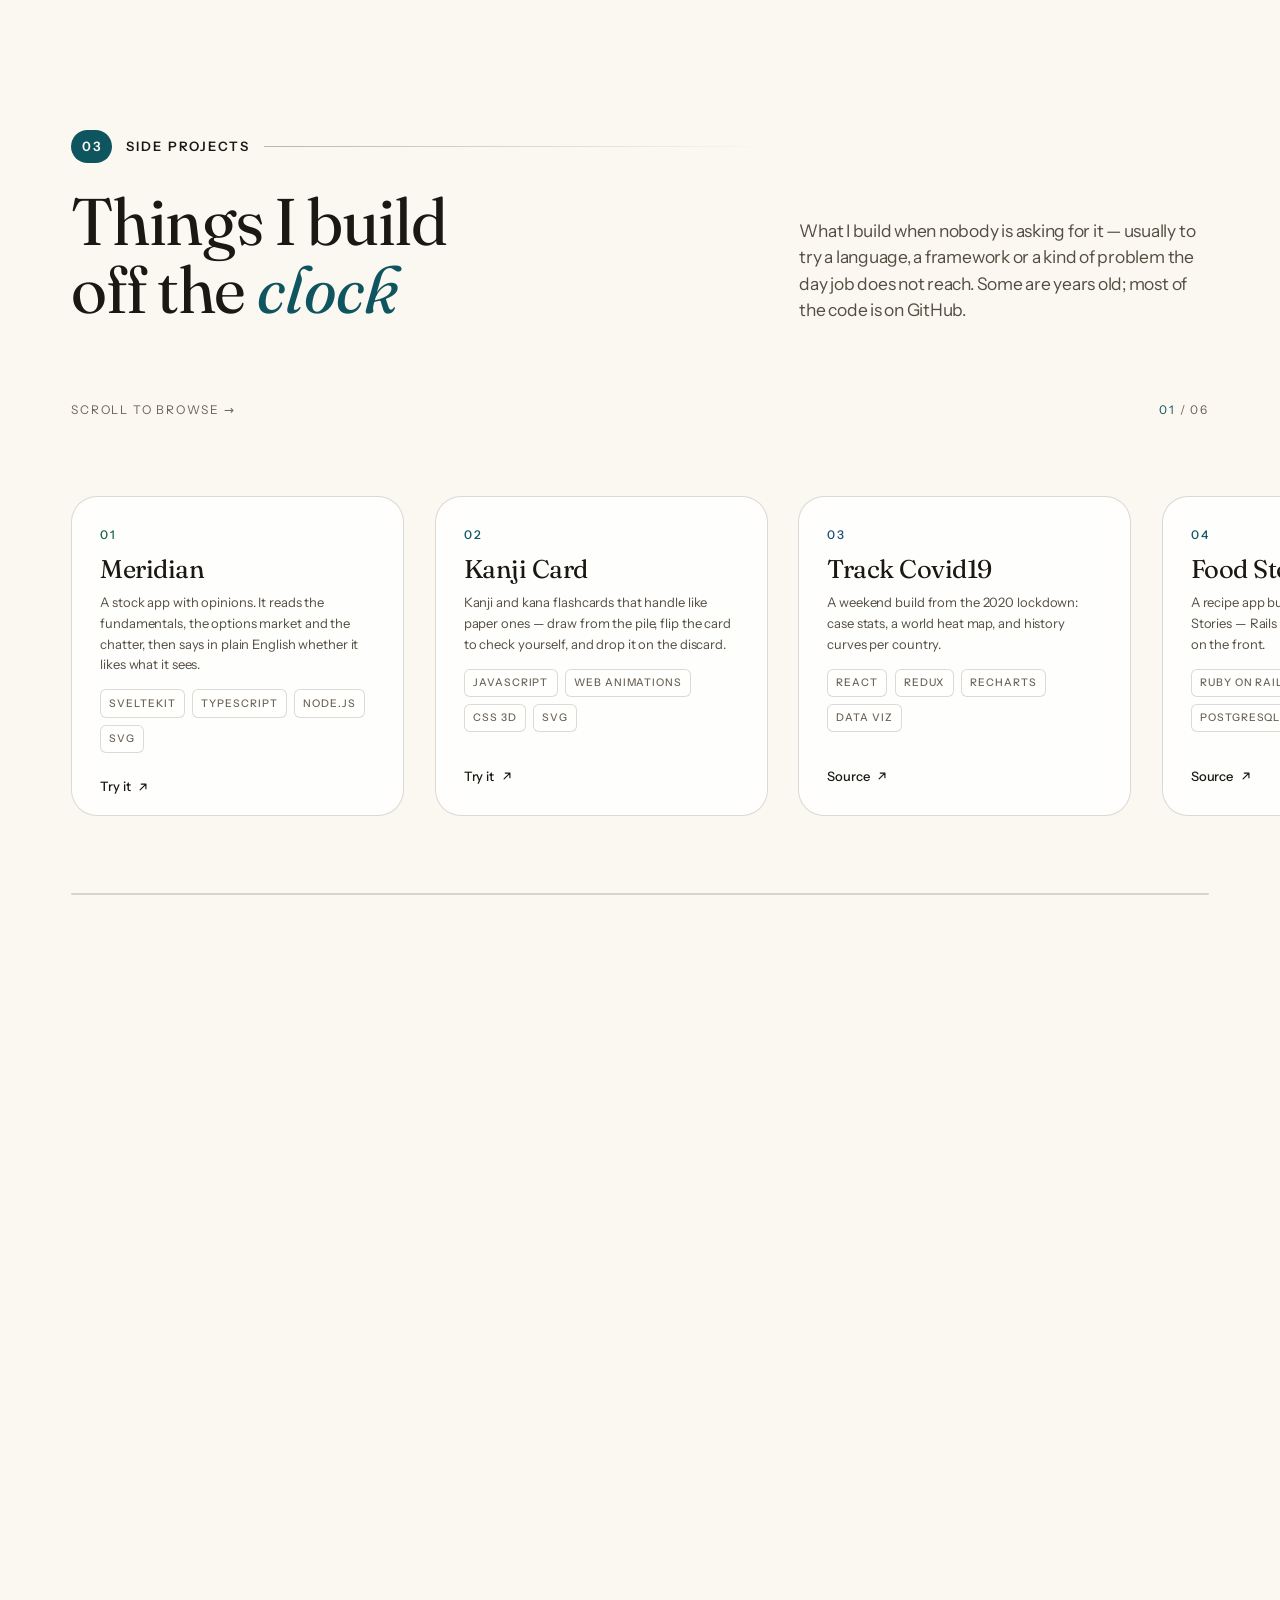
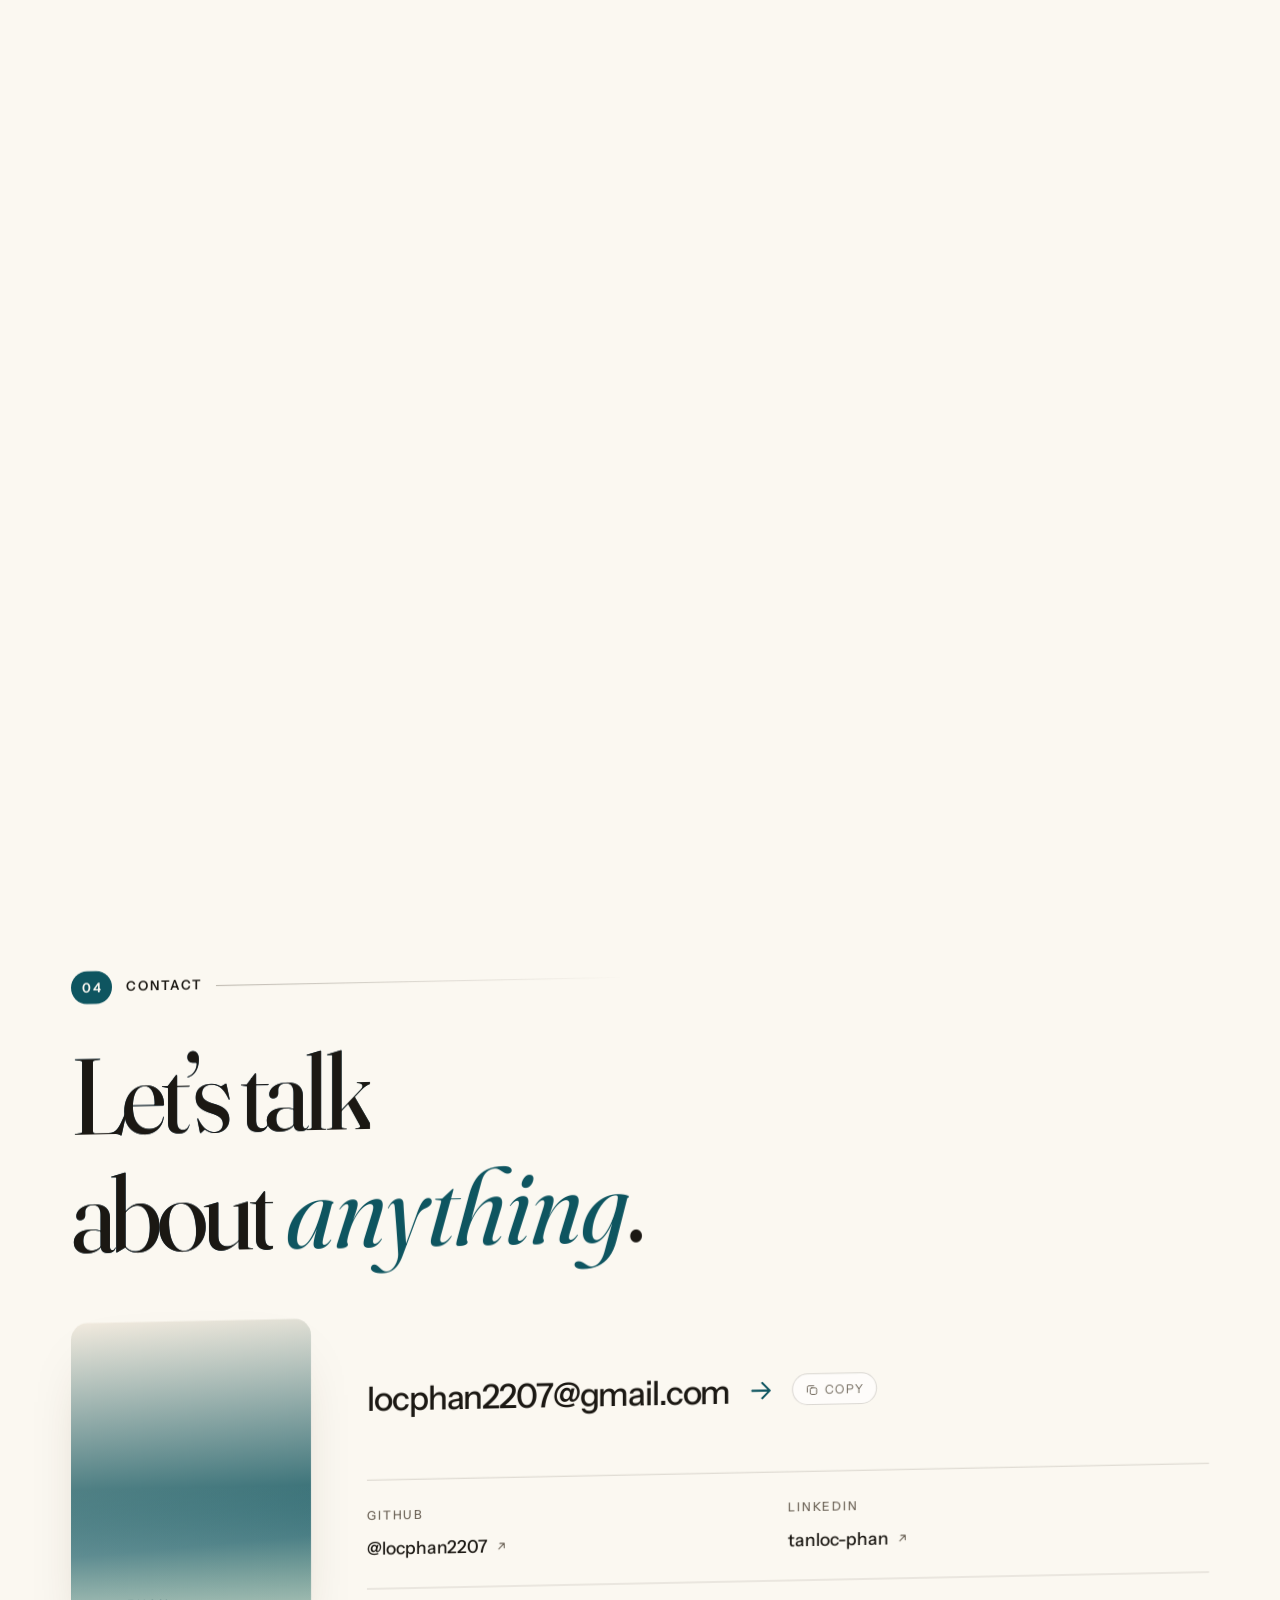
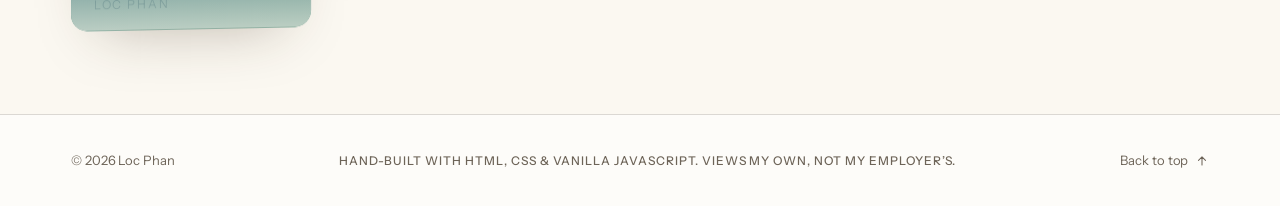
==== commit 64ab8351: "Use a more casual description for Meridian" ====
--- a/index.html
+++ b/index.html
@@ -585,7 +585,7 @@
               <div class="card__body">
                 <span class="card__idx">01<i></i></span>
                 <h3 class="card__title">Meridian</h3>
-                <p class="card__desc">An equities terminal that states an opinion &mdash; eleven checks per ticker become one plain-English read. Every figure comes from free public sources, and every chart is hand-drawn SVG.</p>
+                <p class="card__desc">A stock app with opinions. It reads the fundamentals, the options market and the chatter, then says in plain English whether it likes what it sees.</p>
                 <ul class="tags"><li>SvelteKit</li><li>TypeScript</li><li>Node.js</li><li>SVG</li></ul>
                 <span class="card__cta">Try it
                   <svg viewBox="0 0 24 24" aria-hidden="true"><path d="M7 17 17 7M9 7h8v8"/></svg>
